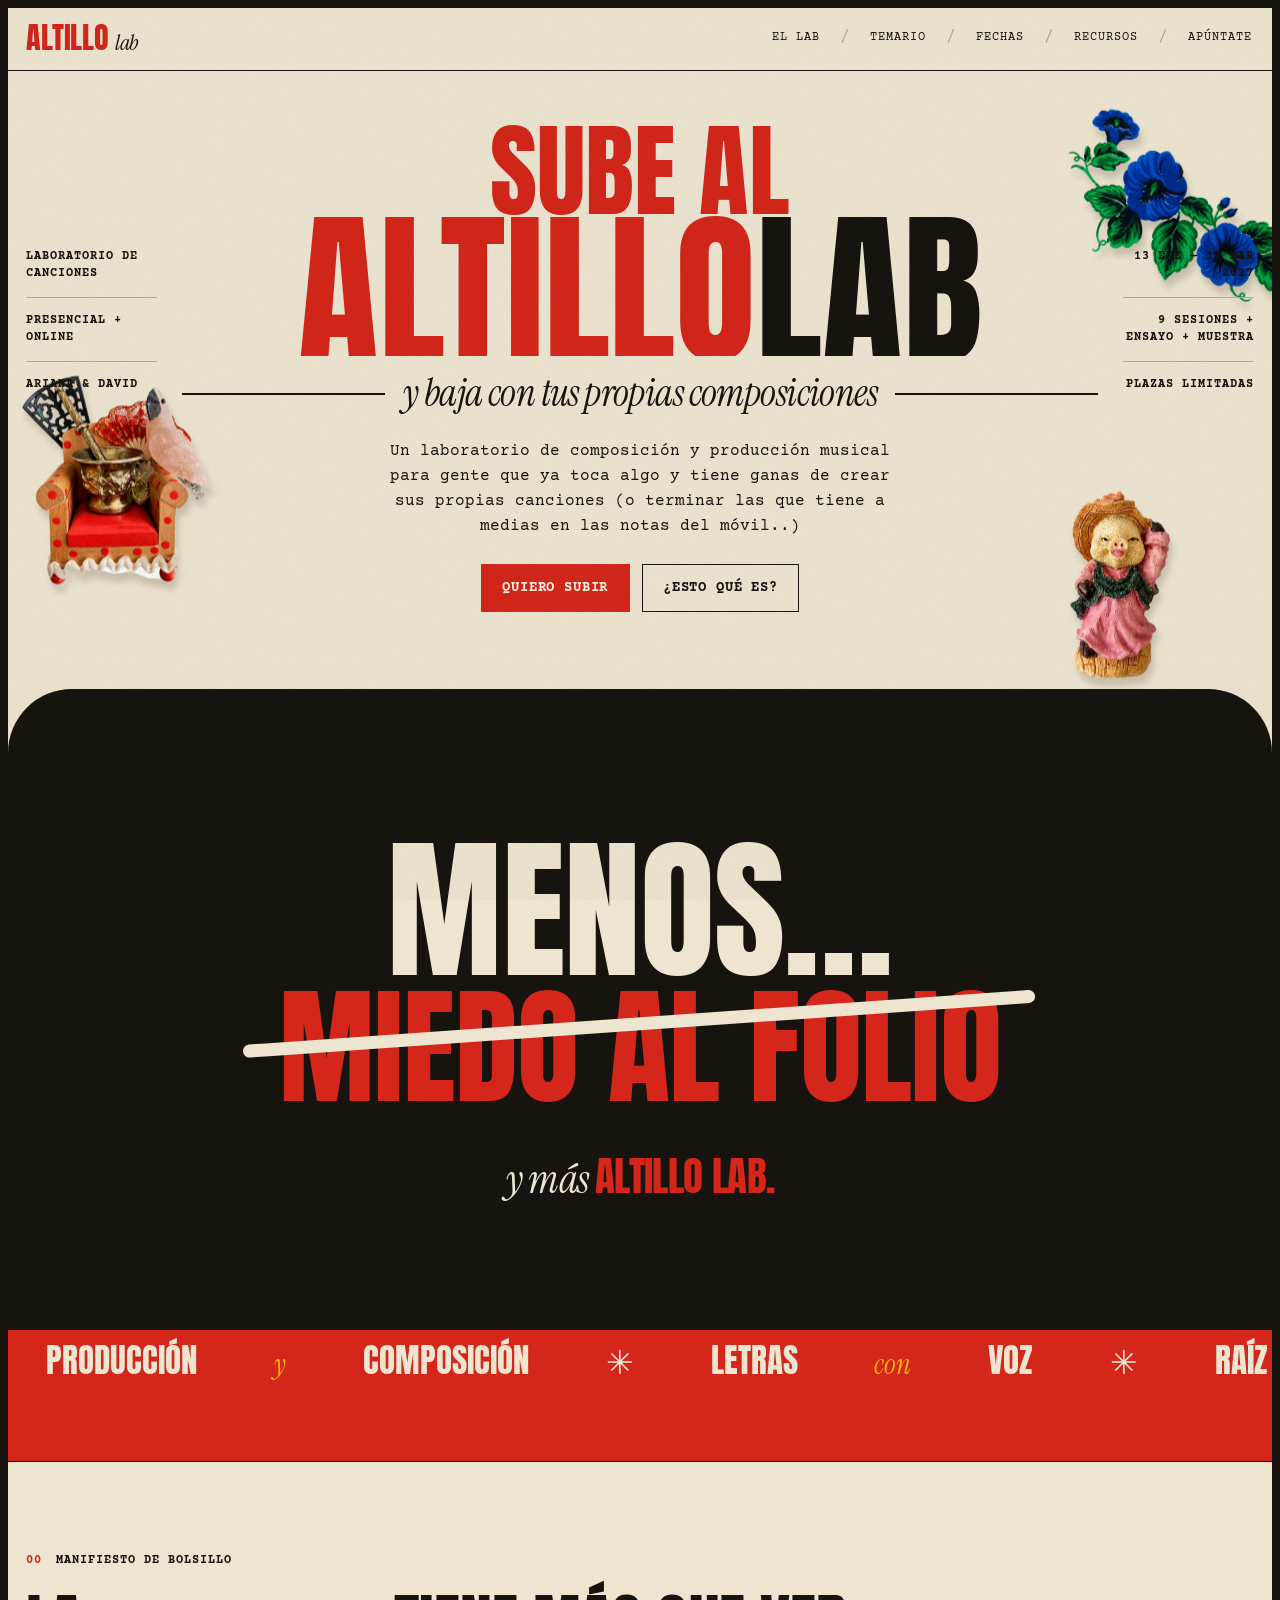
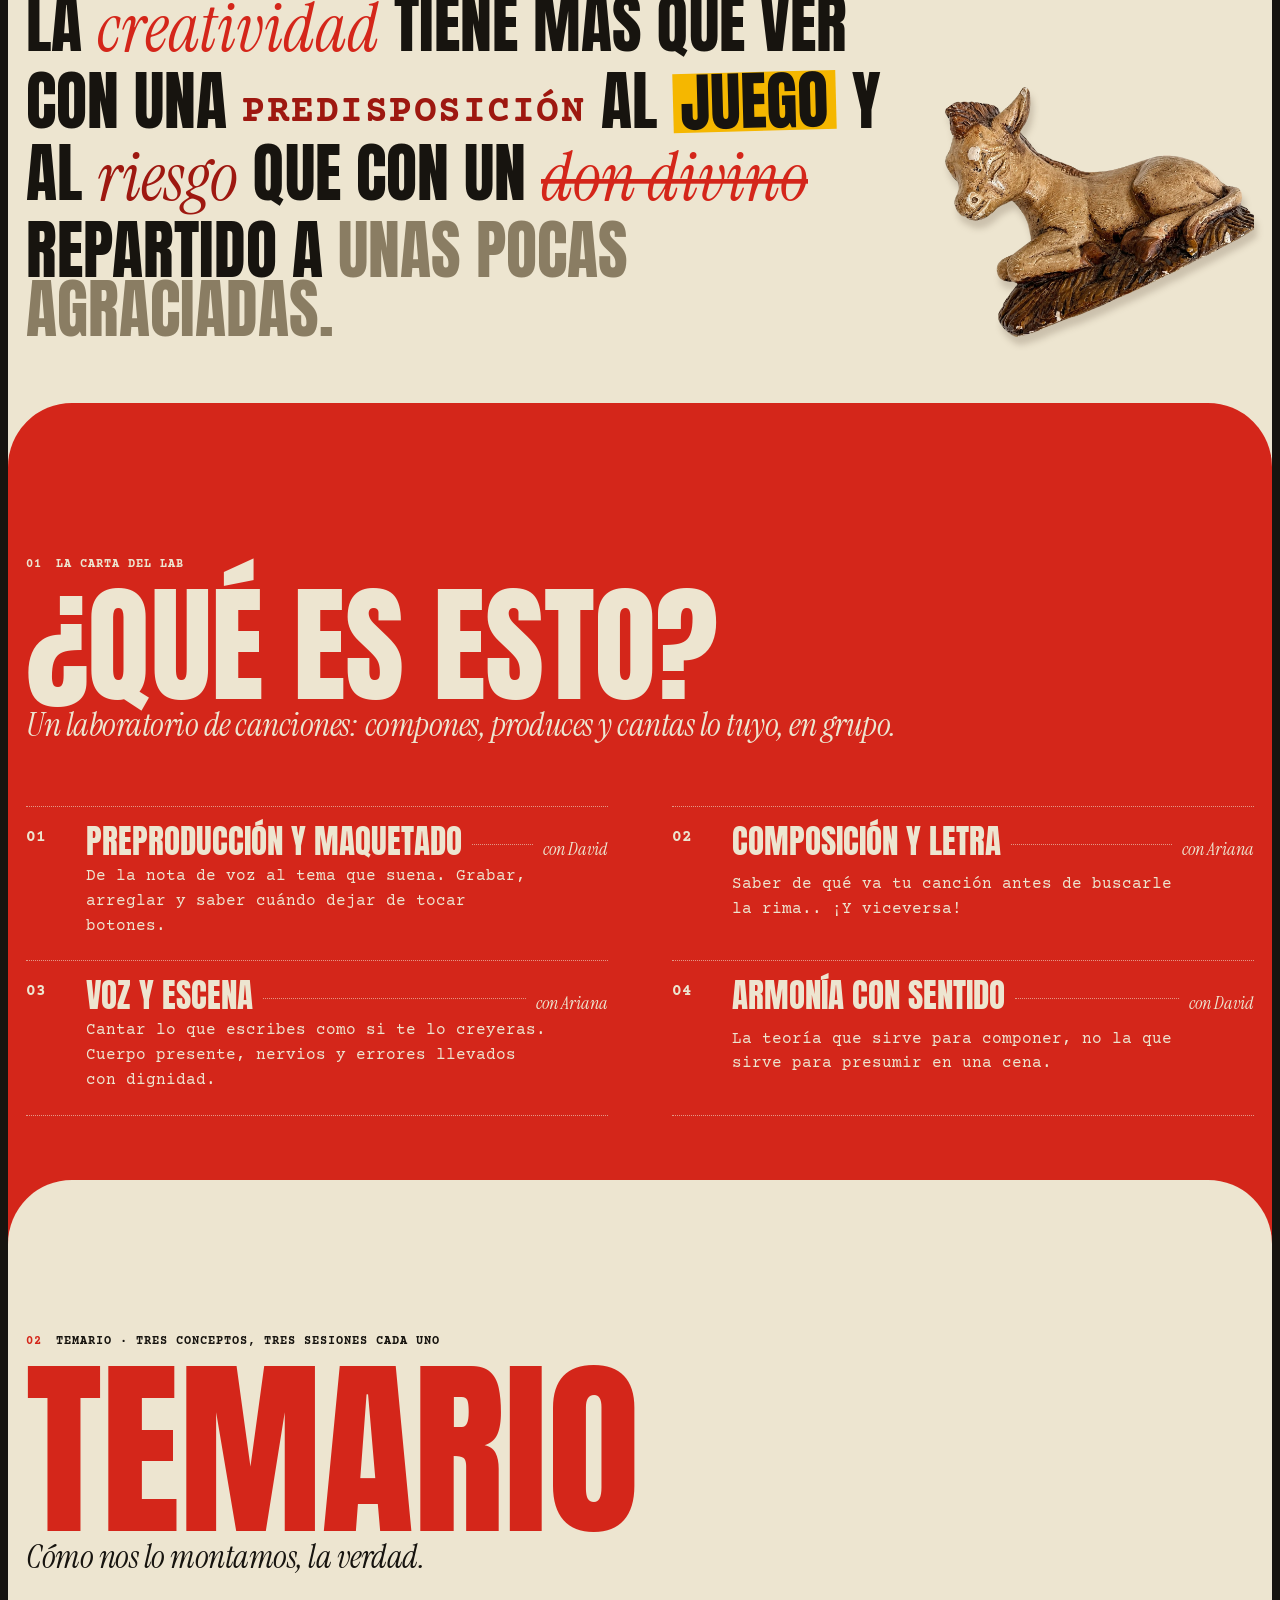
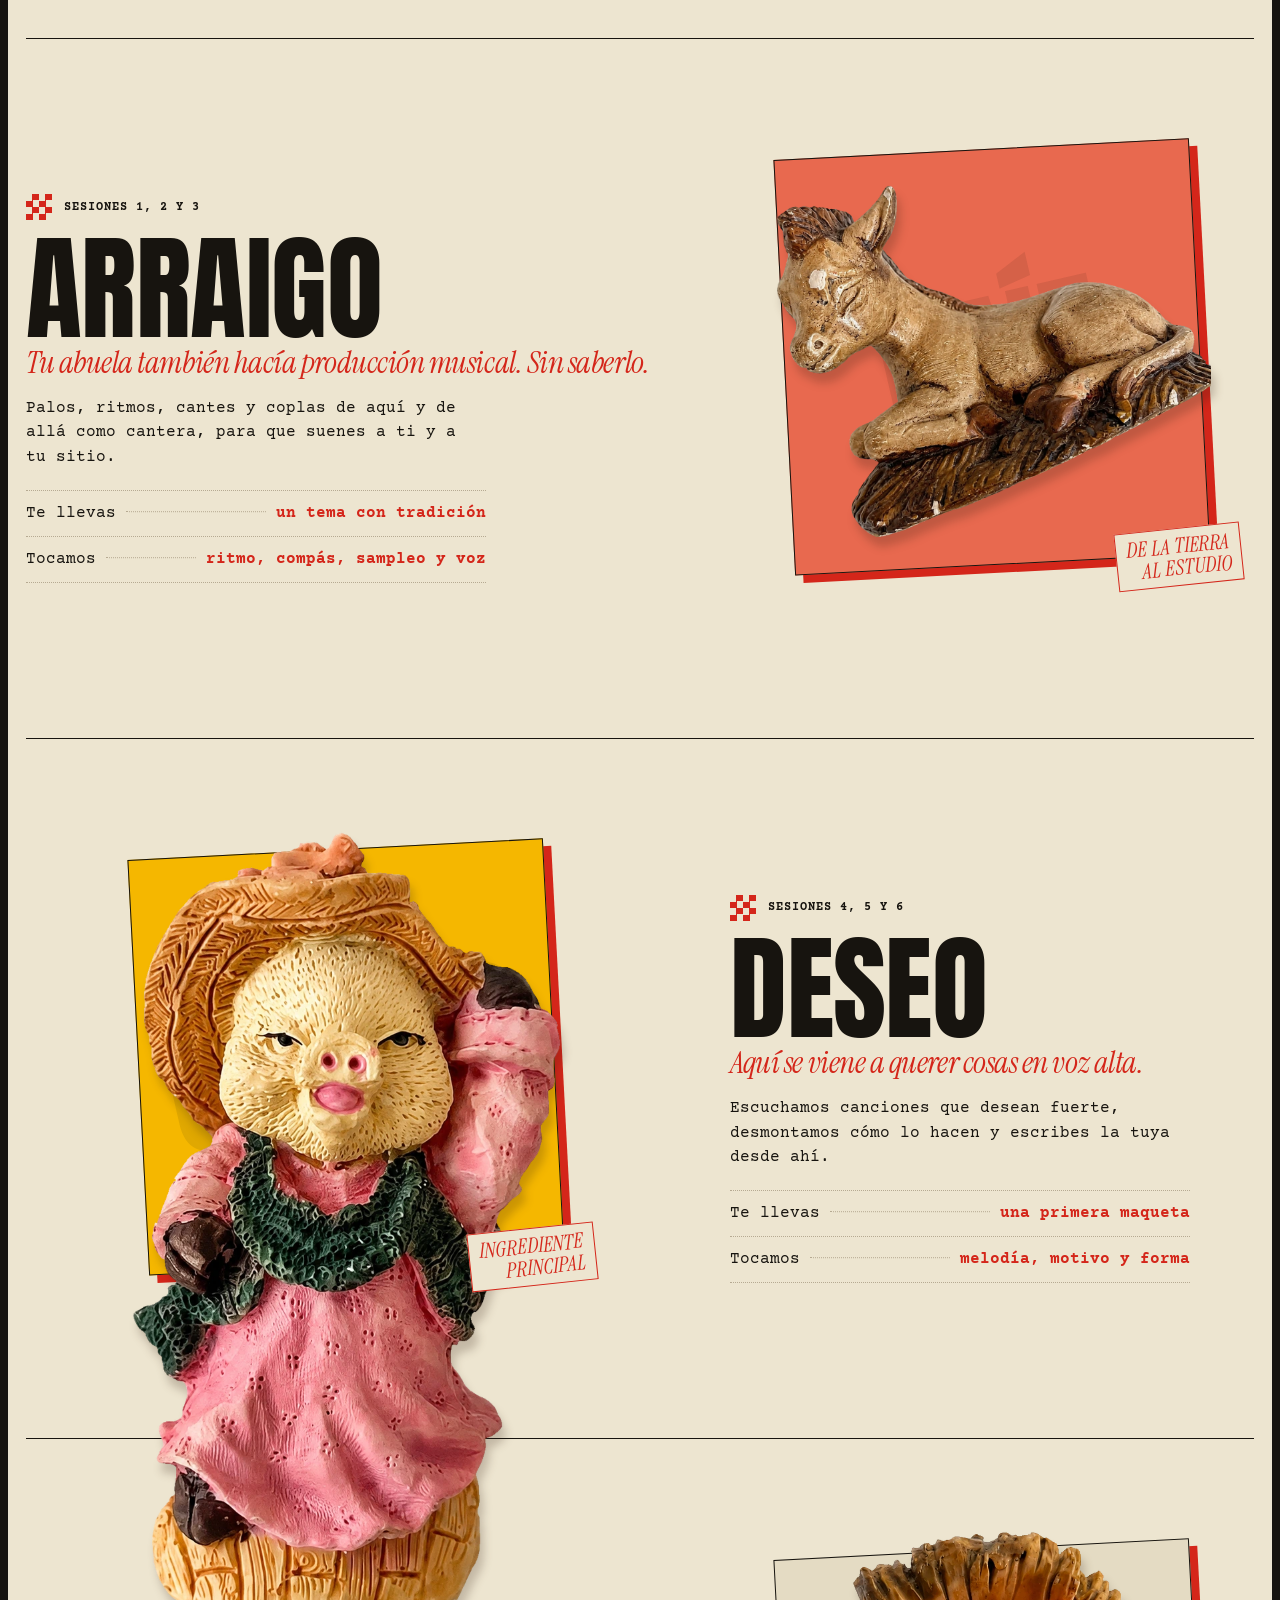
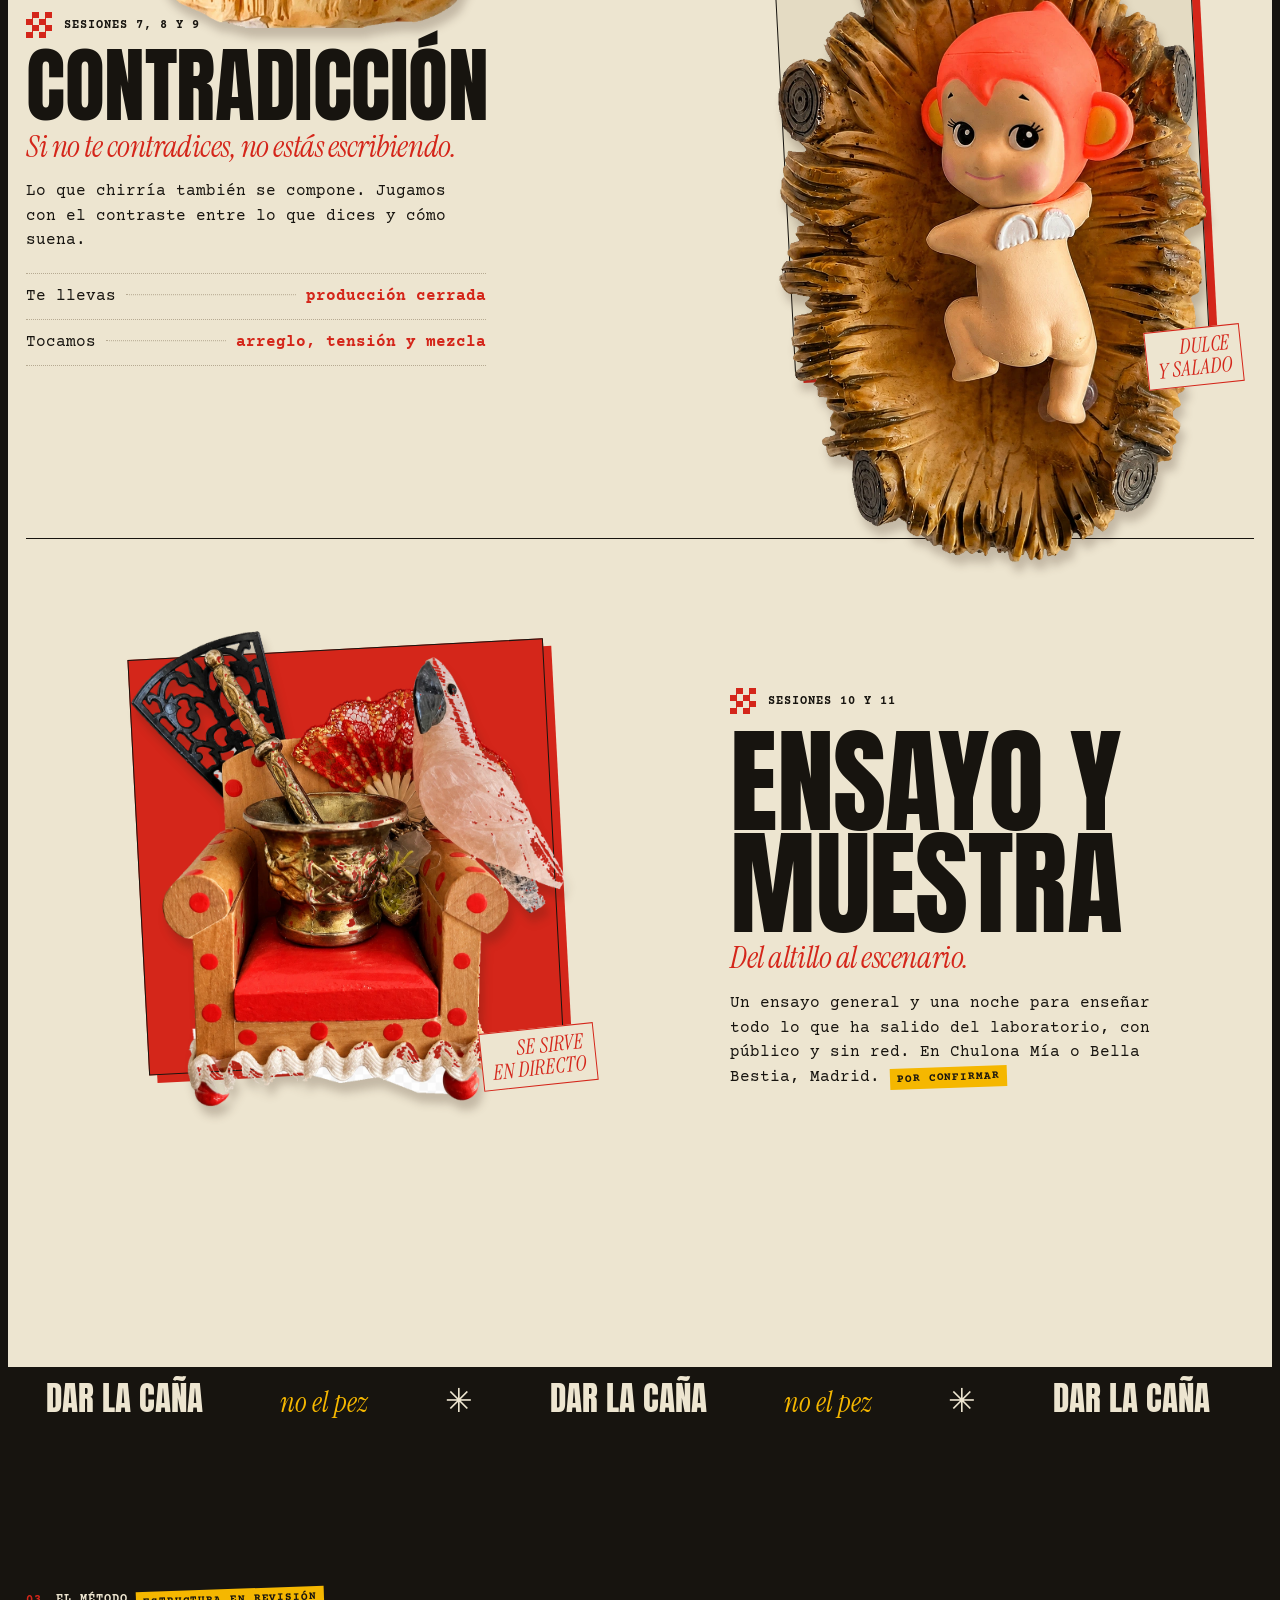
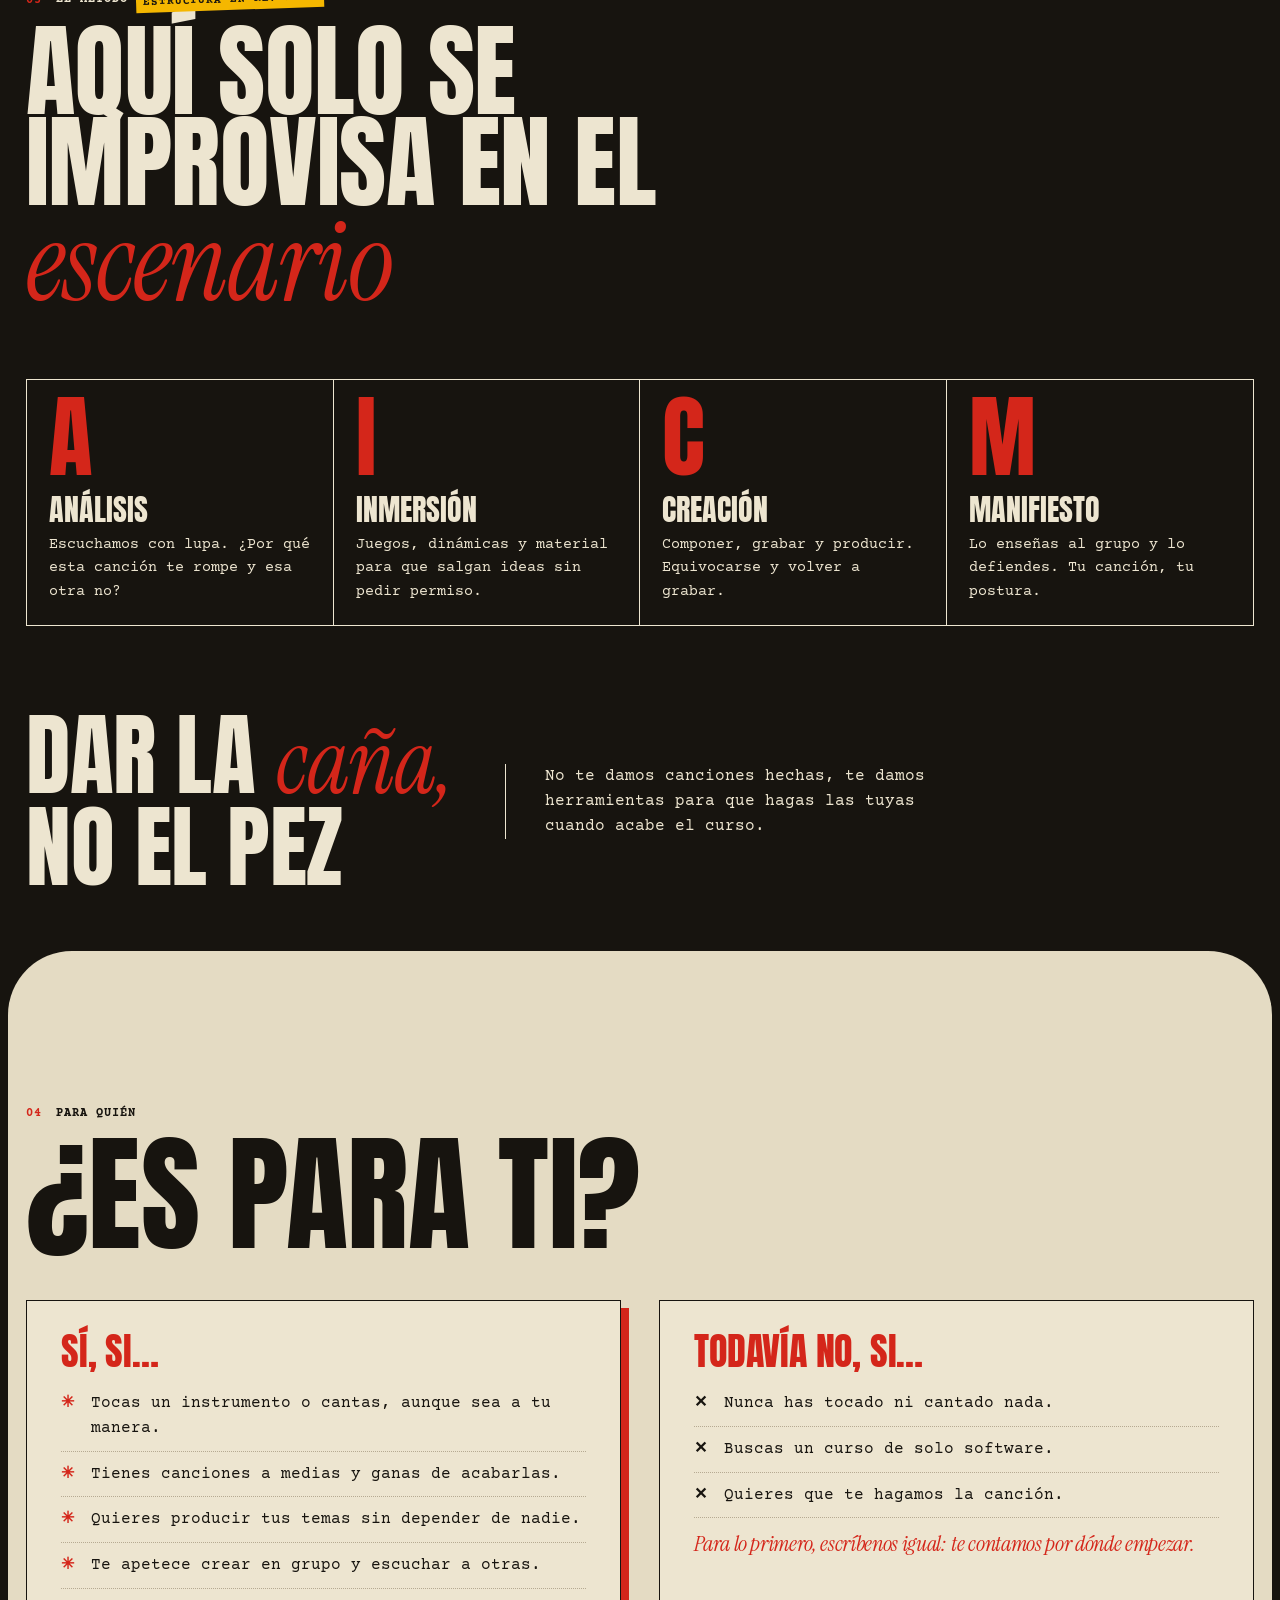
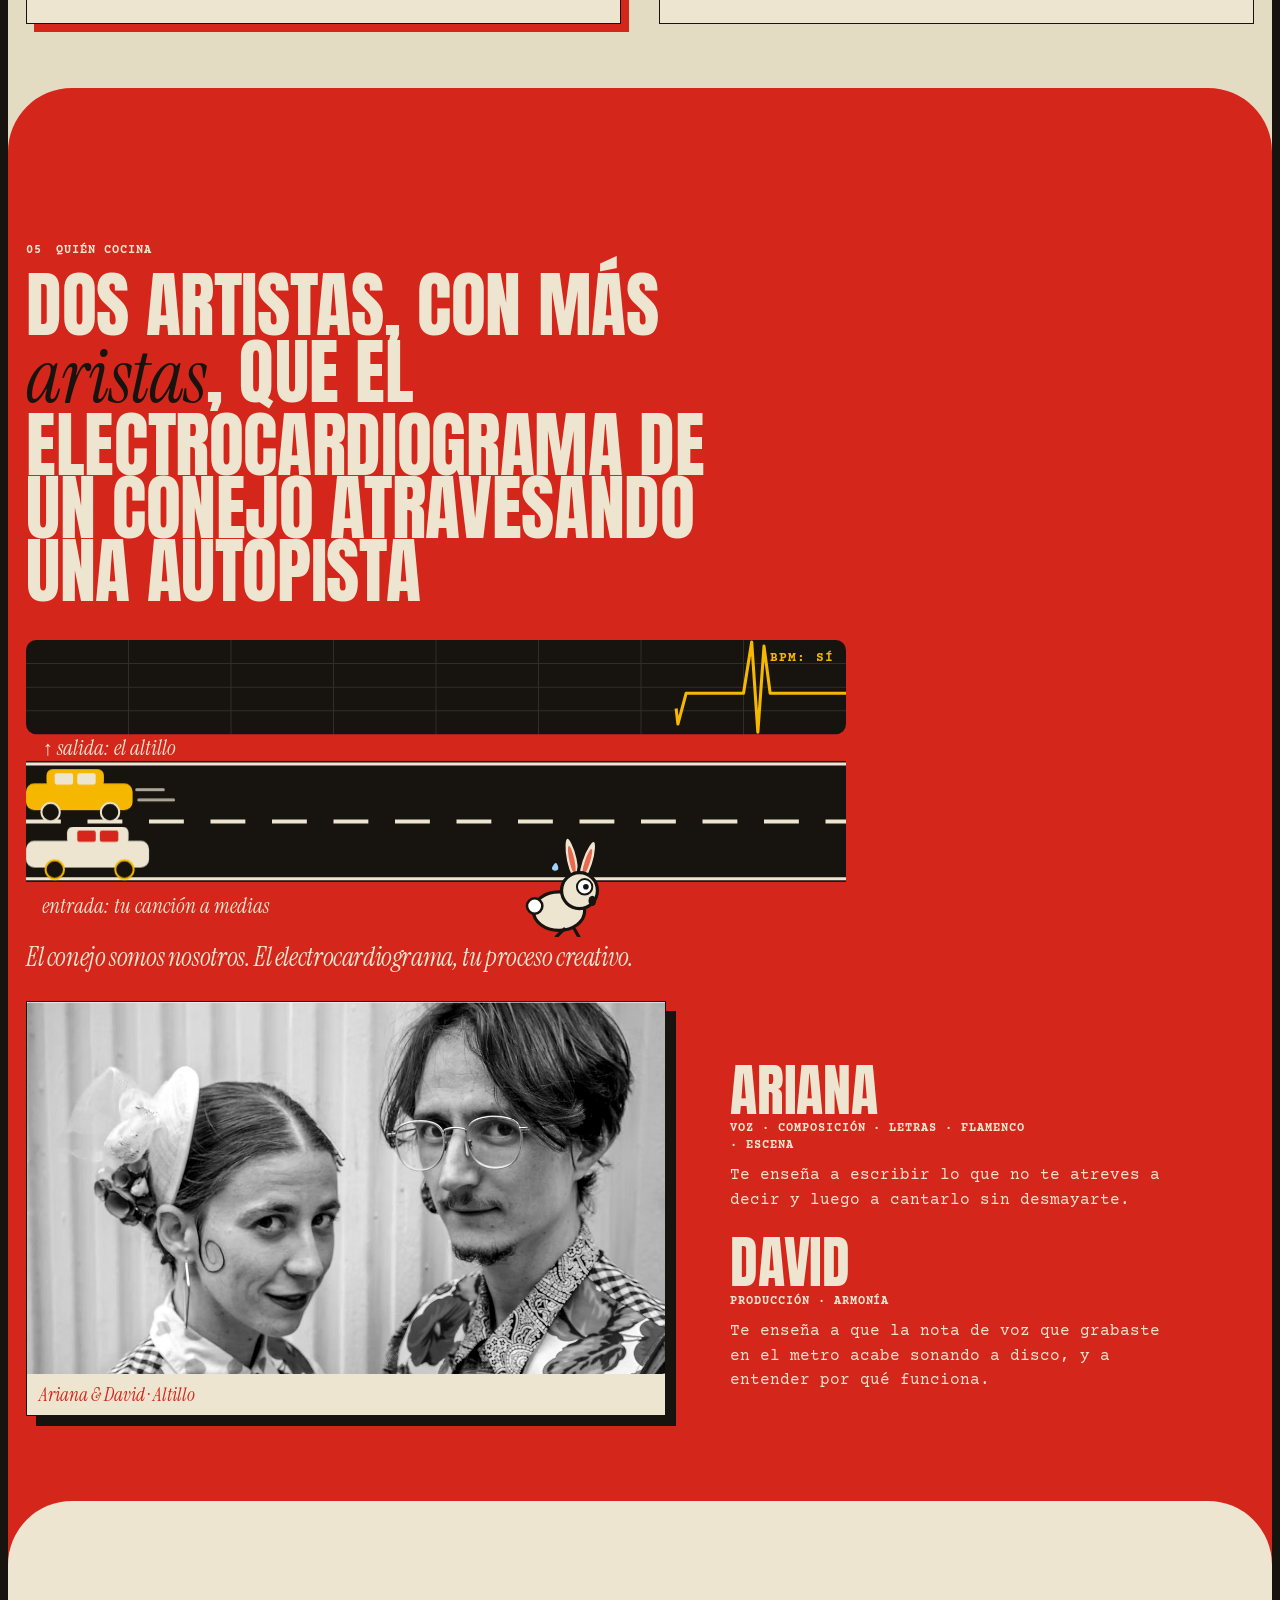
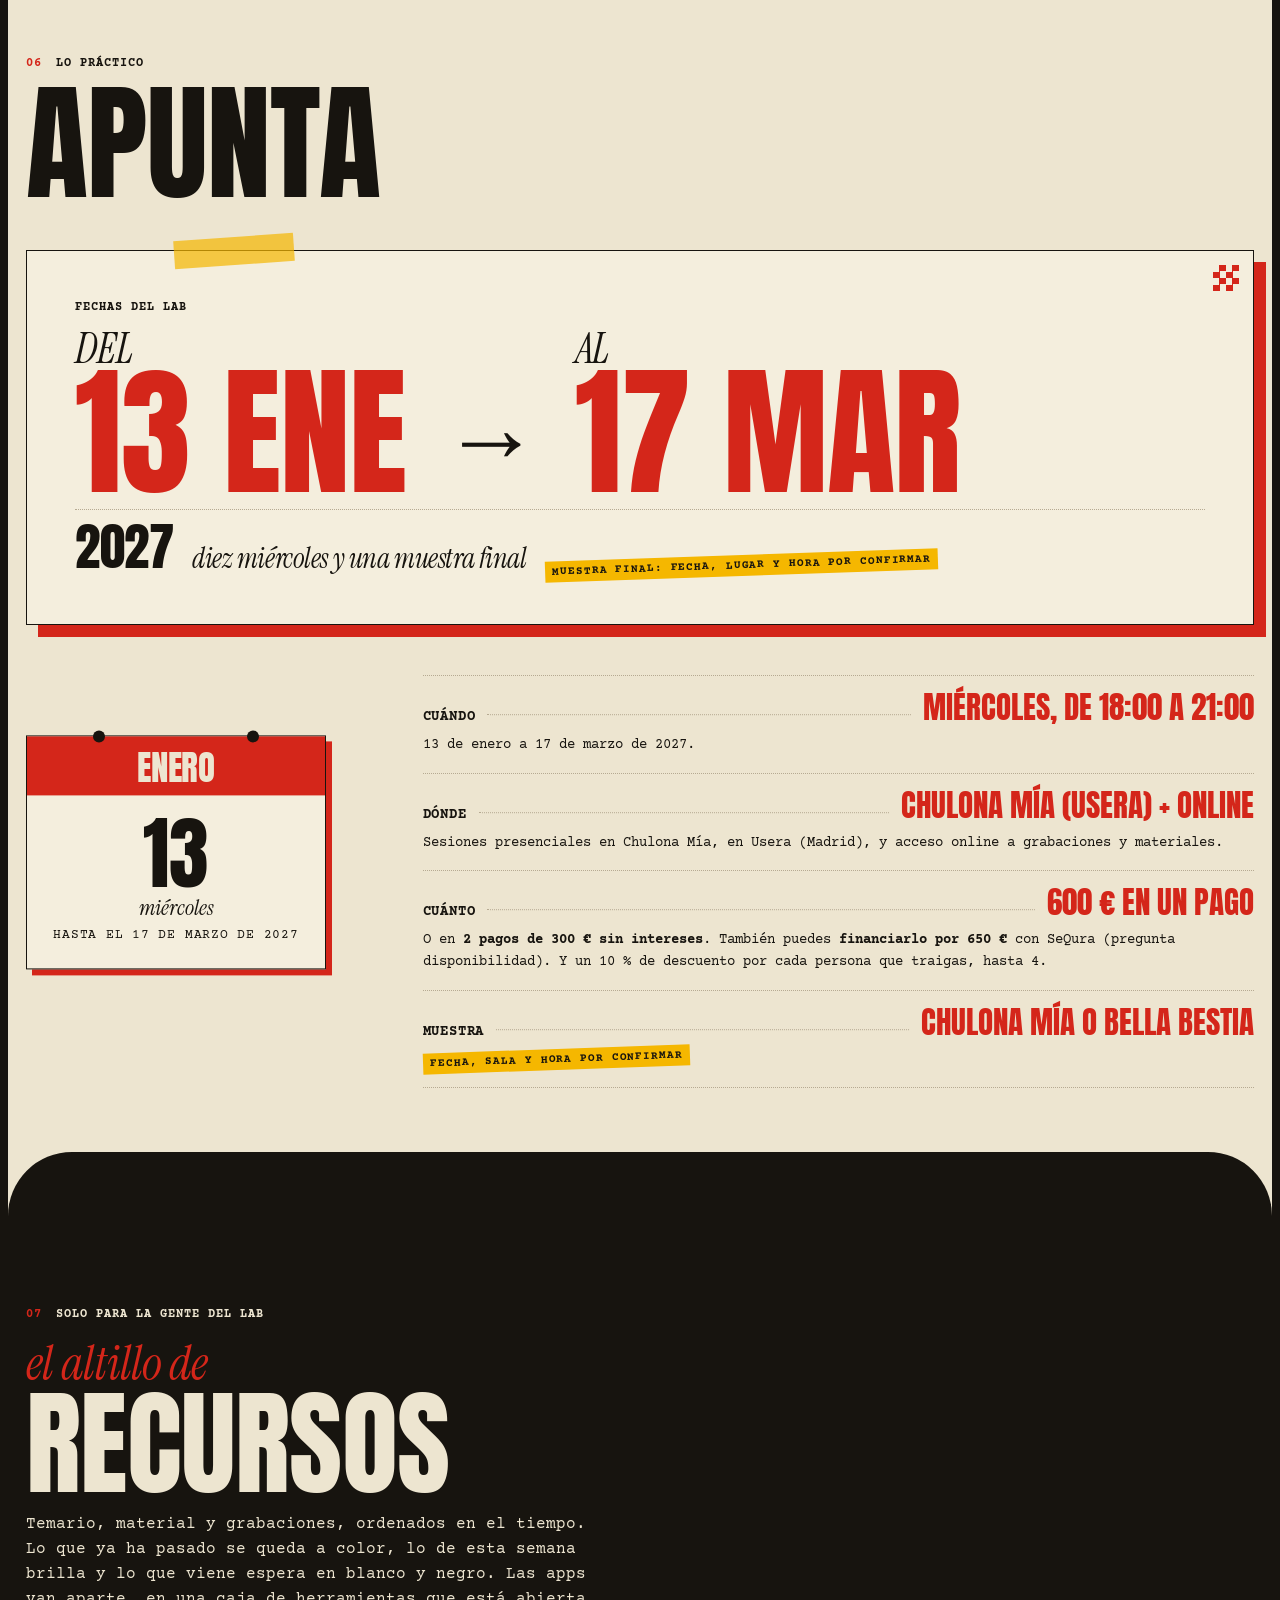
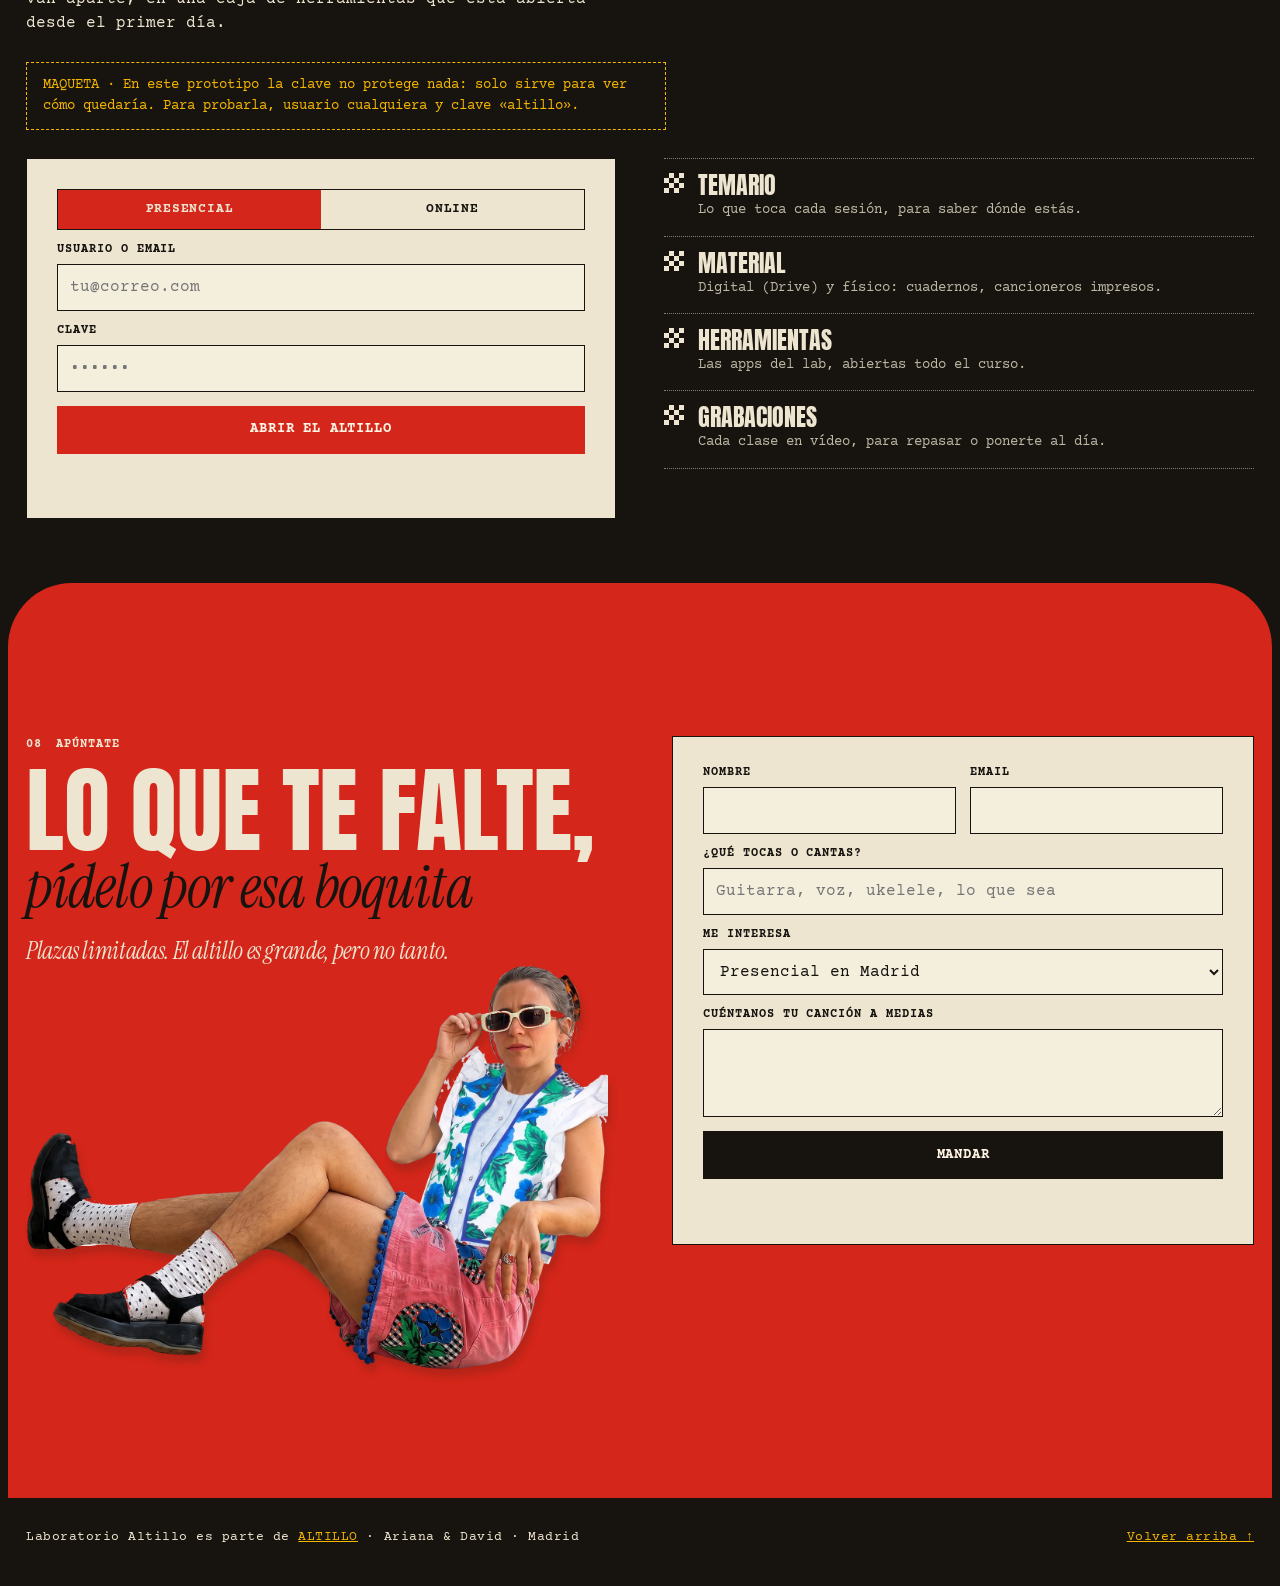
==== altillolab/index.html @ f15fc071 "AltilloLAB: sesiones en Chulona Mía miércoles de 18 a 21; solo la muestra queda por confirmar Co-Aut" ====
<!doctype html>
<html lang="es">
<head>
<meta charset="utf-8">
<meta name="viewport" content="width=device-width, initial-scale=1, viewport-fit=cover">
<title>Laboratorio Altillo</title>
<link rel="icon" href="data:image/svg+xml,%3Csvg xmlns='http://www.w3.org/2000/svg' viewBox='0 0 32 32'%3E%3Crect width='32' height='32' fill='%23ede5d0'/%3E%3Crect x='4' y='4' width='12' height='12' fill='%23d4261a'/%3E%3Crect x='16' y='16' width='12' height='12' fill='%23d4261a'/%3E%3C/svg%3E">
<meta name="claude:viewport-fit-sides" content="cover">
<meta name="description" content="Laboratorio Altillo: curso grupal de composición y producción musical en Madrid, con Ariana y David de Altillo.">
<!-- Vista previa en WhatsApp, Instagram, Telegram... -->
<meta property="og:type" content="website">
<meta property="og:site_name" content="Altillo">
<meta property="og:title" content="AltilloLAB · Laboratorio de creación musical">
<meta property="og:description" content="Sube al AltilloLAB y baja con tus propias composiciones. Miércoles 18–21 h en Chulona Mía, del 13 de enero al 17 de marzo. Con Ariana y David de Altillo.">
<meta property="og:url" content="https://altillomusica.com/altillolab/">
<meta property="og:image" content="https://altillomusica.com/altillolab/og-altillolab.jpg">
<meta property="og:image:width" content="1200">
<meta property="og:image:height" content="630">
<meta name="twitter:card" content="summary_large_image">
<link rel="preconnect" href="https://fonts.googleapis.com">
<link rel="preconnect" href="https://fonts.gstatic.com" crossorigin>
<link rel="stylesheet" href="https://fonts.googleapis.com/css2?family=Anton&family=Instrument+Serif:ital@0;1&family=Courier+Prime:ital,wght@0,400;0,700;1,400&display=swap">
<style>
/* Layout: la identidad de altillomusica.com (Anton + Instrument Serif cursiva + Courier, crema/tomate/tinta, damero, cintas)
   montada en paneles redondeados que se solapan al bajar; los trastos del altillo flotan con parallax. */
:root{
  --crema:#ede5d0; --crema-2:#e4dbc3; --papel:#f4eedd; --tomate:#d4261a; --tomate-osc:#9e1810;
  --tinta:#17140f; --linea:#b6aa92; --mostaza:#F5B700; --coral:#E8694F;
  --display:"Anton", Impact, "Arial Narrow", sans-serif;
  --serif:"Instrument Serif", Georgia, "Times New Roman", serif;
  --mono:"Courier Prime", "Courier New", Courier, monospace;
  --gl:max(18px, env(safe-area-inset-left, 0px));
  --gr:max(18px, env(safe-area-inset-right, 0px));
  --r:clamp(28px,5vw,64px);
  color-scheme:light;
}
*{box-sizing:border-box}
body{background:var(--tinta);color:var(--tinta);font:400 1rem/1.55 var(--mono);overflow-x:hidden;-webkit-font-smoothing:antialiased}
body::after{content:"";position:fixed;inset:0;pointer-events:none;z-index:999;opacity:.14;mix-blend-mode:multiply;
  background-image:url("data:image/svg+xml,%3Csvg xmlns='http://www.w3.org/2000/svg' width='220' height='220'%3E%3Cfilter id='n'%3E%3CfeTurbulence type='fractalNoise' baseFrequency='.9' numOctaves='3' stitchTiles='stitch'/%3E%3C/filter%3E%3Crect width='100%25' height='100%25' filter='url(%23n)'/%3E%3C/svg%3E")}
h1,h2,h3,p,ul{margin:0}
a{color:inherit}
img{display:block;max-width:100%;height:auto}
:focus-visible{outline:3px solid var(--tomate);outline-offset:4px}
.wrap{max-width:1360px;margin:0 auto;padding-left:var(--gl);padding-right:var(--gr)}
.display{font-family:var(--display);font-weight:400;text-transform:uppercase;line-height:.88;letter-spacing:-.005em}
.script{font-family:var(--serif);font-style:italic;font-weight:400;line-height:1.02;letter-spacing:-.015em}
.label{font:700 .78rem/1.35 var(--mono);letter-spacing:.08em;text-transform:uppercase}
.rojo{color:var(--tomate)}
.provisional{display:inline-block;font:700 .7rem/1 var(--mono);letter-spacing:.08em;text-transform:uppercase;background:var(--mostaza);color:var(--tinta);padding:5px 7px;transform:rotate(-2deg);vertical-align:middle;white-space:nowrap}
.damero{display:inline-block;width:26px;height:26px;flex:none;background:conic-gradient(var(--tomate) 25%,transparent 0 50%,var(--tomate) 0 75%,transparent 0) 0 0/13px 13px}
.damero.crema{background:conic-gradient(var(--crema) 25%,transparent 0 50%,var(--crema) 0 75%,transparent 0) 0 0/13px 13px}
.btn{display:inline-flex;align-items:center;justify-content:center;gap:.6em;min-height:48px;padding:.85em 1.5em;border:1.5px solid var(--tomate);background:var(--tomate);color:#fff4e4;font:700 .85rem/1 var(--mono);letter-spacing:.06em;text-transform:uppercase;text-decoration:none;cursor:pointer;transition:background .2s,color .2s,transform .2s}
.btn:hover{background:var(--tinta);border-color:var(--tinta);color:var(--crema);transform:rotate(-1deg)}
.btn.contorno{background:transparent;color:inherit;border-color:currentColor}
.btn.contorno:hover{background:var(--tinta);color:var(--crema);border-color:var(--tinta)}
.btn.crema{background:var(--crema);color:var(--tomate);border-color:var(--crema)}
.btn.sm{min-height:38px;padding:.6em 1em;font-size:.75rem}

/* nav, como en la web de Altillo */
.nav{position:sticky;top:env(safe-area-inset-top,0px);z-index:60;background:var(--crema);border-bottom:1.5px solid var(--tinta)}
body::before{content:"";position:fixed;inset:0 0 auto;height:env(safe-area-inset-top,0px);z-index:61;background:var(--crema)}
.nav .wrap{display:flex;align-items:center;justify-content:space-between;gap:16px;min-height:62px}
.nav-logo{font-size:1.9rem;color:var(--tomate);text-decoration:none;display:flex;align-items:baseline;gap:6px}
.nav-logo .script{font-size:1.35rem;color:var(--tinta);text-transform:none}
.nav ul{display:flex;flex-wrap:wrap;list-style:none;padding:0;gap:0 18px}
.nav li+li::before{content:"/";margin-right:18px;color:var(--linea)}
.nav ul a{font-size:.78rem;letter-spacing:.08em;text-transform:uppercase;text-decoration:none;display:inline-block;padding:10px 2px;border-bottom:2px solid transparent}
.nav ul a:hover{color:var(--tomate);border-bottom-color:var(--tomate)}

/* paneles redondeados que se solapan */
.panel{position:relative;border-radius:var(--r) var(--r) 0 0;margin-top:calc(var(--r) * -1);overflow:hidden;isolation:isolate}
.panel > .wrap{padding-block:calc(var(--r) + clamp(48px,7vw,104px)) clamp(80px,10vw,150px)}
.pc{background:var(--crema)} .pc2{background:var(--crema-2)} .pp{background:var(--papel)}
.pt{background:var(--tinta);color:var(--crema)} .pr{background:var(--tomate);color:var(--crema)}
.cab{display:flex;align-items:baseline;gap:14px;margin-bottom:1rem}
.cab .num{color:var(--tomate)}
.pr .cab .num{color:var(--crema)}
.pt .cab .num{color:var(--tomate)}

/* hero */
.hero{background:var(--crema);border-radius:0;margin-top:0;overflow:hidden}
.hero > .wrap{padding-block:clamp(26px,4vw,52px) calc(var(--r) + clamp(40px,6vw,80px))}
.hero .grid{display:grid;grid-template-columns:minmax(110px,1fr) minmax(0,7fr) minmax(110px,1fr);gap:clamp(12px,2vw,32px);align-items:end}
.lado{font:700 .78rem/1.4 var(--mono);letter-spacing:.08em;text-transform:uppercase;display:flex;flex-direction:column;gap:14px;padding-bottom:20px;position:relative;z-index:2}
.lado.der{text-align:right;align-items:flex-end}
.lado hr{width:100%;border:0;border-top:1px solid var(--linea);margin:0}
.hero h1{color:var(--tomate);text-align:center;position:relative;z-index:2}
.hero h1 .l1{display:block;font-size:clamp(2.6rem,8vw,7.6rem)}
.hero h1 .l2{display:block;font-size:clamp(3.4rem,13vw,13rem);line-height:.8;white-space:nowrap}
.hero h1 .lab{color:var(--tinta)}
.hero h1 .m{display:inline-block;overflow:hidden;vertical-align:bottom;padding-top:.04em}
.hero h1 .m > span{display:inline-block;animation:sube .9s cubic-bezier(.2,.8,.2,1) both}
.hero h1 .l2 .m > span{animation-delay:.18s}
@keyframes sube{from{transform:translateY(105%) rotate(4deg)}}
.lema{display:flex;align-items:center;gap:18px;margin-top:clamp(10px,1.4vw,22px);font-size:clamp(1.4rem,3vw,2.8rem);white-space:nowrap;position:relative;z-index:2}
.lema::before,.lema::after{content:"";flex:1;height:1.5px;background:var(--tinta);transform-origin:center;animation:raya 1s .5s ease-out both}
@keyframes raya{from{transform:scaleX(0)}}
.hero .bajada{max-width:52ch;margin:26px auto 0;text-align:center;position:relative;z-index:2}
.hero .acciones{display:flex;flex-wrap:wrap;justify-content:center;gap:12px;margin-top:26px;position:relative;z-index:2}
.trasto{position:absolute;z-index:1;pointer-events:none;will-change:transform}
.trasto img{filter:drop-shadow(3px 8px 3px rgba(50,29,13,.18));animation:flota 6s ease-in-out infinite}
.trasto.b img{animation-duration:7.5s;animation-delay:-2s}
.trasto.c img{animation-duration:5.2s;animation-delay:-1s}
@keyframes flota{0%,100%{transform:translateY(0) rotate(var(--g,0deg))}50%{transform:translateY(-14px) rotate(calc(var(--g,0deg) + 3deg))}}
.h-sillon{width:clamp(110px,15vw,230px);left:1%;top:44%;--g:-8deg}
.h-flores{width:clamp(130px,18vw,280px);right:-2%;top:6%;--g:12deg}
.h-cerdita{width:clamp(70px,8vw,130px);right:8%;bottom:calc(var(--r) + 10px);--g:6deg}

/* te sobra */
.sobra{text-align:center}
.sobra .t1{font-size:clamp(4rem,12vw,11rem)}
.sobra .palabra{display:block;font-size:clamp(3.4rem,10vw,9rem);color:var(--tomate);min-height:1.05em;margin-top:.1em}
.sobra .palabra span{display:inline-block;position:relative}
.sobra .palabra span.cambia{animation:gira .5s ease-out}
.sobra .palabra span::after{content:"";position:absolute;left:-5%;right:-5%;top:48%;height:.1em;background:var(--crema);border-radius:.05em;transform:rotate(-4deg);transform-origin:left center}
.sobra .palabra span.cambia::after{animation:tachar .45s cubic-bezier(.6,0,.3,1) .45s backwards}
@keyframes tachar{from{transform:rotate(-4deg) scaleX(0)}to{transform:rotate(-4deg) scaleX(1)}}
@keyframes gira{from{transform:rotateX(80deg) translateY(.25em)}}
.sobra .falta{margin-top:30px;font-size:clamp(1.6rem,3.2vw,2.8rem)}
.sobra .falta b{font-family:var(--display);font-weight:400;font-style:normal;text-transform:uppercase;color:var(--tomate)}

/* cinta */
.cinta{background:var(--tomate);color:var(--crema);border-block:1.5px solid var(--tinta);overflow:hidden;padding:14px 0 calc(14px + var(--r));font:400 clamp(1.4rem,2.6vw,2.2rem)/1 var(--display);text-transform:uppercase;position:relative;z-index:5}
.cinta.inv{background:var(--tinta)}
.cinta .pista{display:flex;width:max-content;animation:cinta 30s linear infinite}
.cinta.inv .pista{animation-name:cinta-inv}
.cinta span{padding:0 clamp(18px,3vw,40px);white-space:nowrap}
.cinta i{font:italic 400 .85em var(--serif);text-transform:none;color:var(--mostaza)}
@keyframes cinta{to{transform:translateX(-50%)}}
@keyframes cinta-inv{from{transform:translateX(-50%)}to{transform:translateX(0)}}

/* manifiesto */
.manif .l{font:400 clamp(1.9rem,5vw,4.4rem)/.92 var(--display);text-transform:uppercase;color:var(--tinta);opacity:.16;transition:opacity .5s, color .5s;max-width:30ch}
.manif .l.on{opacity:1}
.manif .l em{font:italic 400 1.05em var(--serif);text-transform:none;color:var(--tomate)}
.manif .l .mono{font:700 .6em/1 var(--mono);letter-spacing:.04em;color:var(--tomate-osc);vertical-align:.18em}
.manif .l mark{background:var(--mostaza);color:var(--tinta);padding:0 .12em;margin:0 .02em;transform:rotate(-1.5deg);display:inline-block}
.manif .l em.rojo2{color:var(--tomate-osc)}
.manif .l del{text-decoration:none;font:italic 400 1.05em var(--serif);text-transform:none;color:var(--tomate);background:linear-gradient(var(--tomate),var(--tomate)) 0 55%/100% .07em no-repeat}
.manif .l .tenue{color:#8a7d63}
.manif .lines{display:grid;gap:8px}
.manif .grid{display:grid;grid-template-columns:minmax(0,1fr) minmax(160px,.35fr);gap:30px;align-items:end}
.manif .nota{font-size:1.6rem;line-height:1.1;color:var(--tomate);transform:rotate(-3deg)}
.manif .trasto{position:relative}

/* la carta del lab */
.quees h2{font-size:clamp(3.6rem,10vw,9rem)}
.quees .sub{font-size:clamp(1.5rem,2.6vw,2.4rem);margin-top:.4rem;color:var(--crema)}
.carta{display:grid;grid-template-columns:repeat(2,minmax(0,1fr));gap:0 clamp(24px,5vw,80px);margin-top:clamp(32px,5vw,64px);list-style:none;padding:0}
.carta li{display:grid;grid-template-columns:3em 1fr;gap:4px 12px;padding:18px 0;border-bottom:1px dotted rgba(237,229,208,.6);min-width:0}
.carta li:nth-child(-n+2){border-top:1px dotted rgba(237,229,208,.6)}
.carta .n{font-weight:700;grid-row:span 3}
.carta .plato{display:flex;align-items:baseline;gap:10px;font:400 clamp(1.6rem,2.6vw,2.3rem)/1 var(--display);text-transform:uppercase}
.carta .plato .puntos{flex:1;border-bottom:1.5px dotted rgba(237,229,208,.6);transform:translateY(-.3em);min-width:20px}
.carta .plato small{font:italic 400 1.1rem var(--serif);text-transform:none;white-space:nowrap}
.carta p{max-width:46ch}

/* temario */
.temario h2{font-size:clamp(4.4rem,15vw,14rem);color:var(--tomate)}
.temario .lema-t{font-size:clamp(1.4rem,2.6vw,2.4rem);margin-top:.3rem}
.concepto{display:grid;grid-template-columns:minmax(0,1.1fr) minmax(0,.9fr);gap:clamp(24px,5vw,80px);align-items:center;padding-block:clamp(48px,7vw,96px);border-top:1.5px solid var(--tinta)}
.concepto:first-of-type{margin-top:clamp(36px,5vw,64px)}
.concepto.inv .txt{order:2}
.concepto .txt{min-width:0;overflow-wrap:anywhere}
.concepto .eti{display:flex;align-items:center;gap:12px}
.concepto h3{font-size:clamp(3.6rem,9vw,8rem);margin-top:.15em}
.concepto .gancho{font-size:clamp(1.5rem,2.4vw,2.2rem);color:var(--tomate);margin-top:.3em}
.concepto p.t{margin-top:16px;max-width:44ch}
.concepto ul{list-style:none;padding:0;margin-top:20px;max-width:46ch}
.concepto li{display:flex;gap:10px;align-items:baseline;padding:10px 0;border-bottom:1px dotted var(--linea)}
.concepto li:first-child{border-top:1px dotted var(--linea)}
.concepto li b{flex:none;color:var(--tomate)}
.concepto li .puntos{flex:1;border-bottom:1.5px dotted var(--linea);transform:translateY(-.3em)}
.escena{position:relative;aspect-ratio:1/1;max-width:520px;width:100%;justify-self:center}
.escena .fondo{position:absolute;inset:10%;border:1.5px solid var(--tinta);box-shadow:8px 8px 0 var(--tomate);transform:rotate(-3deg);display:grid;place-items:center;overflow:hidden}
.escena .fondo span{font:400 clamp(4.6rem,11vw,10rem)/.8 var(--display);text-transform:uppercase;color:rgba(23,20,15,.09);transform:rotate(-10deg)}
.escena .pieza{position:absolute;inset:6% 8% 4%;display:grid;place-items:center}
.escena .pieza img{max-height:100%;width:auto;filter:drop-shadow(4px 10px 4px rgba(50,29,13,.22));animation:flota 6.5s ease-in-out infinite}
.escena .sello{position:absolute;right:2%;bottom:6%;font:italic 400 1.3rem/1.05 var(--serif);color:var(--tomate);text-transform:uppercase;text-align:right;transform:rotate(-6deg);background:var(--crema);padding:6px 10px;border:1.5px solid var(--tomate)}
.f-deseo{background:var(--mostaza)} .f-arraigo{background:var(--coral)} .f-contra{background:var(--crema-2)} .f-muestra{background:var(--tomate)}
.f-muestra span{color:rgba(237,229,208,.18)!important}

/* método */
.metodo h2{font-size:clamp(3rem,8vw,7.4rem);max-width:13ch}
.metodo h2 .script{text-transform:none;color:var(--tomate);font-size:1.08em}
.fases{display:grid;grid-template-columns:repeat(4,minmax(0,1fr));gap:0;margin-top:clamp(32px,5vw,60px);border:1.5px solid var(--crema)}
.fase{padding:22px;border-right:1.5px solid var(--crema);min-width:0;transition:background .3s,color .3s}
.fase:last-child{border-right:0}
.fase:hover{background:var(--crema);color:var(--tinta)}
.fase .n{font:400 clamp(4rem,7vw,6rem)/.8 var(--display);color:var(--tomate)}
.fase h3{font:400 1.9rem/1 var(--display);text-transform:uppercase;margin-top:10px}
.fase p{margin-top:8px;font-size:.95rem}
.cana{display:grid;grid-template-columns:auto minmax(0,1fr);gap:clamp(20px,4vw,60px);align-items:center;margin-top:clamp(48px,7vw,90px)}
.cana blockquote{margin:0;font-size:clamp(3rem,7vw,6.6rem)}
.cana blockquote .script{text-transform:none;color:var(--tomate)}
.cana p{max-width:46ch;border-left:1.5px solid var(--crema);padding-left:clamp(18px,3vw,40px)}

/* para quién */
.quien h2{font-size:clamp(3.6rem,10vw,9rem)}
.duo{display:grid;grid-template-columns:1fr 1fr;gap:clamp(18px,3vw,40px);margin-top:clamp(28px,4vw,50px)}
.lista{border:1.5px solid var(--tinta);padding:clamp(20px,3vw,34px);background:var(--crema);min-width:0}
.lista.si{box-shadow:8px 8px 0 var(--tomate);transform:rotate(-1deg)}
.lista.no{transform:rotate(1deg)}
.lista h3{font-size:clamp(2rem,3vw,2.8rem);color:var(--tomate);margin-bottom:12px}
.lista ul{list-style:none;padding:0}
.lista li{padding:10px 0 10px 30px;position:relative;border-bottom:1px dotted var(--linea)}
.lista li::before{position:absolute;left:0;font-weight:700;color:var(--tomate)}
.lista.si li::before{content:"✳"}
.lista.no li::before{content:"✕";color:var(--tinta)}
.lista .nota{display:block;font-size:1.4rem;color:var(--tomate);margin-top:14px;line-height:1.1}

/* crew */
.crew h2{font-size:clamp(2.4rem,5.6vw,5.4rem);max-width:20ch}
.chiste{margin:clamp(20px,3vw,36px) 0 0;max-width:820px}
.chiste svg{display:block;width:100%;height:auto;overflow:hidden}
.chiste figcaption{font-size:clamp(1.2rem,2vw,1.6rem);margin-top:8px;color:var(--crema)}
.monitor rect{fill:var(--tinta)}
.monitor .rejilla{stroke:rgba(237,229,208,.12);stroke-width:1;fill:none}
.monitor .linea{fill:none;stroke:var(--mostaza);stroke-width:3;stroke-linejoin:round;stroke-dasharray:1600;stroke-dashoffset:1600;animation:latir 4s linear infinite}
.monitor .bpm{font:700 13px var(--mono);fill:var(--mostaza);letter-spacing:.08em}
@keyframes latir{0%{stroke-dashoffset:1600}80%,100%{stroke-dashoffset:0}}
.carretera rect{fill:var(--tinta)}
.carretera .borde{stroke:var(--crema);stroke-width:3}
.carretera .carril{stroke:var(--crema);stroke-width:4;stroke-dasharray:34 26;animation:carril 1s linear infinite}
@keyframes carril{to{stroke-dashoffset:-60}}
.coche{will-change:transform}
.c1{animation:izq 2.3s linear infinite}
.c2{animation:der 3.1s linear infinite .6s}
@keyframes izq{from{transform:translateX(860px)}to{transform:translateX(-200px)}}
@keyframes der{from{transform:translateX(-200px)}to{transform:translateX(900px)}}
.conejo{transform:translate(520px,272px) scale(1.25)}
.conejo .cuerpo{animation:saltos 4s cubic-bezier(.3,.7,.4,1) infinite}
@keyframes saltos{
  0%{transform:translateY(0)} 9%{transform:translateY(-36px) rotate(-8deg)} 16%{transform:translateY(-48px)}
  25%{transform:translateY(-84px) rotate(-8deg)} 32%{transform:translateY(-92px)}
  41%{transform:translateY(-128px) rotate(-8deg)} 48%{transform:translateY(-130px)}
  80%{transform:translateY(-130px);opacity:1} 86%{transform:translateY(-130px) translateX(60px);opacity:0}
  87%{transform:translateY(0);opacity:0} 100%{transform:translateY(0);opacity:1}}
.conejo .gota{animation:gota .5s ease-in infinite}
@keyframes gota{from{transform:translate(0,0);opacity:1}to{transform:translate(-8px,10px);opacity:0}}
.chiste .rotulo{font:italic 400 20px var(--serif);fill:var(--crema)}
.crew h2 .script{text-transform:none;color:var(--tinta);font-size:1.05em}
.crew .grid{display:grid;grid-template-columns:minmax(0,1.1fr) minmax(0,.9fr);gap:clamp(24px,5vw,70px);align-items:center;margin-top:clamp(28px,4vw,56px)}
.foto-duo{border:1.5px solid var(--tinta);box-shadow:10px 10px 0 var(--tinta);transform:rotate(-2deg);background:var(--crema)}
.foto-duo img{width:100%;filter:grayscale(1) contrast(1.1)}
.foto-duo:hover img{filter:none}
.foto-duo figcaption{font:italic 400 1.2rem var(--serif);color:var(--tomate);padding:8px 12px}
.personas{display:grid;gap:26px}
.persona h3{font-size:clamp(2.6rem,4.4vw,3.8rem)}
.persona .rol{font:700 .75rem/1.4 var(--mono);letter-spacing:.08em;text-transform:uppercase;margin-top:6px}
.persona p{margin-top:8px;max-width:44ch}
.persona .frase{font-size:1.4rem;line-height:1.1;margin-top:8px;color:var(--tinta)}

/* práctico */
.practico h2{font-size:clamp(3.6rem,10vw,9rem)}
.cajon{position:relative;margin-top:clamp(28px,4vw,50px);background:var(--papel);border:1.5px solid var(--tinta);box-shadow:12px 12px 0 var(--tomate);padding:clamp(22px,4vw,48px);transform:rotate(-1deg)}
.cajon::before{content:"";position:absolute;top:-14px;left:12%;width:120px;height:28px;background:rgba(245,183,0,.7);transform:rotate(-4deg)}
.cajon .esq{position:absolute;top:14px;right:14px}
.cajon .rango{display:flex;flex-wrap:wrap;align-items:flex-end;gap:.05em .25em;font-size:clamp(3.4rem,11vw,10.5rem);color:var(--tomate);line-height:.85;margin-top:12px}
.cajon .d small{display:block;font-size:.3em;color:var(--tinta);line-height:1;margin-bottom:.08em}
.cajon .flecha{color:var(--tinta);font-family:var(--serif);font-size:.7em;line-height:1.1}
.pie-c{display:flex;flex-wrap:wrap;align-items:baseline;gap:8px 18px;margin-top:16px;padding-top:14px;border-top:1px dotted var(--linea)}
.pie-c .anyo{font-size:clamp(2rem,4vw,3.4rem)}
.pie-c .script{font-size:clamp(1.3rem,2.2vw,1.9rem)}
.prac{display:grid;grid-template-columns:minmax(220px,.8fr) minmax(0,2fr);gap:clamp(24px,5vw,70px);align-items:center;margin-top:clamp(28px,4vw,50px)}
.calendario{position:relative;background:var(--papel);border:1.5px solid var(--tinta);box-shadow:6px 6px 0 var(--tomate);transform:rotate(-2deg);padding:0 0 22px;max-width:300px;width:100%}
.calendario .cabeza{background:var(--tomate);color:var(--crema);text-align:center;padding:14px 10px 10px;font-size:2.2rem;line-height:1}
.calendario .agujero{width:12px;height:12px;border-radius:50%;background:var(--tinta);position:absolute;top:-6px}
.calendario .agujero.a{left:22%}.calendario .agujero.b{right:22%}
.calendario .fecha{font:400 5rem/1 var(--display);text-align:center;padding:18px 0 4px}
.calendario .fecha small{display:block;font:italic 400 1.4rem var(--serif);text-transform:none}
.calendario .hasta{text-align:center;font-size:.8rem;letter-spacing:.06em;text-transform:uppercase}
.datos{list-style:none;padding:0}
.datos li{display:flex;flex-wrap:wrap;align-items:baseline;gap:6px 12px;padding:16px 0;border-bottom:1px dotted var(--linea)}
.datos li:first-child{border-top:1px dotted var(--linea)}
.datos dt,.datos .k{font-weight:700;letter-spacing:.06em;text-transform:uppercase;font-size:.85rem}
.datos .puntos{flex:1;border-bottom:1.5px dotted var(--linea);transform:translateY(-.3em);min-width:24px}
.datos .v{font:400 clamp(1.5rem,2.4vw,2.1rem)/1 var(--display);text-transform:uppercase;color:var(--tomate)}
.datos .nota-d{flex-basis:100%;font-size:.9rem}

/* recursos */
.recursos h2{font-size:clamp(3.4rem,9vw,8.4rem)}
.recursos h2 .script{display:block;text-transform:none;color:var(--tomate);font-size:.42em;margin-bottom:.1em}
.recursos .lead{max-width:56ch;margin-top:18px}
.aviso{border:1.5px dashed var(--mostaza);color:var(--mostaza);padding:12px 16px;font-size:.85rem;margin-top:26px;max-width:80ch}
.login{display:grid;grid-template-columns:minmax(0,1fr) minmax(0,1fr);gap:clamp(20px,4vw,48px);margin-top:28px;align-items:start}
.form{background:var(--crema);color:var(--tinta);border:1.5px solid var(--tinta);padding:clamp(18px,3vw,30px);display:grid;gap:14px;min-width:0}
.form label{font:700 .75rem/1 var(--mono);text-transform:uppercase;letter-spacing:.08em;display:grid;gap:8px}
.form input,.form select,.form textarea{font:400 1rem/1.3 var(--mono);padding:12px;border:1.5px solid var(--tinta);background:var(--papel);color:var(--tinta);width:100%;border-radius:0}
.form .row{display:grid;grid-template-columns:1fr 1fr;gap:14px}
.form .msg{font-size:.9rem;min-height:1.4em;color:var(--tomate)}
.modo{display:flex;border:1.5px solid var(--tinta)}
.modo button{flex:1;font:700 .8rem/1 var(--mono);letter-spacing:.06em;text-transform:uppercase;padding:13px;border:0;background:transparent;color:var(--tinta);cursor:pointer}
.modo button[aria-pressed="true"]{background:var(--tomate);color:var(--crema)}
.que-hay{list-style:none;padding:0}
.que-hay li{display:grid;grid-template-columns:auto 1fr;gap:2px 14px;padding:14px 0;border-bottom:1px dotted rgba(237,229,208,.5)}
.que-hay li:first-child{border-top:1px dotted rgba(237,229,208,.5)}
.que-hay .damero{grid-row:span 2;width:20px;height:20px;background-size:10px 10px}
.que-hay b{font:400 1.5rem/1 var(--display);text-transform:uppercase}
.que-hay span{font-size:.9rem;color:rgba(237,229,208,.78)}

/* cronograma */
.crono{margin-top:34px;background:var(--crema);color:var(--tinta);border:1.5px solid var(--crema);padding:clamp(16px,3vw,28px)}
.crono .head{display:flex;flex-wrap:wrap;justify-content:space-between;gap:14px 24px;align-items:end}
.crono .head h3{font-size:clamp(2.4rem,5vw,4.2rem)}
.crono .head h3 .script{display:block;text-transform:none;color:var(--tomate);font-size:.5em}
.leyenda{display:flex;flex-wrap:wrap;gap:8px 18px;font:700 .72rem/1 var(--mono);text-transform:uppercase;letter-spacing:.06em}
.leyenda span{display:inline-flex;align-items:center;gap:8px}
.leyenda i{width:16px;height:16px;display:inline-block;border:1.5px solid var(--tinta)}
.lg-ya{background:var(--coral)}
.lg-ahora{background:var(--mostaza);box-shadow:0 0 10px 2px var(--mostaza)}
.lg-luego{background:#c9c4b8;filter:blur(1px)}
.simula{display:grid;grid-template-columns:auto minmax(0,1fr) auto;gap:12px 16px;align-items:center;margin-top:18px;border:1.5px solid var(--tinta);background:var(--papel);padding:12px 14px}
.simula label{font:700 .72rem/1.3 var(--mono);text-transform:uppercase;letter-spacing:.06em}
.simula input[type=range]{width:100%;accent-color:var(--tomate)}
.simula output{font:400 1.5rem/1 var(--display);text-transform:uppercase;white-space:nowrap;color:var(--tomate)}
.simula .pie{grid-column:1/-1;display:flex;flex-wrap:wrap;gap:10px;align-items:center;font-size:.85rem}
.scroller{overflow-x:auto;margin-top:16px;border:1.5px solid var(--tinta);background:#fbf7ec}
.grid-c{display:grid;grid-template-columns:140px repeat(11,minmax(170px,1fr));position:relative;min-width:max-content}
.grid-c .lane{position:sticky;left:0;z-index:4;background:#fbf7ec;border-right:1.5px solid var(--tinta);border-bottom:1px dotted var(--linea);padding:12px;font:400 1.15rem/1 var(--display);text-transform:uppercase;display:flex;align-items:center;gap:8px}
.grid-c .lane i{width:12px;height:12px;flex:none;border:1.5px solid var(--tinta)}
.grid-c .corner{position:sticky;left:0;z-index:5;background:#fbf7ec;border-right:1.5px solid var(--tinta)}
.grid-c .corner.b{border-bottom:1.5px solid var(--tinta);font:700 .68rem/1 var(--mono);text-transform:uppercase;letter-spacing:.1em;padding:10px 12px;display:flex;align-items:end}
.grid-c .band{padding:9px 10px;font:400 1rem/1 var(--display);letter-spacing:.04em;text-transform:uppercase;border-bottom:1.5px solid var(--tinta)}
.b-deseo{background:var(--mostaza)} .b-arraigo{background:var(--coral)} .b-contra{background:var(--tomate);color:var(--crema)} .b-cierre{background:var(--tinta);color:var(--crema)}
.grid-c .ses{padding:10px;border-bottom:1.5px solid var(--tinta);border-left:1px dotted var(--linea)}
.grid-c .ses b{font:400 1.35rem/1 var(--display);text-transform:uppercase;display:block}
.grid-c .ses span{font:italic 400 1rem/1.2 var(--serif)}
.grid-c a.ses{text-decoration:none;color:inherit;display:block;transition:background .2s}
.grid-c a.ses:hover{background:var(--tinta);color:var(--crema)}
.grid-c .ses em{display:block;font:700 .62rem/1 var(--mono);letter-spacing:.06em;text-transform:uppercase;font-style:normal;color:var(--tomate);margin-top:6px}
.grid-c a.ses:hover em{color:var(--mostaza)}
.cell{padding:8px;border-left:1px dotted var(--linea);border-bottom:1px dotted var(--linea);min-width:0;position:relative;z-index:2}
.rec{display:block;text-decoration:none;color:var(--tinta);background:var(--papel);border:1.5px solid var(--tinta);padding:9px 10px;font-size:.85rem;line-height:1.25;transition:filter .6s, opacity .6s, box-shadow .4s, transform .2s, background .4s}
.rec .k{display:inline-block;font:700 .62rem/1 var(--mono);text-transform:uppercase;letter-spacing:.06em;padding:3px 5px;margin-bottom:6px;border:1px solid var(--tinta)}
.rec small{display:block;font:italic 400 .95rem/1.1 var(--serif);margin-top:5px;color:var(--tomate)}
.rec.ya{box-shadow:4px 4px 0 var(--tinta)}
.rec.ya:hover{transform:translate(-2px,-2px) rotate(-1deg);box-shadow:6px 6px 0 var(--tomate)}
.rec.ahora{background:#fff5cf;box-shadow:0 0 0 3px var(--mostaza),0 0 22px 6px rgba(245,183,0,.75);animation:latido 1.8s ease-in-out infinite}
@keyframes latido{50%{box-shadow:0 0 0 3px var(--mostaza),0 0 34px 10px rgba(245,183,0,.95)}}
.rec.luego{filter:grayscale(1) blur(1.5px);opacity:.42;pointer-events:none}
.rec .estado{display:none;font:700 .62rem/1 var(--mono);text-transform:uppercase;letter-spacing:.06em;color:var(--tomate);margin-top:6px}
.rec.ahora .estado,.rec.luego .estado{display:block}
.hoyline{position:absolute;top:0;bottom:0;width:2px;background:var(--tomate);z-index:1;pointer-events:none}
.hoyline::before{content:"HOY";position:absolute;top:0;left:4px;font:700 .62rem/1 var(--mono);color:var(--crema);background:var(--tomate);padding:4px 5px}

/* contacto */
.contacto .grid{display:grid;grid-template-columns:minmax(0,1fr) minmax(0,1fr);gap:clamp(24px,5vw,70px);align-items:start}
.contacto h2{font-size:clamp(3rem,7.4vw,7rem)}
.contacto h2 .script{display:block;text-transform:none;font-size:.62em;color:var(--tinta);margin-top:.1em}
.contacto .nota{font-size:1.5rem;margin-top:20px;display:block;line-height:1.1}
.contacto .trasto{position:relative;width:min(220px,50%);margin-top:30px}
footer{background:var(--tinta);color:var(--crema);position:relative}
footer .wrap{padding-block:30px;display:flex;flex-wrap:wrap;justify-content:space-between;gap:16px;font-size:.8rem;letter-spacing:.04em}
footer a{color:var(--mostaza)}

/* entradas al aparecer: parten de un estado visible y se asientan */
.js .rv{transform:translateY(18px) rotate(var(--rg,-2deg)) scale(.96);transform-origin:left center;transition:transform .9s cubic-bezier(.2,.8,.2,1)}
.js .rv.in{transform:none}

@media (max-width:900px){
  .hero .grid{grid-template-columns:1fr}
  .lado{display:none}
  .concepto,.concepto.inv .txt{grid-template-columns:1fr;order:0}
  .concepto{grid-template-columns:1fr}
  .carta,.duo,.crew .grid,.prac,.login,.contacto .grid,.cana,.manif .grid{grid-template-columns:1fr}
  .fases{grid-template-columns:1fr 1fr}
  .fase:nth-child(2){border-right:0}
  .fase:nth-child(-n+2){border-bottom:1.5px solid var(--crema)}
  .carta li:nth-child(2){border-top:0}
  .nav ul li:not(:last-child){display:none}
}
@media (max-width:540px){
  .fases{grid-template-columns:1fr}
  .fase{border-right:0;border-bottom:1.5px solid var(--crema)}
  .fase:last-child{border-bottom:0}
  .form .row,.simula{grid-template-columns:1fr}
  .lema{white-space:normal;text-align:center}
  .grid-c{grid-template-columns:104px repeat(11,minmax(150px,1fr))}
  .grid-c .lane{font-size:.95rem;padding:10px 8px}
  .h-flores{opacity:.55}
}
@media (prefers-reduced-motion:reduce){
  .trasto img,.escena .pieza img{animation-duration:10s}
}
/* caja de herramientas: cajón fijo, siempre abierto y a color, fuera del cronograma */
.caja{position:relative;margin-top:30px;background:var(--tinta);color:var(--crema);border:1.5px solid var(--tinta);padding:clamp(26px,3.6vw,40px) clamp(16px,3vw,28px) clamp(18px,3vw,28px);box-shadow:8px 8px 0 var(--tomate)}
.caja::before{content:"";position:absolute;top:-1.5px;left:50%;width:min(160px,36%);height:16px;transform:translateX(-50%);background:var(--crema);border:1.5px solid var(--tinta);border-top:0;border-radius:0 0 12px 12px}
.caja .cab-c{display:flex;flex-wrap:wrap;justify-content:space-between;align-items:end;gap:12px 24px}
.caja h3{font-size:clamp(2.2rem,5vw,4rem)}
.caja h3 .script{display:block;text-transform:none;color:var(--mostaza);font-size:.5em}
.caja .cab-c p{max-width:40ch;font-size:.88rem}
.caja .cab-c a{color:var(--mostaza)}
.herrs{display:grid;grid-template-columns:repeat(auto-fill,minmax(min(100%,210px),1fr));gap:16px;margin-top:22px}
.herr{position:relative;display:flex;flex-direction:column;gap:8px;min-width:0;background:var(--papel);color:var(--tinta);border:1.5px solid var(--crema);padding:16px 14px 14px;text-decoration:none;transform:rotate(-.8deg);transition:transform .2s,box-shadow .2s}
.herr:nth-child(even){transform:rotate(.8deg)}
a.herr:hover{transform:translate(-3px,-3px) rotate(-1.5deg);box-shadow:6px 6px 0 var(--mostaza)}
.herr .n{font:400 2.2rem/1 var(--display);color:var(--tomate)}
.herr b{font:400 1.45rem/1 var(--display);text-transform:uppercase;overflow-wrap:anywhere}
.herr .para{font:italic 400 1.05rem/1.1 var(--serif);color:var(--tomate)}
.herr span.d{font-size:.84rem;line-height:1.35}
.herr .ir{margin-top:auto;font:700 .72rem/1 var(--mono);letter-spacing:.06em;text-transform:uppercase;color:var(--tomate)}
.herr .est{position:absolute;top:12px;right:10px}
.herr.obras{background:repeating-linear-gradient(-45deg,var(--papel) 0 12px,var(--crema-2) 12px 24px)}
</style>
</head>
<body>

<nav class="nav" aria-label="Principal">
  <div class="wrap">
    <a class="nav-logo display" href="#inicio">Altillo <span class="script">lab</span></a>
    <ul>
      <li><a href="#carta">El lab</a></li>
      <li><a href="#temario">Temario</a></li>
      <li><a href="#practico">Fechas</a></li>
      <li><a href="#recursos">Recursos</a></li>
      <li><a href="#contacto">Apúntate</a></li>
    </ul>
  </div>
</nav>

<main id="inicio">
  <!-- 0 · portada -->
  <section class="panel hero" data-sec>
    <span class="trasto a h-flores" data-par="-90" aria-hidden="true"><img src="../assets/img/collage-flores.webp" alt="" width="560" height="476"></span>
    <span class="trasto b h-sillon" data-par="70" aria-hidden="true"><img src="../assets/img/figura-sillon.webp" alt="" width="520" height="570"></span>
    <span class="trasto c h-cerdita" data-par="-50" aria-hidden="true"><img src="../assets/img/figura-cerdita.webp" alt="" width="229" height="420"></span>
    <div class="wrap">
      <div class="grid">
        <div class="lado"><span>Laboratorio de canciones</span><hr><span>Presencial + online</span><hr><span>Ariana &amp; David</span></div>
        <div>
          <h1 class="display"><span class="l1"><span class="m"><span>Sube al</span></span></span><span class="l2"><span class="m"><span>Altillo<span class="lab">Lab</span></span></span></span></h1>
          <p class="lema script">y baja con tus propias composiciones</p>
        </div>
        <div class="lado der"><span>13 ene — 17 mar 2027</span><hr><span>9 sesiones + ensayo + muestra</span><hr><span>Plazas limitadas</span></div>
      </div>
      <p class="bajada">Un laboratorio de composición y producción musical para gente que ya toca algo y tiene ganas de crear sus propias canciones (o terminar las que tiene a medias en las notas del móvil..)</p>
      <div class="acciones">
        <a class="btn" href="#contacto">Quiero subir</a>
        <a class="btn contorno" href="#carta">¿Esto qué es?</a>
      </div>
    </div>
  </section>

  <!-- te sobra -->
  <section class="panel pt sobra" data-sec>
    <div class="wrap">
      <h2 class="display t1 rv">Menos…</h2>
      <span class="display palabra" aria-live="polite"><span id="sobra">teoría</span></span>
      <p class="script falta">y más <b>Altillo Lab.</b></p>
    </div>
  </section>

  <div class="cinta" aria-hidden="true"><div class="pista">
    <span>Producción</span><span><i>y</i></span><span>Composición</span><span>✳</span><span>Letras</span><span><i>con</i></span><span>Voz</span><span>✳</span><span>Raíz</span><span><i>y</i></span><span>Directo</span><span>✳</span>
    <span>Producción</span><span><i>y</i></span><span>Composición</span><span>✳</span><span>Letras</span><span><i>con</i></span><span>Voz</span><span>✳</span><span>Raíz</span><span><i>y</i></span><span>Directo</span><span>✳</span>
  </div></div>

  <!-- manifiesto -->
  <section class="panel pc manif" data-sec id="manif">
    <div class="wrap">
      <div class="cab label"><span class="num">00</span><span>Manifiesto de bolsillo</span></div>
      <div class="grid">
        <div class="lines">
          <p class="l">La <em>creatividad</em> tiene más que ver con una <span class="mono">predisposición</span> al <mark>juego</mark> y al <em class="rojo2">riesgo</em> que con un <del>don divino</del> repartido a <span class="tenue">unas pocas agraciadas.</span></p>
        </div>
        <div>
          <span class="trasto" data-par="60" aria-hidden="true"><img src="../assets/img/figura-burro.webp" alt="" width="560" height="458" style="--g:-4deg"></span>
        </div>
      </div>
    </div>
  </section>

  <!-- 01 la carta -->
  <section class="panel pr quees" id="carta" data-sec>
    <div class="wrap">
      <div class="cab label"><span class="num">01</span><span>La carta del lab</span></div>
      <h2 class="display rv">¿Qué es esto?</h2>
      <p class="script sub">Un laboratorio de canciones: compones, produces y cantas lo tuyo, en grupo.</p>
      <ul class="carta">
        <li class="rv" style="--rg:1deg"><span class="n">01</span><span class="plato">Preproducción y maquetado<span class="puntos"></span><small>con David</small></span><p>De la nota de voz al tema que suena. Grabar, arreglar y saber cuándo dejar de tocar botones.</p></li>
        <li class="rv" style="--rg:-1deg"><span class="n">02</span><span class="plato">Composición y letra<span class="puntos"></span><small>con Ariana</small></span><p>Saber de qué va tu canción antes de buscarle la rima.. ¡Y viceversa!</p></li>
        <li class="rv" style="--rg:1deg"><span class="n">03</span><span class="plato">Voz y escena<span class="puntos"></span><small>con Ariana</small></span><p>Cantar lo que escribes como si te lo creyeras. Cuerpo presente, nervios y errores llevados con dignidad.</p></li>
        <li class="rv" style="--rg:-1deg"><span class="n">04</span><span class="plato">Armonía con sentido<span class="puntos"></span><small>con David</small></span><p>La teoría que sirve para componer, no la que sirve para presumir en una cena.</p></li>
      </ul>
    </div>
  </section>

  <!-- 02 temario -->
  <section class="panel pc temario" id="temario" data-sec>
    <div class="wrap">
      <div class="cab label"><span class="num">02</span><span>Temario · tres conceptos, tres sesiones cada uno</span></div>
      <h2 class="display rv">Temario</h2>
      <p class="script lema-t">Cómo nos lo montamos, la verdad.</p>

      <article class="concepto">
        <div class="txt">
          <div class="eti label"><span class="damero"></span>Sesiones 1, 2 y 3</div>
          <h3 class="display">Arraigo</h3>
          <p class="script gancho">Tu abuela también hacía producción musical. Sin saberlo.</p>
          <p class="t">Palos, ritmos, cantes y coplas de aquí y de allá como cantera, para que suenes a ti y a tu sitio.</p>
          <ul><li>Te llevas<span class="puntos"></span><b>un tema con tradición</b></li><li>Tocamos<span class="puntos"></span><b>ritmo, compás, sampleo y voz</b></li></ul>
        </div>
        <div class="escena rv" data-par="-50" style="--rg:2deg"><div class="fondo f-arraigo"><span>Raíz</span></div><div class="pieza"><img src="../assets/img/figura-burro.webp" alt="" width="560" height="458"></div><span class="sello">De la tierra<br>al estudio</span></div>
      </article>

      <article class="concepto inv">
        <div class="txt">
          <div class="eti label"><span class="damero"></span>Sesiones 4, 5 y 6</div>
          <h3 class="display">Deseo</h3>
          <p class="script gancho">Aquí se viene a querer cosas en voz alta.</p>
          <p class="t">Escuchamos canciones que desean fuerte, desmontamos cómo lo hacen y escribes la tuya desde ahí.</p>
          <ul><li>Te llevas<span class="puntos"></span><b>una primera maqueta</b></li><li>Tocamos<span class="puntos"></span><b>melodía, motivo y forma</b></li></ul>
        </div>
        <div class="escena rv" data-par="-50"><div class="fondo f-deseo"><span>Quiero</span></div><div class="pieza"><img src="../assets/img/figura-cerdita.webp" alt="" width="229" height="420"></div><span class="sello">Ingrediente<br>principal</span></div>
      </article>

      <article class="concepto">
        <div class="txt">
          <div class="eti label"><span class="damero"></span>Sesiones 7, 8 y 9</div>
          <h3 class="display" style="font-size:clamp(2.8rem,6.4vw,6rem)">Contradicción</h3>
          <p class="script gancho">Si no te contradices, no estás escribiendo.</p>
          <p class="t">Lo que chirría también se compone. Jugamos con el contraste entre lo que dices y cómo suena.</p>
          <ul><li>Te llevas<span class="puntos"></span><b>producción cerrada</b></li><li>Tocamos<span class="puntos"></span><b>arreglo, tensión y mezcla</b></li></ul>
        </div>
        <div class="escena rv" data-par="-50"><div class="fondo f-contra"><span>Pero</span></div><div class="pieza"><img src="../assets/img/figura-mono.webp" alt="" width="315" height="460"></div><span class="sello">Dulce<br>y salado</span></div>
      </article>

      <article class="concepto inv">
        <div class="txt">
          <div class="eti label"><span class="damero"></span>Sesiones 10 y 11</div>
          <h3 class="display">Ensayo y muestra</h3>
          <p class="script gancho">Del altillo al escenario.</p>
          <p class="t">Un ensayo general y una noche para enseñar todo lo que ha salido del laboratorio, con público y sin red. En Chulona Mía o Bella Bestia, Madrid. <span class="provisional">Por confirmar</span></p>
        </div>
        <div class="escena rv" data-par="-50" style="--rg:2deg"><div class="fondo f-muestra"><span>¡Ya!</span></div><div class="pieza"><img src="../assets/img/figura-sillon.webp" alt="" width="520" height="570"></div><span class="sello">Se sirve<br>en directo</span></div>
      </article>
    </div>
  </section>

  <div class="cinta inv" aria-hidden="true"><div class="pista">
    <span>Dar la caña</span><span><i>no el pez</i></span><span>✳</span><span>Dar la caña</span><span><i>no el pez</i></span><span>✳</span><span>Dar la caña</span><span><i>no el pez</i></span><span>✳</span>
    <span>Dar la caña</span><span><i>no el pez</i></span><span>✳</span><span>Dar la caña</span><span><i>no el pez</i></span><span>✳</span><span>Dar la caña</span><span><i>no el pez</i></span><span>✳</span>
  </div></div>

  <!-- 03 método -->
  <section class="panel pt metodo" data-sec>
    <div class="wrap">
      <div class="cab label"><span class="num">03</span><span>El método <span class="provisional">Estructura en revisión</span></span></div>
      <h2 class="display rv">Aquí solo se improvisa en el <span class="script">escenario</span></h2>
      <div class="fases">
        <div class="fase"><span class="n">A</span><h3>Análisis</h3><p>Escuchamos con lupa. ¿Por qué esta canción te rompe y esa otra no?</p></div>
        <div class="fase"><span class="n">I</span><h3>Inmersión</h3><p>Juegos, dinámicas y material para que salgan ideas sin pedir permiso.</p></div>
        <div class="fase"><span class="n">C</span><h3>Creación</h3><p>Componer, grabar y producir. Equivocarse y volver a grabar.</p></div>
        <div class="fase"><span class="n">M</span><h3>Manifiesto</h3><p>Lo enseñas al grupo y lo defiendes. Tu canción, tu postura.</p></div>
      </div>
      <div class="cana">
        <blockquote class="display rv">Dar la <span class="script">caña,</span><br>no el pez</blockquote>
        <p>No te damos canciones hechas, te damos herramientas para que hagas las tuyas cuando acabe el curso.</p>
      </div>
    </div>
  </section>

  <!-- 04 para quién -->
  <section class="panel pc2 quien" data-sec>
    <div class="wrap">
      <div class="cab label"><span class="num">04</span><span>Para quién</span></div>
      <h2 class="display rv">¿Es para ti?</h2>
      <div class="duo">
        <div class="lista si rv">
          <h3 class="display">Sí, si…</h3>
          <ul>
            <li>Tocas un instrumento o cantas, aunque sea a tu manera.</li>
            <li>Tienes canciones a medias y ganas de acabarlas.</li>
            <li>Quieres producir tus temas sin depender de nadie.</li>
            <li>Te apetece crear en grupo y escuchar a otras.</li>
          </ul>
        </div>
        <div class="lista no rv" style="--rg:1.5deg">
          <h3 class="display">Todavía no, si…</h3>
          <ul>
            <li>Nunca has tocado ni cantado nada.</li>
            <li>Buscas un curso de solo software.</li>
            <li>Quieres que te hagamos la canción.</li>
          </ul>
          <span class="script nota">Para lo primero, escríbenos igual: te contamos por dónde empezar.</span>
        </div>
      </div>
    </div>
  </section>

  <!-- 05 crew -->
  <section class="panel pr crew" data-sec>
    <div class="wrap">
      <div class="cab label"><span class="num">05</span><span>Quién cocina</span></div>
      <h2 class="display rv">Dos artistas, con más <span class="script">aristas</span>, que el electrocardiograma de un conejo atravesando una autopista</h2>
      <figure class="chiste">
        <svg viewBox="0 0 800 290" role="img" aria-label="Un conejo cruza una autopista a saltos entre coches mientras un monitor dibuja su electrocardiograma lleno de picos">
          <g class="monitor">
            <rect x="0" y="0" width="800" height="92" rx="10"/>
            <path class="rejilla" d="M0 23H800M0 46H800M0 69H800M100 0V92M200 0V92M300 0V92M400 0V92M500 0V92M600 0V92M700 0V92"/>
            <polyline class="linea" points="0,52 60,52 70,48 78,14 88,84 96,52 150,52 160,40 166,52 214,52 222,6 230,88 238,20 246,70 254,52 310,52 318,46 324,58 330,52 382,52 390,10 398,86 404,30 410,74 416,52 470,52 478,4 484,90 490,8 496,88 502,52 560,52 568,44 574,52 620,52 628,12 636,82 644,52 700,52 708,2 714,90 720,6 726,52 800,52"/>
            <text x="788" y="20" text-anchor="end" class="bpm">BPM: SÍ</text>
          </g>
          <g class="carretera">
            <rect x="0" y="118" width="800" height="118"/>
            <path class="borde" d="M0 121H800M0 233H800"/>
            <path class="carril" d="M0 177H800"/>
          </g>
          <g class="coche c1"><rect x="0" y="140" width="104" height="26" rx="8" fill="#F5B700"/><rect x="20" y="126" width="56" height="18" rx="6" fill="#F5B700"/><rect x="28" y="130" width="18" height="11" rx="2" fill="#ede5d0"/><rect x="50" y="130" width="18" height="11" rx="2" fill="#ede5d0"/><circle cx="24" cy="168" r="9" fill="#17140f" stroke="#ede5d0" stroke-width="2"/><circle cx="82" cy="168" r="9" fill="#17140f" stroke="#ede5d0" stroke-width="2"/><path d="M108 146h26M110 156h34" stroke="#ede5d0" stroke-width="3" stroke-linecap="round" opacity=".7"/></g>
          <g class="coche c2"><rect x="0" y="196" width="120" height="26" rx="8" fill="#ede5d0"/><rect x="40" y="182" width="60" height="18" rx="6" fill="#ede5d0"/><rect x="50" y="186" width="18" height="11" rx="2" fill="#d4261a"/><rect x="72" y="186" width="18" height="11" rx="2" fill="#d4261a"/><circle cx="28" cy="224" r="9" fill="#17140f" stroke="#F5B700" stroke-width="2"/><circle cx="96" cy="224" r="9" fill="#17140f" stroke="#F5B700" stroke-width="2"/><path d="M-4 202h-26M-4 212h-34" stroke="#ede5d0" stroke-width="3" stroke-linecap="round" opacity=".7"/></g>
          <g class="conejo">
            <g class="cuerpo">
              <ellipse cx="0" cy="-6" rx="20" ry="15" fill="#ede5d0" stroke="#17140f" stroke-width="2.5"/>
              <circle cx="-19" cy="-10" r="6" fill="#fff" stroke="#17140f" stroke-width="2"/>
              <ellipse cx="10" cy="-46" rx="5" ry="18" transform="rotate(-12 10 -46)" fill="#ede5d0" stroke="#17140f" stroke-width="2.5"/>
              <ellipse cx="22" cy="-44" rx="5" ry="18" transform="rotate(18 22 -44)" fill="#ede5d0" stroke="#17140f" stroke-width="2.5"/>
              <ellipse cx="10" cy="-46" rx="2" ry="11" transform="rotate(-12 10 -46)" fill="#E8694F"/>
              <ellipse cx="22" cy="-44" rx="2" ry="11" transform="rotate(18 22 -44)" fill="#E8694F"/>
              <circle cx="16" cy="-22" r="14" fill="#ede5d0" stroke="#17140f" stroke-width="2.5"/>
              <circle cx="20" cy="-25" r="6" fill="#fff" stroke="#17140f" stroke-width="1.5"/>
              <circle cx="21" cy="-25" r="2.2" fill="#17140f"/>
              <ellipse cx="26" cy="-14" rx="3" ry="4" fill="#17140f"/>
              <path d="M4 8l-6 6M12 8l4 7" stroke="#17140f" stroke-width="2.5" stroke-linecap="round"/>
              <path class="gota" d="M-6 -40q4 -8 6 0a3 3 0 0 1 -6 0z" fill="#9fd3ff" stroke="#17140f" stroke-width="1"/>
            </g>
          </g>
          <text x="16" y="112" class="rotulo">↑ salida: el altillo</text>
          <text x="16" y="266" class="rotulo">entrada: tu canción a medias</text>
        </svg>
        <figcaption class="script">El conejo somos nosotros. El electrocardiograma, tu proceso creativo.</figcaption>
      </figure>
      <div class="grid">
        <figure class="foto-duo rv" data-par="-40" style="margin:0"><img src="../assets/img/altillo-duo.jpg" alt="Ariana y David, de Altillo" width="900" height="524"><figcaption>Ariana &amp; David · Altillo</figcaption></figure>
        <div class="personas">
          <div class="persona">
            <h3 class="display">Ariana</h3>
            <p class="rol">Voz · composición · letras · flamenco · escena</p>
            <p>Te enseña a escribir lo que no te atreves a decir y luego a cantarlo sin desmayarte.</p>
          </div>
          <div class="persona">
            <h3 class="display">David</h3>
            <p class="rol">Producción · armonía</p>
            <p>Te enseña a que la nota de voz que grabaste en el metro acabe sonando a disco, y a entender por qué funciona.</p>
          </div>
        </div>
      </div>
    </div>
  </section>

  <!-- 06 práctico -->
  <section class="panel pc practico" id="practico" data-sec>
    <div class="wrap">
      <div class="cab label"><span class="num">06</span><span>Lo práctico</span></div>
      <h2 class="display rv">Apunta</h2>
      <div class="cajon rv">
        <span class="damero esq" aria-hidden="true"></span>
        <p class="label">Fechas del lab</p>
        <p class="rango display"><span class="d"><small class="script">del</small>13 ene</span><span class="flecha" aria-hidden="true">→</span><span class="d"><small class="script">al</small>17 mar</span></p>
        <p class="pie-c"><span class="display anyo">2027</span><span class="script">diez miércoles y una muestra final</span><span class="provisional">Muestra final: fecha, lugar y hora por confirmar</span></p>
      </div>
      <div class="prac">
        <div class="calendario rv" data-par="-30"><span class="agujero a"></span><span class="agujero b"></span><div class="cabeza display">Enero</div><div class="fecha">13<small>miércoles</small></div><p class="hasta">hasta el 17 de marzo de 2027</p></div>
        <ul class="datos">
          <li><span class="k">Cuándo</span><span class="puntos"></span><span class="v">Miércoles, de 18:00 a 21:00</span><span class="nota-d">13 de enero a 17 de marzo de 2027.</span></li>
          <li><span class="k">Dónde</span><span class="puntos"></span><span class="v">Chulona Mía (Usera) + online</span><span class="nota-d">Sesiones presenciales en Chulona Mía, en Usera (Madrid), y acceso online a grabaciones y materiales.</span></li>
          <li><span class="k">Cuánto</span><span class="puntos"></span><span class="v">600 € en un pago</span><span class="nota-d">O en <b>2 pagos de 300 € sin intereses</b>. También puedes <b>financiarlo por 650 €</b> con SeQura (pregunta disponibilidad). Y un 10 % de descuento por cada persona que traigas, hasta 4.</span></li>
          <li><span class="k">Muestra</span><span class="puntos"></span><span class="v">Chulona Mía o Bella Bestia</span><span class="nota-d"><span class="provisional">Fecha, sala y hora por confirmar</span></span></li>
        </ul>
      </div>
    </div>
  </section>

  <!-- 07 recursos -->
  <section class="panel pt recursos" id="recursos" data-sec>
    <div class="wrap">
      <div class="cab label"><span class="num">07</span><span>Solo para la gente del lab</span></div>
      <h2 class="display rv"><span class="script">el altillo de</span>Recursos</h2>
      <p class="lead">Temario, material y grabaciones, ordenados en el tiempo. Lo que ya ha pasado se queda a color, lo de esta semana brilla y lo que viene espera en blanco y negro. Las apps van aparte, en una caja de herramientas que está abierta desde el primer día.</p>
      <p class="aviso">MAQUETA · En este prototipo la clave no protege nada: solo sirve para ver cómo quedaría. Para probarla, usuario cualquiera y clave «altillo».</p>
      <div class="login" id="login-box">
        <form class="form" id="f-login" novalidate>
          <div class="modo" role="group" aria-label="Modalidad">
            <button type="button" id="m-pres" aria-pressed="true">Presencial</button>
            <button type="button" id="m-online" aria-pressed="false">Online</button>
          </div>
          <label for="l-user">Usuario o email<input id="l-user" autocomplete="username" placeholder="tu@correo.com"></label>
          <label for="l-pass">Clave<input id="l-pass" type="password" autocomplete="current-password" placeholder="••••••"></label>
          <button class="btn" type="submit">Abrir el altillo</button>
          <p class="msg" id="l-msg" role="status"></p>
        </form>
        <ul class="que-hay">
          <li><span class="damero crema"></span><b>Temario</b><span>Lo que toca cada sesión, para saber dónde estás.</span></li>
          <li><span class="damero crema"></span><b>Material</b><span>Digital (Drive) y físico: cuadernos, cancioneros impresos.</span></li>
          <li><span class="damero crema"></span><b>Herramientas</b><span>Las apps del lab, abiertas todo el curso.</span></li>
          <li><span class="damero crema"></span><b>Grabaciones</b><span>Cada clase en vídeo, para repasar o ponerte al día.</span></li>
        </ul>
      </div>

      <div class="crono" id="crono" hidden>
        <div class="head">
          <h3 class="display"><span class="script" id="c-hola">Hola. Esto es tu altillo presencial</span>Cronograma del lab</h3>
          <div class="leyenda" aria-label="Leyenda">
            <span><i class="lg-ya"></i>Ya disponible</span>
            <span><i class="lg-ahora"></i>Esta semana</span>
            <span><i class="lg-luego"></i>Próximamente</span>
          </div>
        </div>
        <div class="simula">
          <label for="sim">Ver el altillo como si fuera el</label>
          <input type="range" id="sim" min="0" max="70" step="1" value="29">
          <output id="sim-out" for="sim">4 feb 2027</output>
          <div class="pie">
            <span>En la web real manda la fecha de hoy; aquí puedes moverla para ver cómo cambia.</span>
            <button class="btn contorno sm" type="button" id="sim-hoy">Usar la fecha de hoy</button>
            <button class="btn contorno sm" type="button" id="c-out">Cerrar el altillo</button>
          </div>
        </div>
        <div class="scroller" tabindex="0" aria-label="Cronograma, desplázalo en horizontal">
          <div class="grid-c" id="grid-c"></div>
        </div>
        <div class="caja" id="herramientas">
          <div class="cab-c">
            <h3 class="display"><span class="script">abierta todo el curso</span>Caja de herramientas</h3>
            <p>Estas no van por sesiones: úsalas desde el primer miércoles hasta mucho después de la muestra. <a href="apps/index.html">Ver la caja entera ↗</a></p>
          </div>
          <div class="herrs" id="herrs"></div>
        </div>
      </div>
    </div>
  </section>

  <!-- 08 contacto -->
  <section class="panel pr contacto" id="contacto" data-sec>
    <div class="wrap grid">
      <div>
        <div class="cab label"><span class="num">08</span><span>Apúntate</span></div>
        <h2 class="display rv">Lo que te falte,<span class="script">pídelo por esa boquita</span></h2>
        <span class="script nota">Plazas limitadas. El altillo es grande, pero no tanto.</span>
        <span class="trasto" data-par="40" aria-hidden="true"><img src="../assets/img/collage-ariana.webp" alt="" width="700" height="487" style="--g:-5deg"></span>
      </div>
      <form class="form" id="f-contacto" novalidate>
        <div class="row">
          <label for="c-nombre">Nombre<input id="c-nombre" autocomplete="name"></label>
          <label for="c-mail">Email<input id="c-mail" type="email" autocomplete="email"></label>
        </div>
        <label for="c-toco">¿Qué tocas o cantas?<input id="c-toco" placeholder="Guitarra, voz, ukelele, lo que sea"></label>
        <label for="c-modo">Me interesa
          <select id="c-modo"><option>Presencial en Madrid</option><option>Online</option><option>Solo quiero info</option></select>
        </label>
        <label for="c-cancion">Cuéntanos tu canción a medias<textarea id="c-cancion" rows="3"></textarea></label>
        <button class="btn" type="submit" style="background:var(--tinta);border-color:var(--tinta)">Mandar</button>
        <p class="msg" id="c-msg" role="status"></p>
      </form>
    </div>
  </section>
</main>

<footer>
  <div class="wrap">
    <span>Laboratorio Altillo es parte de <a href="https://altillomusica.com/">ALTILLO</a> · Ariana &amp; David · Madrid</span>
    <a href="#inicio">Volver arriba ↑</a>
  </div>
</footer>

<script src="datos-sesiones.js"></script>
<script>
(function(){
  var reduce = window.matchMedia && matchMedia('(prefers-reduced-motion: reduce)').matches;
  var hasIO = 'IntersectionObserver' in window;
  if(hasIO) document.documentElement.classList.add('js');

  /* Te sobra ___ : cambia sola, con giro */
  var words = ['teoría','presets','tutoriales','miedo al folio','vergüenza','canciones a medias'];
  var chip = document.getElementById('sobra'), wi = 0;
  setInterval(function(){
    wi = (wi+1) % words.length; chip.textContent = words[wi];
    chip.classList.remove('cambia'); void chip.offsetWidth; chip.classList.add('cambia');
  }, 1700);

  /* Entradas: .rv se asienta al entrar en pantalla */
  if(hasIO){
    var io = new IntersectionObserver(function(es){
      es.forEach(function(e){ if(e.isIntersecting){ e.target.classList.add('in'); io.unobserve(e.target); } });
    }, {threshold:.12});
    document.querySelectorAll('.rv').forEach(function(el){ io.observe(el); });
  }

  /* Progreso de cada panel (0 = entrando por abajo, 1 = saliendo por arriba).
     Se calcula con IntersectionObserver para que funcione también dentro de un iframe
     que no hace scroll propio; si la ventana sí hace scroll, se afina con getBoundingClientRect. */
  var secs = Array.prototype.slice.call(document.querySelectorAll('[data-sec]'));
  var prog = new Map();
  function aplica(sec){
    var p = prog.get(sec); if(p == null) return;
    if(!reduce){
      sec.querySelectorAll('[data-par]').forEach(function(el){
        var k = parseFloat(el.getAttribute('data-par')) || 0;
        el.style.translate = '0 ' + ((p - .5) * k * 2).toFixed(1) + 'px';
      });
    }
    if(sec.id === 'manif'){
      var ls = sec.querySelectorAll('.l');
      ls.forEach(function(l, i){ l.classList.toggle('on', p > .18 + i*.1); });
    }
  }
  if(hasIO){
    var th = []; for(var i=0;i<=50;i++) th.push(i/50);
    var io2 = new IntersectionObserver(function(es){
      es.forEach(function(e){
        if(!e.isIntersecting){ return; }
        var b = e.boundingClientRect, r = e.intersectionRect, p;
        if(e.rootBounds){
          var vh = e.rootBounds.height; p = (vh - b.top) / (vh + b.height);
        } else {
          p = (((r.top + r.bottom)/2) - b.top) / b.height;
        }
        prog.set(e.target, Math.max(0, Math.min(1, p))); aplica(e.target);
      });
    }, {threshold:th});
    secs.forEach(function(s){ io2.observe(s); });
  } else {
    document.querySelectorAll('.manif .l').forEach(function(l){ l.classList.add('on'); });
  }
  var tick = false;
  window.addEventListener('scroll', function(){
    if(tick) return; tick = true;
    requestAnimationFrame(function(){
      tick = false; var vh = window.innerHeight;
      secs.forEach(function(s){
        var b = s.getBoundingClientRect(); if(b.bottom < 0 || b.top > vh) return;
        prog.set(s, Math.max(0, Math.min(1, (vh - b.top) / (vh + b.height)))); aplica(s);
      });
    });
  }, {passive:true});

  /* ---------- cronograma de recursos (datos en datos-sesiones.js) ---------- */
  var LAB = window.ALTILLO_LAB || {sesiones:[], bloques:{}};
  function aFecha(iso){ var p = iso.split('-'); return new Date(+p[0], +p[1]-1, +p[2]); }
  var SES = LAB.sesiones.map(function(s){ return {n:s.n, fecha:aFecha(s.fecha), tbc:!!s.fechaPorConfirmar, d:s}; });
  var LANES = [
    {k:'tem', t:'Temario', col:'#d4261a', sec:'resumen', pick:function(d){ return d.titulo; }},
    {k:'dig', t:'Material digital', col:'#17140f', sec:'pdf', pick:function(d){ return (d.pdfs[0]||d.textos[0]||{}).t; }},
    {k:'fis', t:'Material físico', col:'#E8694F', sec:'fisico', pick:function(d){ return (d.fisico[0]||{}).t; }},
    {k:'vid', t:'Grabación', col:'#ede5d0', sec:'video', pick:function(d){ return (d.videos[0]||{}).t; }}
  ];
  var KIND = {tem:'Temario', dig:'PDF y Drive', fis:'Para llevar', vid:'Vídeo'};
  var MES = ['ene','feb','mar','abr','may','jun','jul','ago','sep','oct','nov','dic'];
  function fmt(d){ return d.getDate()+' '+MES[d.getMonth()]; }
  function esc(t){ return String(t).replace(/[&<>"]/g, function(c){ return {'&':'&amp;','<':'&lt;','>':'&gt;','"':'&quot;'}[c]; }); }

  var grid = document.getElementById('grid-c');
  (function construye(){
    var h = '<div class="corner"></div>', cuenta = {};
    SES.forEach(function(s){ cuenta[s.d.bloque] = (cuenta[s.d.bloque]||0) + 1; });
    var cls = {deseo:'b-deseo', arraigo:'b-arraigo', contra:'b-contra', cierre:'b-cierre'};
    Object.keys(cuenta).forEach(function(k){
      h += '<div class="band '+(cls[k]||'')+'" style="grid-column:span '+cuenta[k]+'">'+esc((LAB.bloques[k]||{}).nombre||k)+'</div>';
    });
    h += '<div class="corner b">Sesión</div>';
    SES.forEach(function(s){ h += '<a class="ses" href="sesion.html#s'+s.n+'"><b>'+(s.n===10?'Ensayo':s.n===11?'Muestra':'Sesión '+s.n)+'</b><span>'+(s.tbc?'fecha por confirmar':'miércoles '+fmt(s.fecha))+'</span><em>Abrir el cajón →</em></a>'; });
    LANES.forEach(function(L){
      h += '<div class="lane"><i style="background:'+L.col+'"></i>'+L.t+'</div>';
      SES.forEach(function(s){
        var txt = L.pick(s.d);
        h += '<div class="cell">';
        if(txt){
          var claro = (L.k==='vid'||L.k==='fis');
          h += '<a class="rec" href="sesion.html#s'+s.n+'-'+L.sec+'" data-n="'+s.n+'"><span class="k" style="background:'+L.col+';color:'+(claro?'#17140f':'#ede5d0')+'">'+KIND[L.k]+'</span><br>'+esc(txt)+'<small>ejemplo</small><span class="estado"></span></a>';
        }
        h += '</div>';
      });
    });
    h += '<div class="hoyline" id="hoyline" aria-hidden="true"></div>';
    grid.innerHTML = h;
    document.getElementById('herrs').innerHTML = (LAB.herramientas||[]).map(function(x, i){
      var tag = x.url ? 'a' : 'div', attr = x.url ? ' href="'+esc(x.url)+'"' : ' aria-disabled="true"';
      return '<'+tag+' class="herr'+(x.estado?' obras':'')+'"'+attr+'>'+(x.estado?'<span class="provisional est">'+esc(x.estado)+'</span>':'')+'<span class="n">'+String(i+1).padStart(2,'0')+'</span><b>'+esc(x.t)+'</b>'+(x.para?'<span class="para">'+esc(x.para)+'</span>':'')+'<span class="d">'+esc(x.desc)+'</span>'+(x.url?'<span class="ir">Abrir →</span>':'')+'</'+tag+'>';
    }).join('');
  })();

  var sim = document.getElementById('sim'), out = document.getElementById('sim-out');
  var BASE = new Date(2027,0,6), usarHoy = false;
  function fechaSim(){ var d = new Date(BASE); d.setDate(d.getDate() + parseInt(sim.value,10)); return d; }
  function pinta(){
    var hoy = usarHoy ? new Date() : fechaSim();
    try{ localStorage.setItem('altillolab-fecha', usarHoy ? '' : hoy.toISOString()); }catch(e){}
    out.textContent = (usarHoy ? 'hoy · ' : '') + fmt(hoy) + ' ' + hoy.getFullYear();
    grid.querySelectorAll('.rec').forEach(function(a){
      var s = SES[parseInt(a.dataset.n,10)-1], ini = s.fecha, fin = new Date(ini); fin.setDate(fin.getDate()+7);
      var st = hoy < ini ? 'luego' : hoy < fin ? 'ahora' : 'ya';
      a.classList.remove('ya','ahora','luego'); a.classList.add(st);
      a.querySelector('.estado').textContent = st==='ahora' ? 'Esta semana' : st==='luego' ? (s.tbc ? 'Fecha por confirmar' : 'Se abre el '+fmt(ini)) : '';
      a.setAttribute('aria-disabled', st==='luego'); a.tabIndex = st==='luego' ? -1 : 0;
    });
    var cols = grid.querySelectorAll('.ses'), line = document.getElementById('hoyline'), idx = -1;
    for(var i=0;i<SES.length;i++){ if(hoy >= SES[i].fecha) idx = i; }
    if(idx < 0){ line.hidden = true; return; }
    var dias = (hoy - SES[idx].fecha)/864e5;
    if(idx === SES.length-1 && dias > 7){ line.hidden = true; return; }
    var gap = idx < SES.length-1 ? (SES[idx+1].fecha - SES[idx].fecha)/864e5 : 7;
    var c = cols[idx]; line.hidden = false; line.style.left = (c.offsetLeft + c.offsetWidth*Math.min(1, dias/gap))+'px';
  }
  sim.addEventListener('input', function(){ usarHoy = false; pinta(); });
  document.getElementById('sim-hoy').onclick = function(){ usarHoy = true; pinta(); };
  window.addEventListener('resize', function(){ if(!document.getElementById('crono').hidden) pinta(); });

  /* login de maqueta */
  var modo = 'presencial', bP = document.getElementById('m-pres'), bO = document.getElementById('m-online');
  function setModo(m){ modo = m; bP.setAttribute('aria-pressed', m==='presencial'); bO.setAttribute('aria-pressed', m==='online'); }
  bP.onclick = function(){ setModo('presencial'); }; bO.onclick = function(){ setModo('online'); };
  var crono = document.getElementById('crono'), fl = document.getElementById('f-login'), lm = document.getElementById('l-msg');
  fl.addEventListener('submit', function(ev){
    ev.preventDefault();
    if(document.getElementById('l-pass').value.trim().toLowerCase() !== 'altillo'){ lm.textContent = 'Esa clave no abre el altillo. En la maqueta es «altillo».'; return; }
    lm.textContent = '';
    document.getElementById('c-hola').textContent = modo==='online' ? 'Hola. Esto es tu altillo online' : 'Hola. Esto es tu altillo presencial';
    document.getElementById('login-box').hidden = true;
    try{ localStorage.setItem('altillolab-dentro', modo); }catch(e){}
    crono.hidden = false; pinta();
    if(crono.animate){
      crono.animate([{clipPath:'inset(0 0 100% 0)'},{clipPath:'inset(0 0 0 0)'}], {duration:900, easing:'cubic-bezier(.7,0,.2,1)'});
      grid.querySelectorAll('.rec').forEach(function(a, i){
        a.animate([{transform:'translateY(18px) scale(.92)'},{transform:'none'}], {duration:450, delay:400 + i*18, easing:'cubic-bezier(.2,1.4,.4,1)', fill:'backwards'});
      });
    }
    crono.scrollIntoView({behavior: reduce?'auto':'smooth', block:'start'});
  });
  document.getElementById('c-out').onclick = function(){ try{ localStorage.removeItem('altillolab-dentro'); }catch(e){} crono.hidden = true; document.getElementById('login-box').hidden = false; fl.reset(); };

  try{
    var dentro = localStorage.getItem('altillolab-dentro');
    if(dentro){ setModo(dentro); document.getElementById('c-hola').textContent = dentro==='online' ? 'Hola. Esto es tu altillo online' : 'Hola. Esto es tu altillo presencial'; document.getElementById('login-box').hidden = true; crono.hidden = false;
      var f = localStorage.getItem('altillolab-fecha'); if(f){ var d = new Date(f); sim.value = Math.max(0, Math.min(70, Math.round((d - BASE)/864e5))); } else { usarHoy = true; }
      pinta(); }
  }catch(e){}

  document.getElementById('f-contacto').addEventListener('submit', function(ev){
    ev.preventDefault(); document.getElementById('c-msg').textContent = 'Prototipo: este formulario todavía no envía nada.';
  });
})();
</script>
</body>
</html>
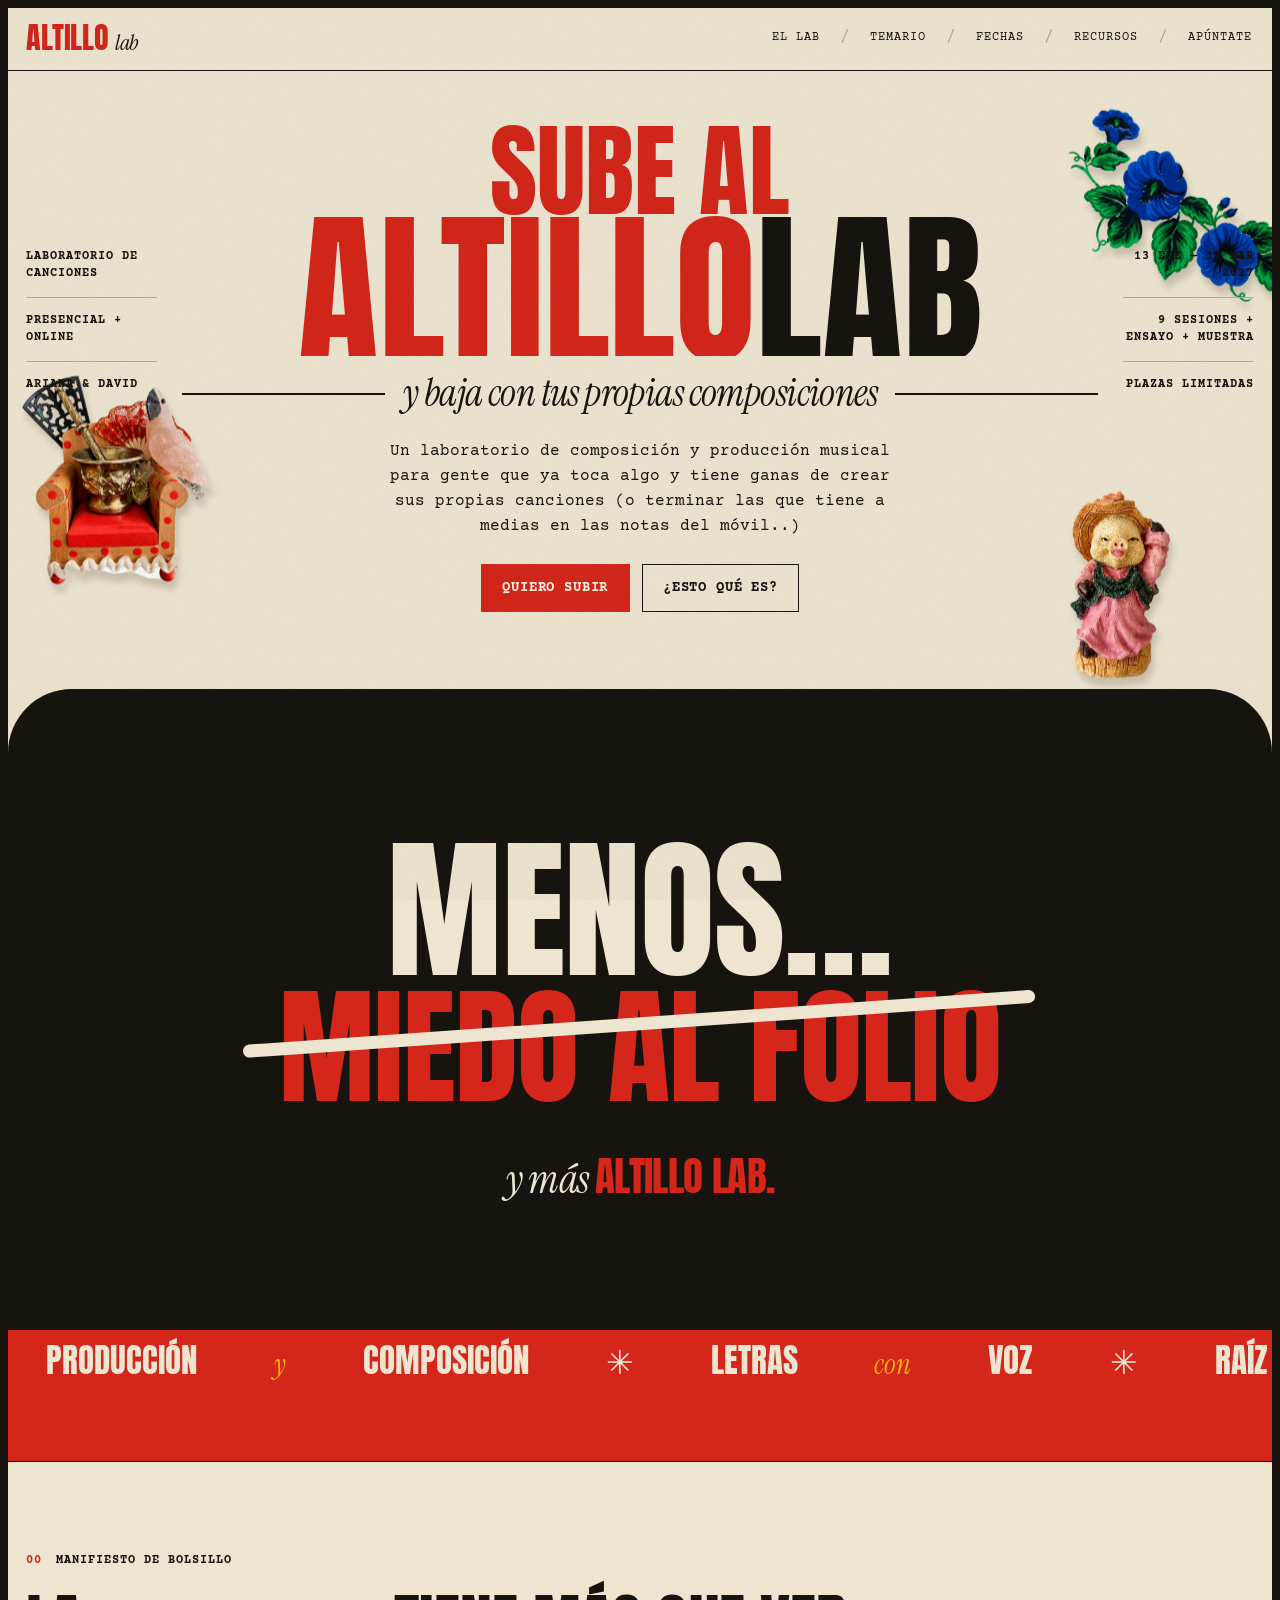
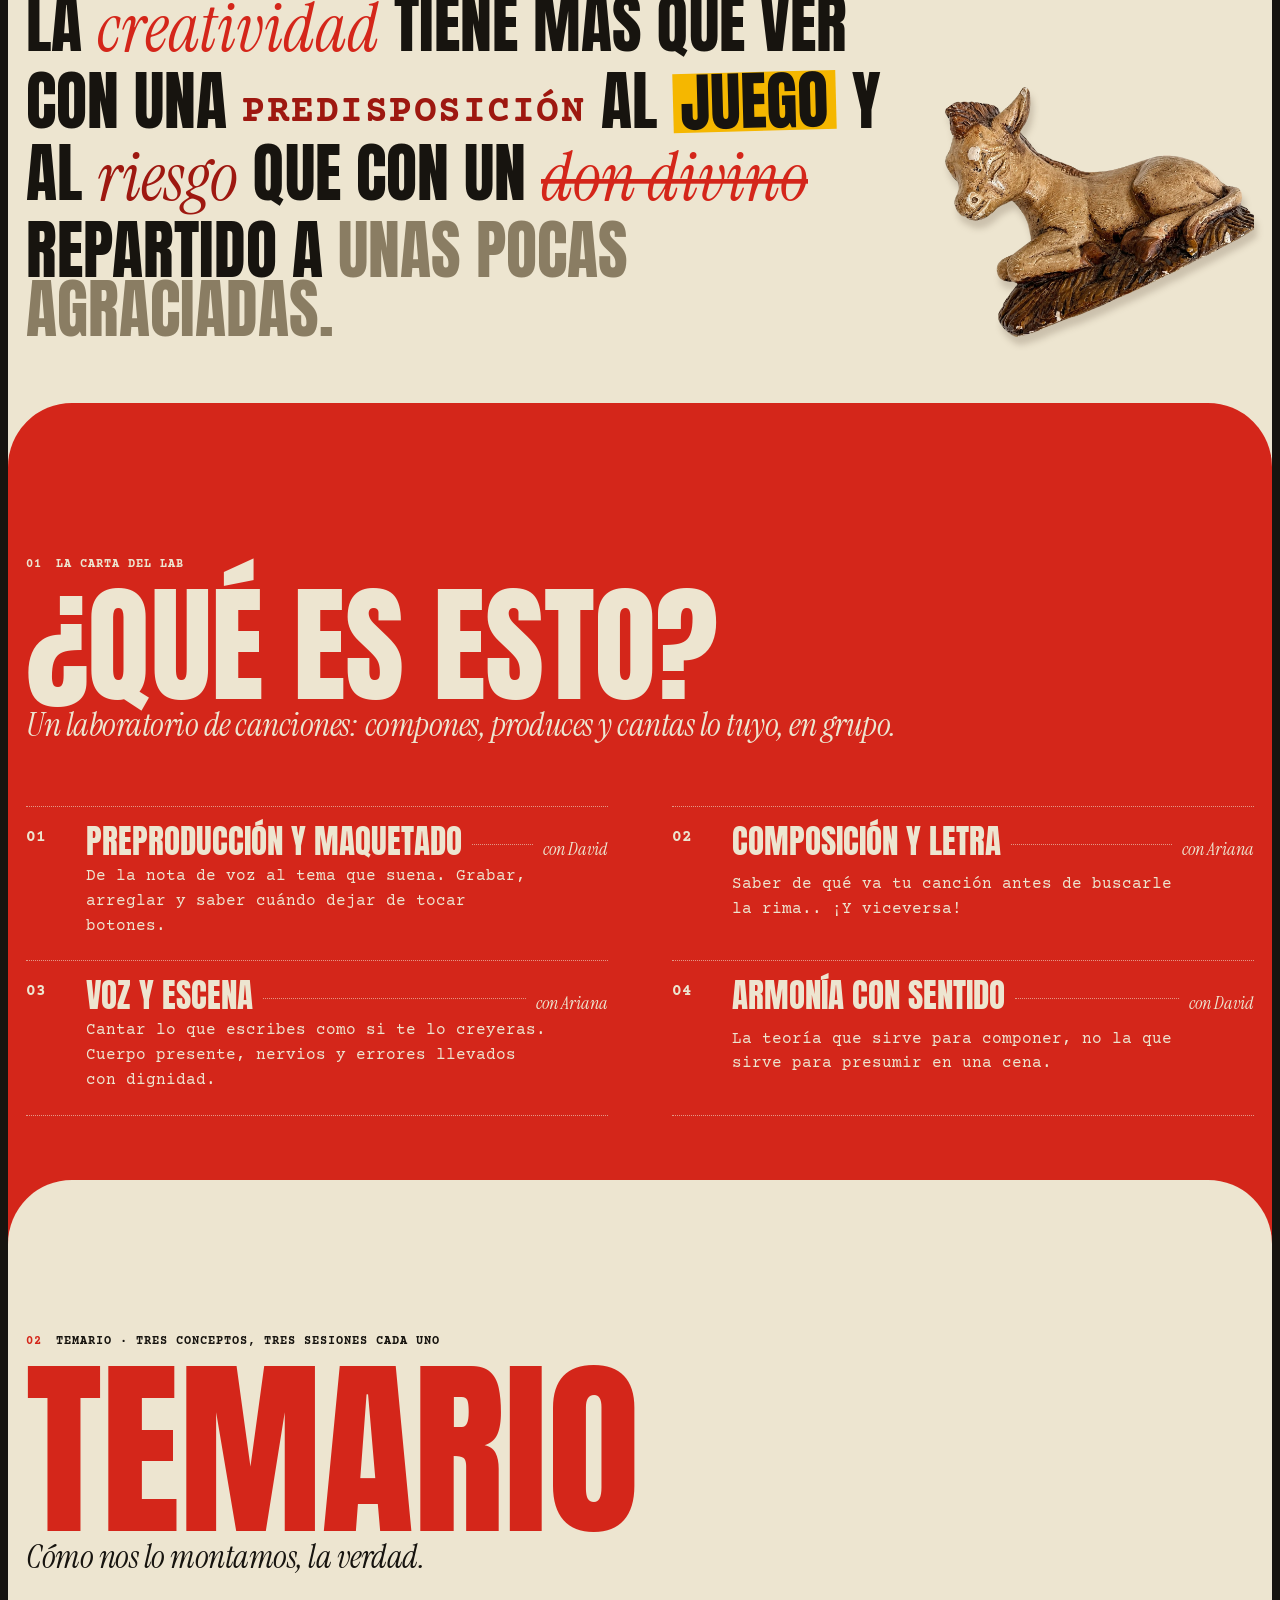
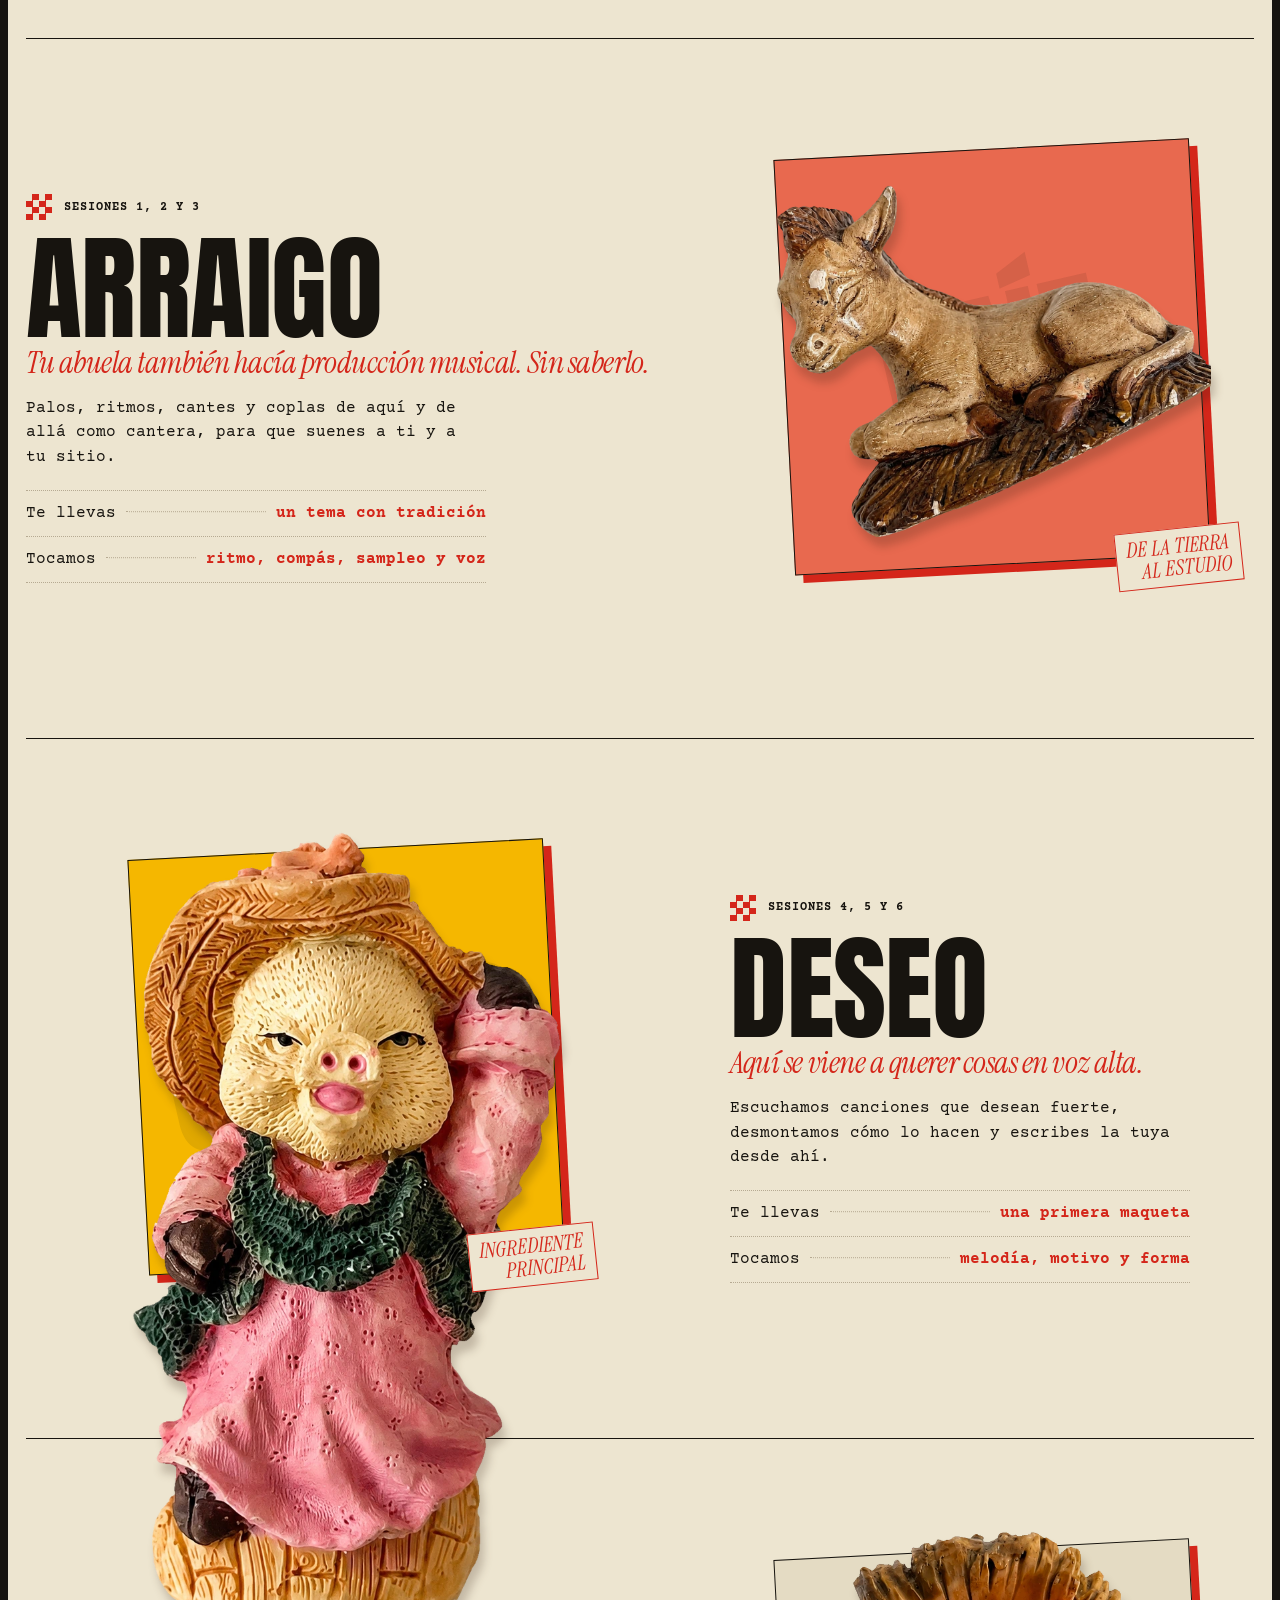
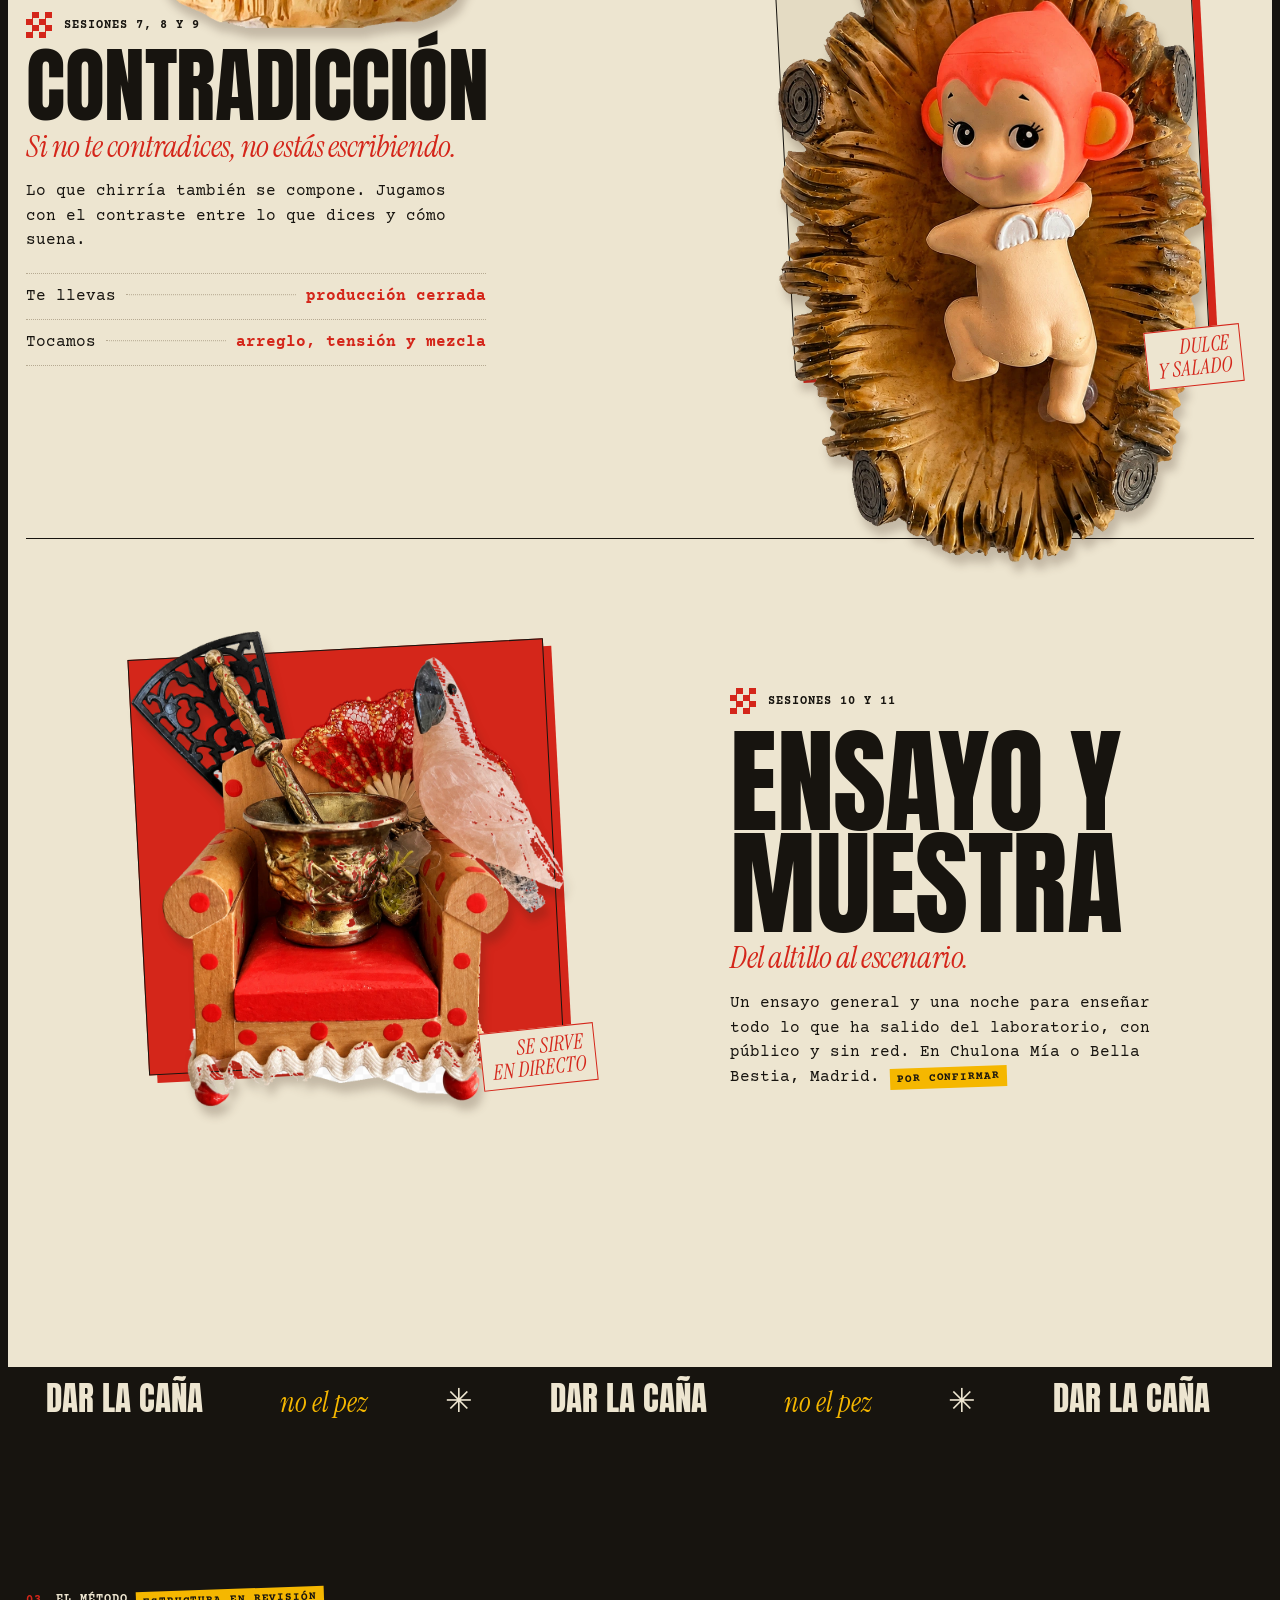
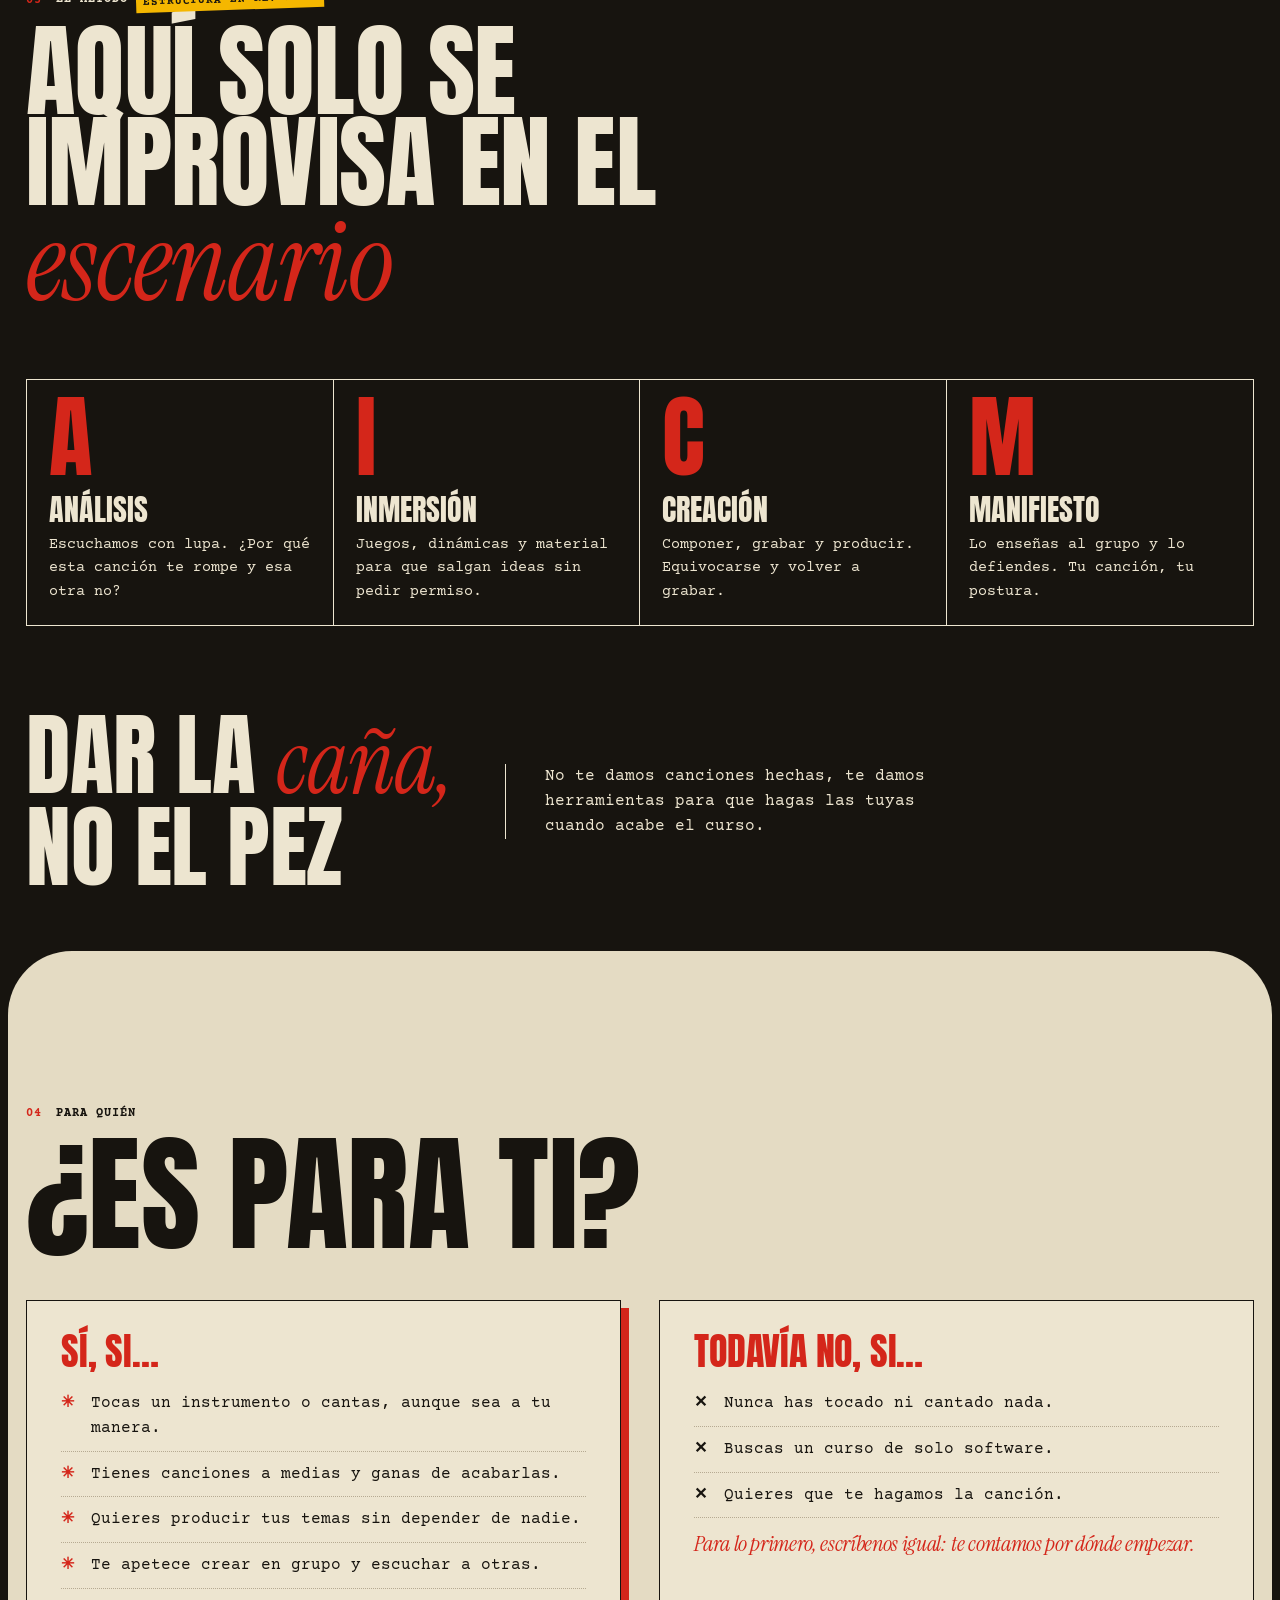
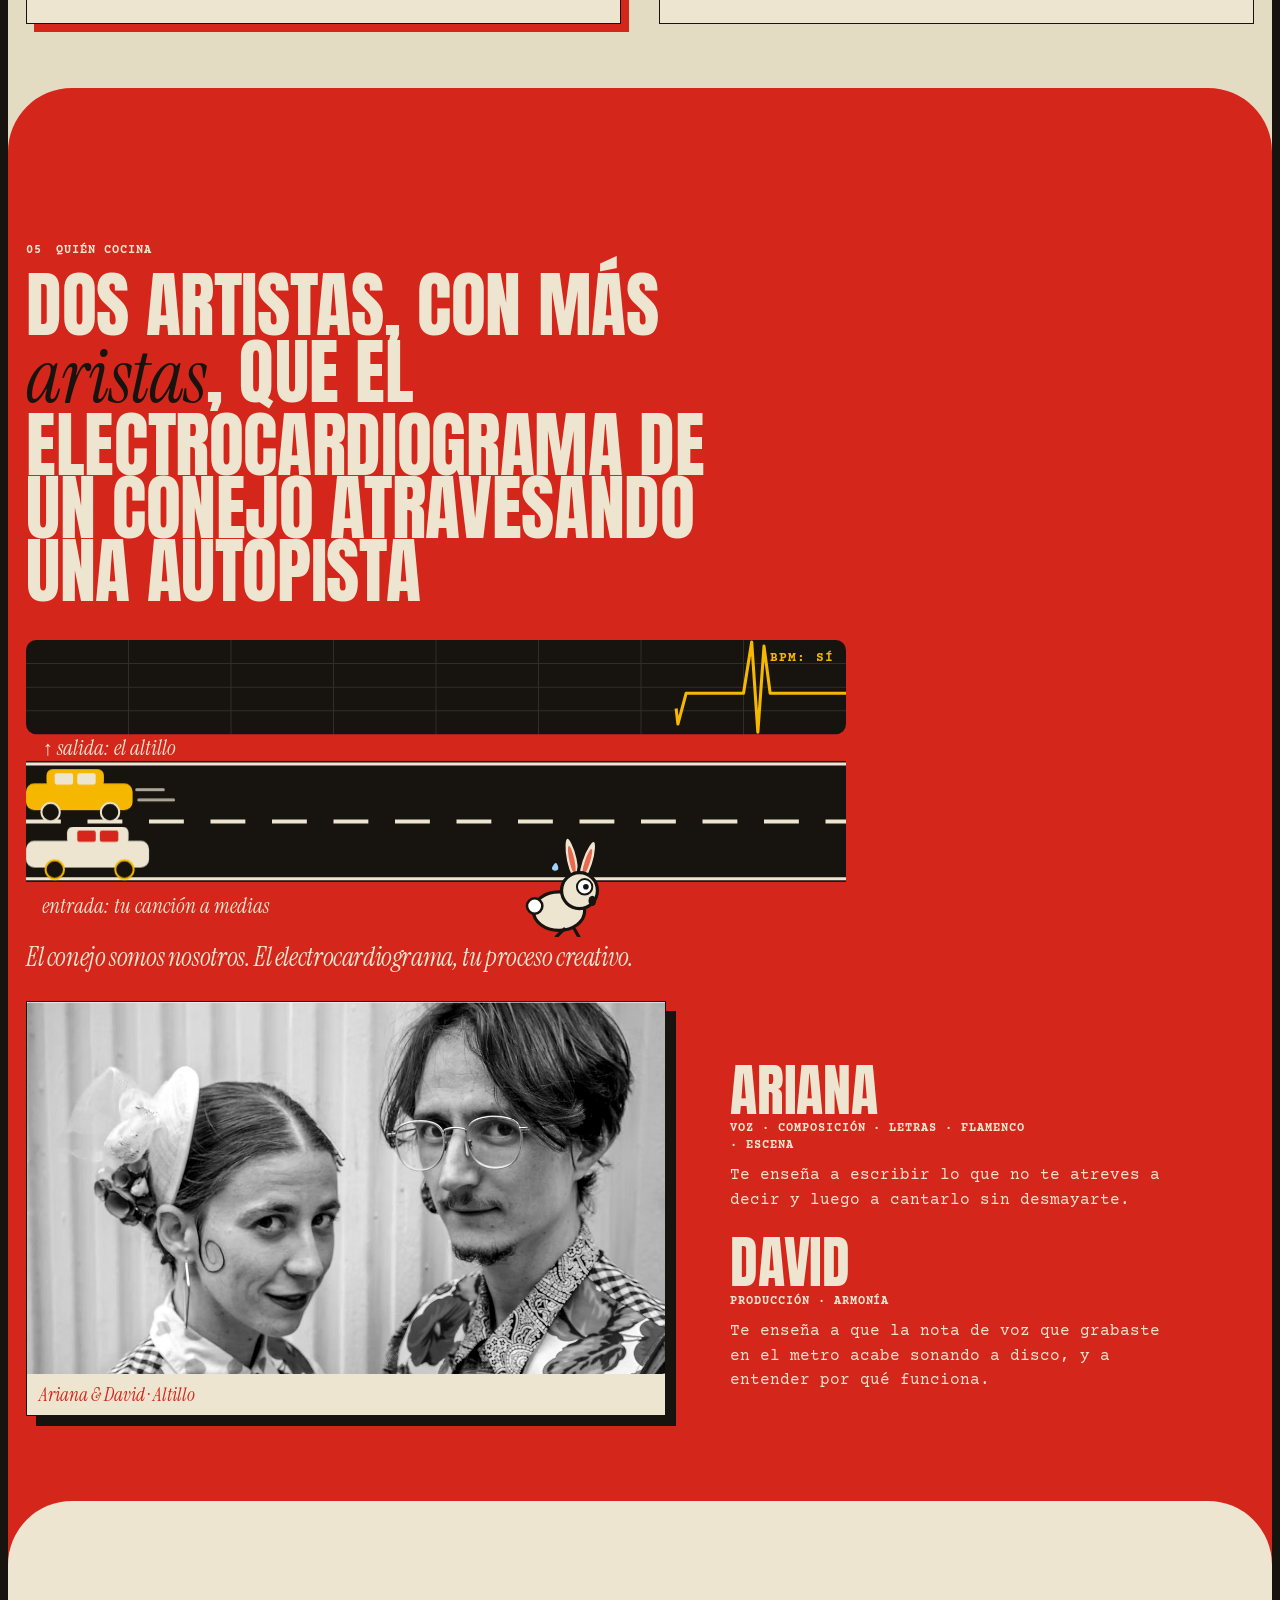
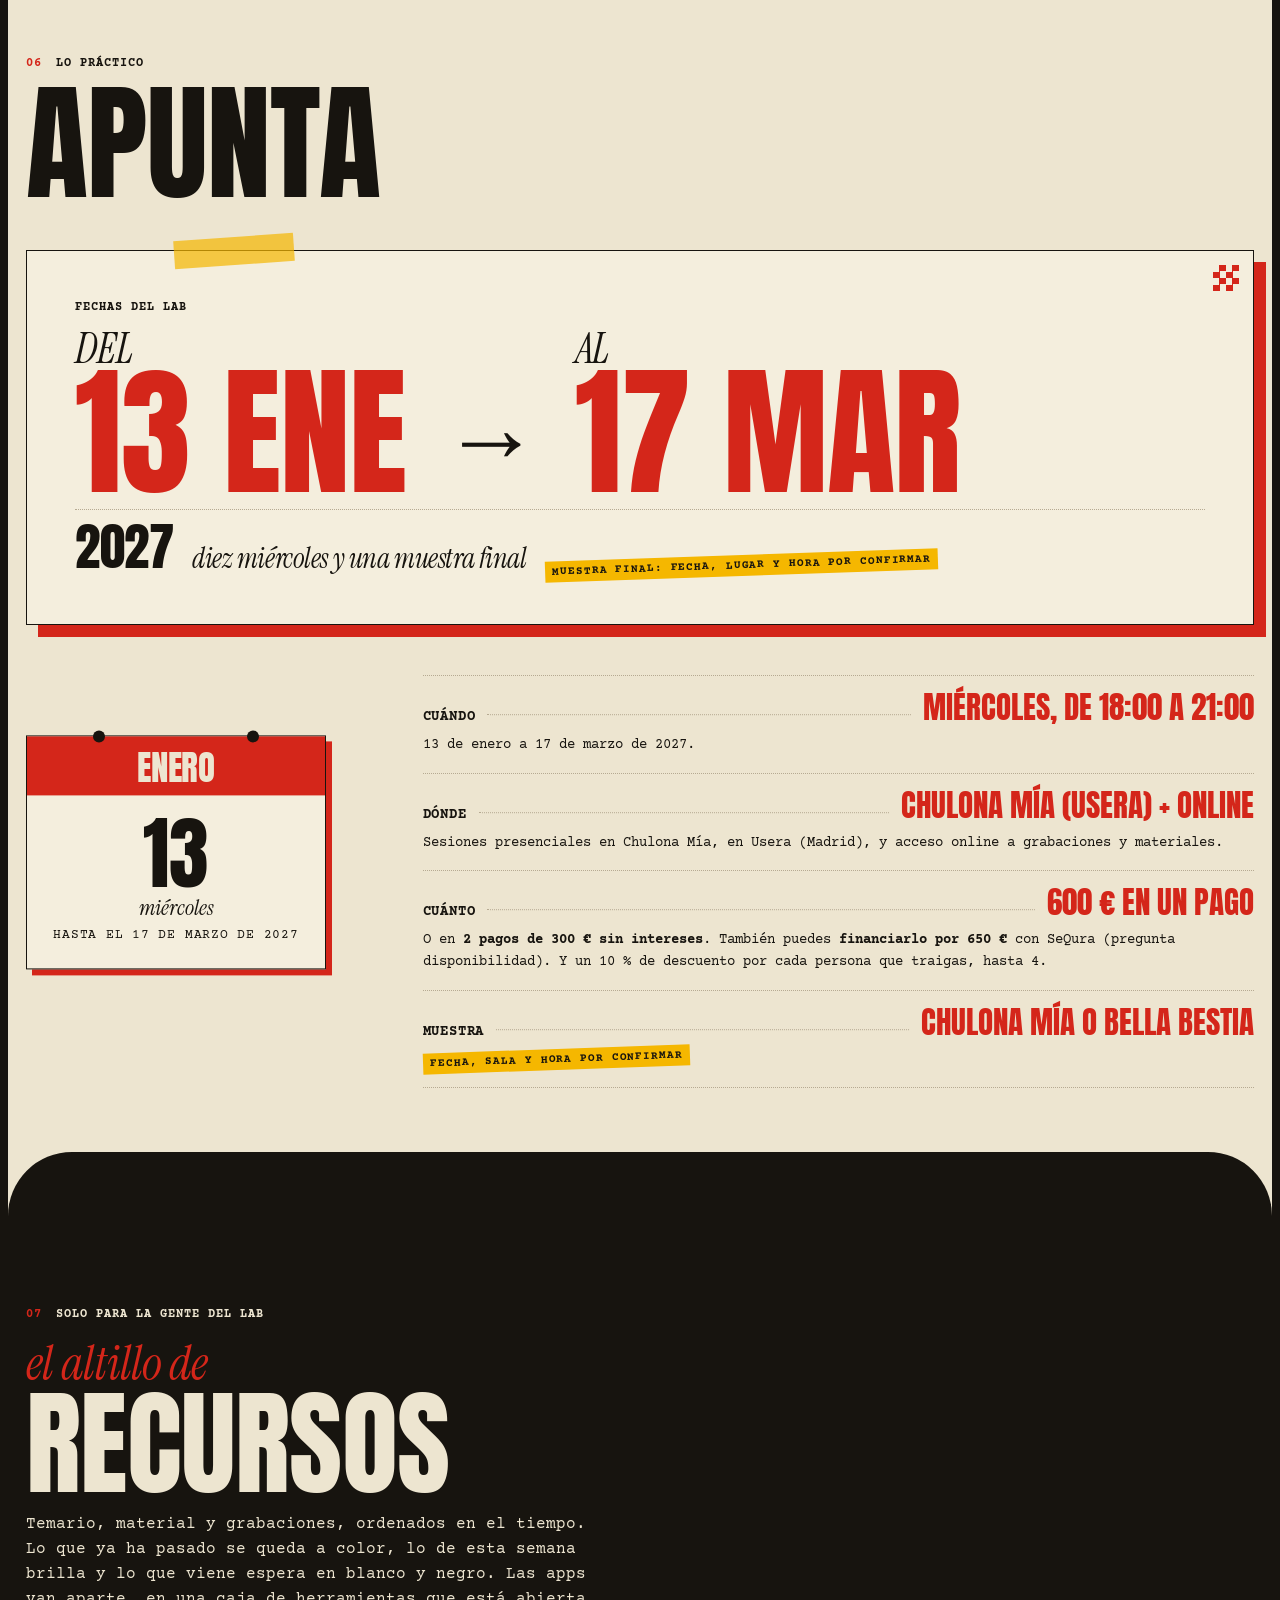
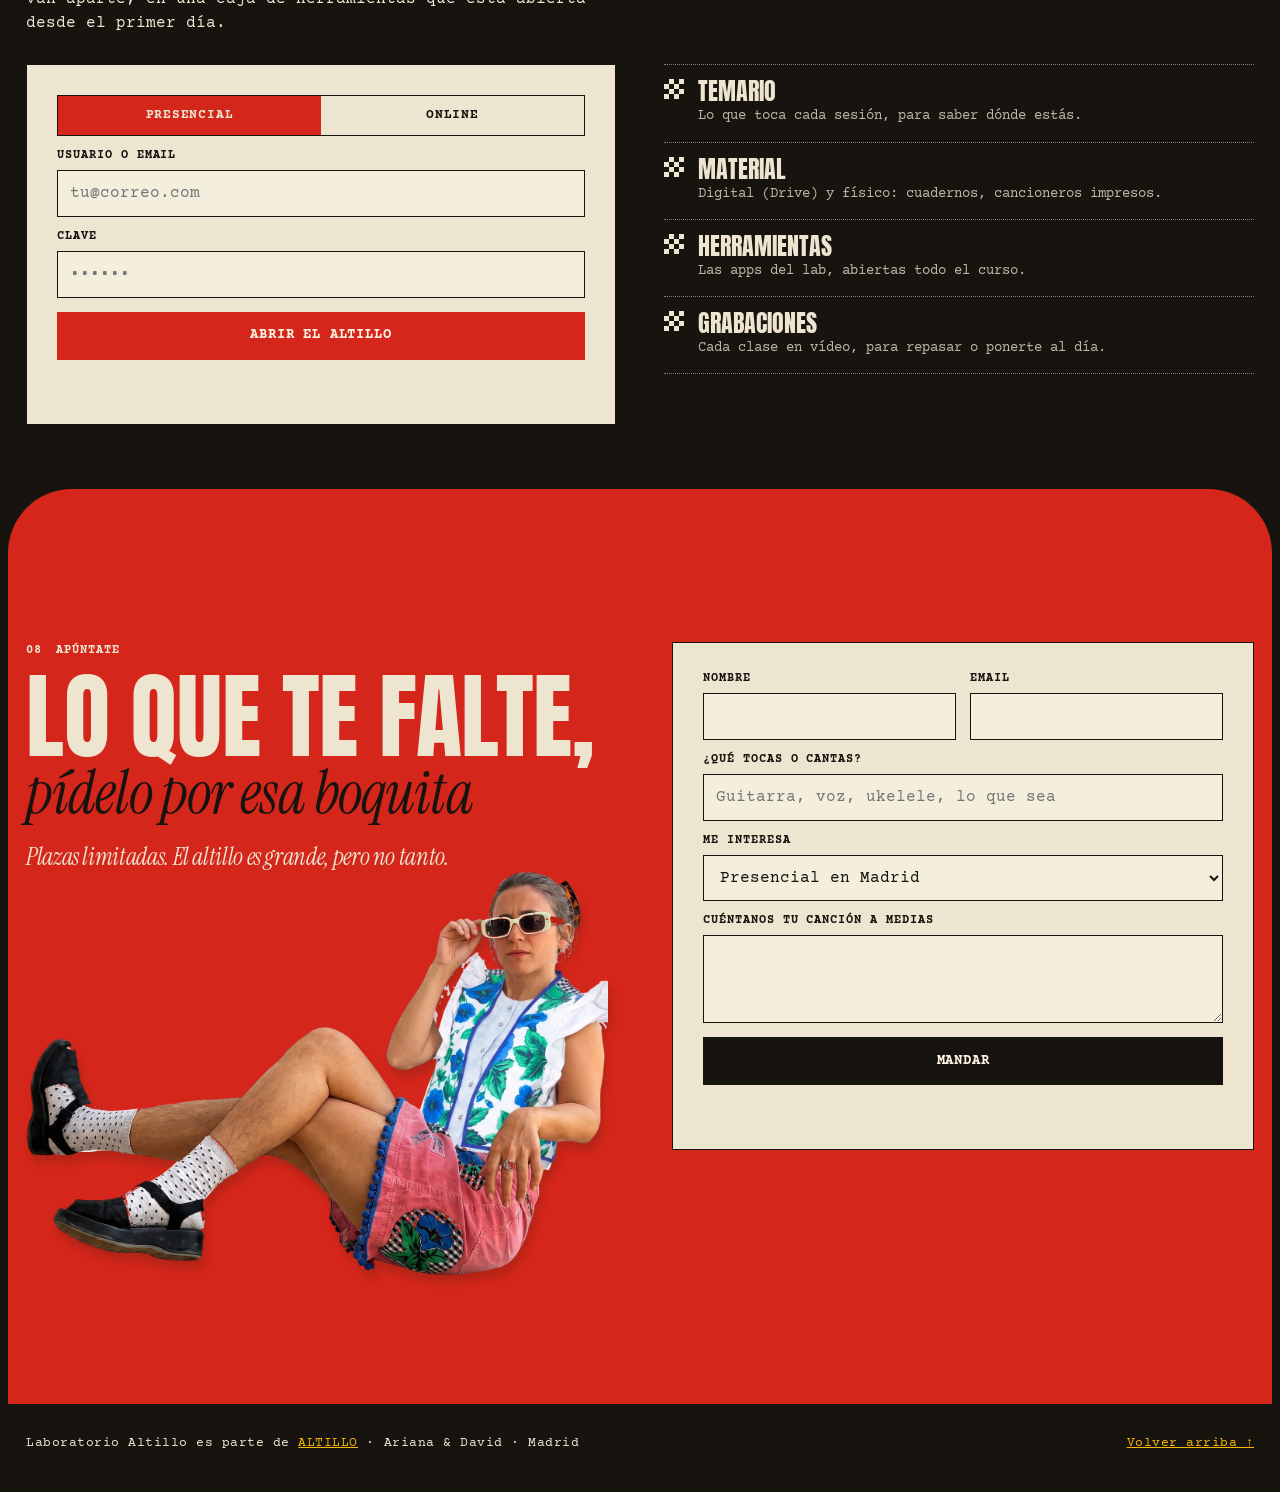
==== commit 12a9deec: "AltilloLAB: quita el aviso de maqueta y la pista de la clave de la zona de recursos Co-Authored-By: " ====
--- a/altillolab/index.html
+++ b/altillolab/index.html
@@ -678,7 +678,6 @@
       <div class="cab label"><span class="num">07</span><span>Solo para la gente del lab</span></div>
       <h2 class="display rv"><span class="script">el altillo de</span>Recursos</h2>
       <p class="lead">Temario, material y grabaciones, ordenados en el tiempo. Lo que ya ha pasado se queda a color, lo de esta semana brilla y lo que viene espera en blanco y negro. Las apps van aparte, en una caja de herramientas que está abierta desde el primer día.</p>
-      <p class="aviso">MAQUETA · En este prototipo la clave no protege nada: solo sirve para ver cómo quedaría. Para probarla, usuario cualquiera y clave «altillo».</p>
       <div class="login" id="login-box">
         <form class="form" id="f-login" novalidate>
           <div class="modo" role="group" aria-label="Modalidad">
@@ -913,7 +912,7 @@
   var crono = document.getElementById('crono'), fl = document.getElementById('f-login'), lm = document.getElementById('l-msg');
   fl.addEventListener('submit', function(ev){
     ev.preventDefault();
-    if(document.getElementById('l-pass').value.trim().toLowerCase() !== 'altillo'){ lm.textContent = 'Esa clave no abre el altillo. En la maqueta es «altillo».'; return; }
+    if(document.getElementById('l-pass').value.trim().toLowerCase() !== 'altillo'){ lm.textContent = 'Esa clave no abre el altillo.'; return; }
     lm.textContent = '';
     document.getElementById('c-hola').textContent = modo==='online' ? 'Hola. Esto es tu altillo online' : 'Hola. Esto es tu altillo presencial';
     document.getElementById('login-box').hidden = true;
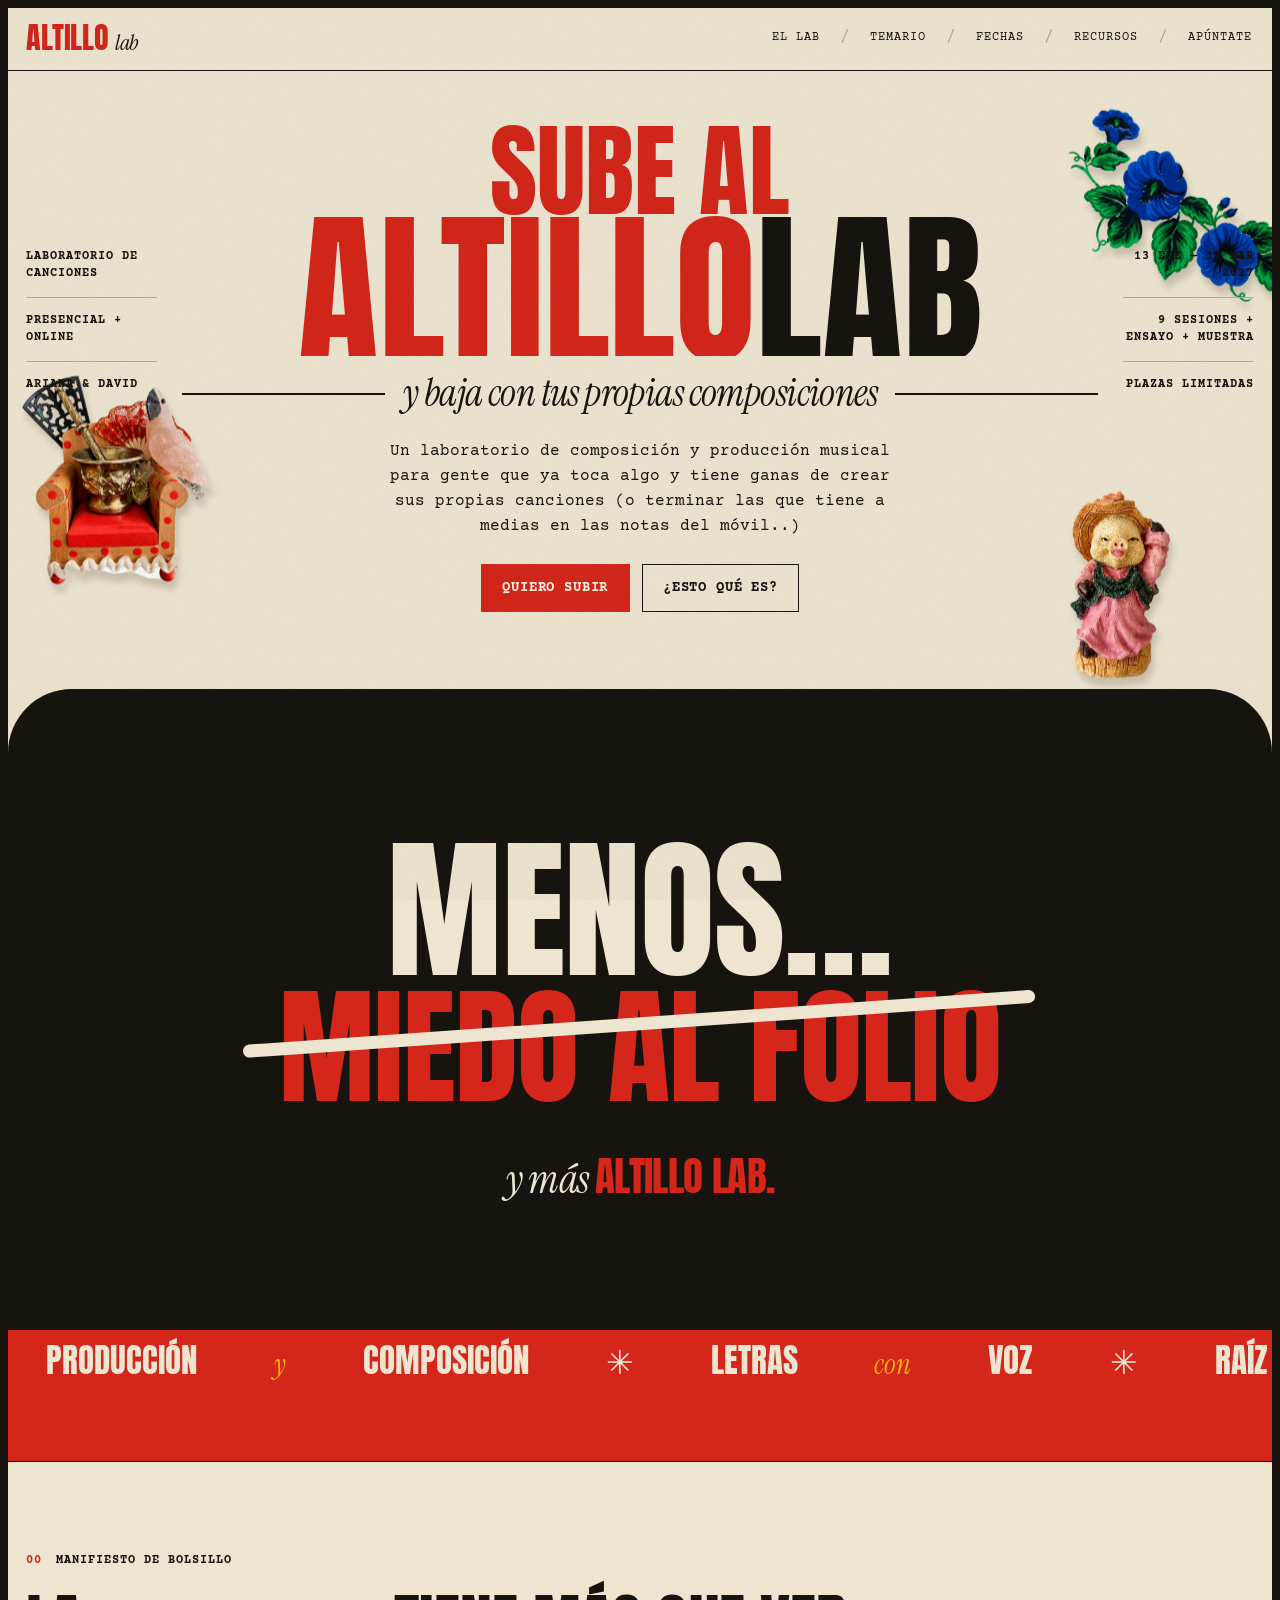
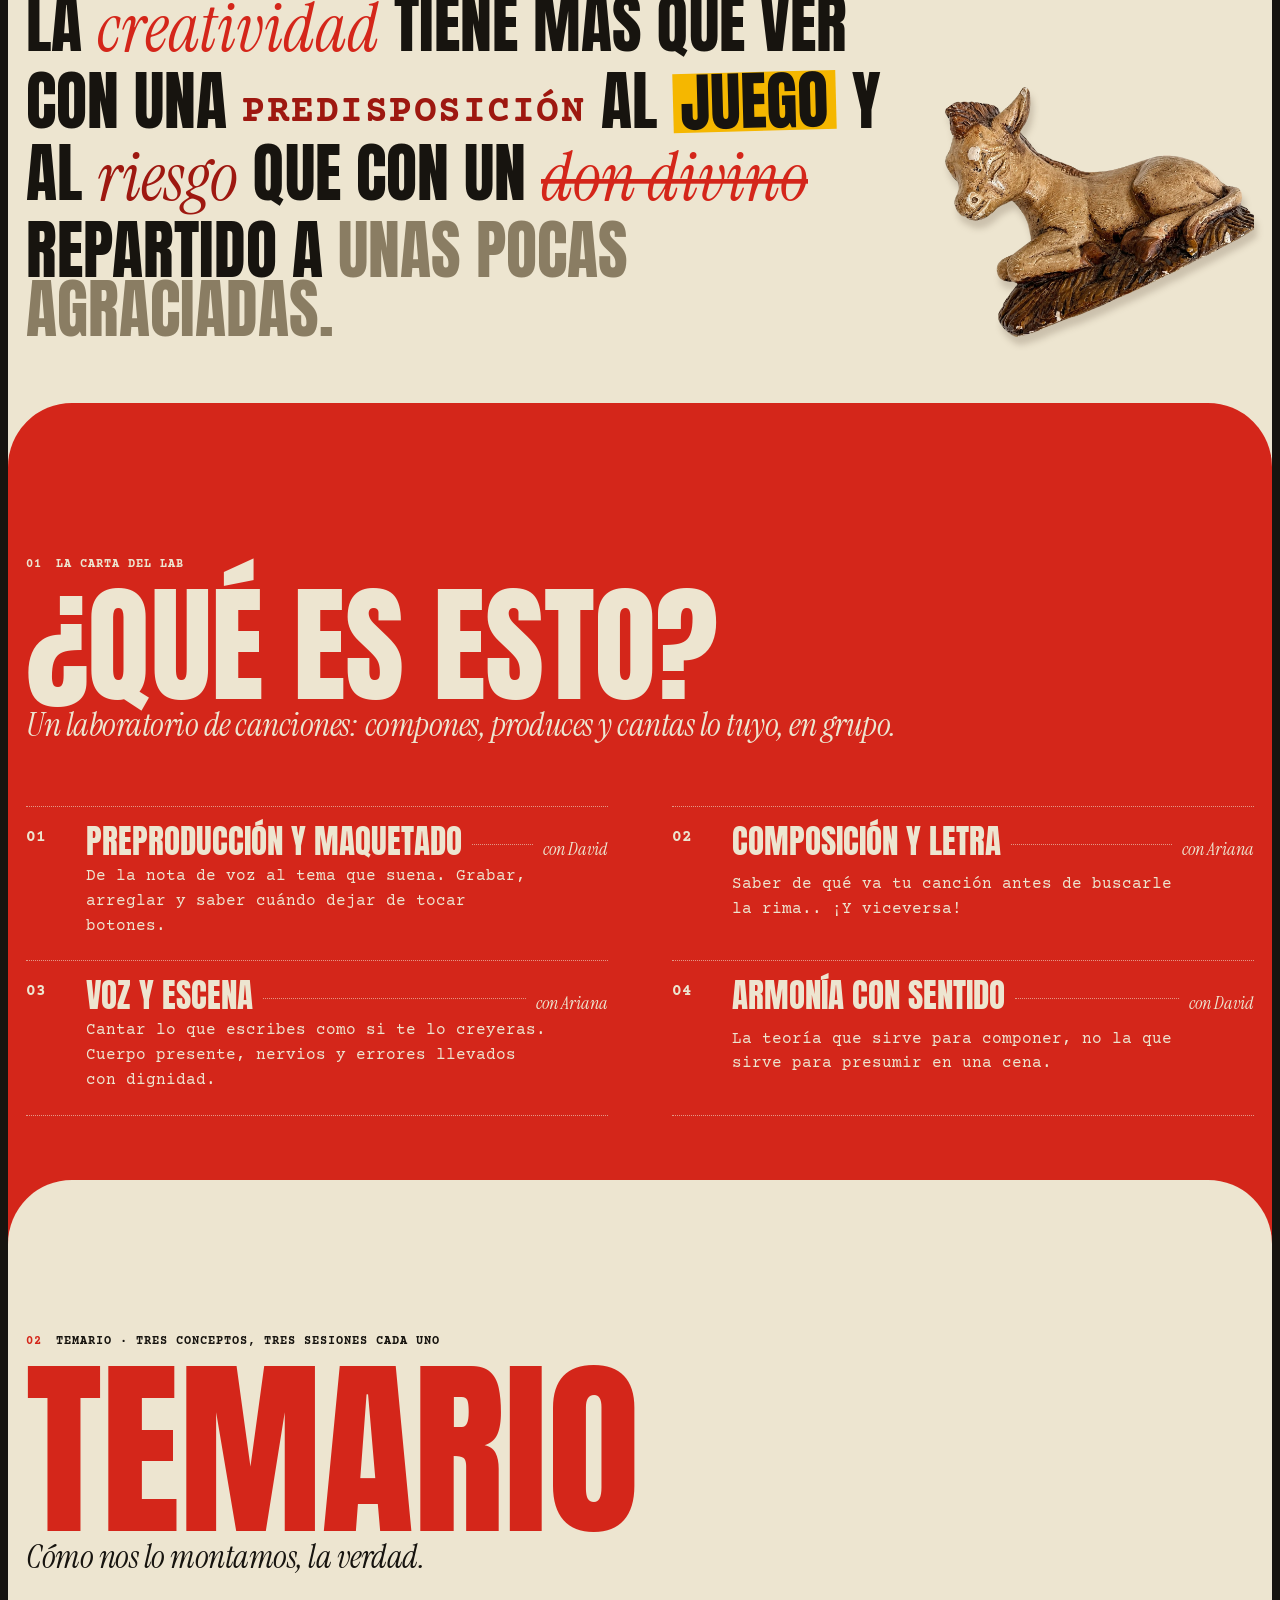
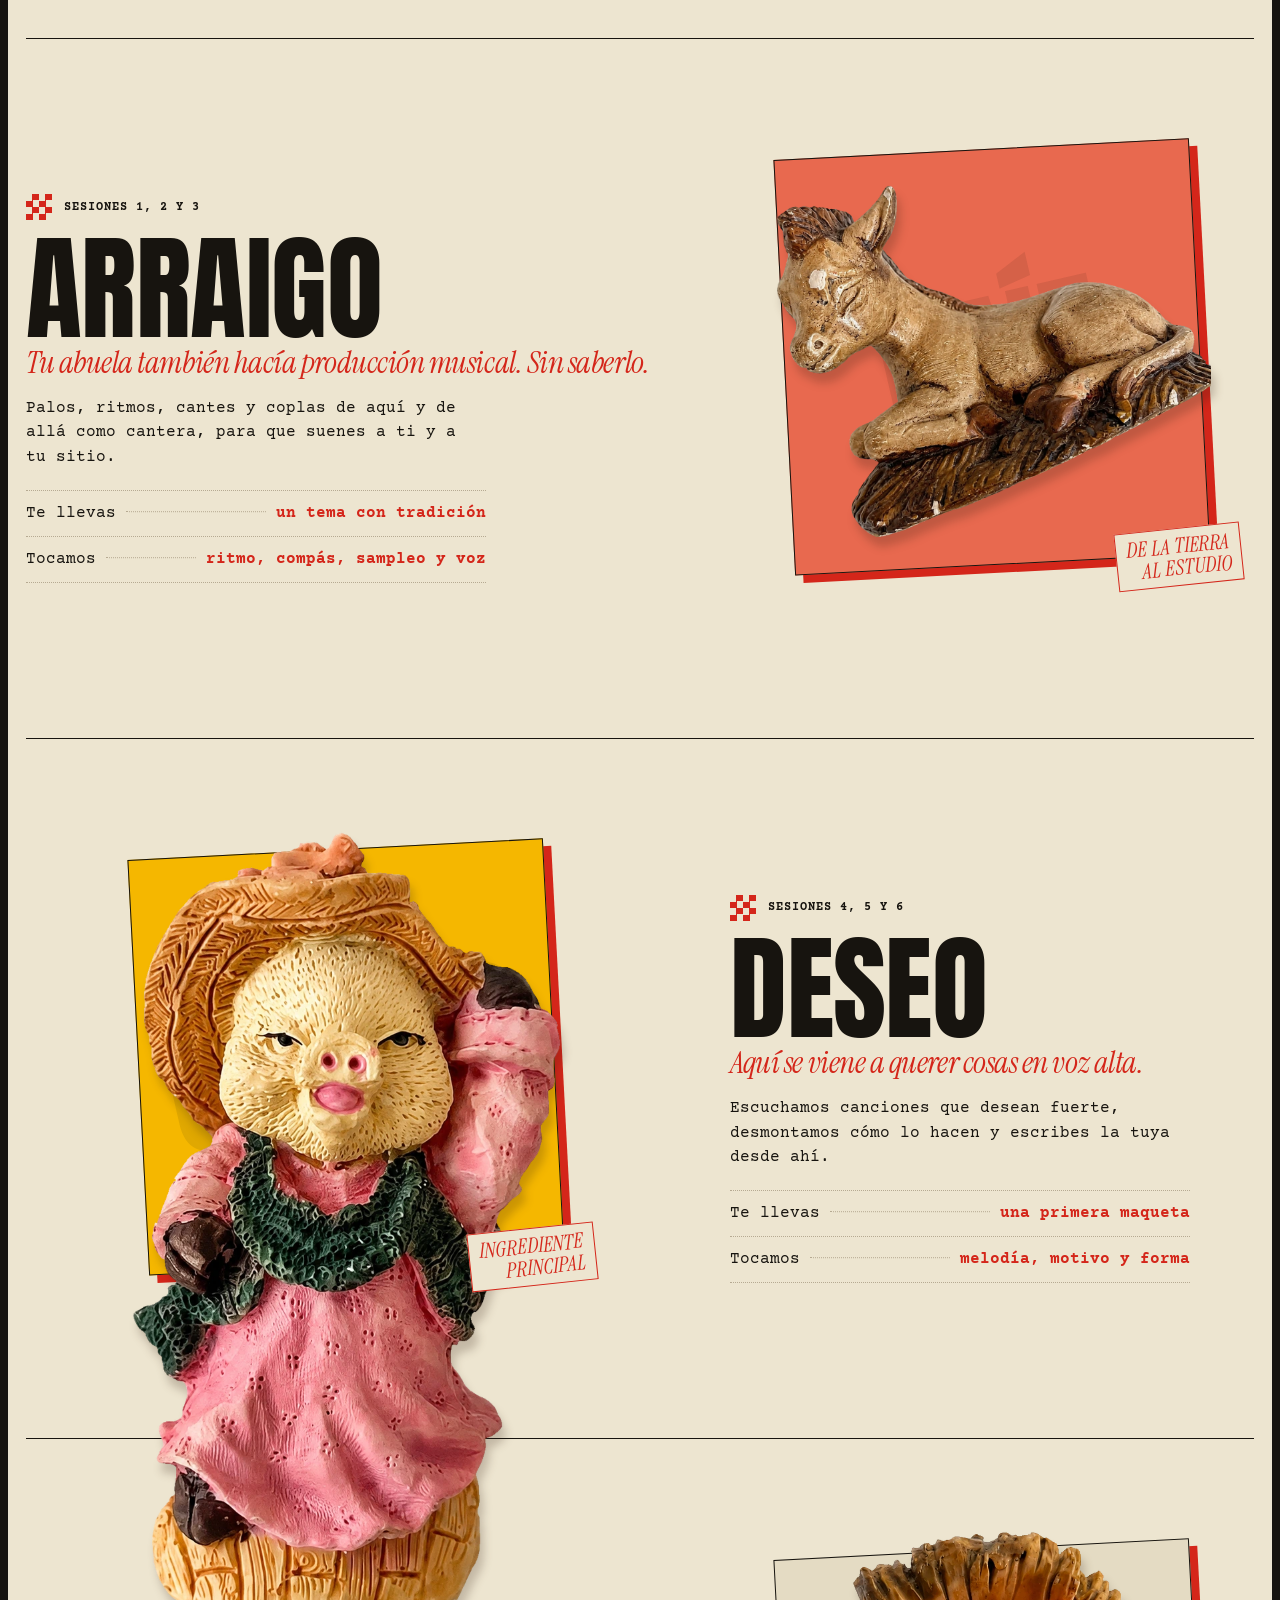
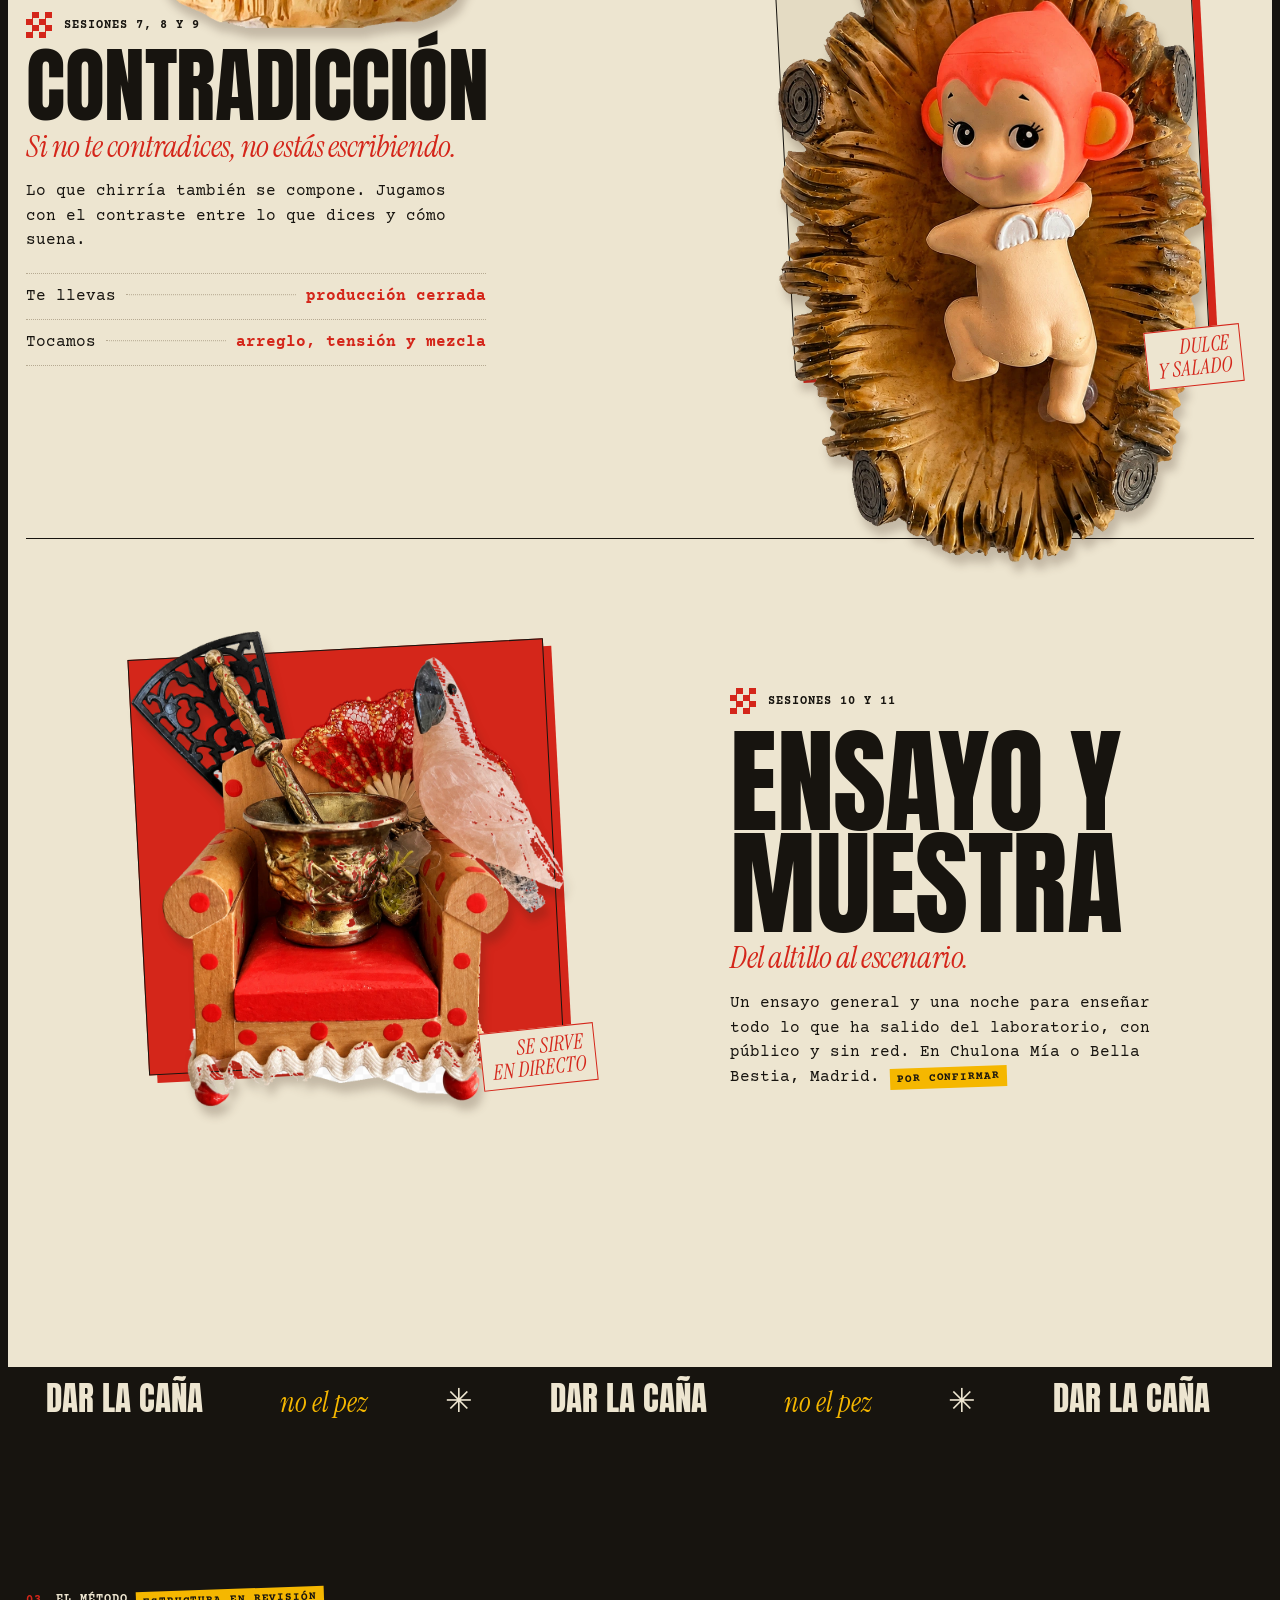
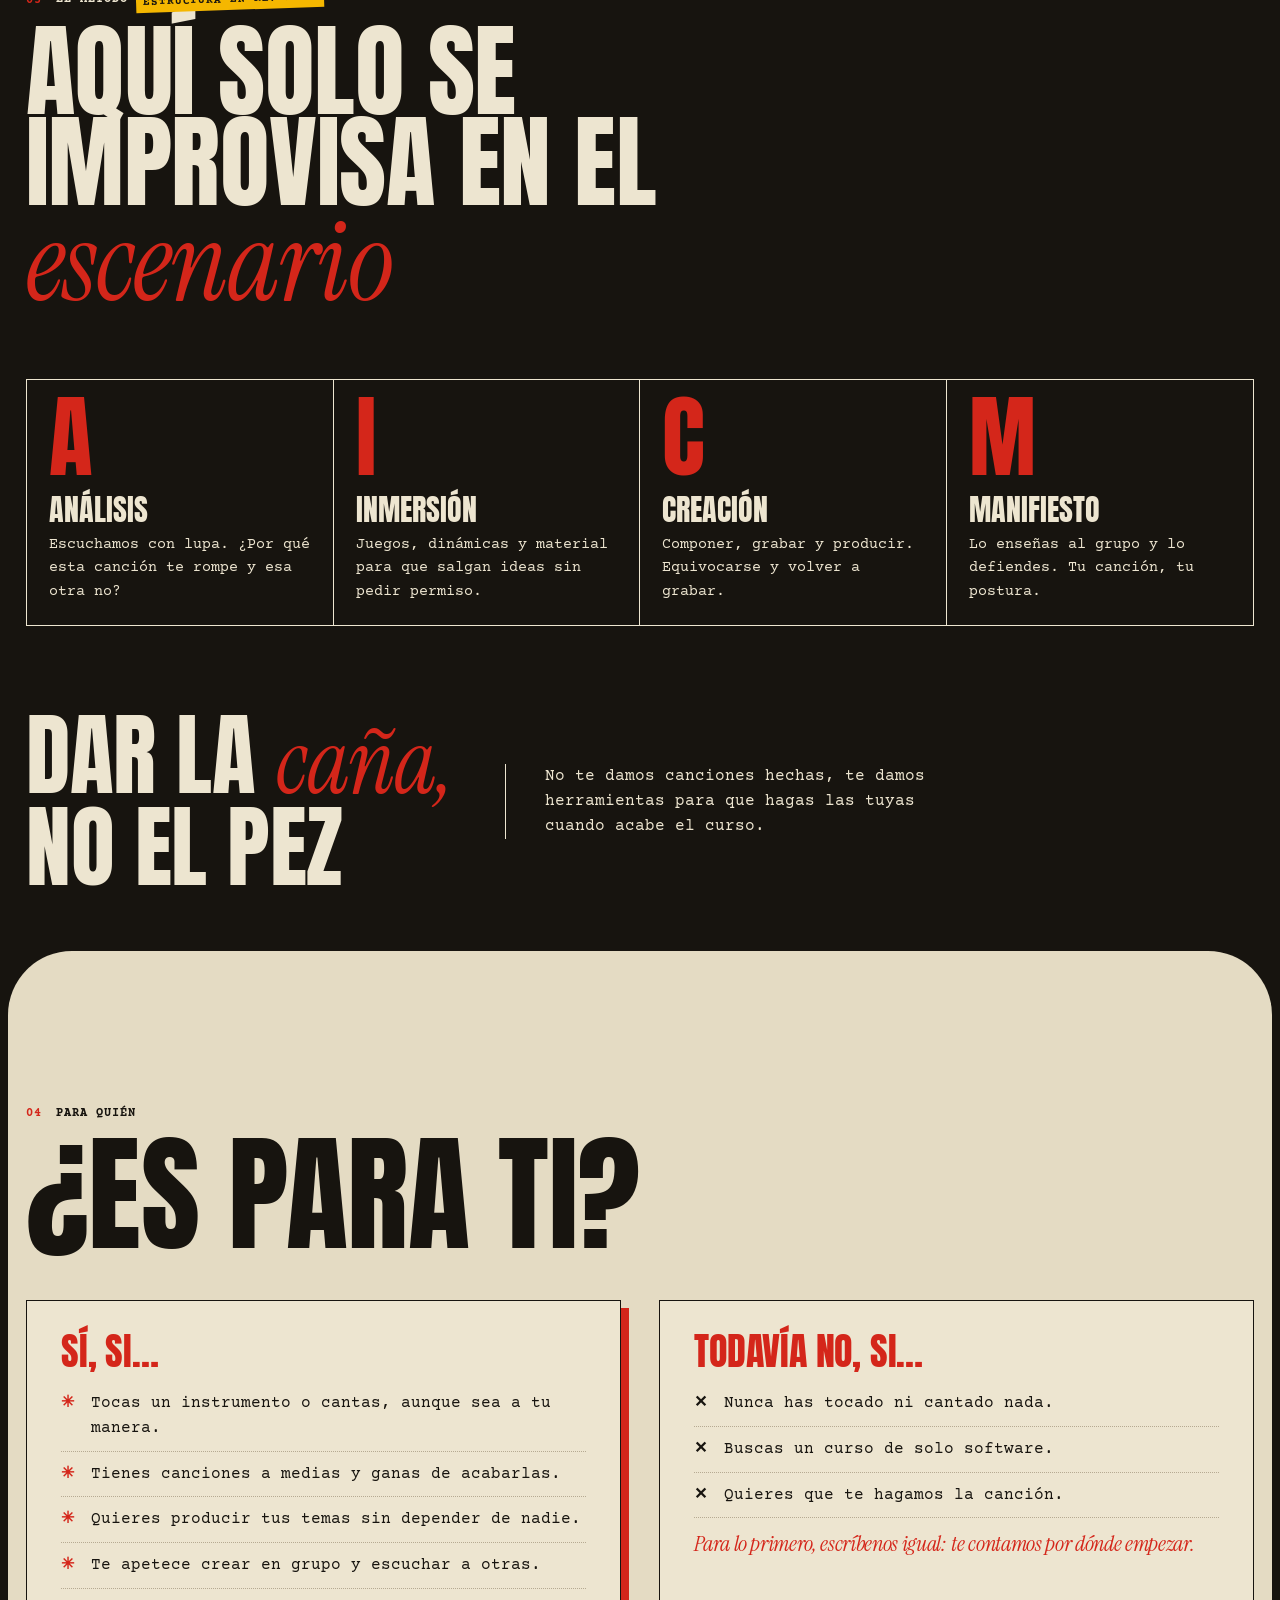
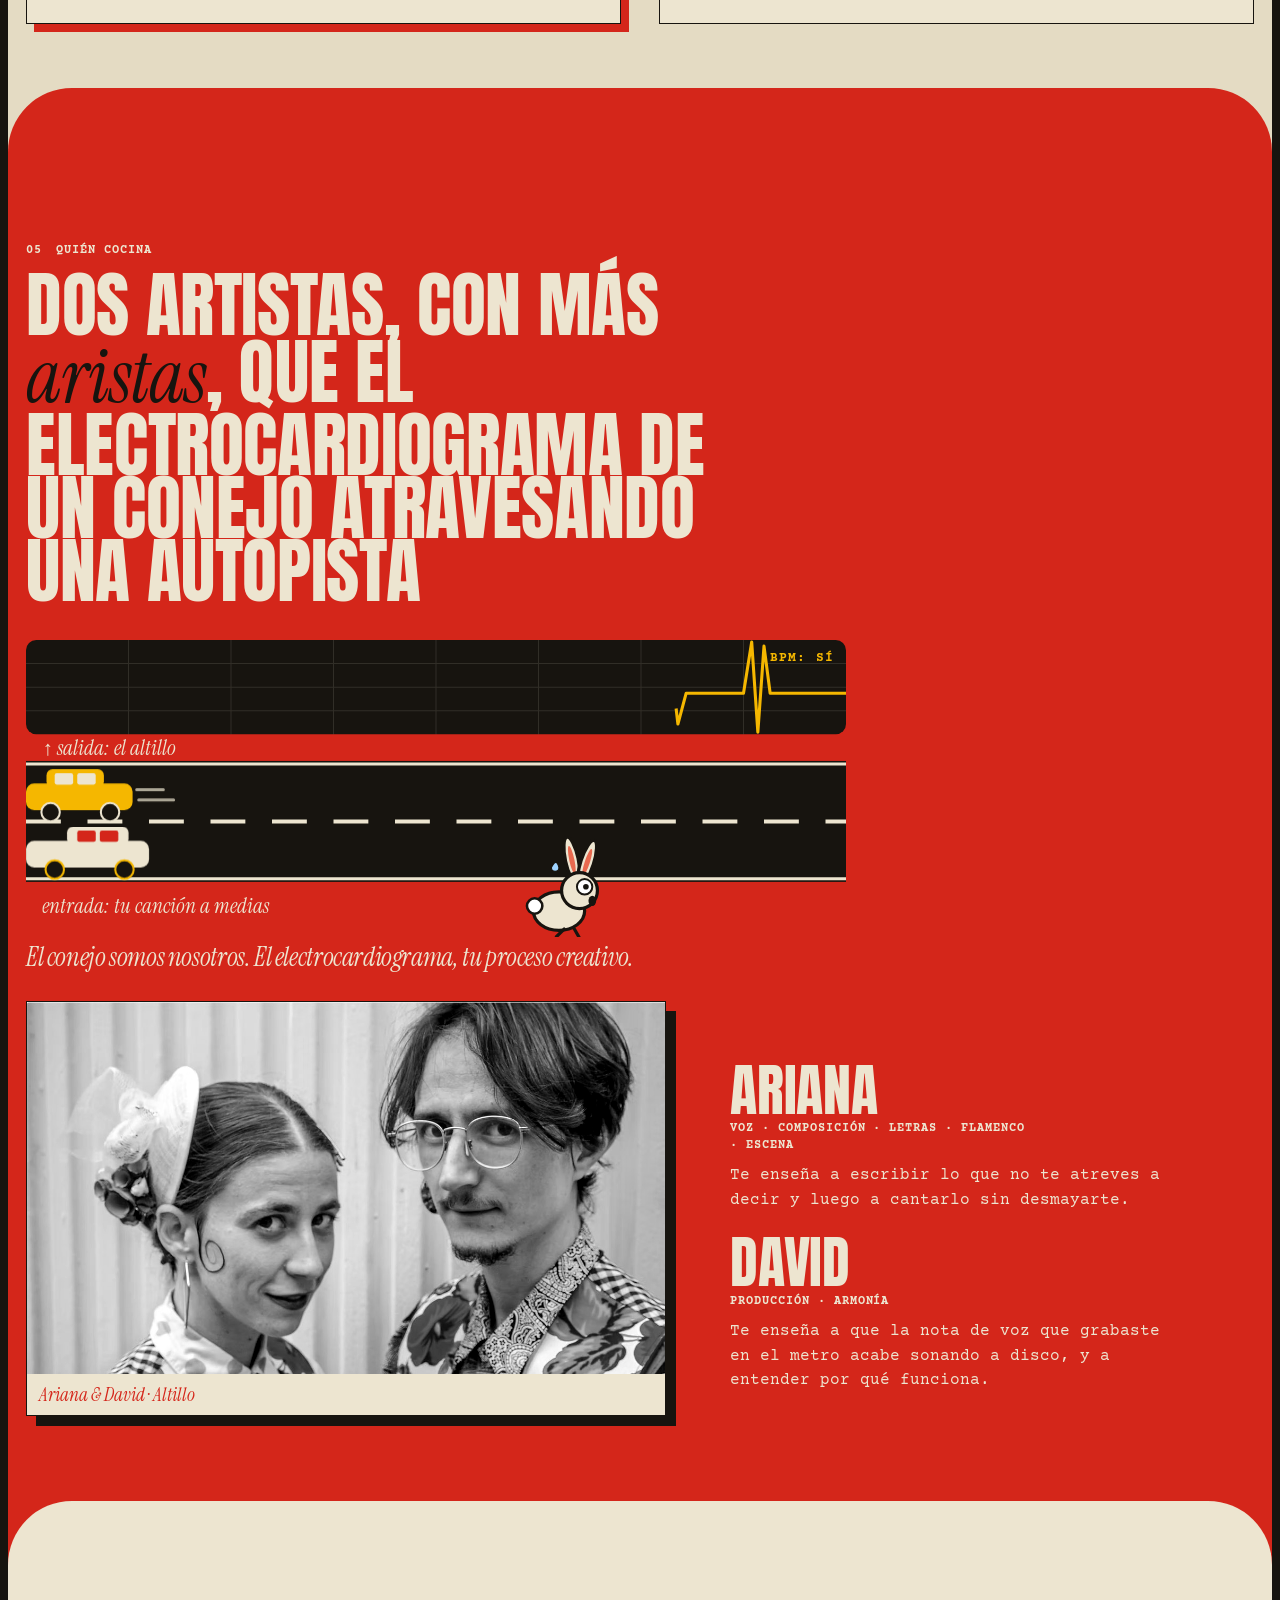
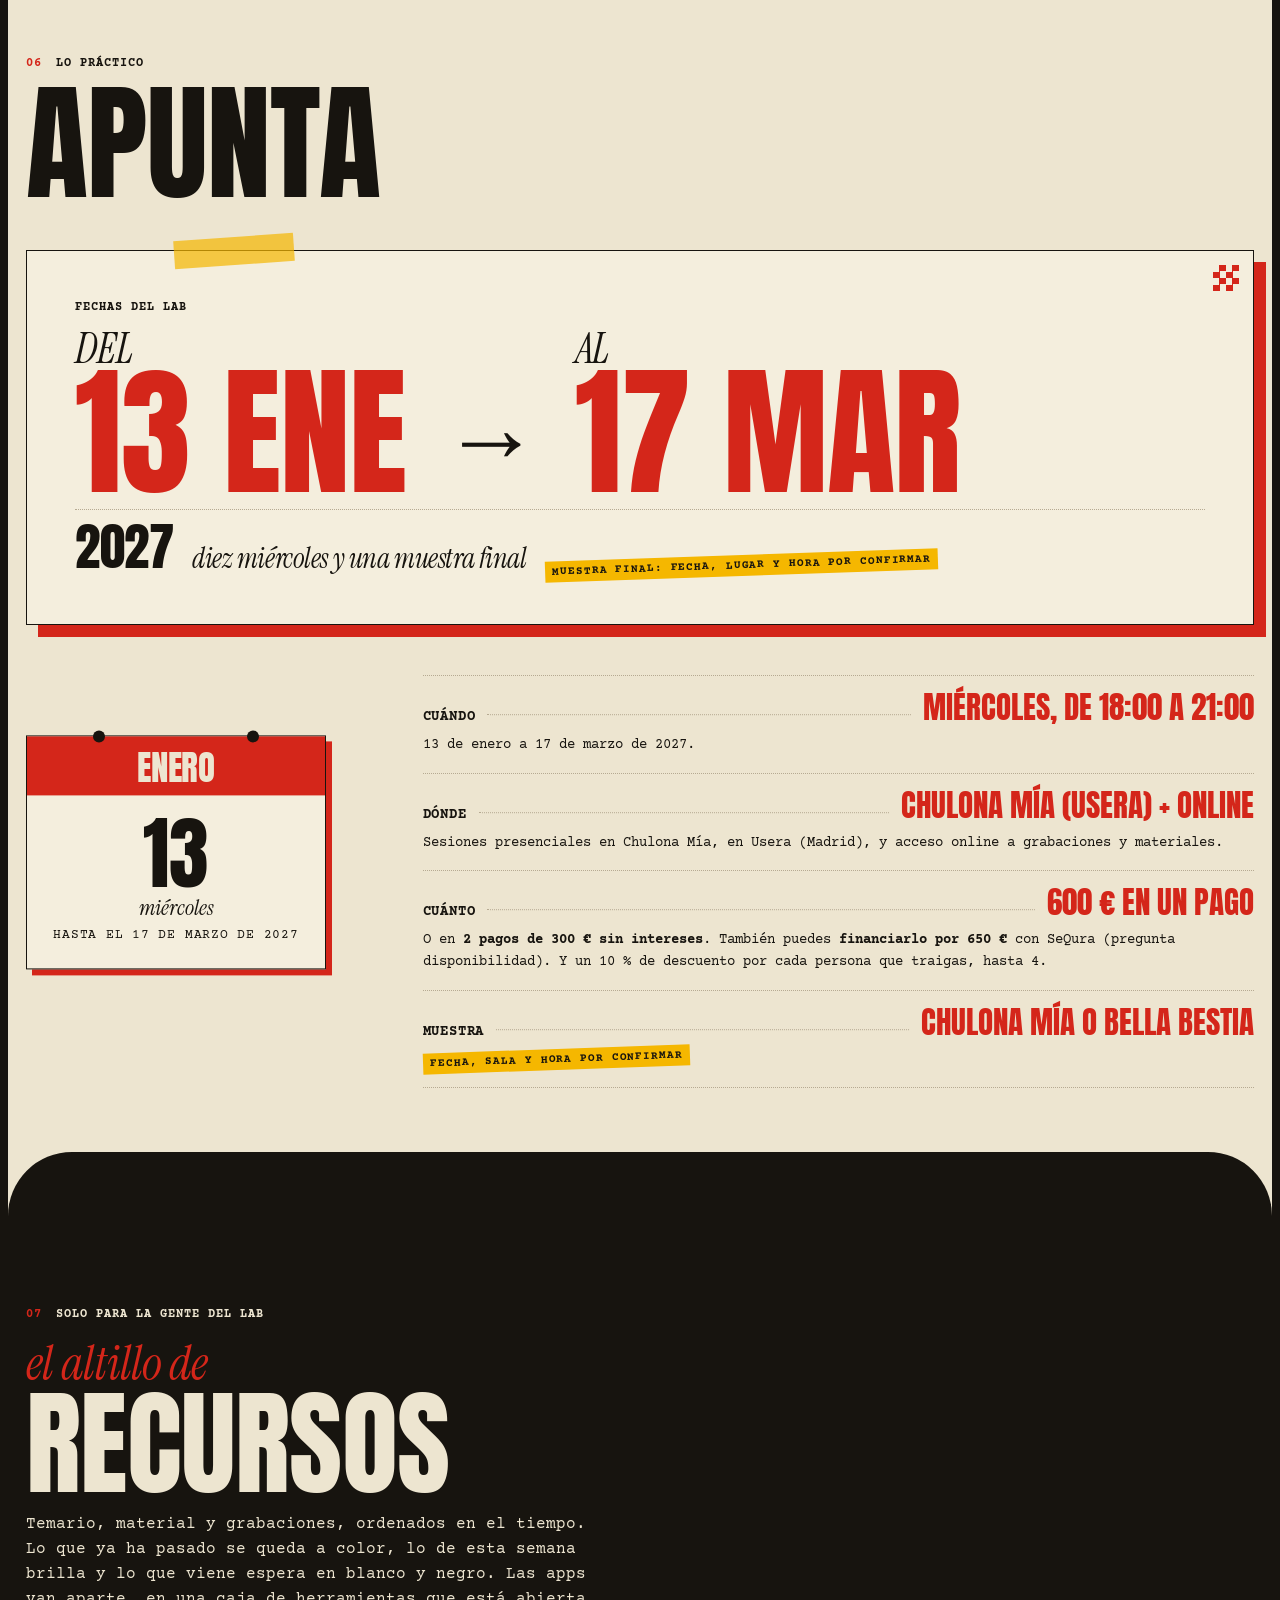
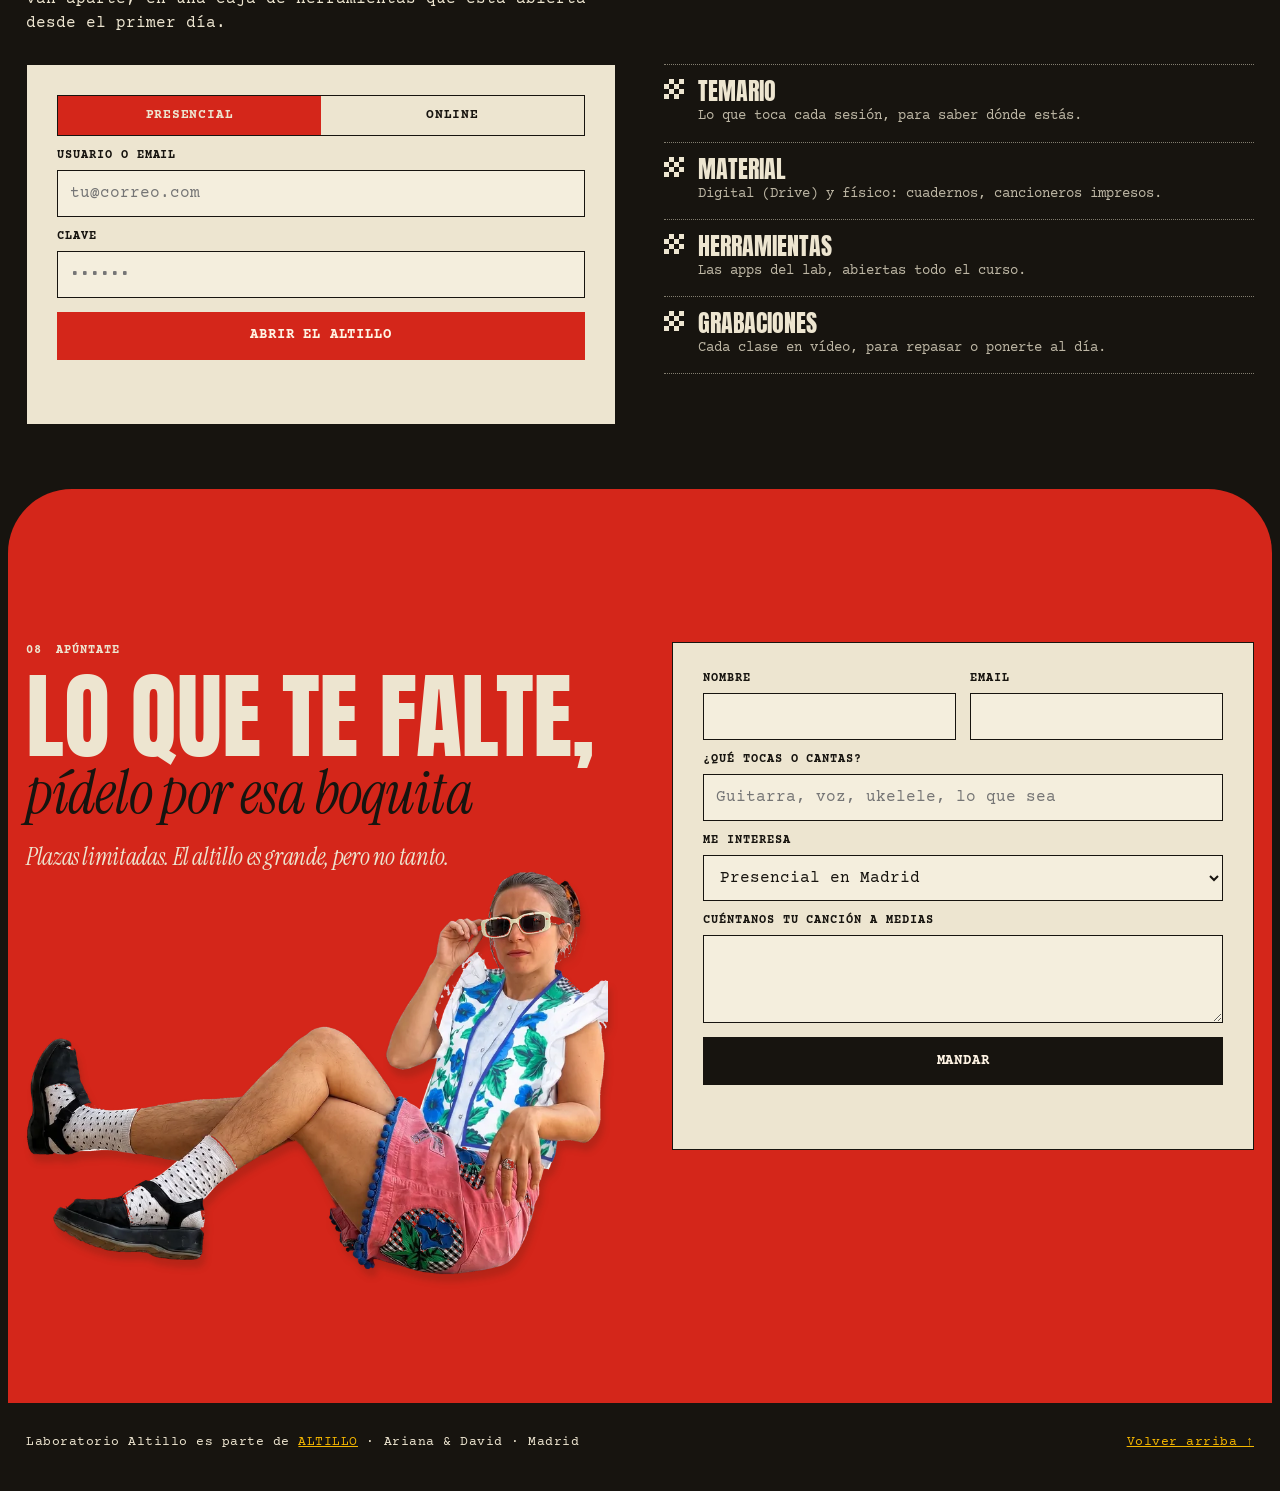
==== commit c61607d8: "AltilloLAB: foto de Ariana con la pierna retocada en el pie de la landing Co-Authored-By: Claude Son" ====
--- a/altillolab/index.html
+++ b/altillolab/index.html
@@ -737,7 +737,7 @@
         <div class="cab label"><span class="num">08</span><span>Apúntate</span></div>
         <h2 class="display rv">Lo que te falte,<span class="script">pídelo por esa boquita</span></h2>
         <span class="script nota">Plazas limitadas. El altillo es grande, pero no tanto.</span>
-        <span class="trasto" data-par="40" aria-hidden="true"><img src="../assets/img/collage-ariana.webp" alt="" width="700" height="487" style="--g:-5deg"></span>
+        <span class="trasto" data-par="40" aria-hidden="true"><img src="../assets/img/collage-ariana-v3.webp" alt="" width="700" height="487" style="--g:-5deg"></span>
       </div>
       <form class="form" id="f-contacto" novalidate>
         <div class="row">
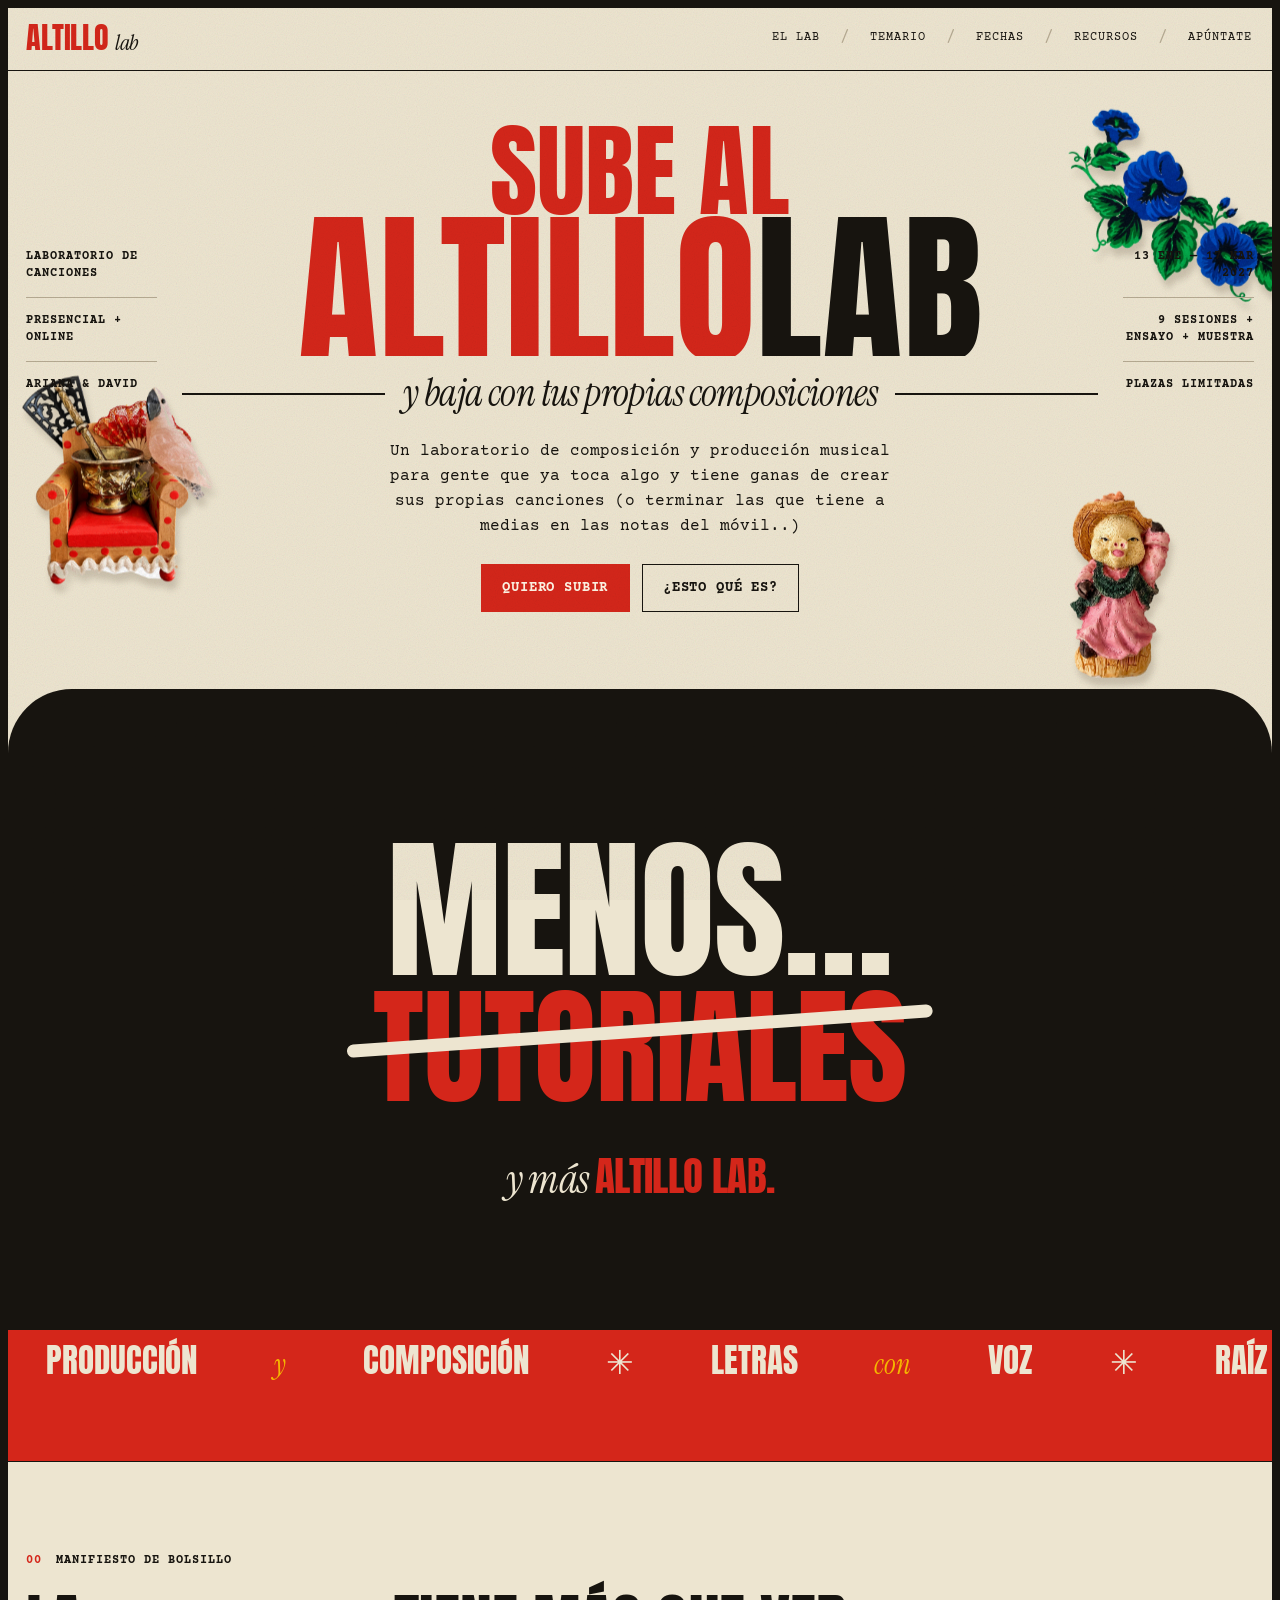
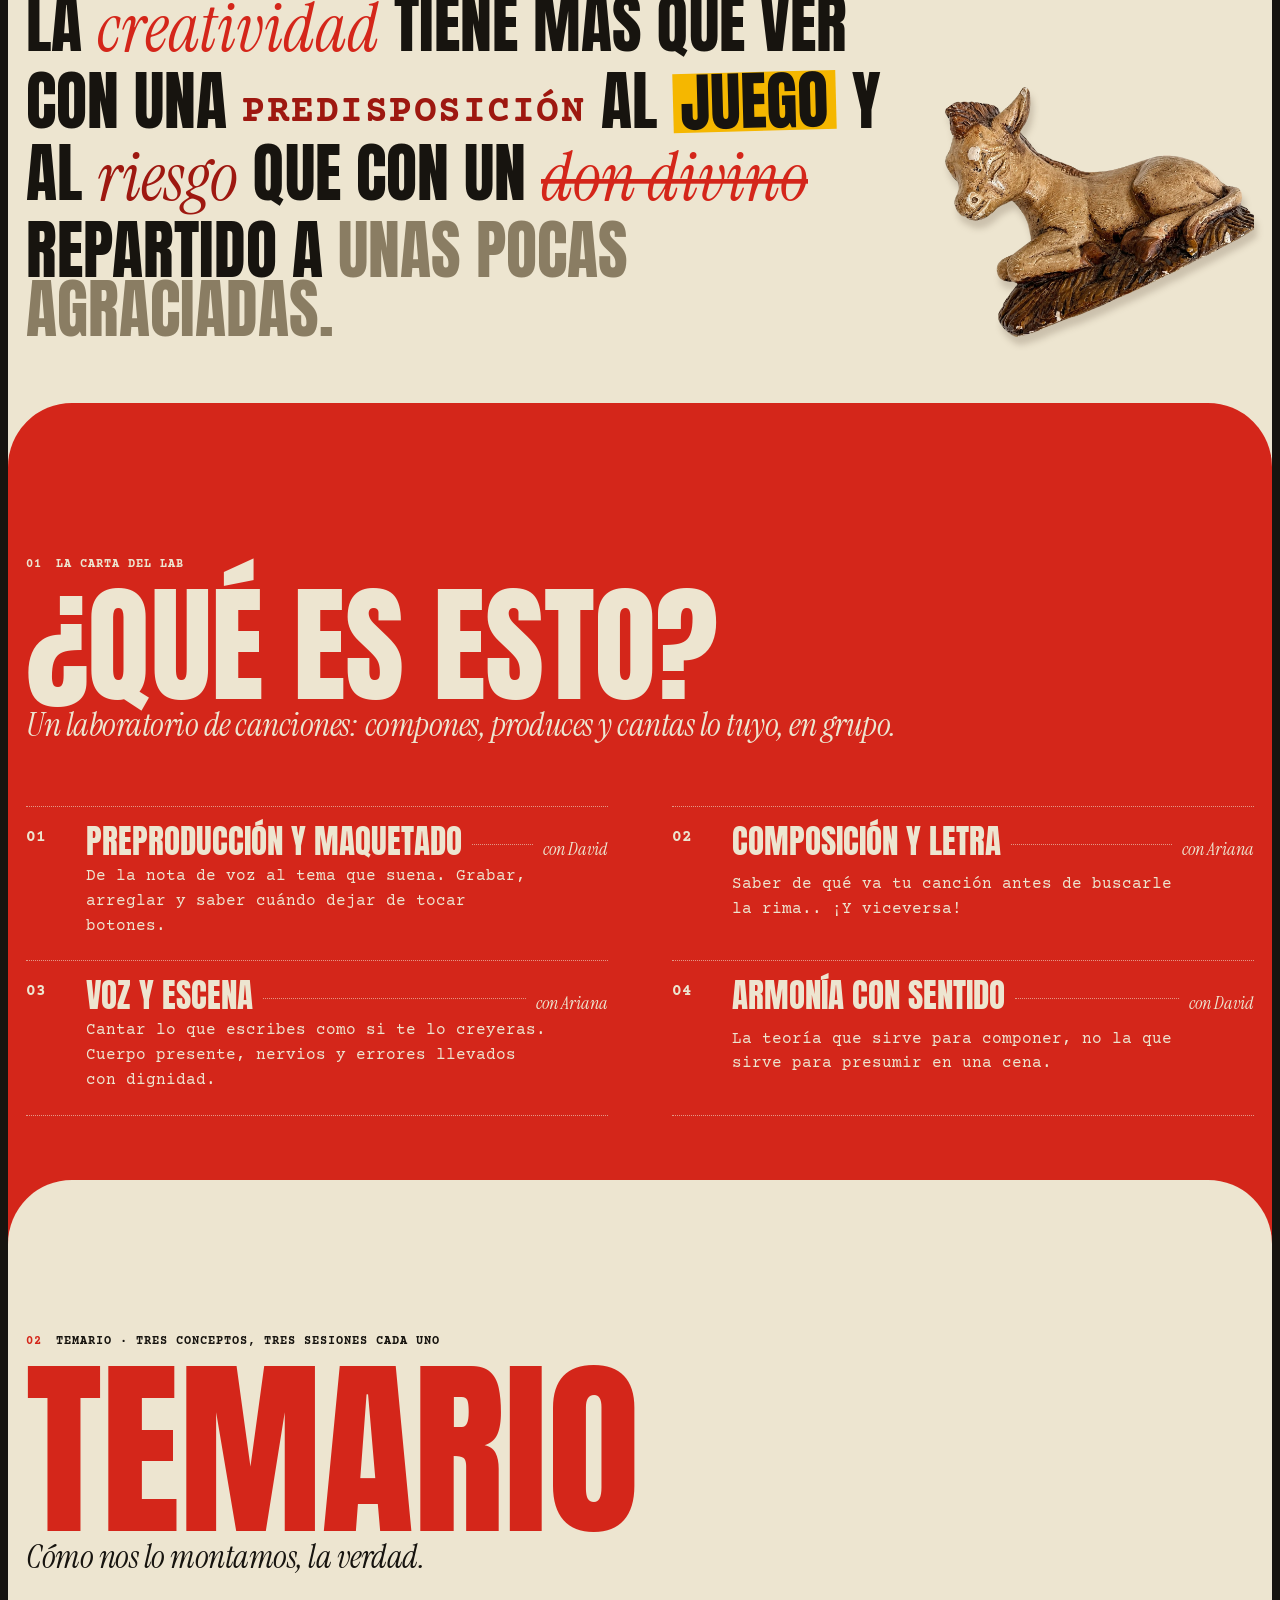
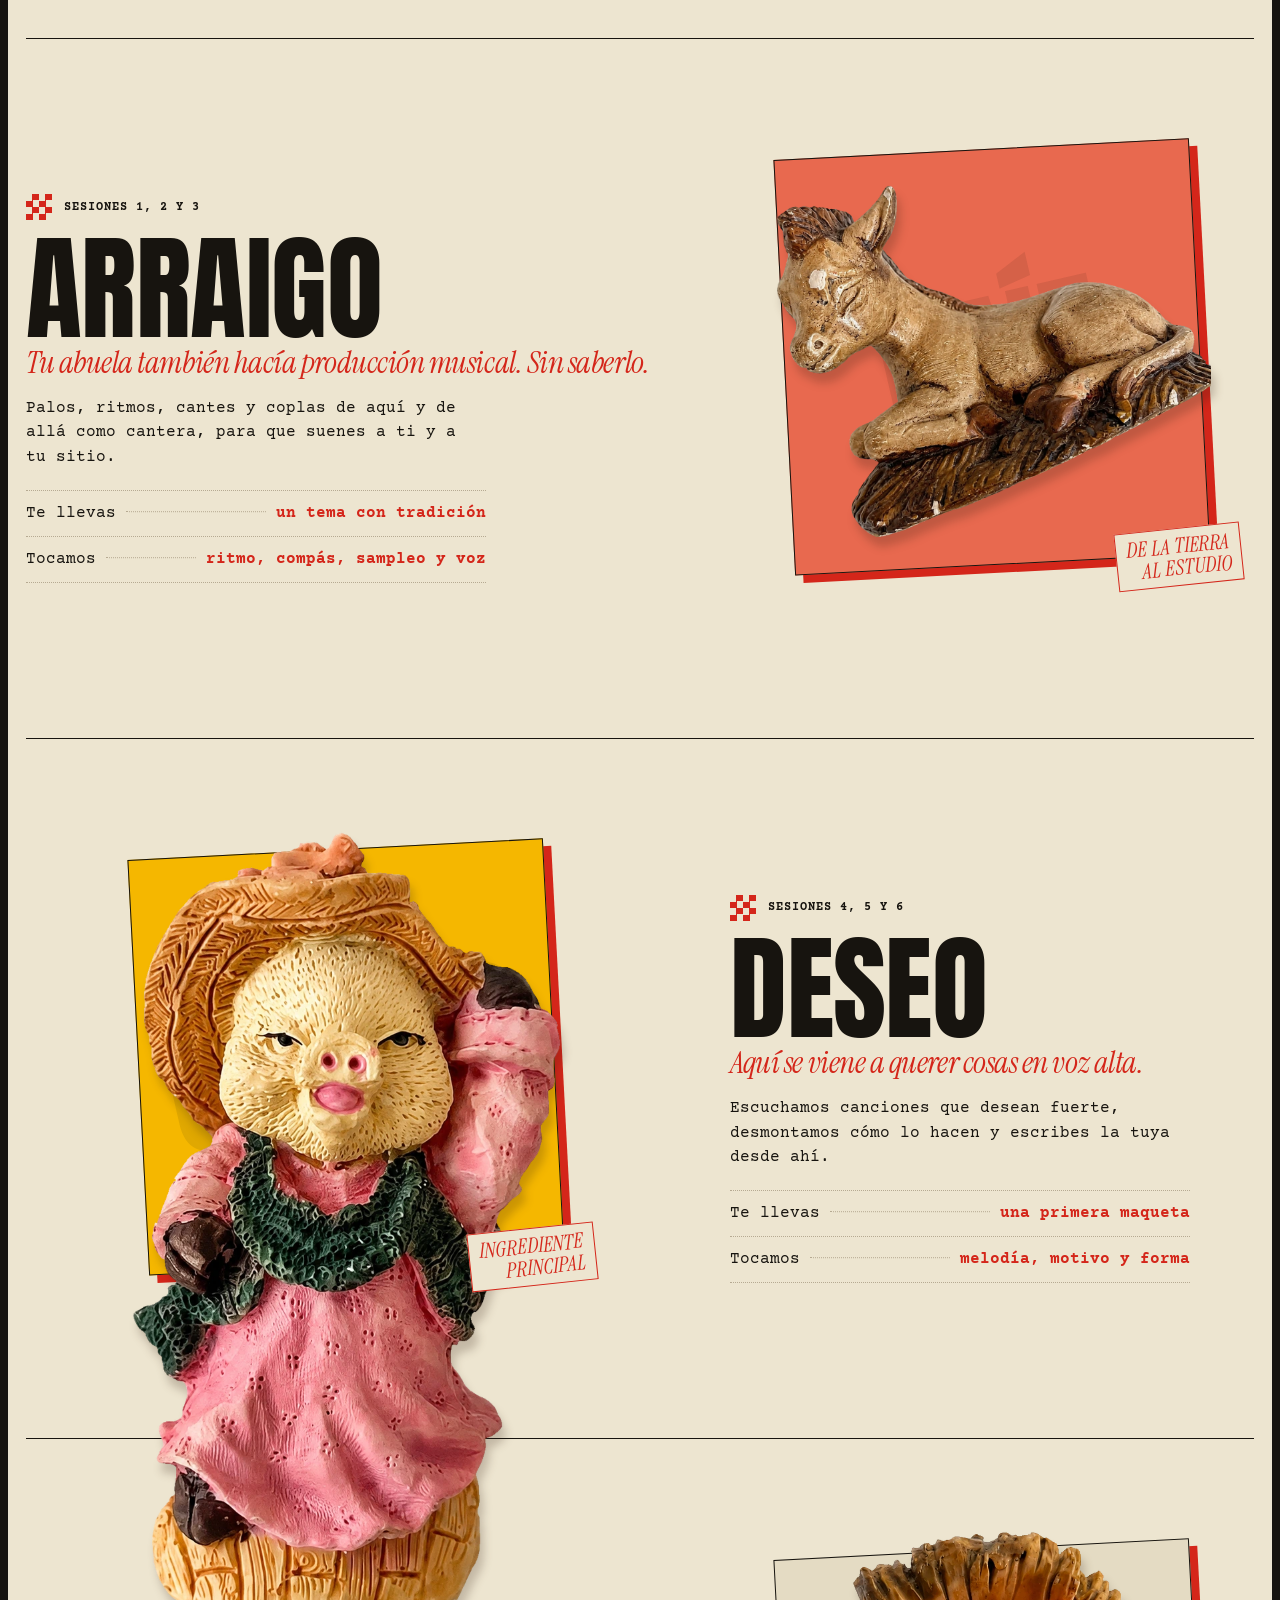
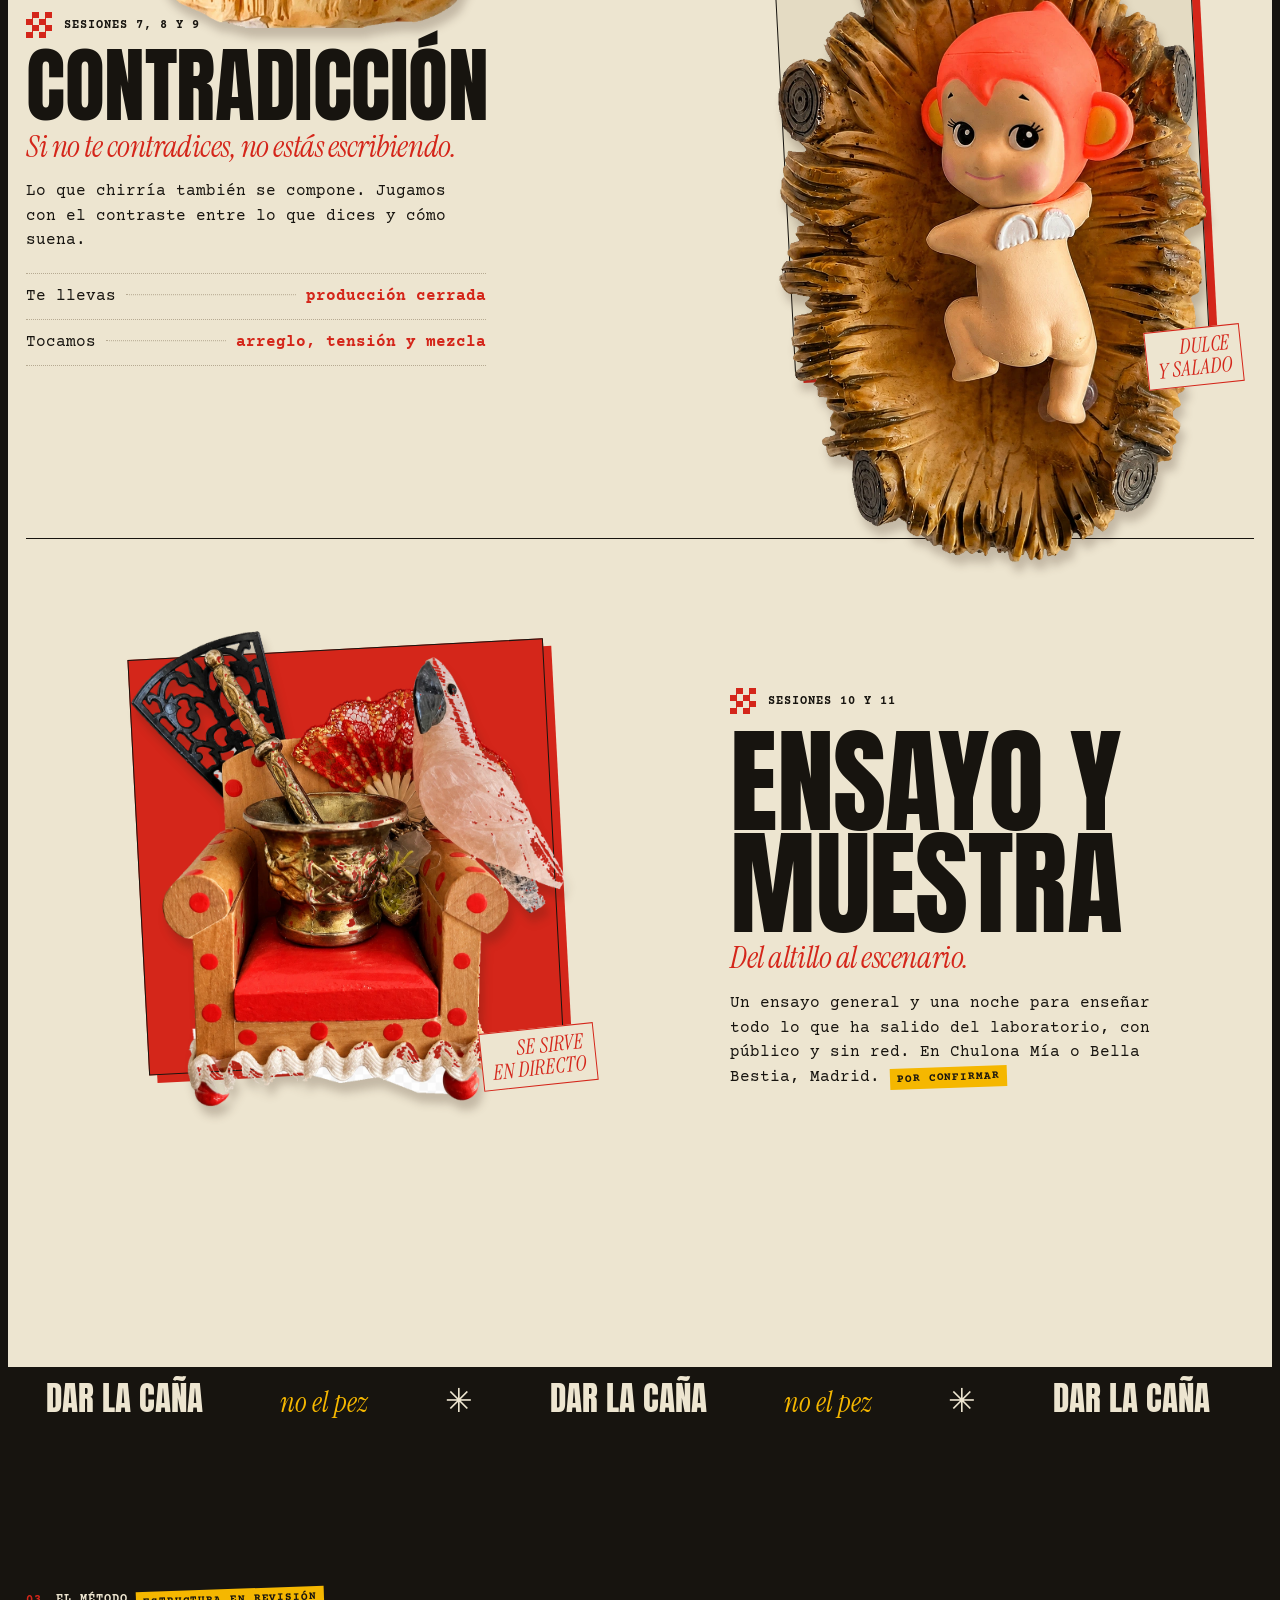
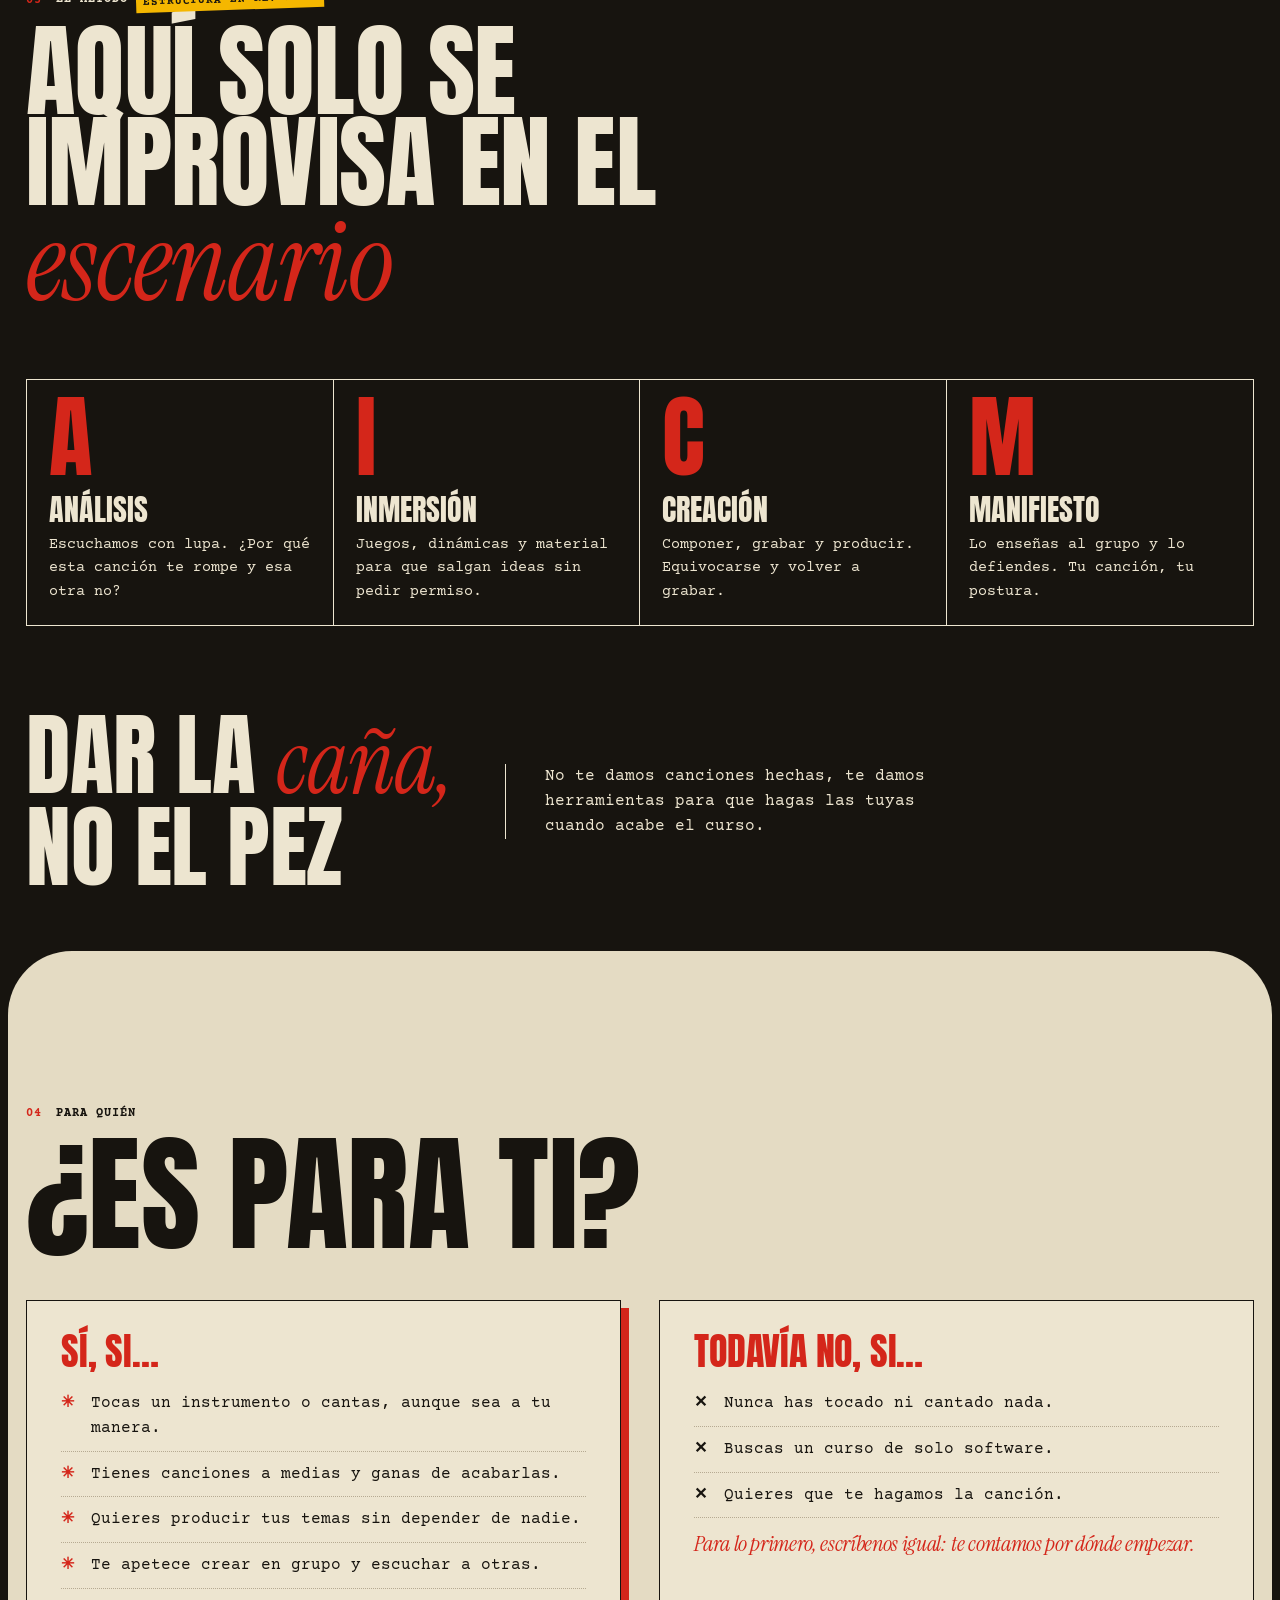
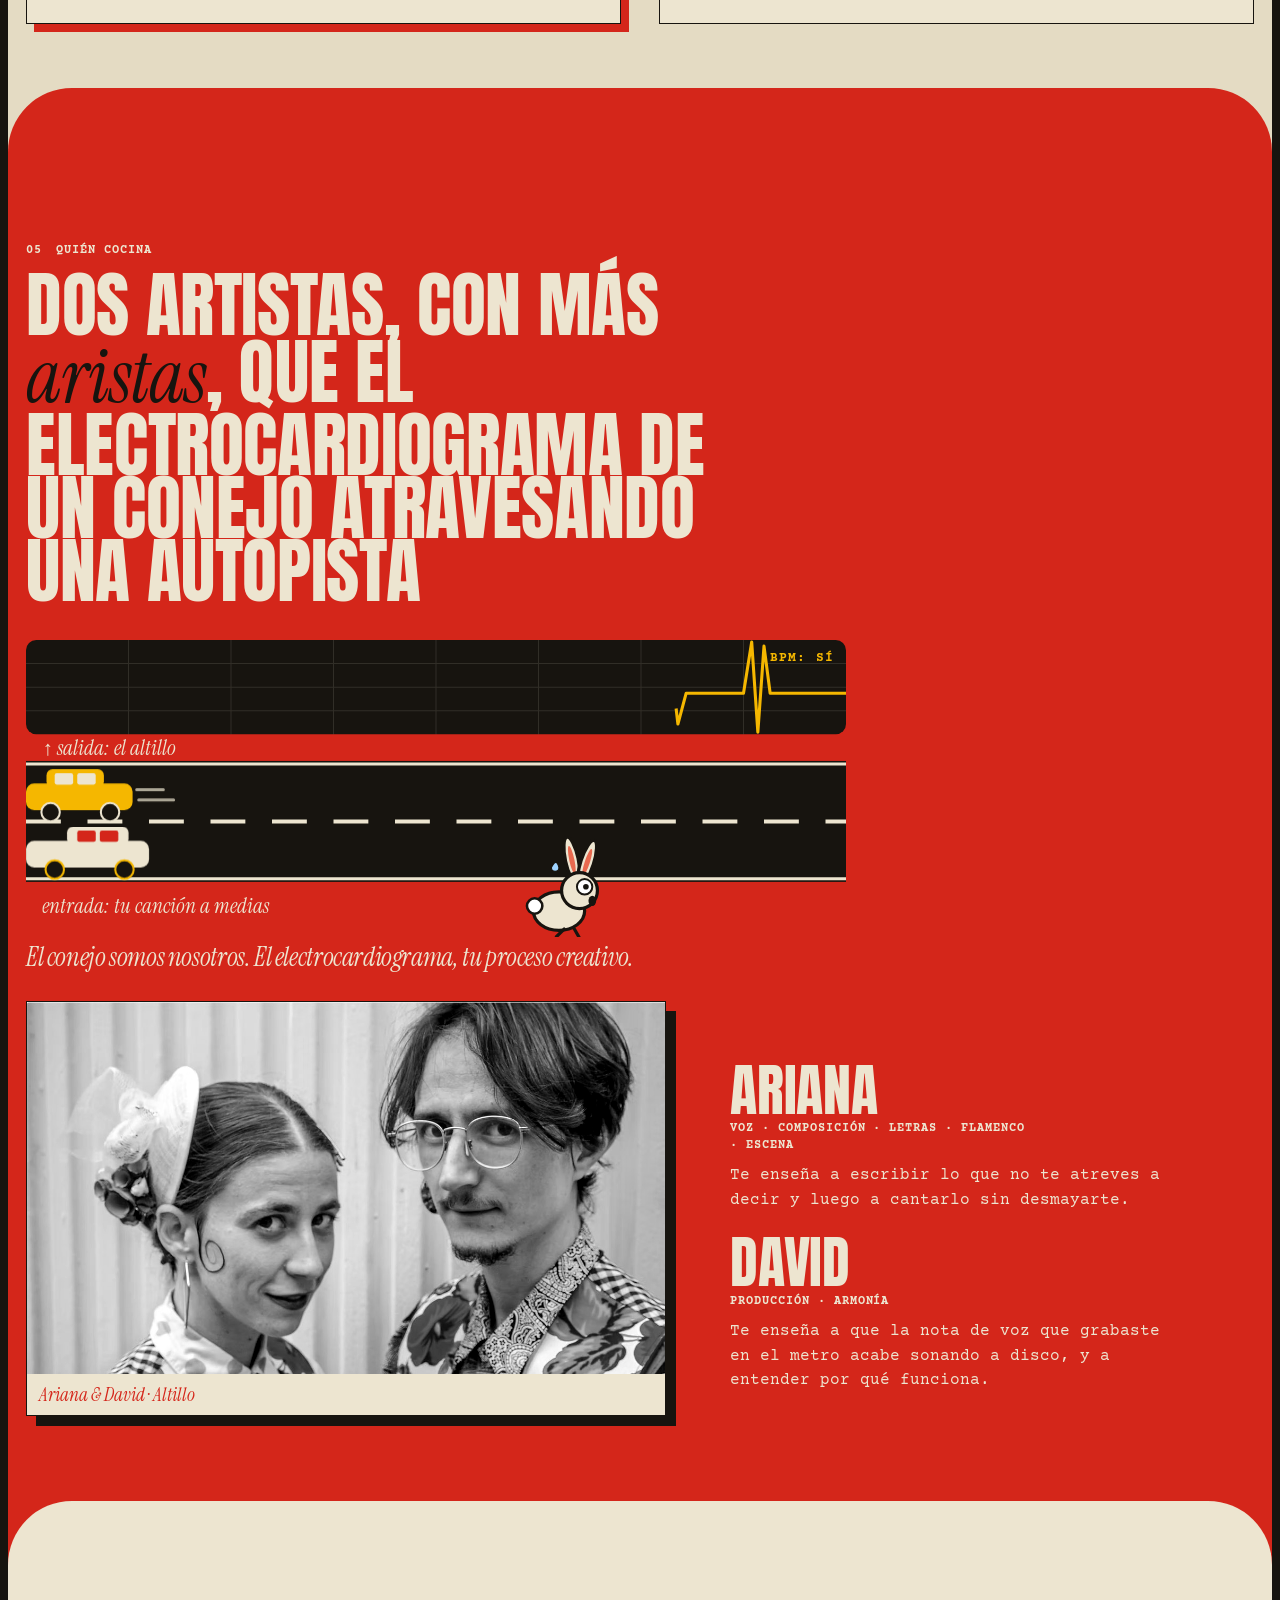
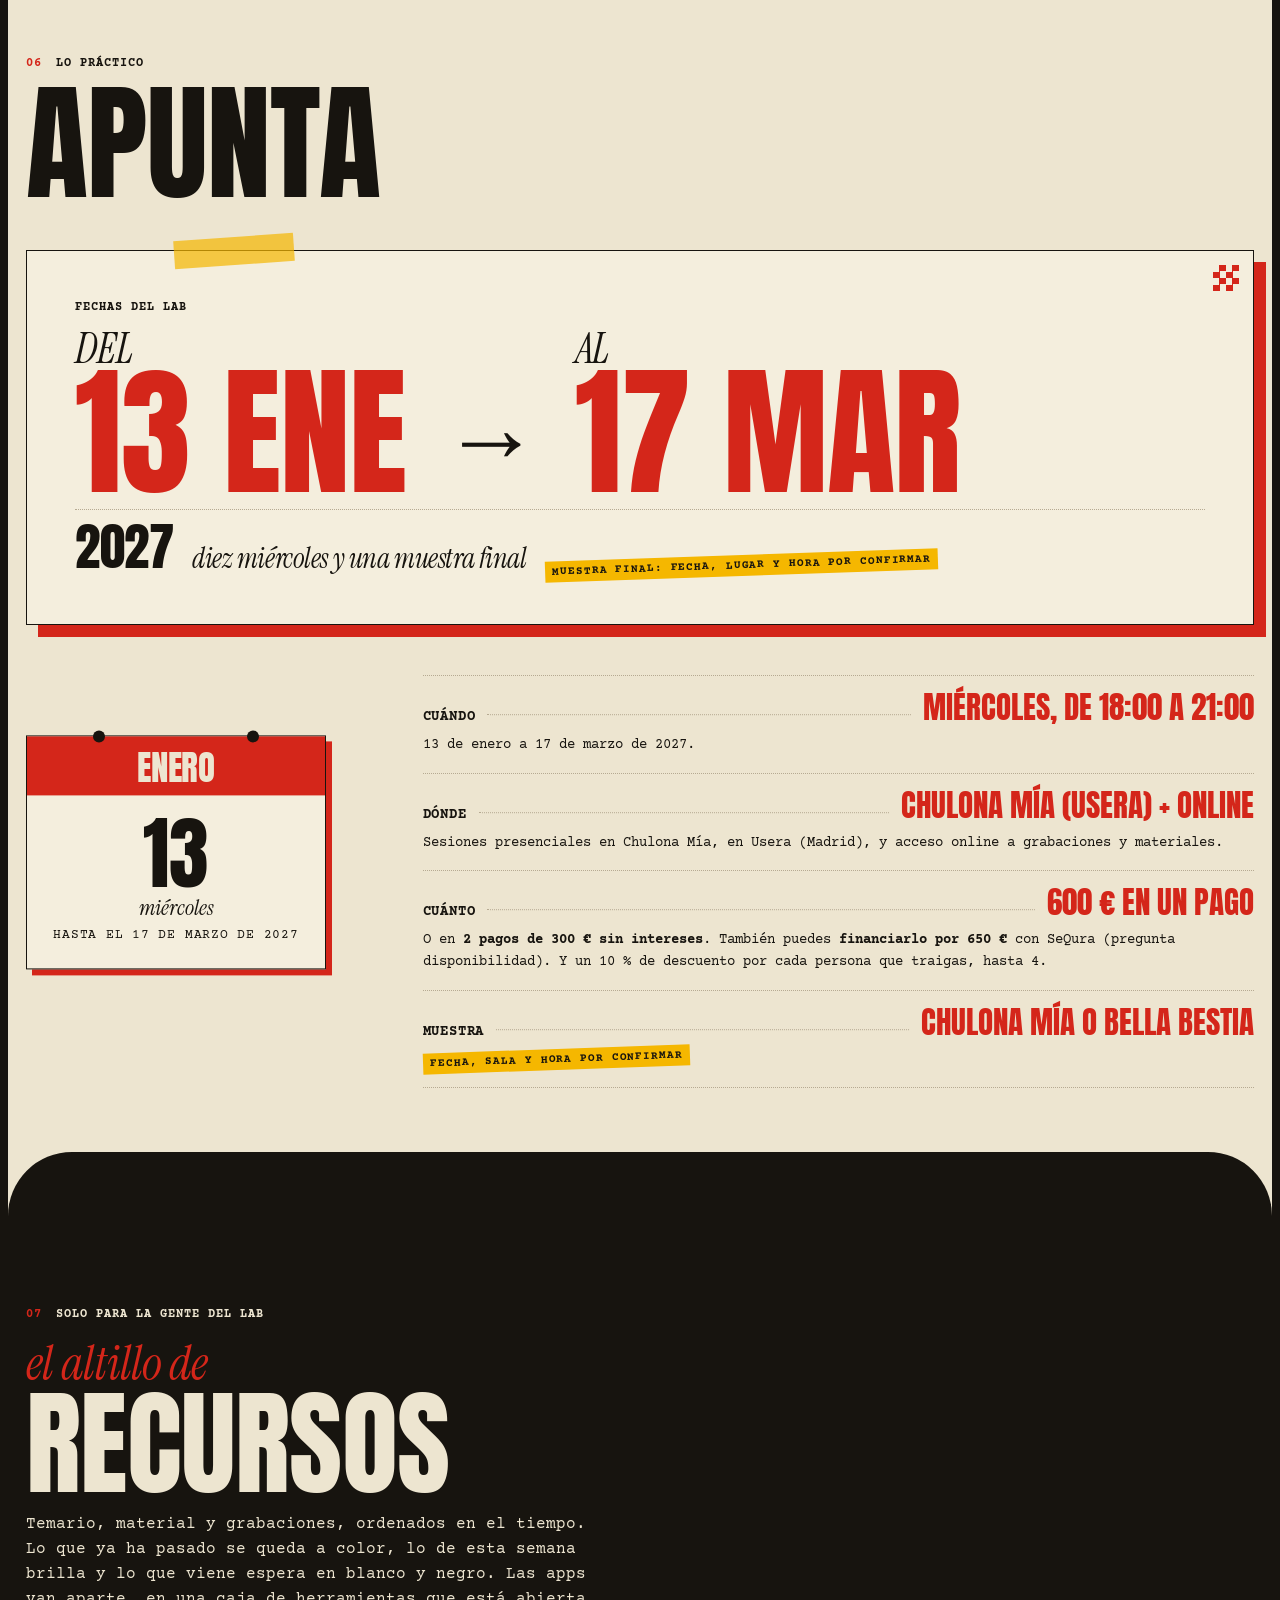
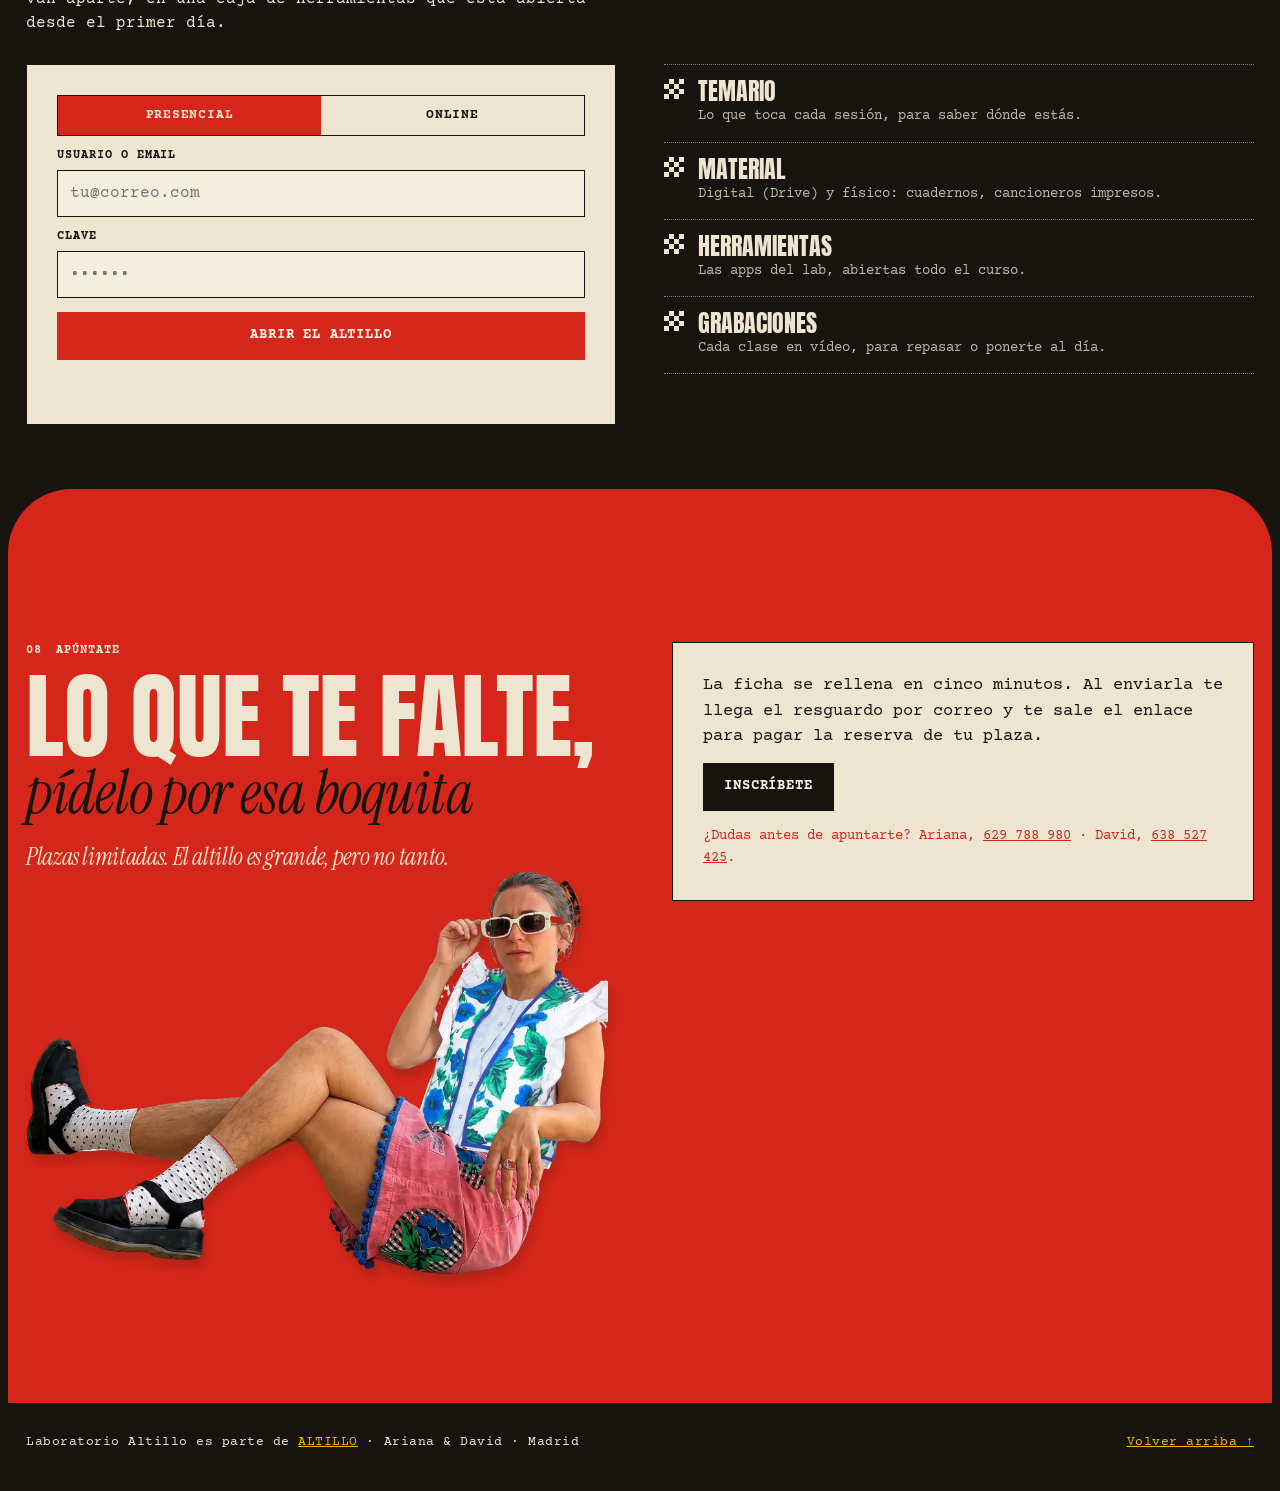
==== commit 5d37ffae: "AltilloLAB: el apartado Apúntate lleva a la inscripción real Quita el formulario de prototipo ("toda" ====
--- a/altillolab/index.html
+++ b/altillolab/index.html
@@ -739,19 +739,11 @@
         <span class="script nota">Plazas limitadas. El altillo es grande, pero no tanto.</span>
         <span class="trasto" data-par="40" aria-hidden="true"><img src="../assets/img/collage-ariana-v3.webp" alt="" width="700" height="487" style="--g:-5deg"></span>
       </div>
-      <form class="form" id="f-contacto" novalidate>
-        <div class="row">
-          <label for="c-nombre">Nombre<input id="c-nombre" autocomplete="name"></label>
-          <label for="c-mail">Email<input id="c-mail" type="email" autocomplete="email"></label>
-        </div>
-        <label for="c-toco">¿Qué tocas o cantas?<input id="c-toco" placeholder="Guitarra, voz, ukelele, lo que sea"></label>
-        <label for="c-modo">Me interesa
-          <select id="c-modo"><option>Presencial en Madrid</option><option>Online</option><option>Solo quiero info</option></select>
-        </label>
-        <label for="c-cancion">Cuéntanos tu canción a medias<textarea id="c-cancion" rows="3"></textarea></label>
-        <button class="btn" type="submit" style="background:var(--tinta);border-color:var(--tinta)">Mandar</button>
-        <p class="msg" id="c-msg" role="status"></p>
-      </form>
+      <div class="form" id="inscribete">
+        <p style="font-size:1.05rem;line-height:1.5">La ficha se rellena en cinco minutos. Al enviarla te llega el resguardo por correo y te sale el enlace para pagar la reserva de tu plaza.</p>
+        <a class="btn" href="inscripcion/" style="background:var(--tinta);border-color:var(--tinta);justify-self:start">Inscríbete</a>
+        <p class="msg">¿Dudas antes de apuntarte? Ariana, <a href="tel:+34629788980">629 788 980</a> · David, <a href="tel:+34638527425">638 527 425</a>.</p>
+      </div>
     </div>
   </section>
 </main>
@@ -935,9 +927,6 @@
       pinta(); }
   }catch(e){}
 
-  document.getElementById('f-contacto').addEventListener('submit', function(ev){
-    ev.preventDefault(); document.getElementById('c-msg').textContent = 'Prototipo: este formulario todavía no envía nada.';
-  });
 })();
 </script>
 </body>
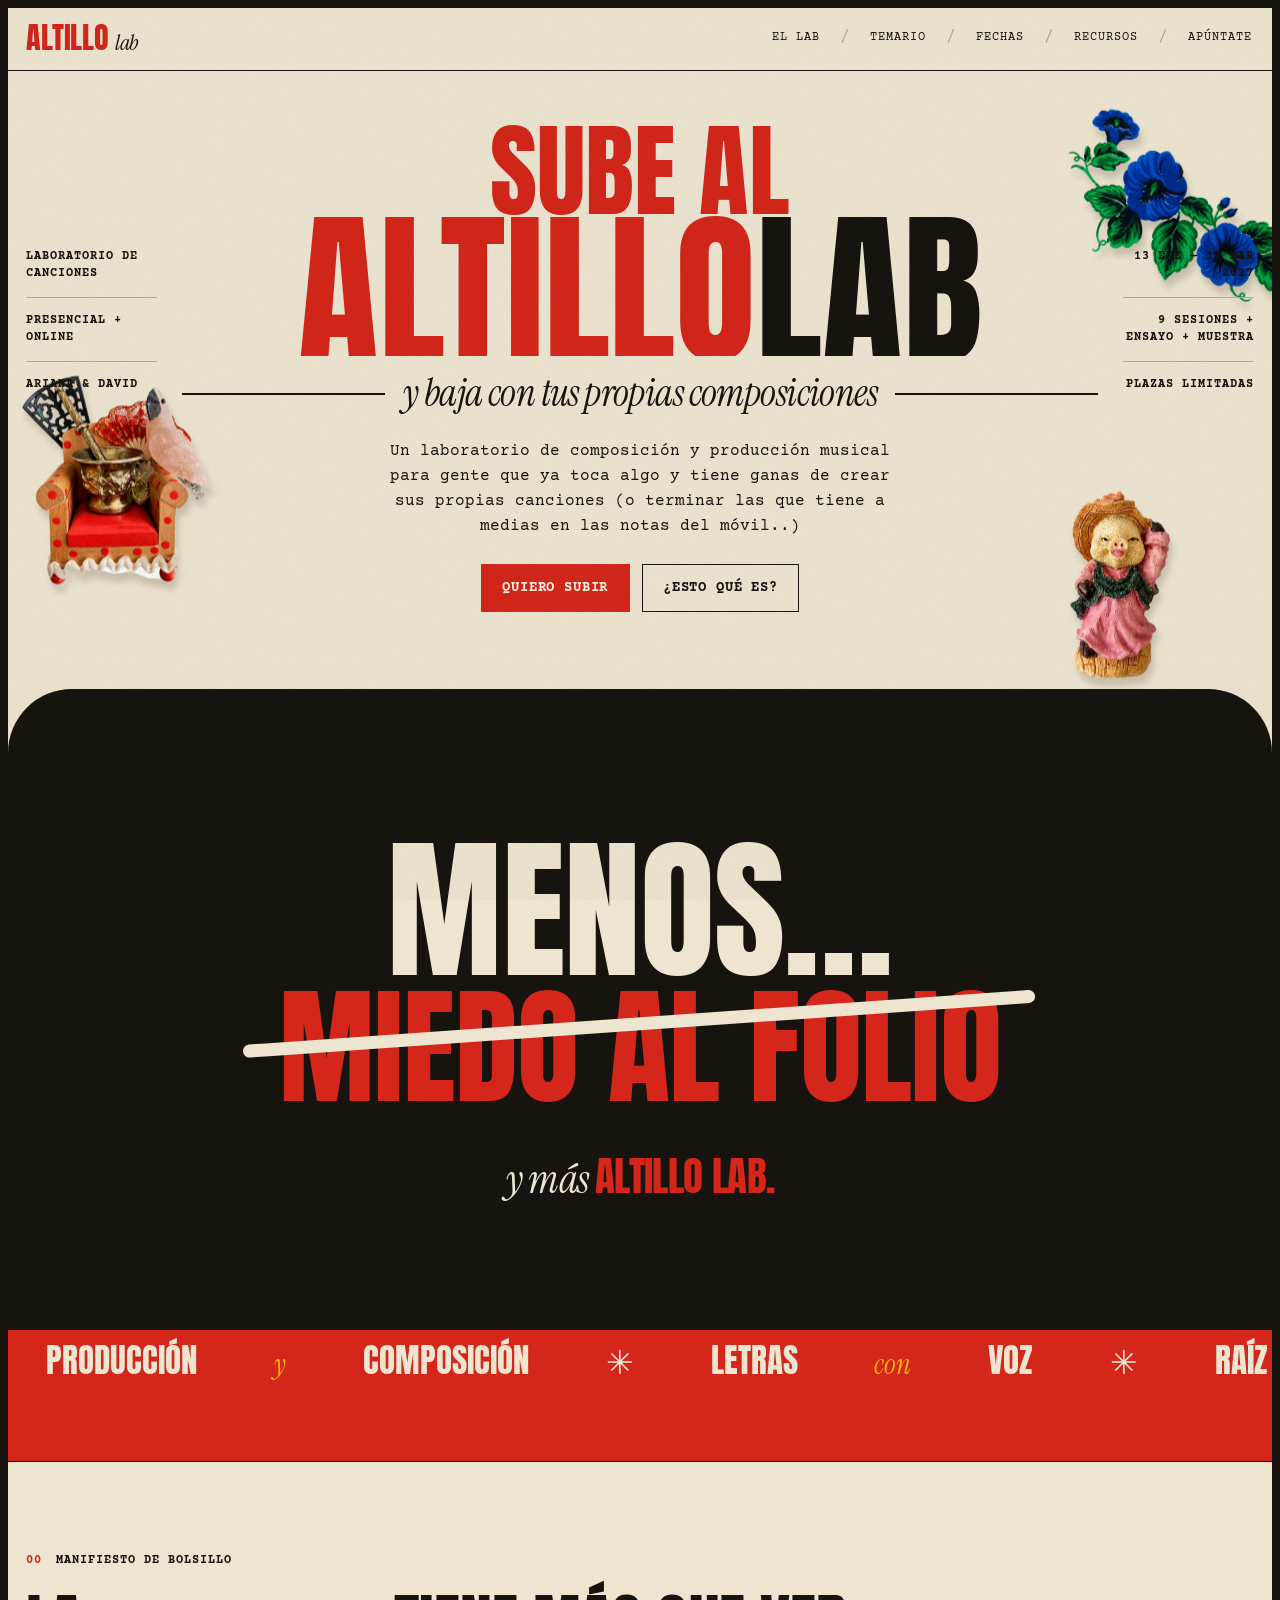
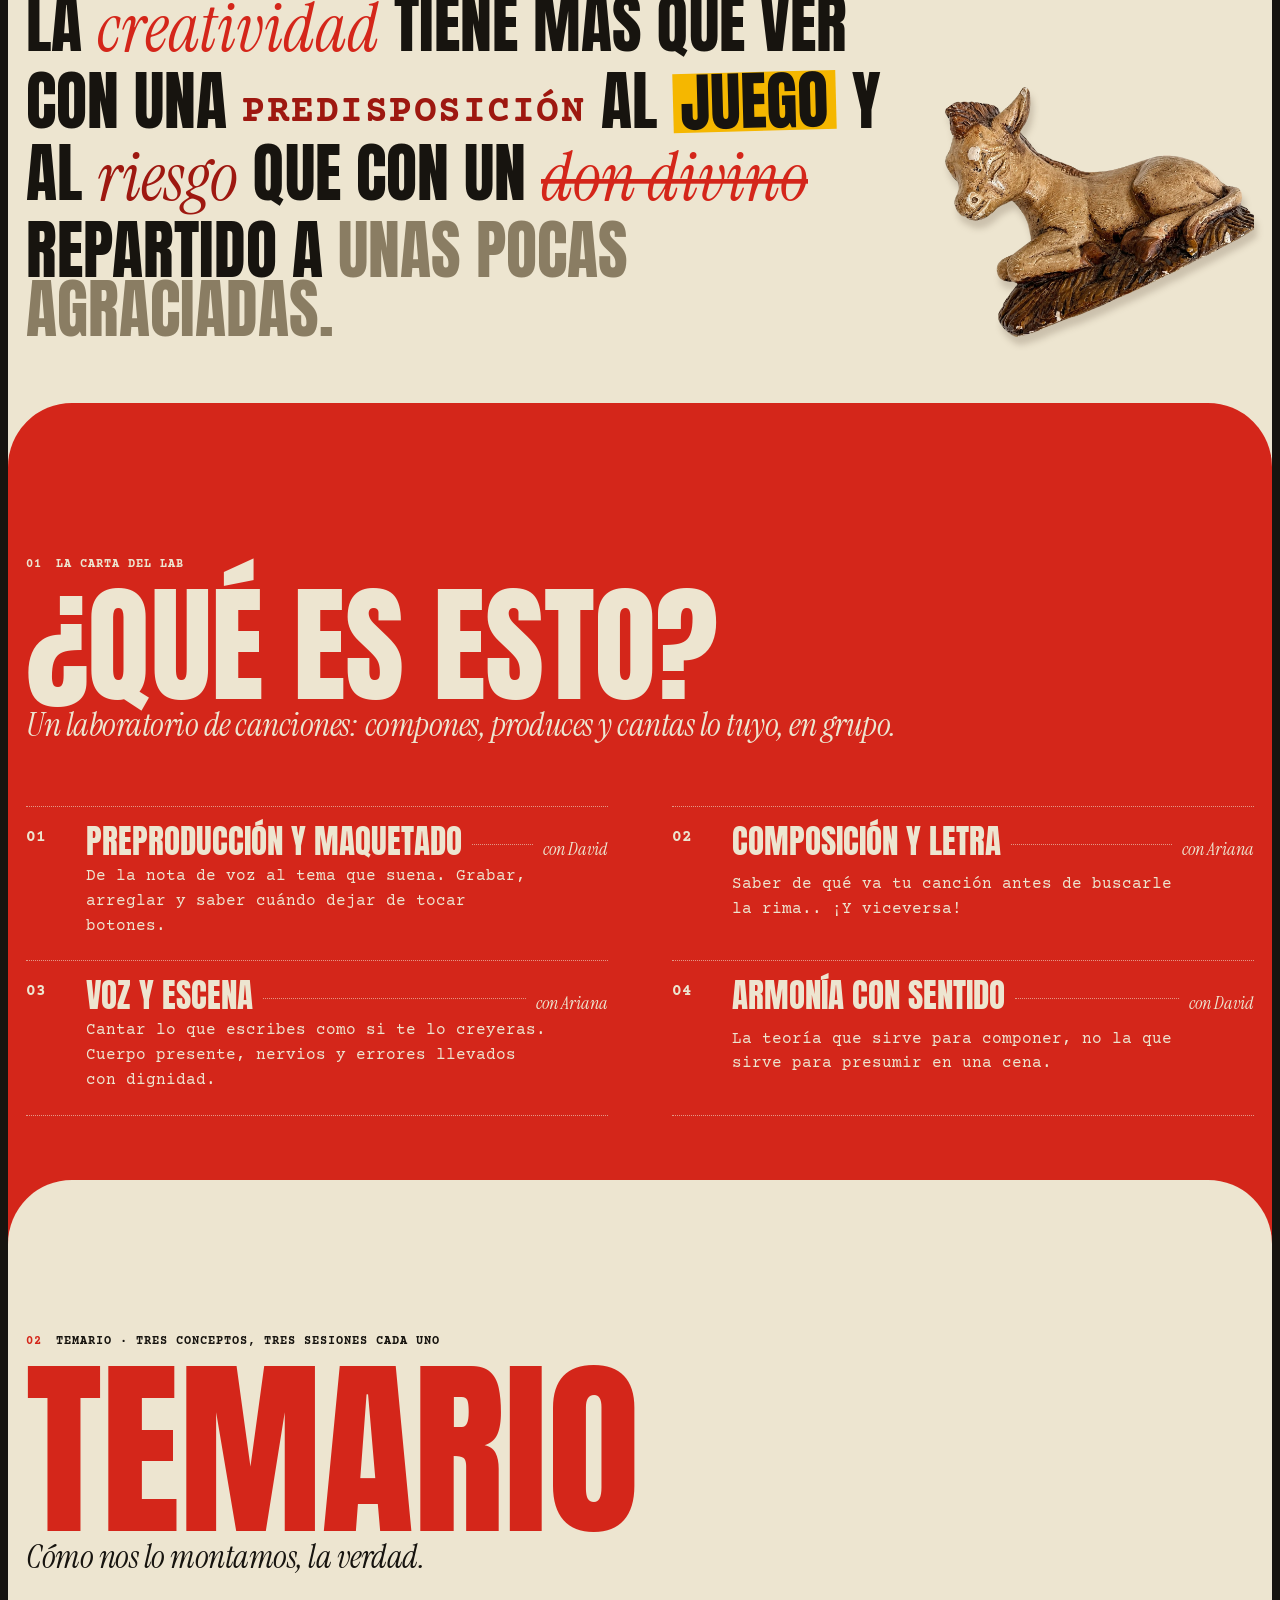
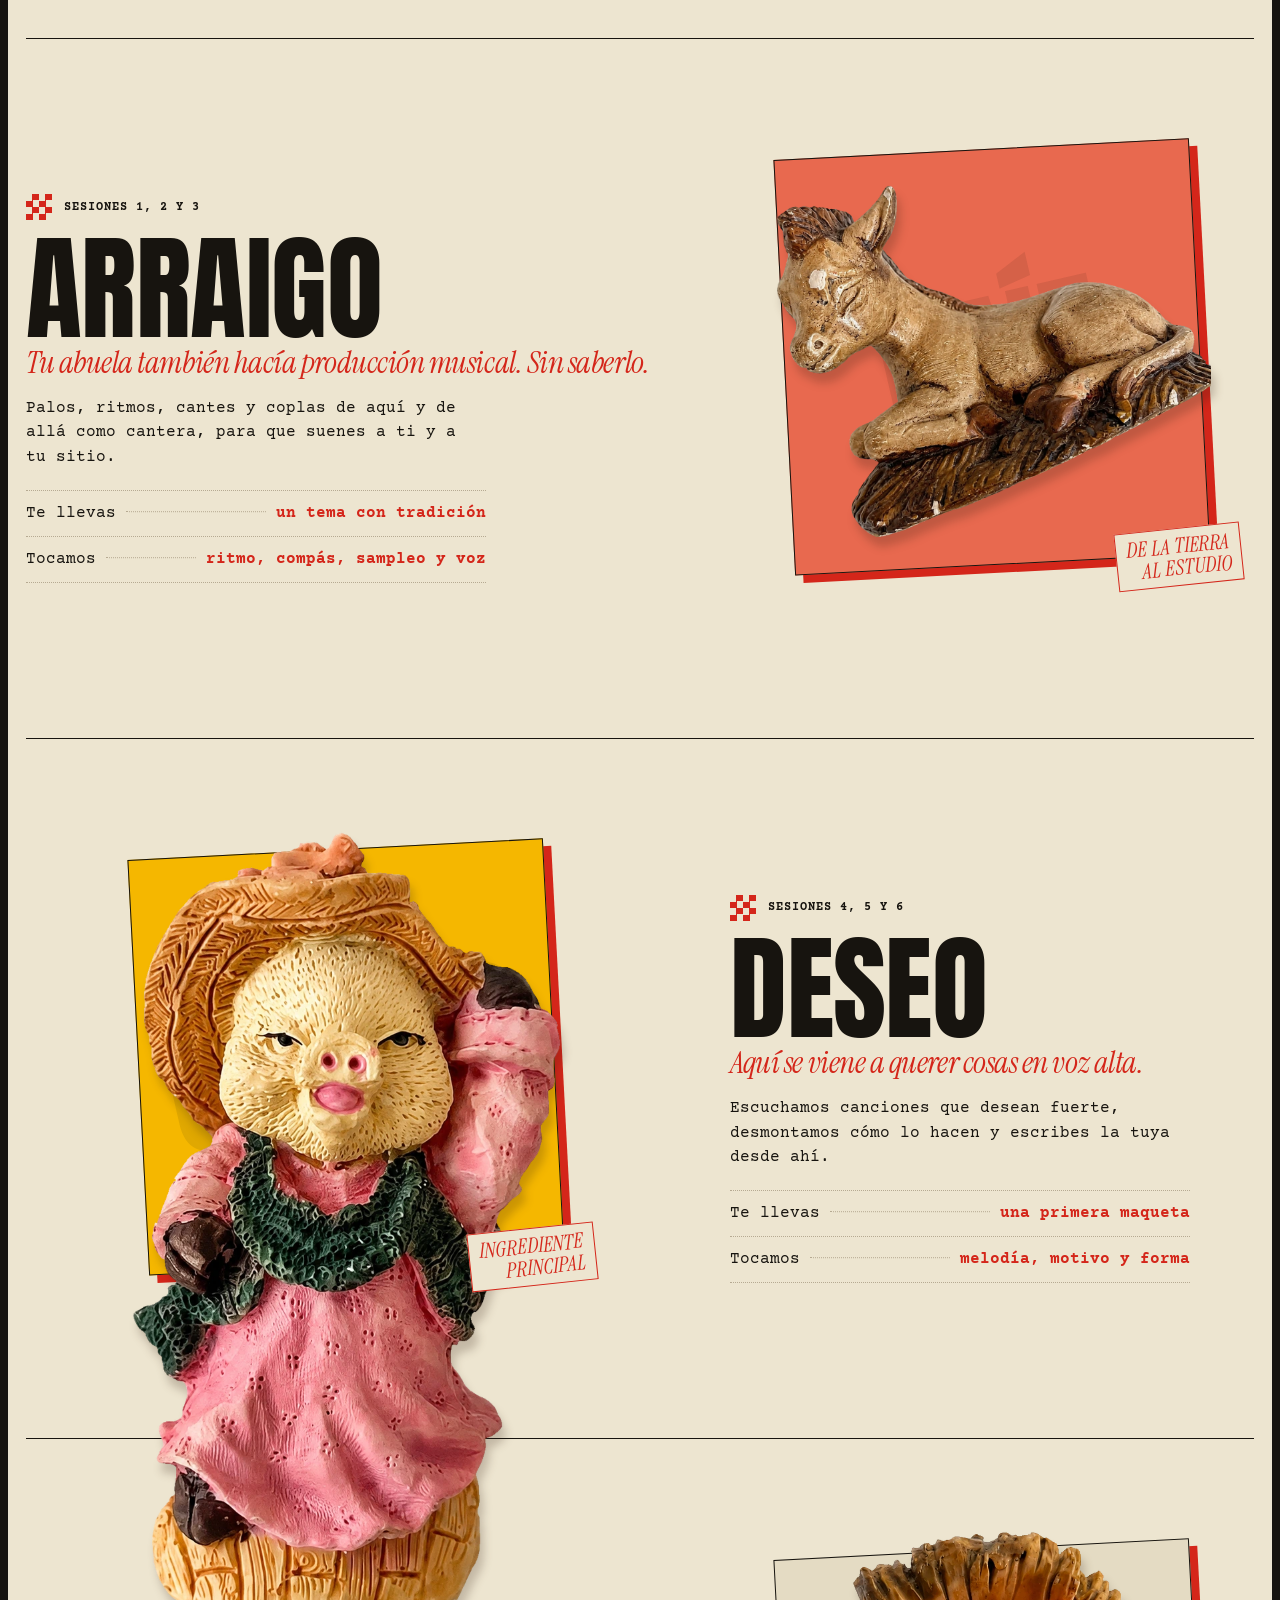
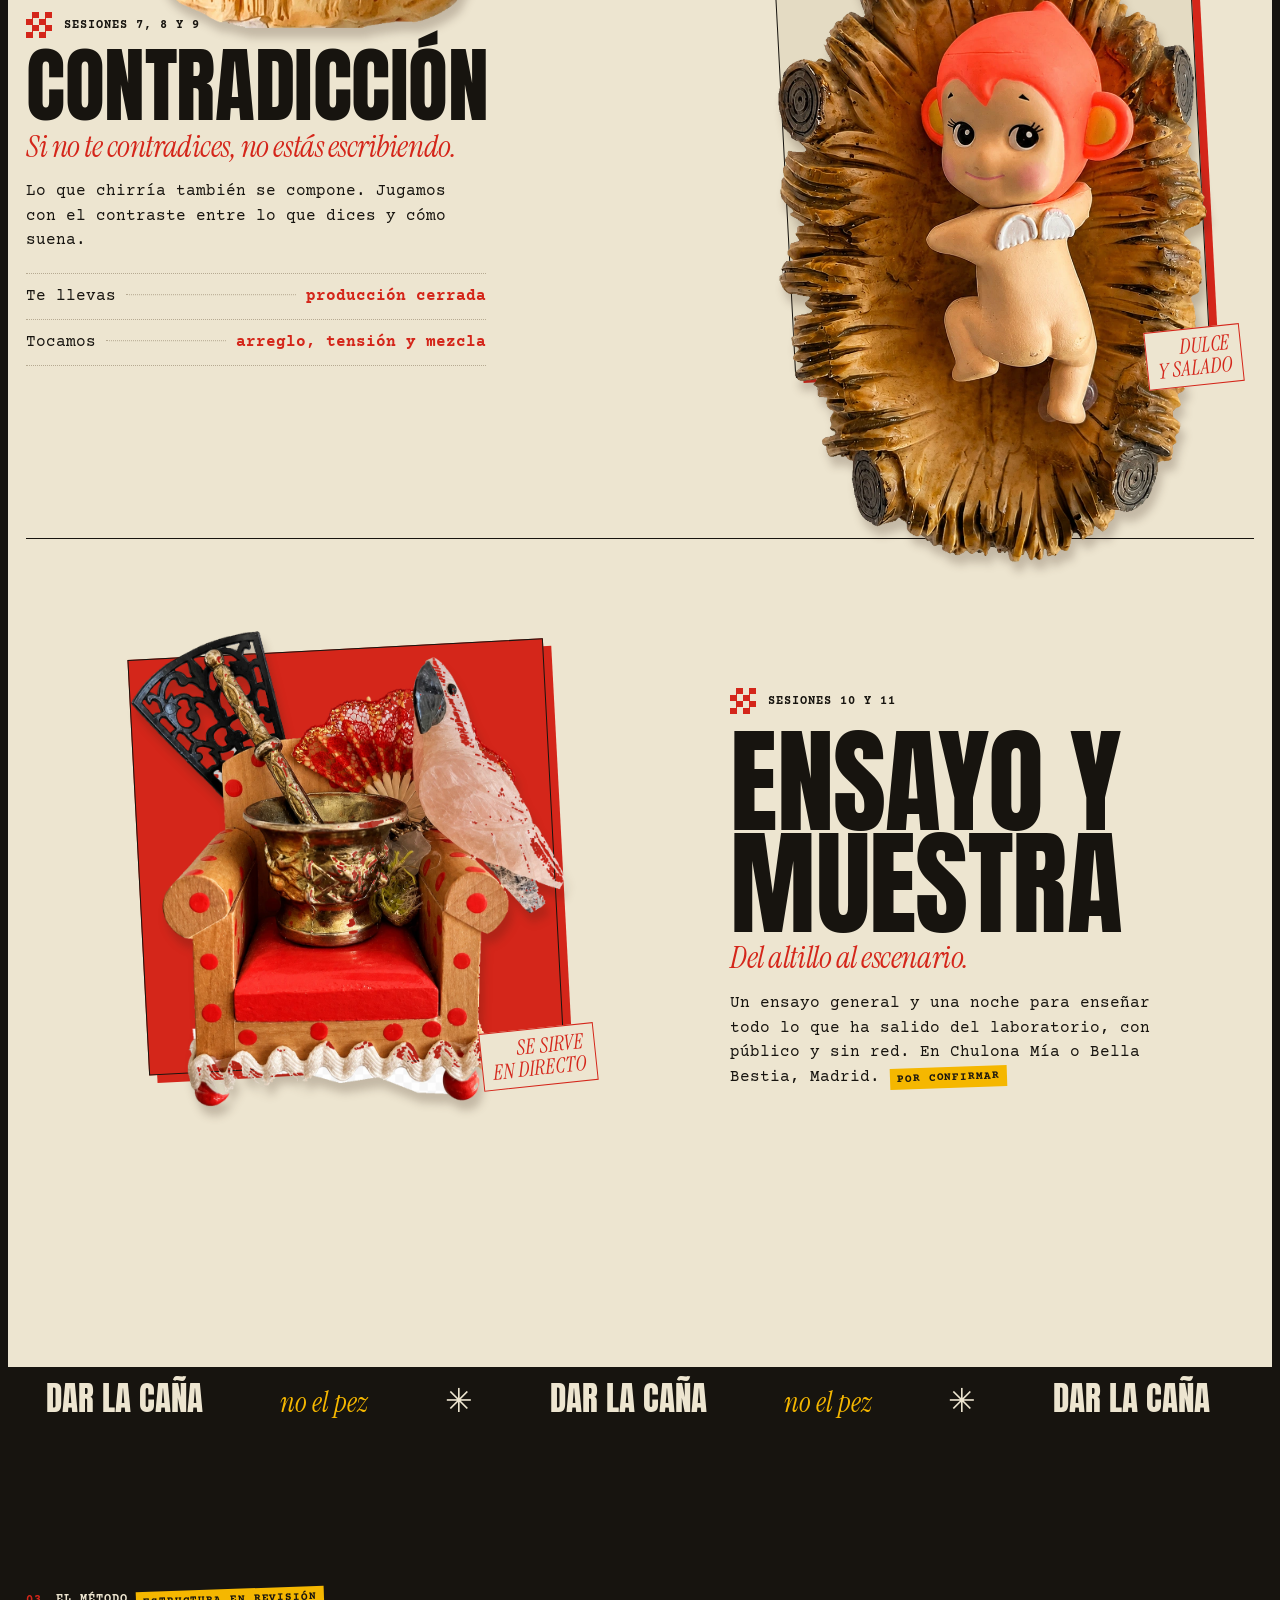
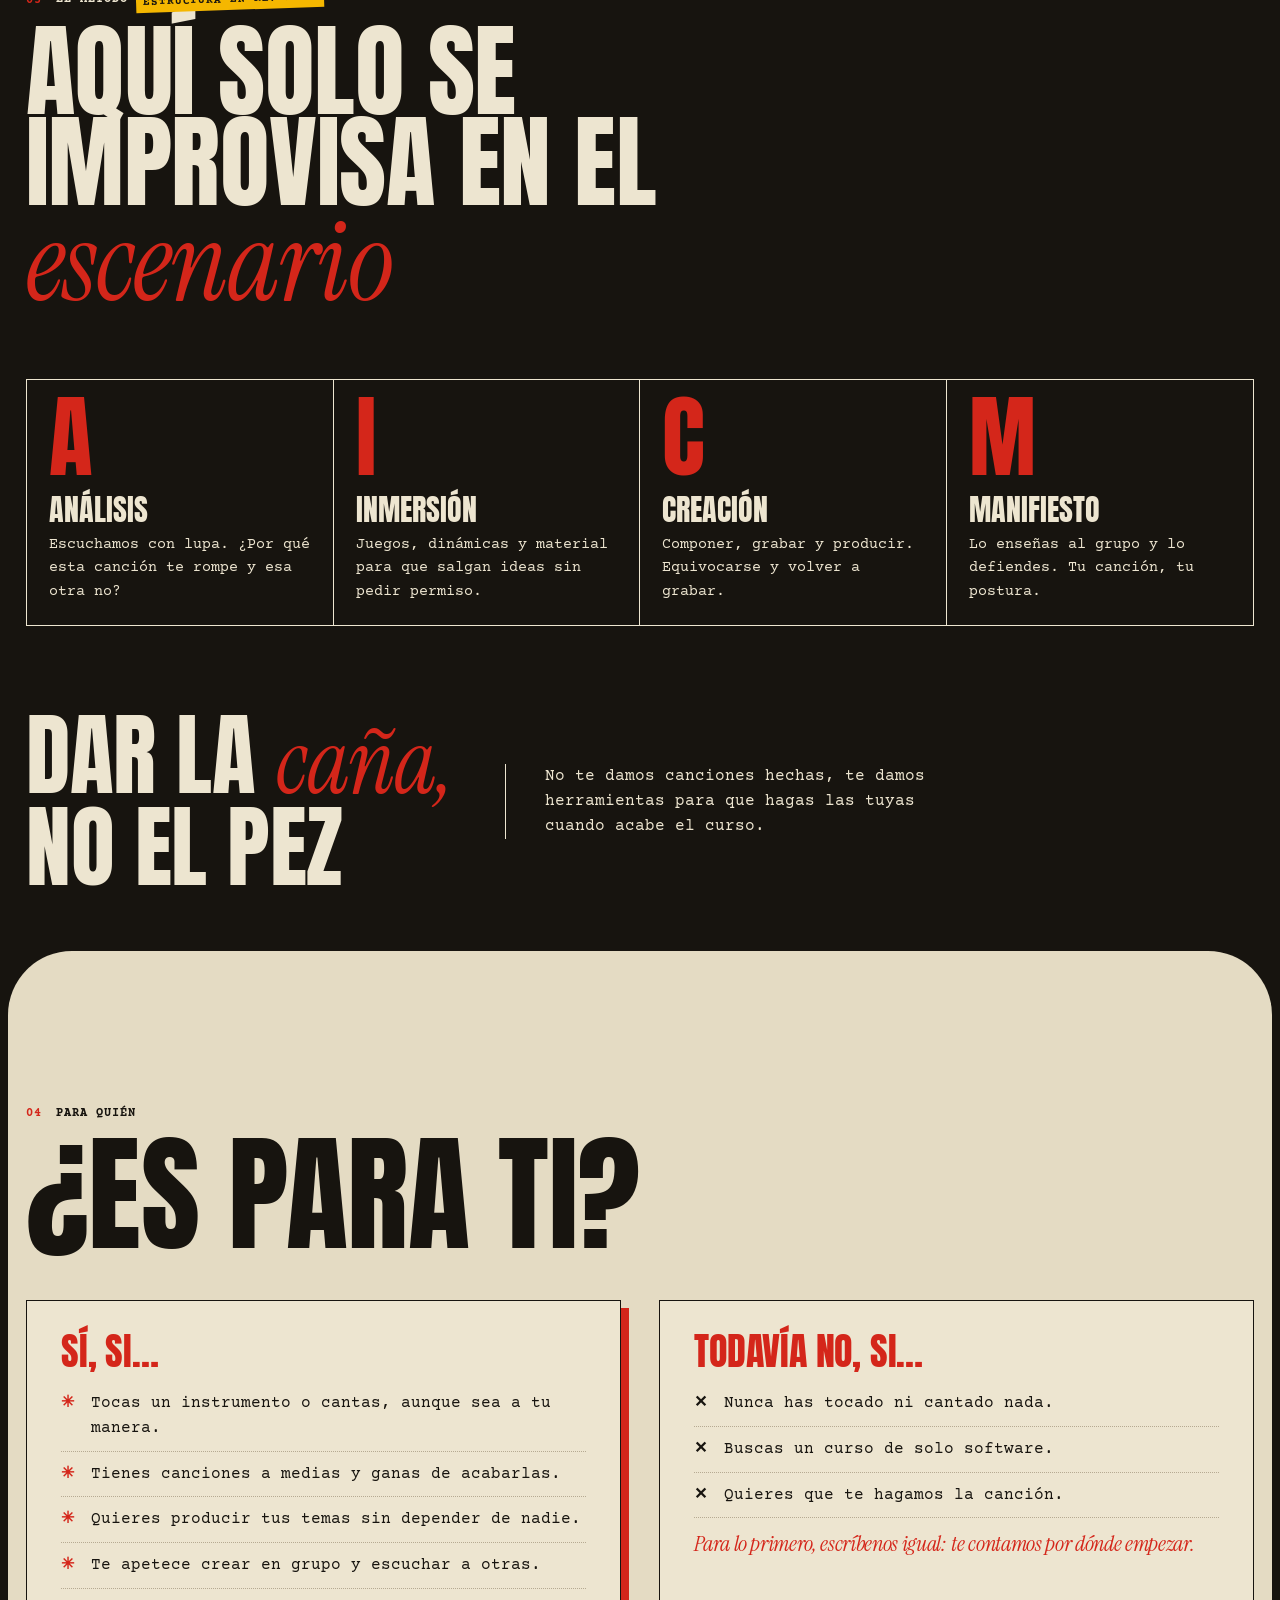
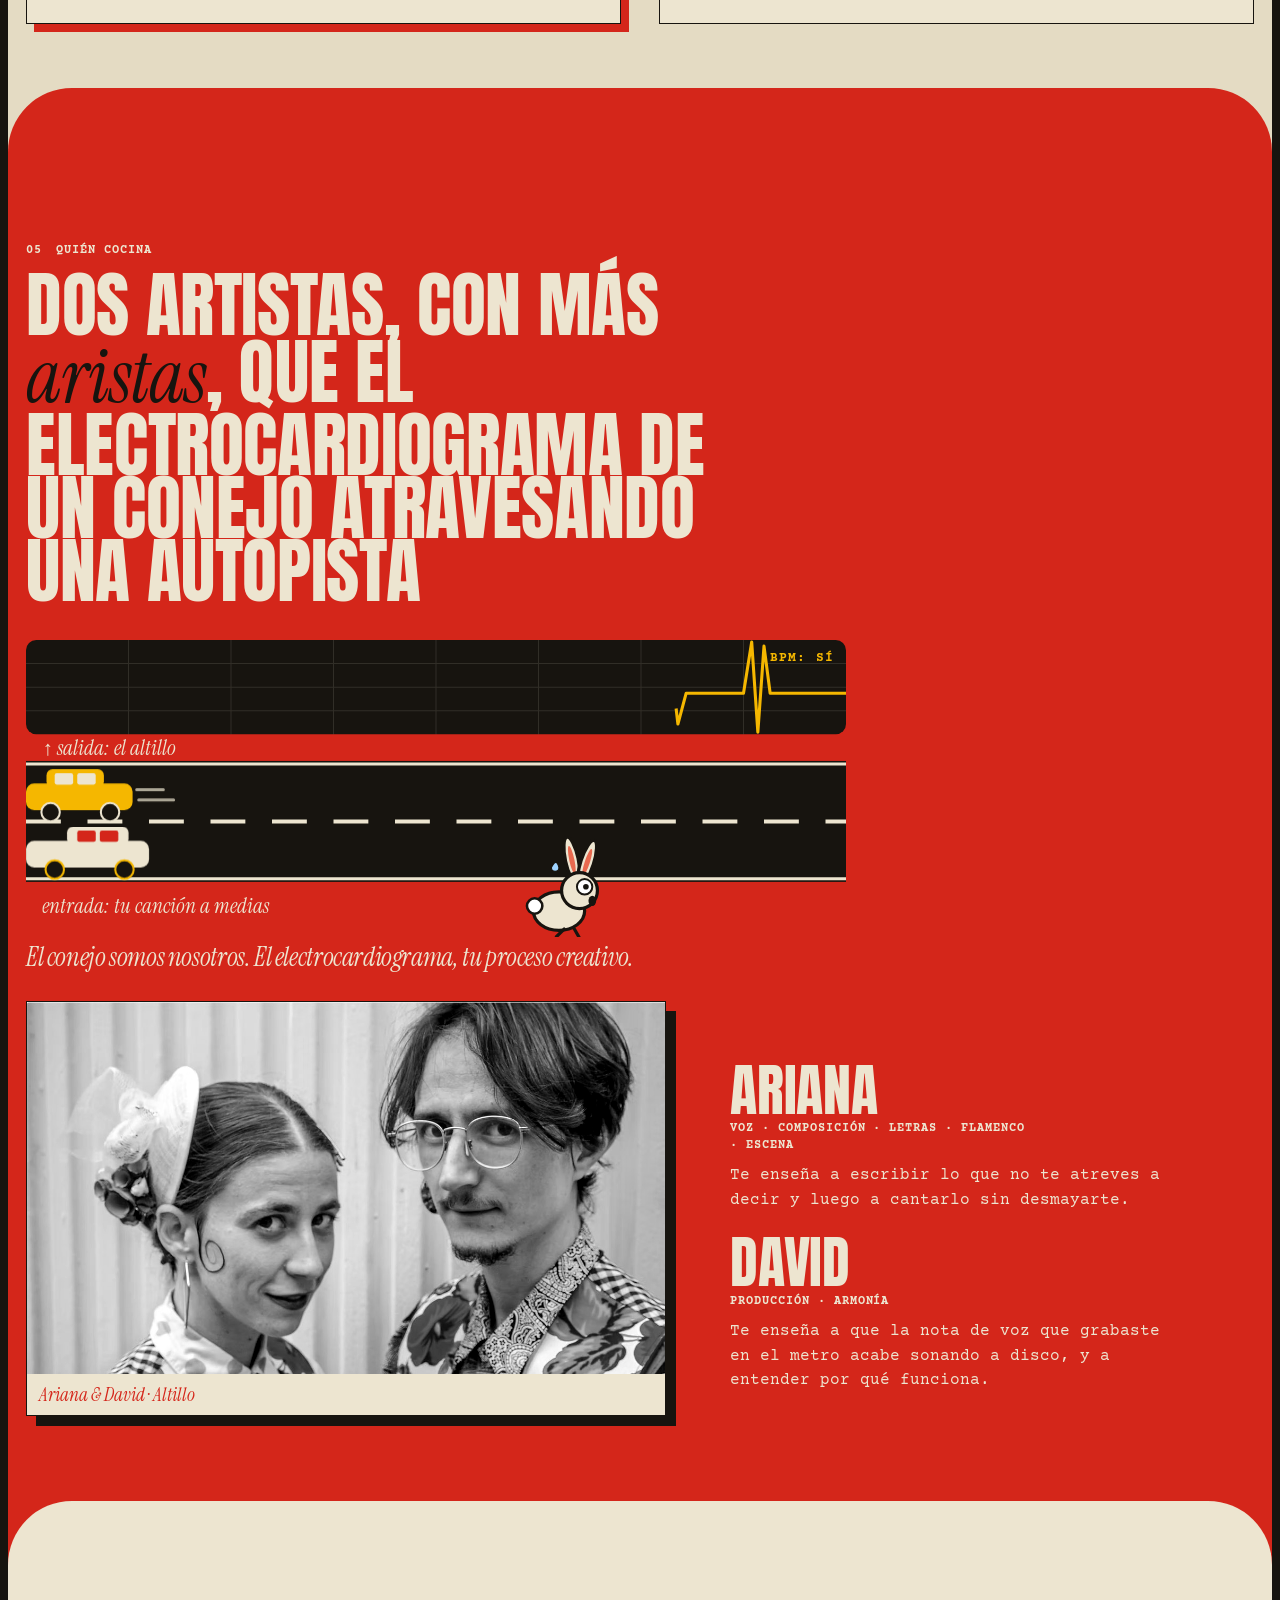
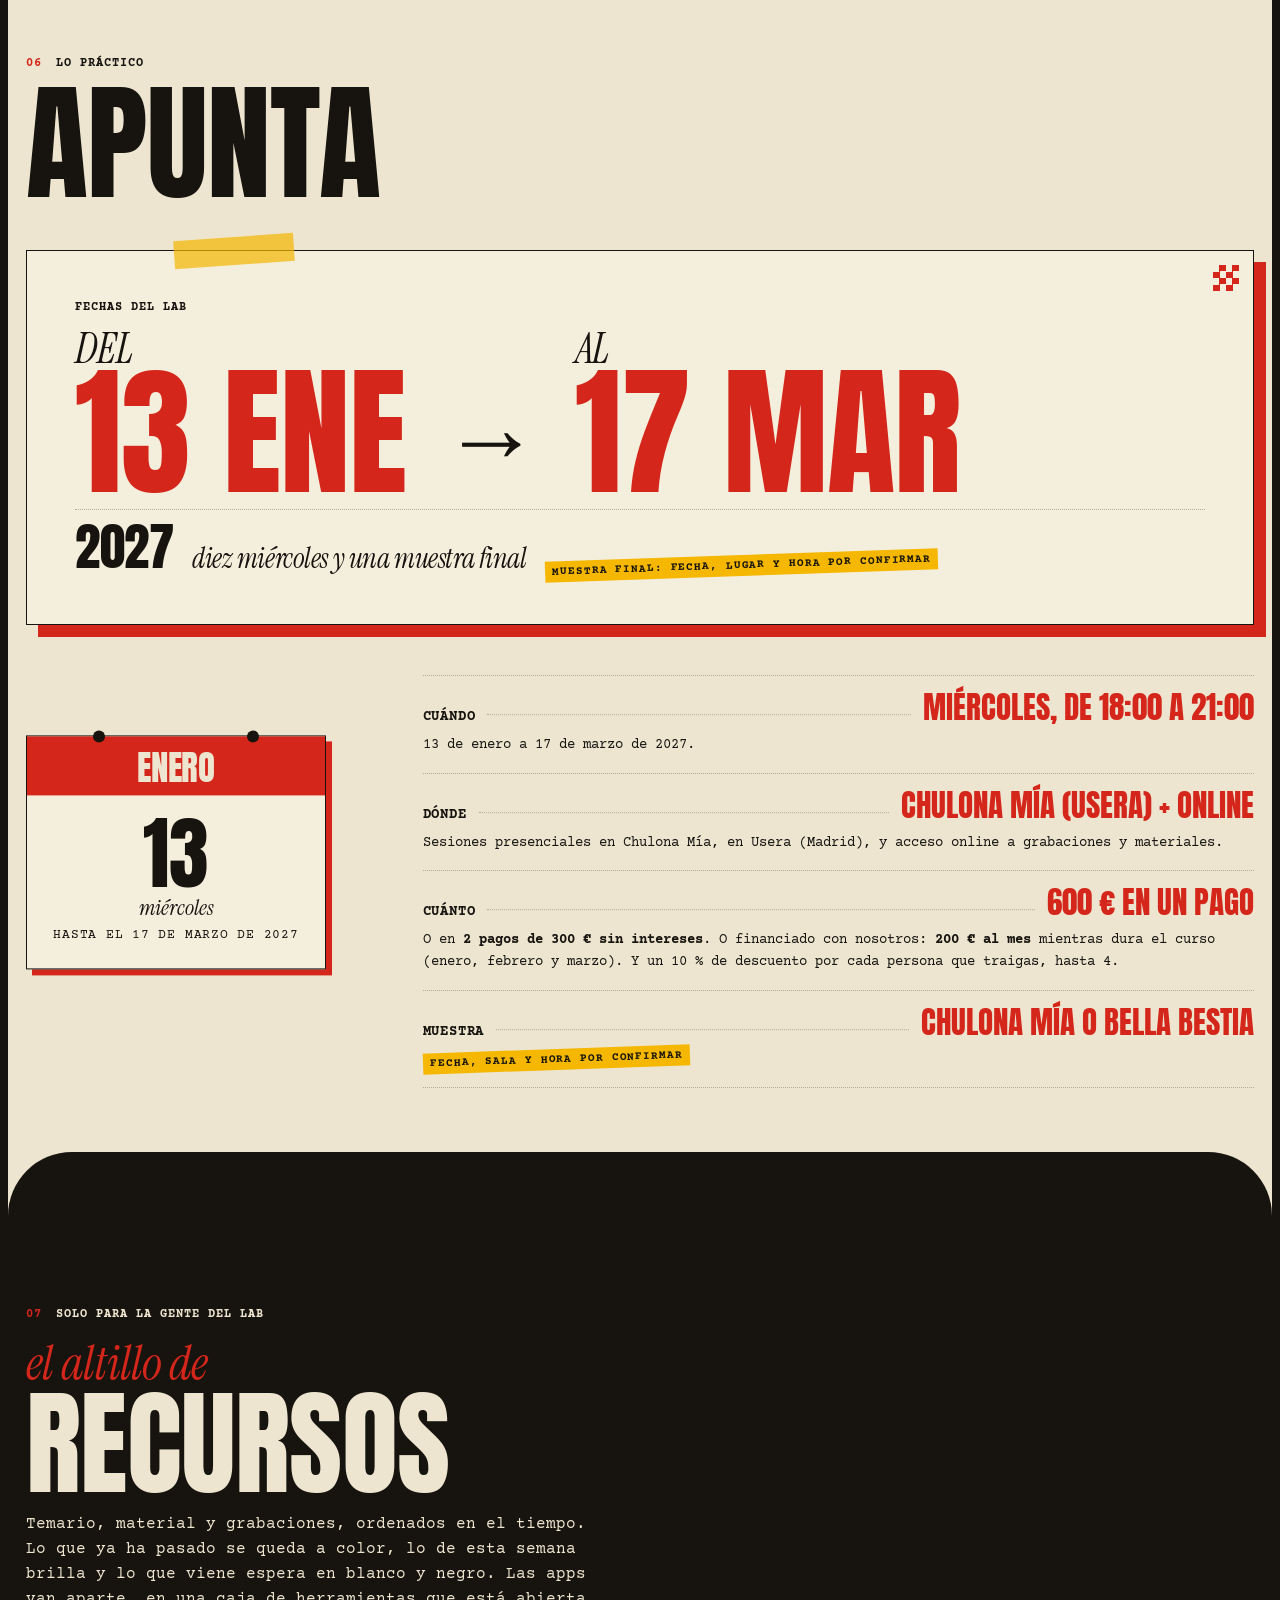
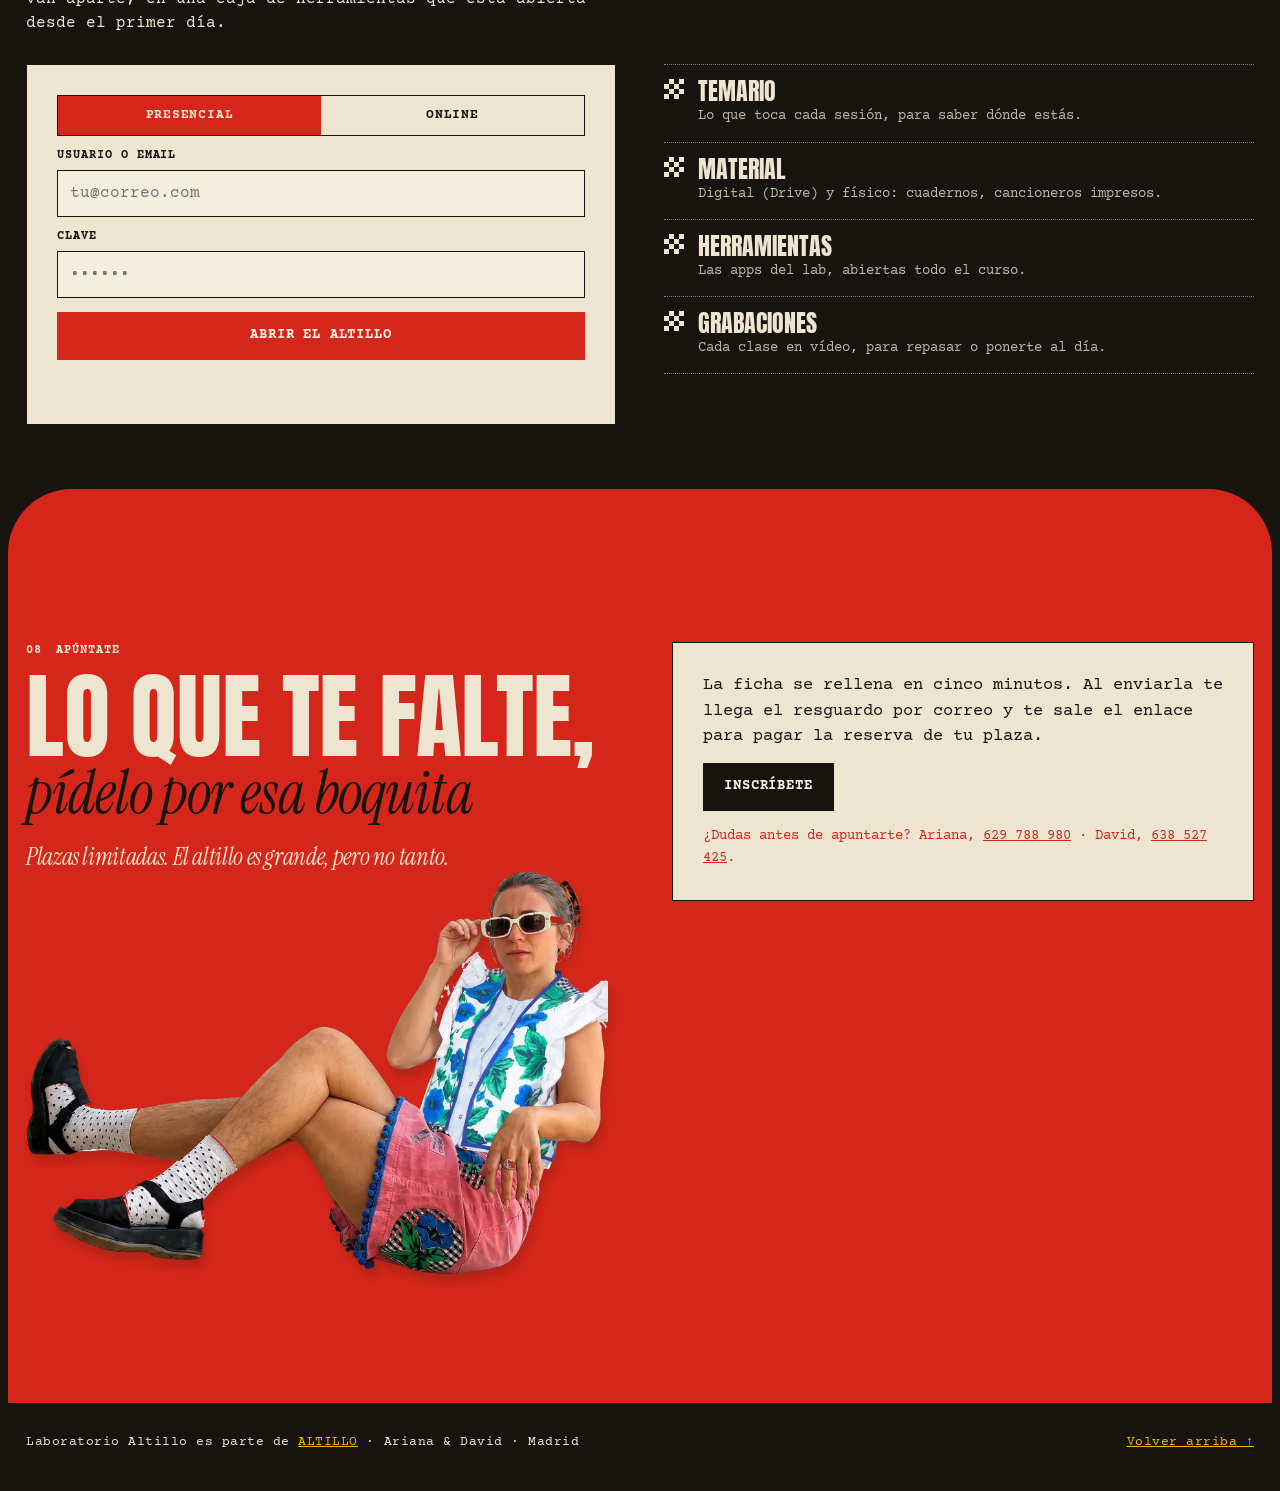
==== commit 111671d0: "AltilloLAB: quita SeQura y pone financiación propia de 200 €/mes Co-Authored-By: Claude Opus 5.5 <no" ====
--- a/altillolab/index.html
+++ b/altillolab/index.html
@@ -665,7 +665,7 @@
         <ul class="datos">
           <li><span class="k">Cuándo</span><span class="puntos"></span><span class="v">Miércoles, de 18:00 a 21:00</span><span class="nota-d">13 de enero a 17 de marzo de 2027.</span></li>
           <li><span class="k">Dónde</span><span class="puntos"></span><span class="v">Chulona Mía (Usera) + online</span><span class="nota-d">Sesiones presenciales en Chulona Mía, en Usera (Madrid), y acceso online a grabaciones y materiales.</span></li>
-          <li><span class="k">Cuánto</span><span class="puntos"></span><span class="v">600 € en un pago</span><span class="nota-d">O en <b>2 pagos de 300 € sin intereses</b>. También puedes <b>financiarlo por 650 €</b> con SeQura (pregunta disponibilidad). Y un 10 % de descuento por cada persona que traigas, hasta 4.</span></li>
+          <li><span class="k">Cuánto</span><span class="puntos"></span><span class="v">600 € en un pago</span><span class="nota-d">O en <b>2 pagos de 300 € sin intereses</b>. O financiado con nosotros: <b>200 € al mes</b> mientras dura el curso (enero, febrero y marzo). Y un 10 % de descuento por cada persona que traigas, hasta 4.</span></li>
           <li><span class="k">Muestra</span><span class="puntos"></span><span class="v">Chulona Mía o Bella Bestia</span><span class="nota-d"><span class="provisional">Fecha, sala y hora por confirmar</span></span></li>
         </ul>
       </div>
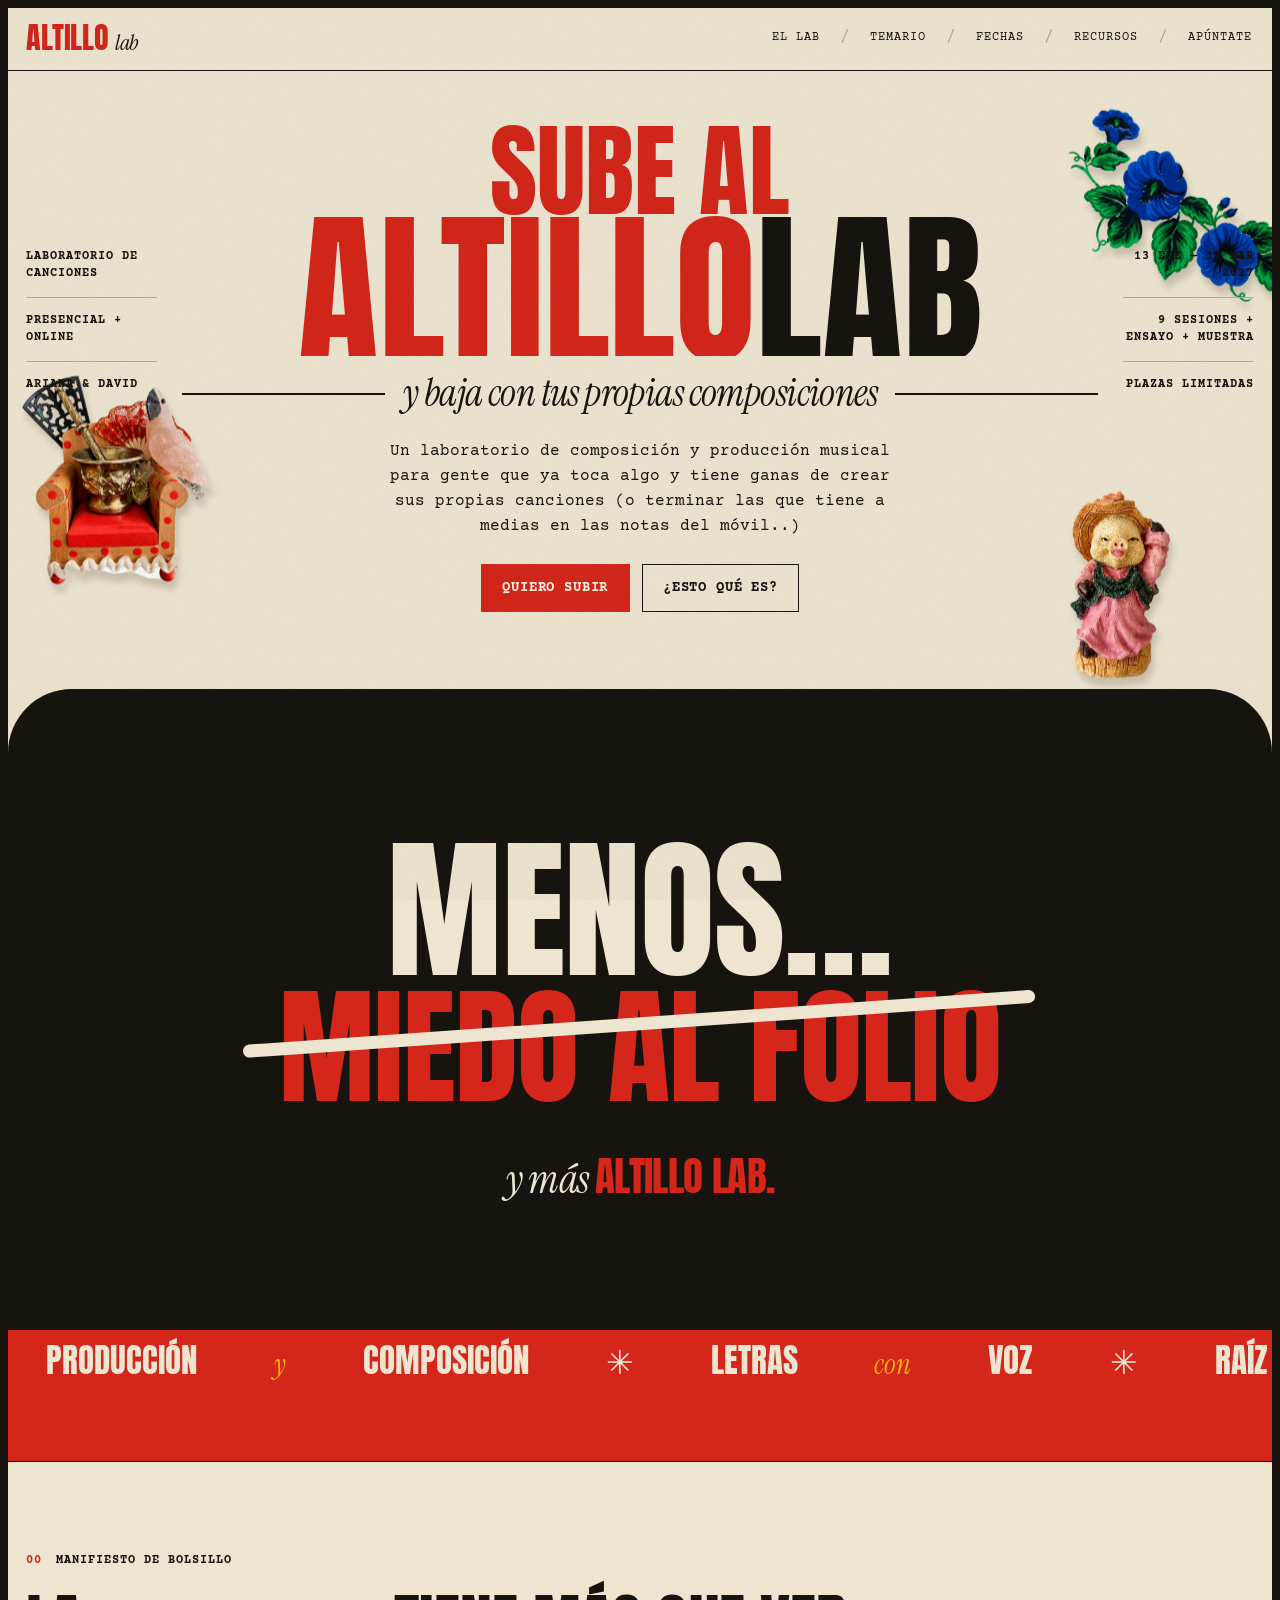
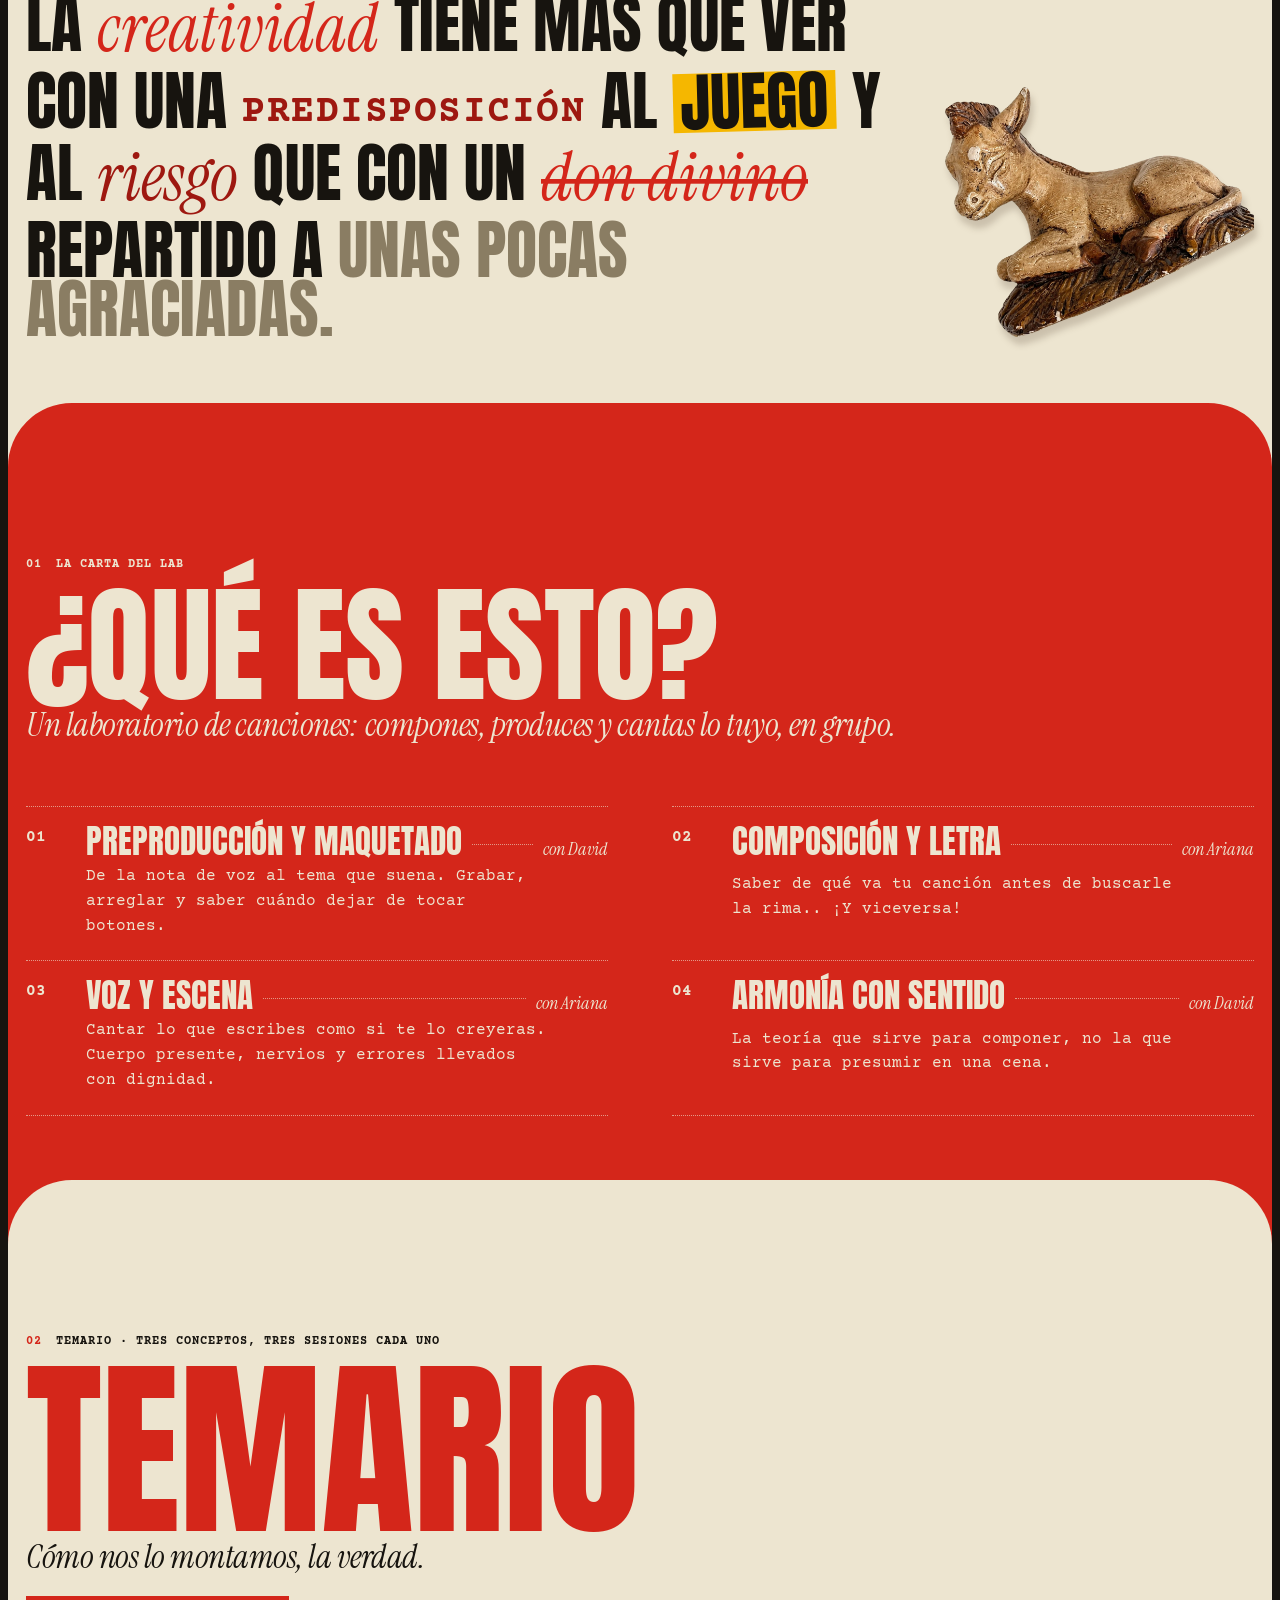
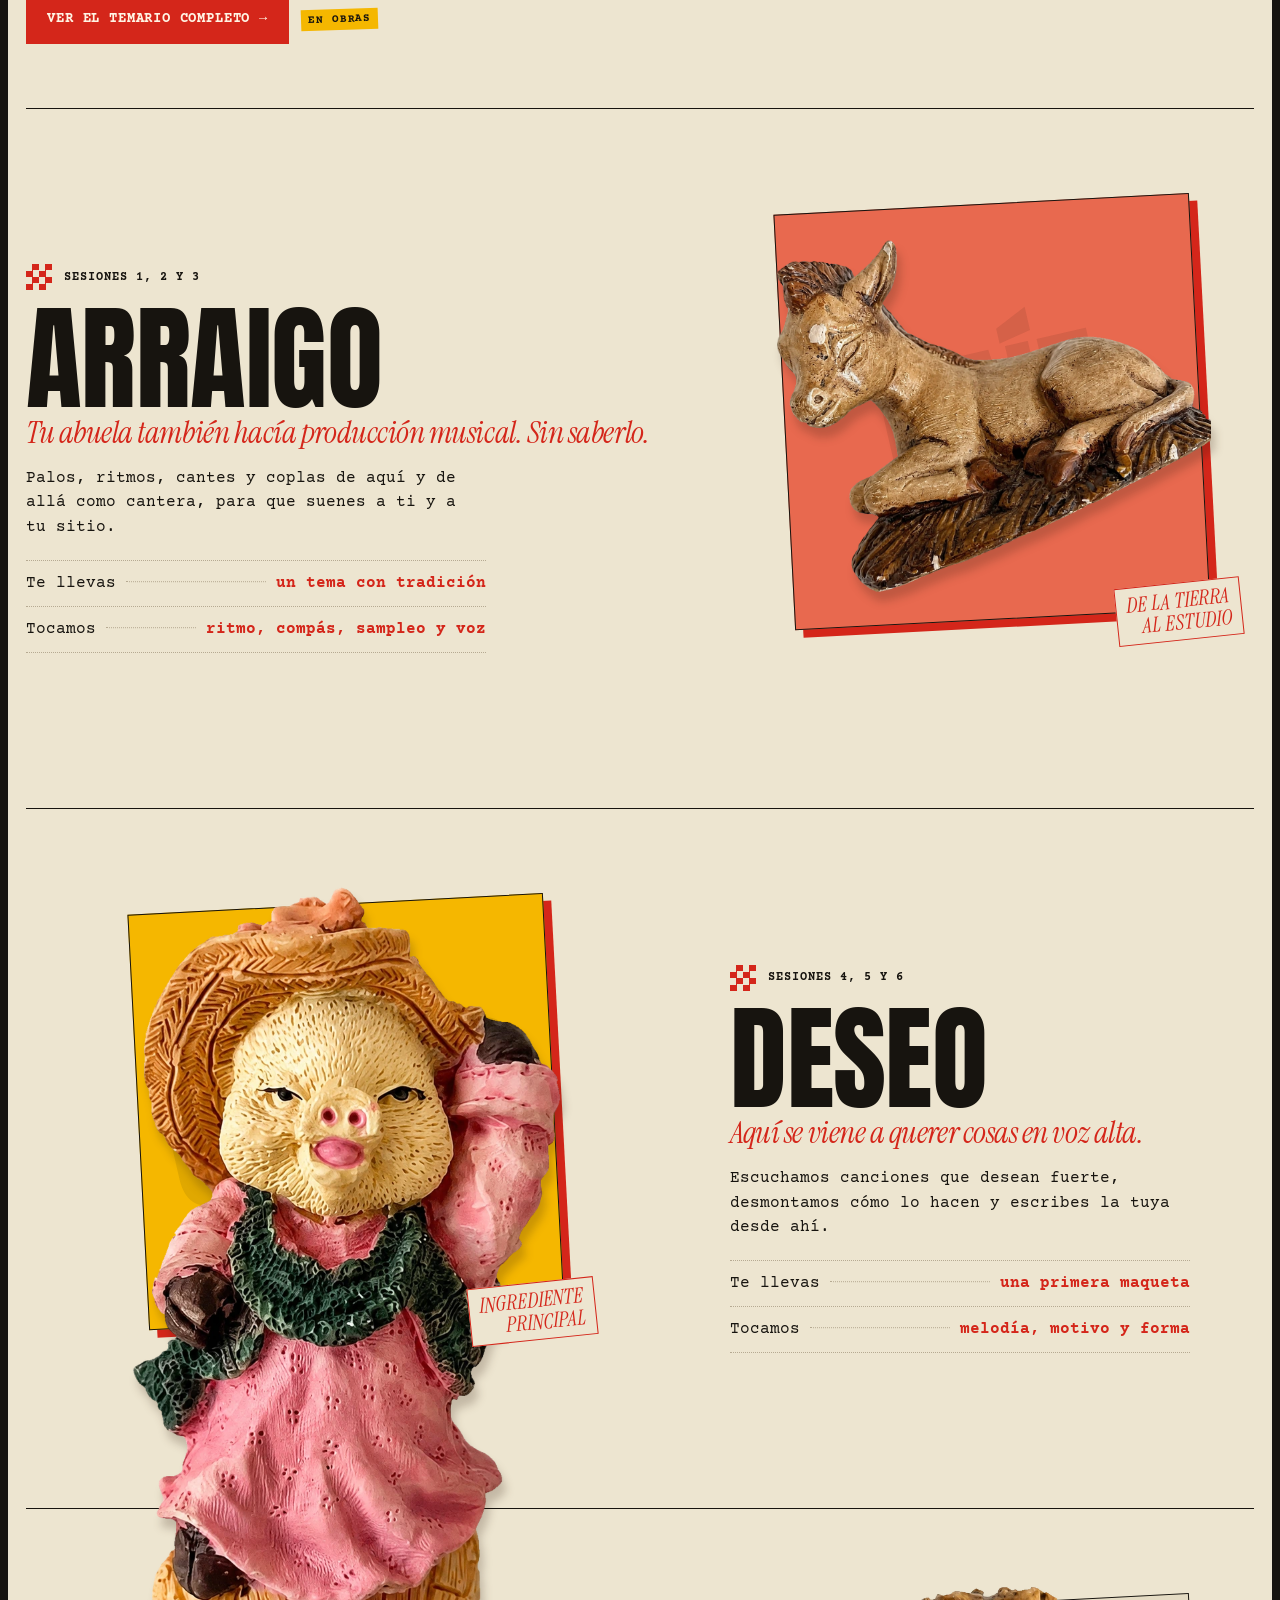
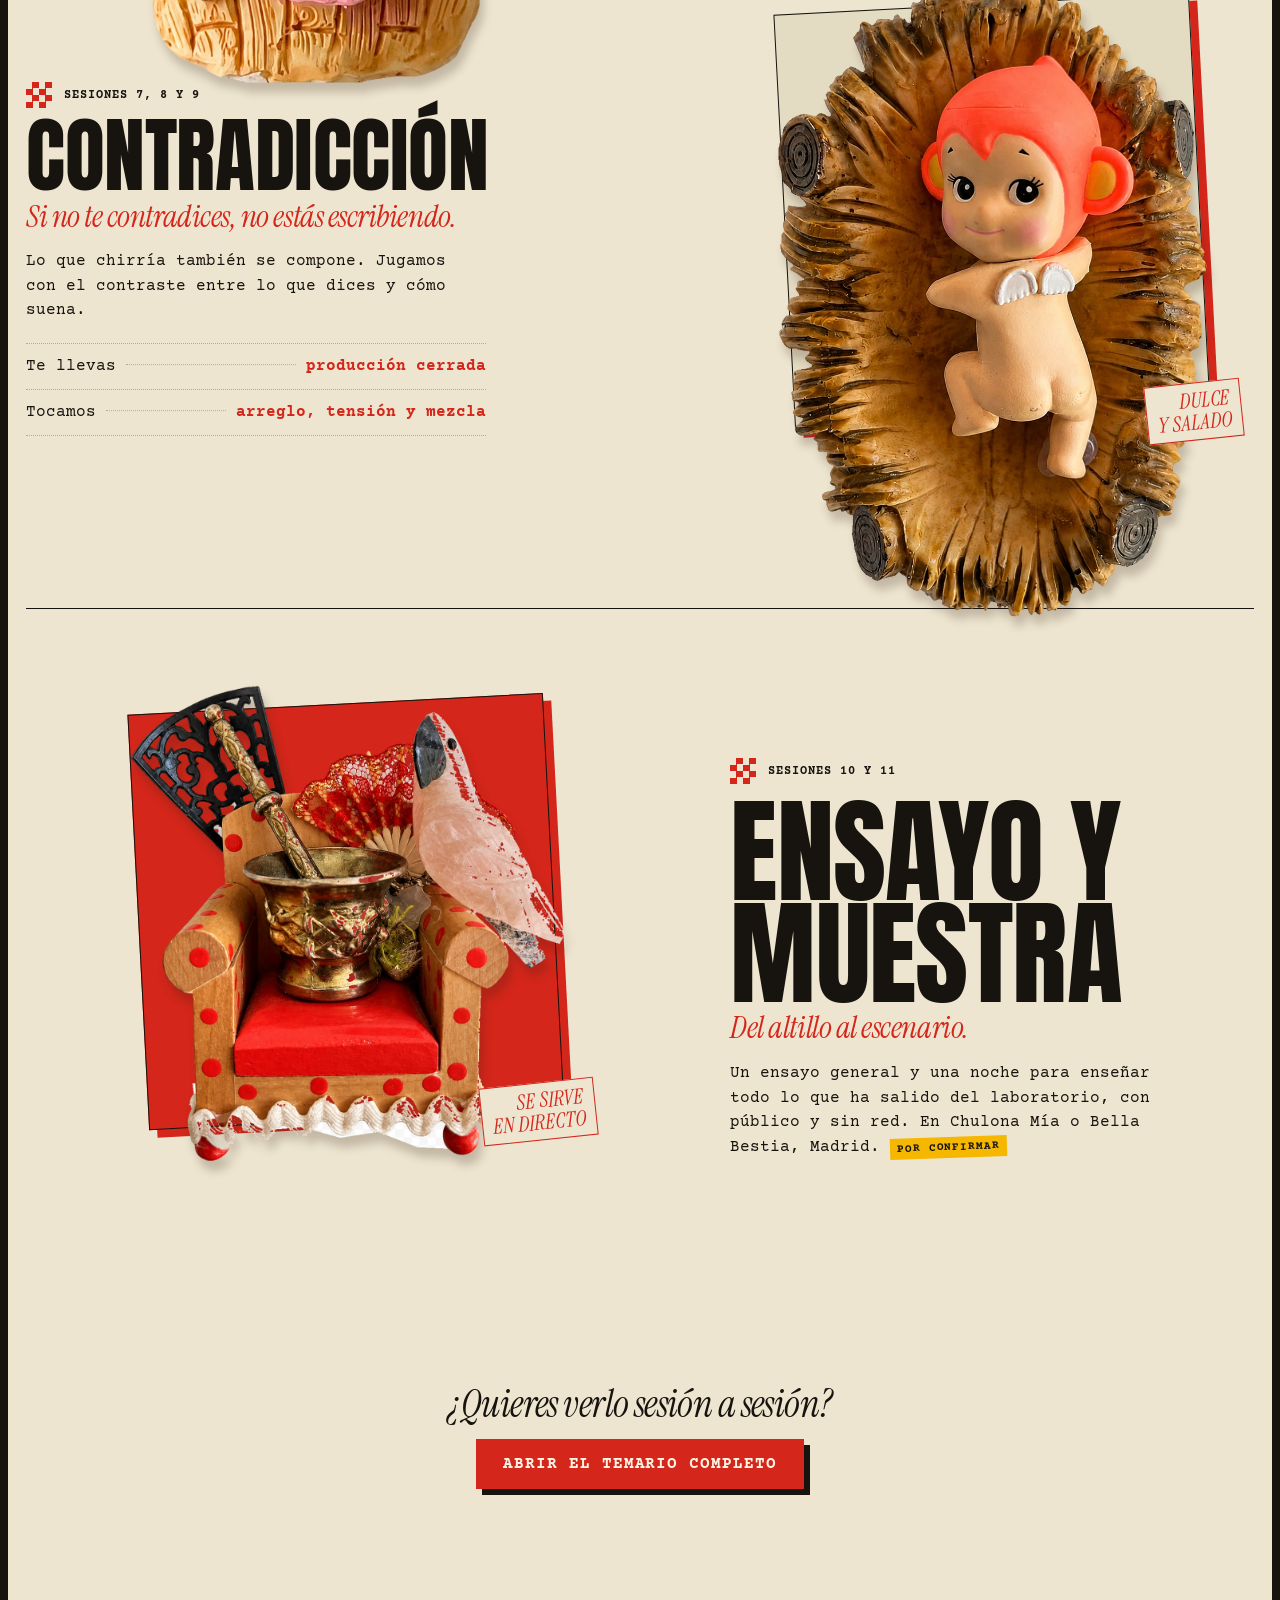
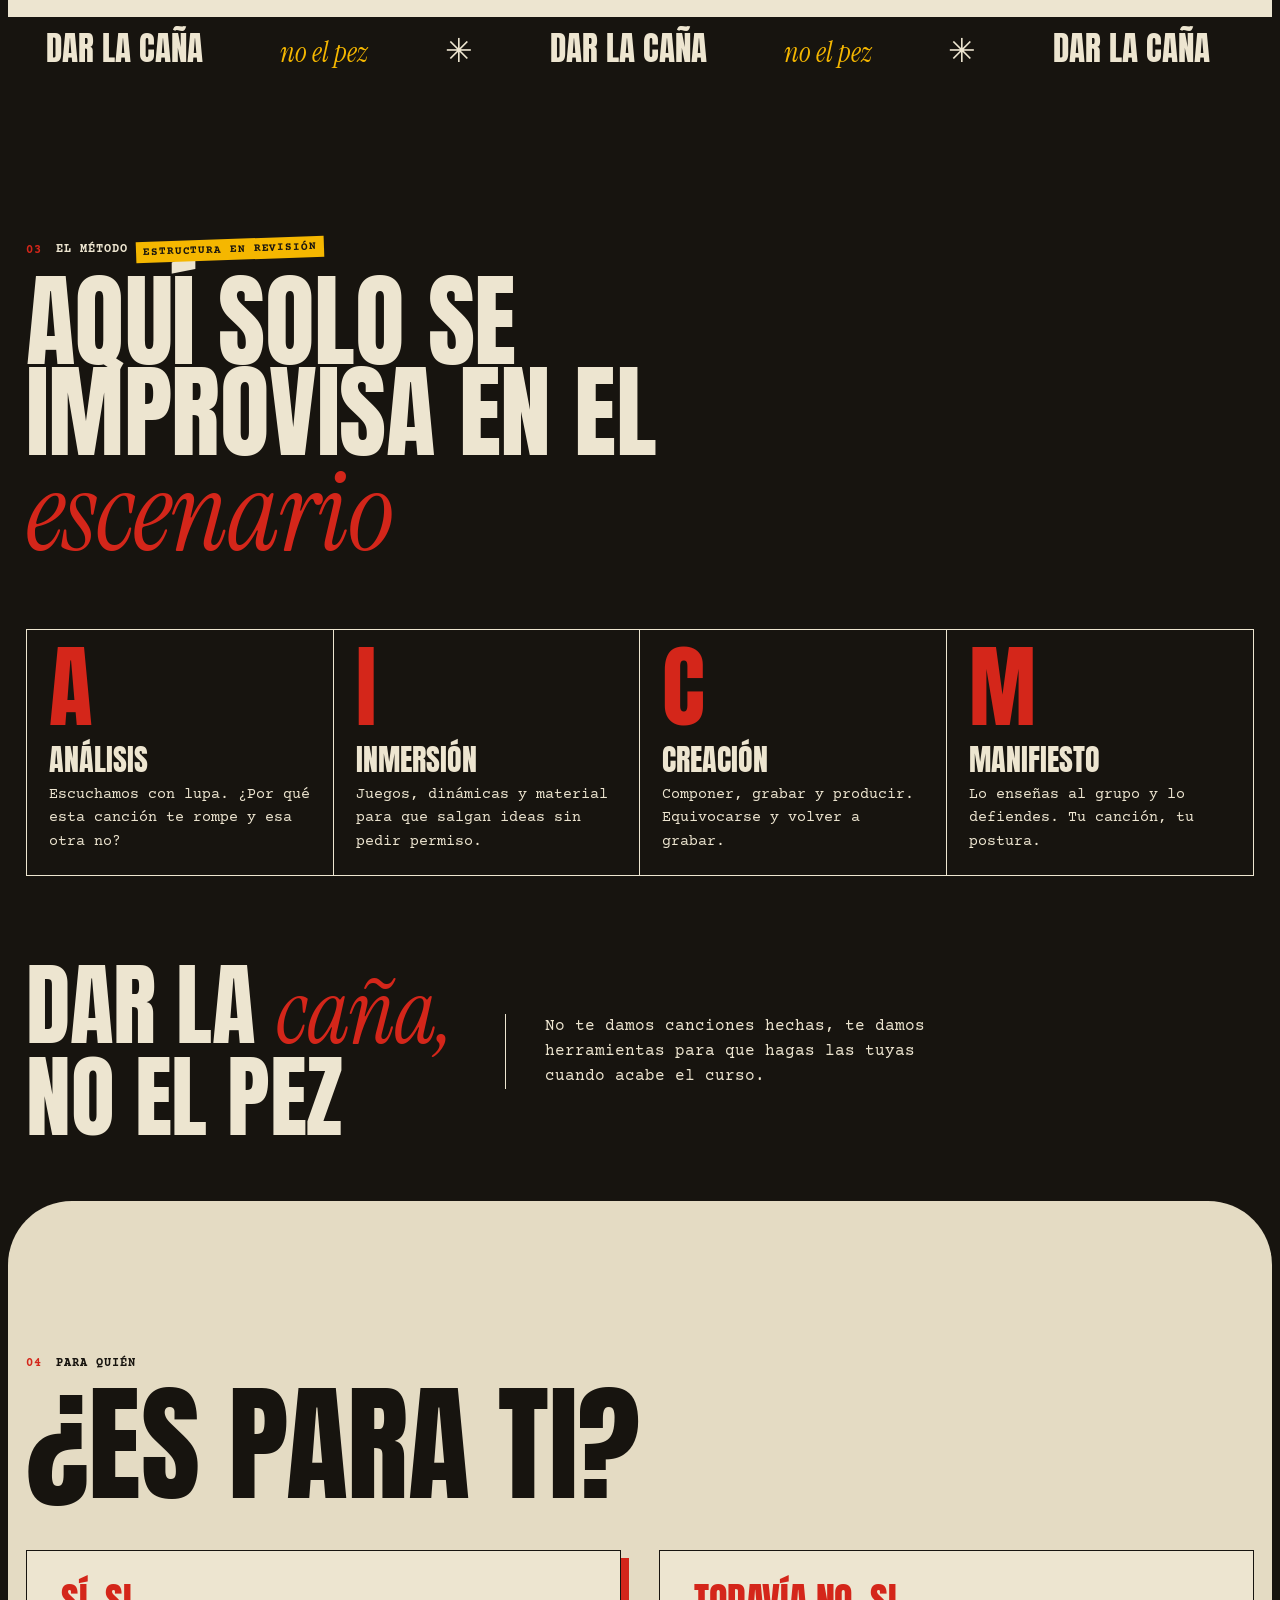
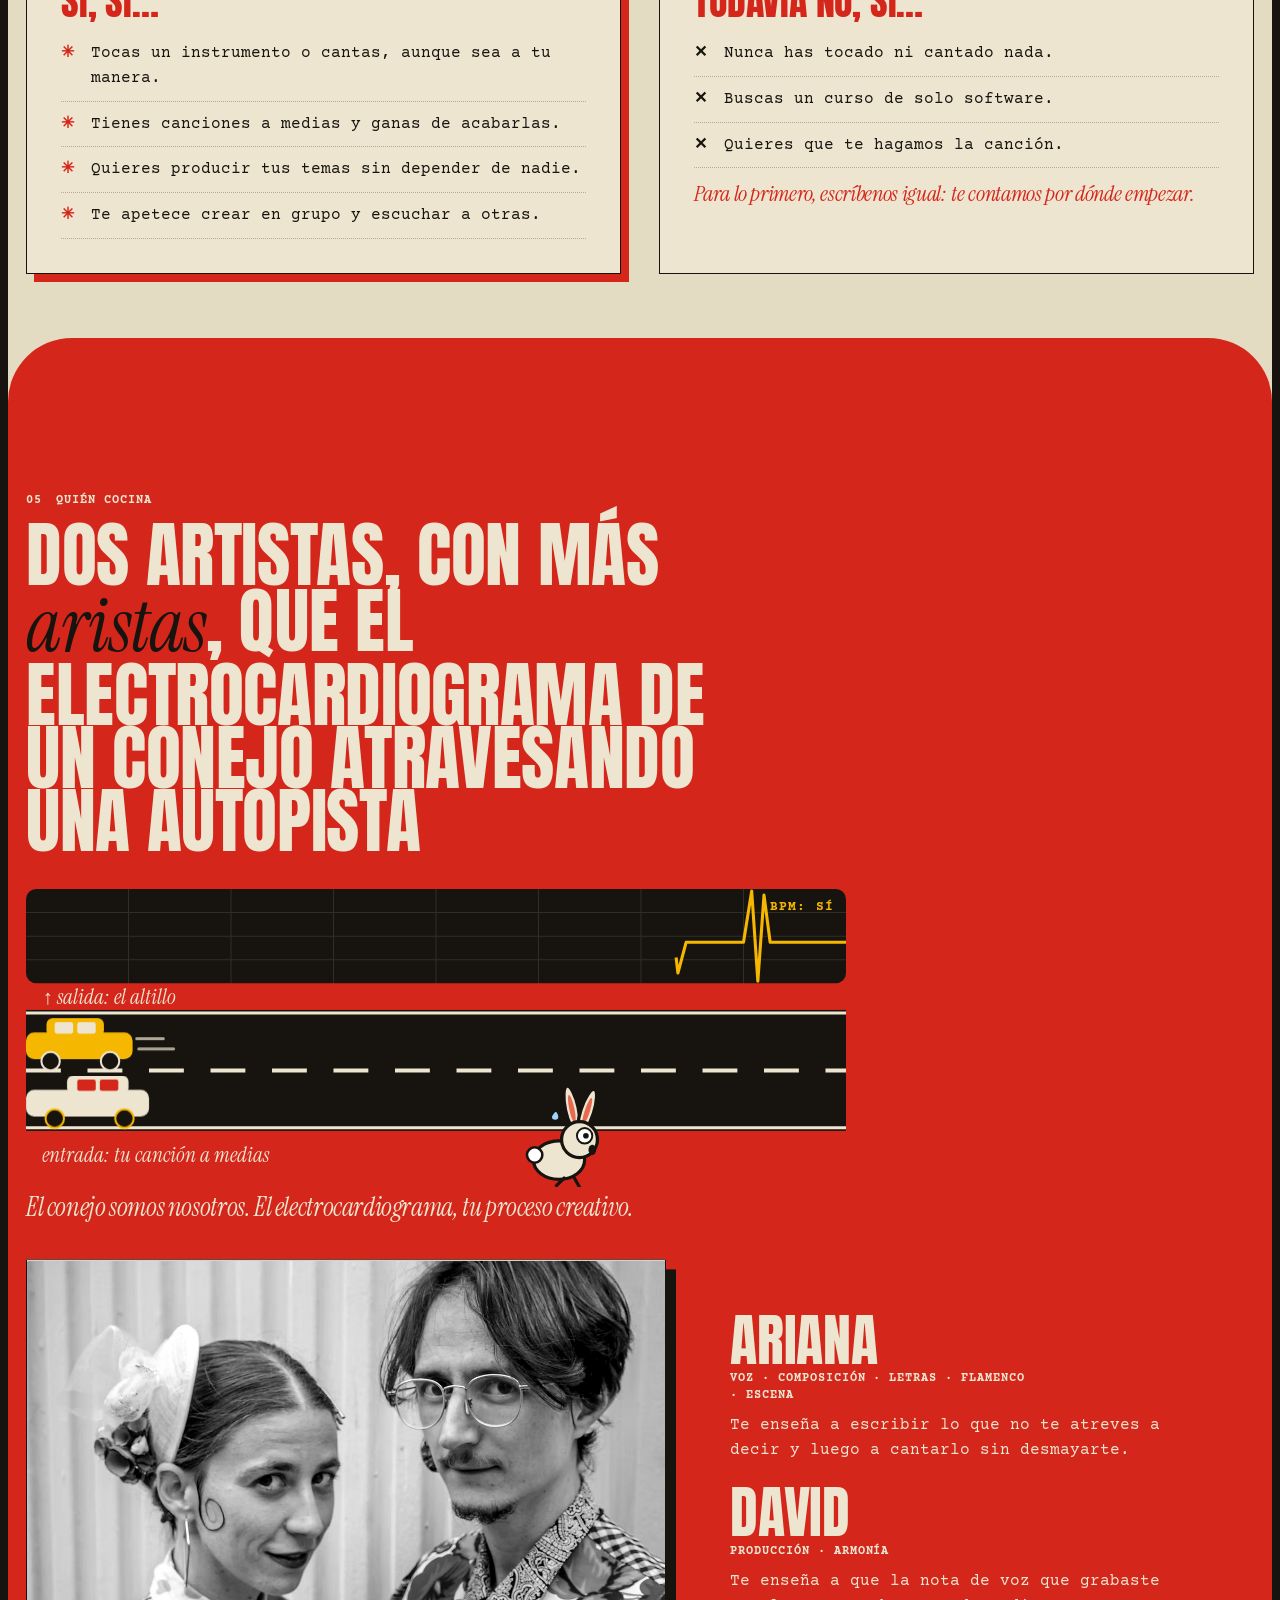
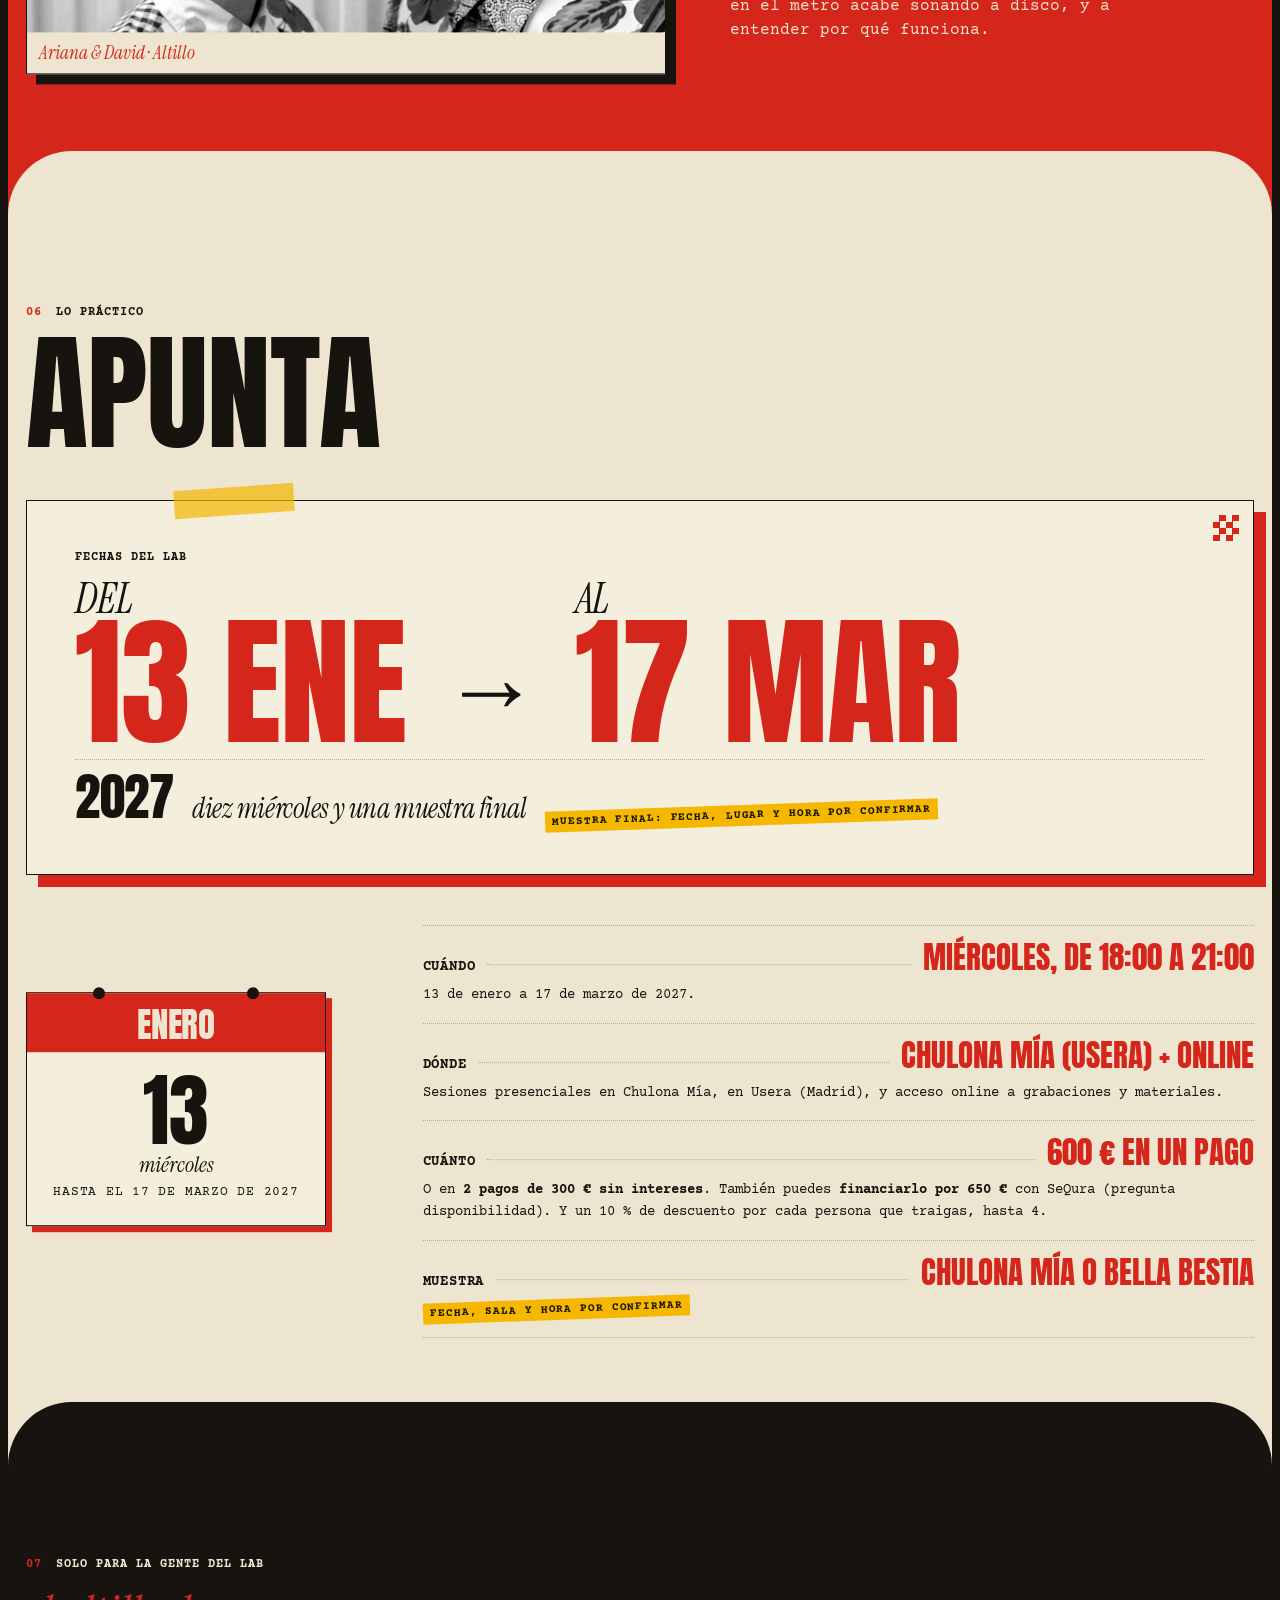
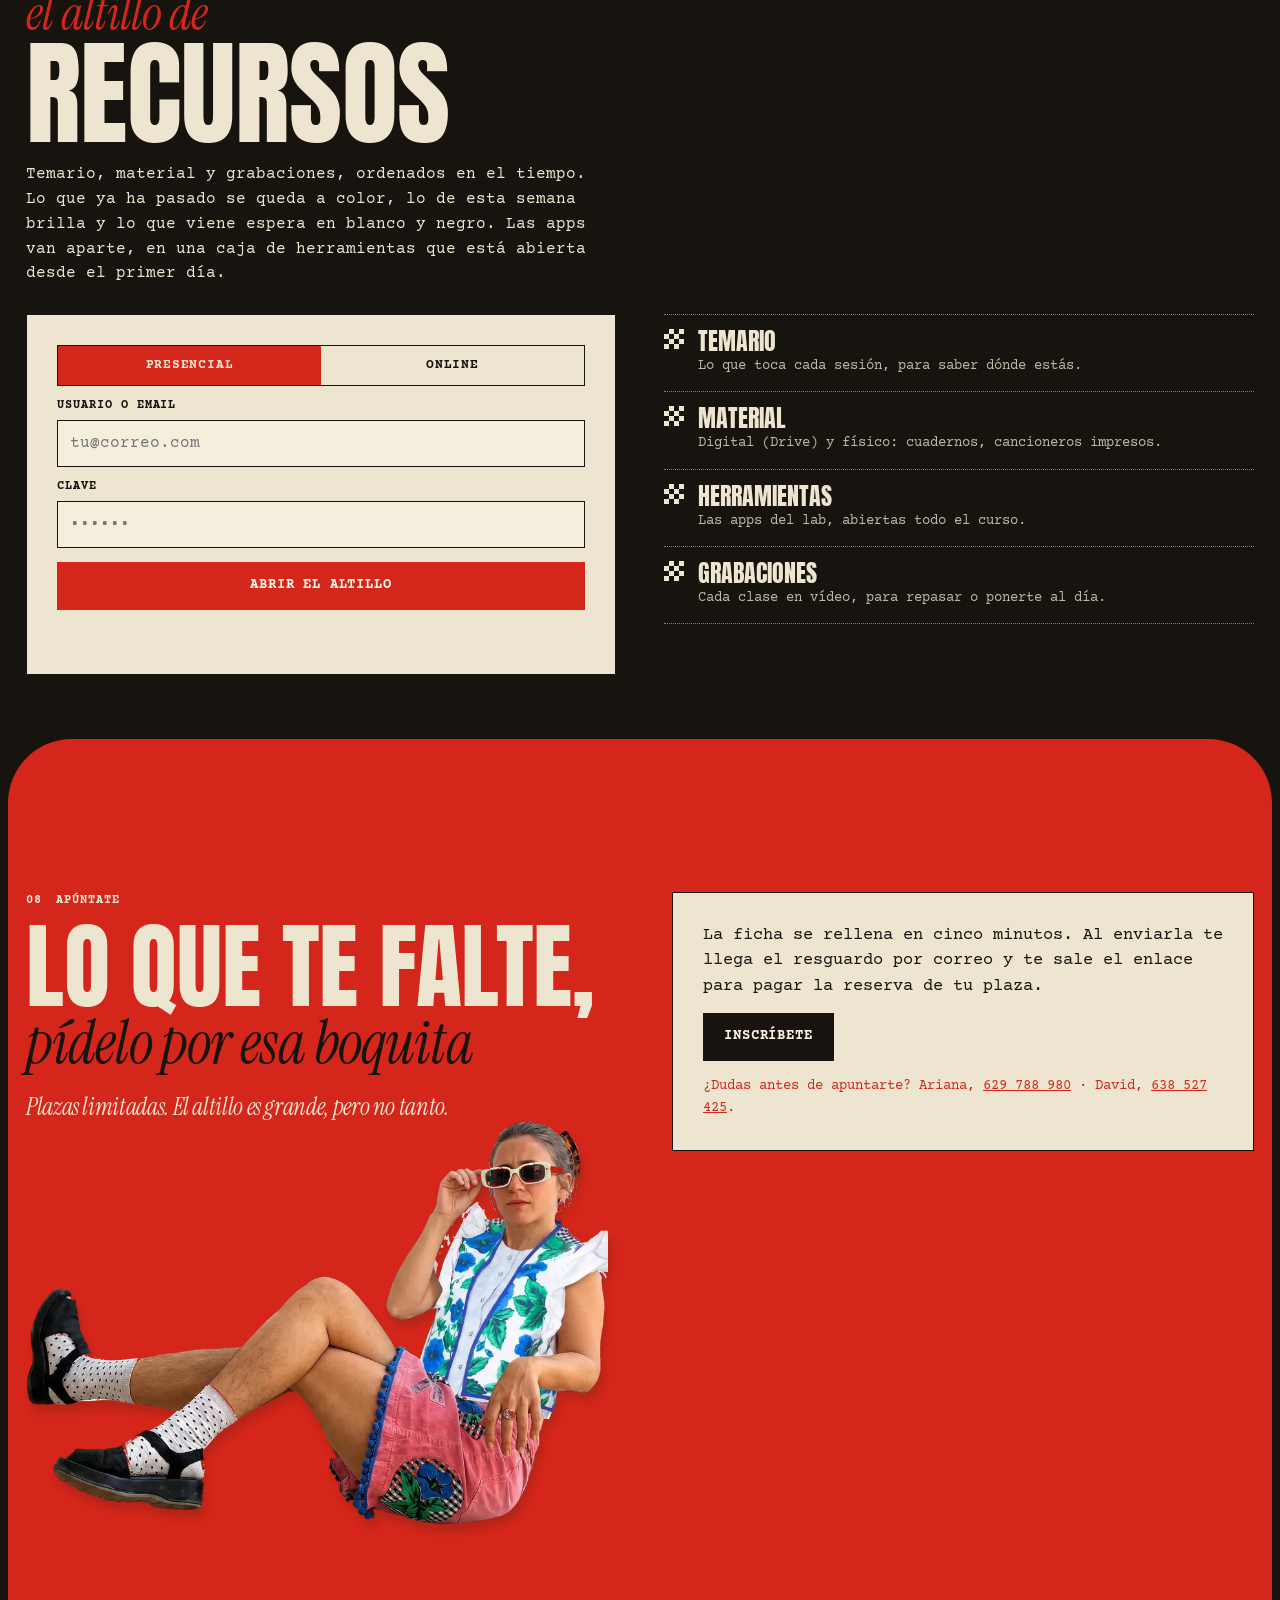
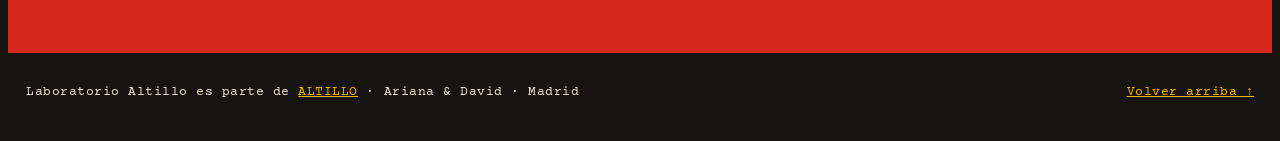
==== commit 2a214909: "AltilloLAB: botón y página de temario completo por sesiones temario.html lee datos-sesiones.js (nuev" ====
--- a/altillolab/index.html
+++ b/altillolab/index.html
@@ -159,6 +159,10 @@
 /* temario */
 .temario h2{font-size:clamp(4.4rem,15vw,14rem);color:var(--tomate)}
 .temario .lema-t{font-size:clamp(1.4rem,2.6vw,2.4rem);margin-top:.3rem}
+.temario .ver-temario{display:flex;flex-wrap:wrap;align-items:center;gap:12px;margin-top:22px}
+.temario-fin{display:flex;flex-direction:column;align-items:center;gap:14px;text-align:center;margin-top:clamp(40px,6vw,80px)}
+.temario-fin .script{font-size:clamp(1.6rem,3vw,2.6rem)}
+.temario-fin .btn{font-size:1rem;padding:1em 1.6em;box-shadow:6px 6px 0 var(--tinta)}
 .concepto{display:grid;grid-template-columns:minmax(0,1.1fr) minmax(0,.9fr);gap:clamp(24px,5vw,80px);align-items:center;padding-block:clamp(48px,7vw,96px);border-top:1.5px solid var(--tinta)}
 .concepto:first-of-type{margin-top:clamp(36px,5vw,64px)}
 .concepto.inv .txt{order:2}
@@ -493,6 +497,7 @@
       <div class="cab label"><span class="num">02</span><span>Temario · tres conceptos, tres sesiones cada uno</span></div>
       <h2 class="display rv">Temario</h2>
       <p class="script lema-t">Cómo nos lo montamos, la verdad.</p>
+      <p class="ver-temario"><a class="btn" href="temario.html">Ver el temario completo →</a> <span class="provisional">En obras</span></p>
 
       <article class="concepto">
         <div class="txt">
@@ -536,6 +541,11 @@
         </div>
         <div class="escena rv" data-par="-50" style="--rg:2deg"><div class="fondo f-muestra"><span>¡Ya!</span></div><div class="pieza"><img src="../assets/img/figura-sillon.webp" alt="" width="520" height="570"></div><span class="sello">Se sirve<br>en directo</span></div>
       </article>
+
+      <div class="temario-fin rv">
+        <p class="script">¿Quieres verlo sesión a sesión?</p>
+        <a class="btn" href="temario.html">Abrir el temario completo</a>
+      </div>
     </div>
   </section>
 
@@ -665,7 +675,7 @@
         <ul class="datos">
           <li><span class="k">Cuándo</span><span class="puntos"></span><span class="v">Miércoles, de 18:00 a 21:00</span><span class="nota-d">13 de enero a 17 de marzo de 2027.</span></li>
           <li><span class="k">Dónde</span><span class="puntos"></span><span class="v">Chulona Mía (Usera) + online</span><span class="nota-d">Sesiones presenciales en Chulona Mía, en Usera (Madrid), y acceso online a grabaciones y materiales.</span></li>
-          <li><span class="k">Cuánto</span><span class="puntos"></span><span class="v">600 € en un pago</span><span class="nota-d">O en <b>2 pagos de 300 € sin intereses</b>. O financiado con nosotros: <b>200 € al mes</b> mientras dura el curso (enero, febrero y marzo). Y un 10 % de descuento por cada persona que traigas, hasta 4.</span></li>
+          <li><span class="k">Cuánto</span><span class="puntos"></span><span class="v">600 € en un pago</span><span class="nota-d">O en <b>2 pagos de 300 € sin intereses</b>. También puedes <b>financiarlo por 650 €</b> con SeQura (pregunta disponibilidad). Y un 10 % de descuento por cada persona que traigas, hasta 4.</span></li>
           <li><span class="k">Muestra</span><span class="puntos"></span><span class="v">Chulona Mía o Bella Bestia</span><span class="nota-d"><span class="provisional">Fecha, sala y hora por confirmar</span></span></li>
         </ul>
       </div>
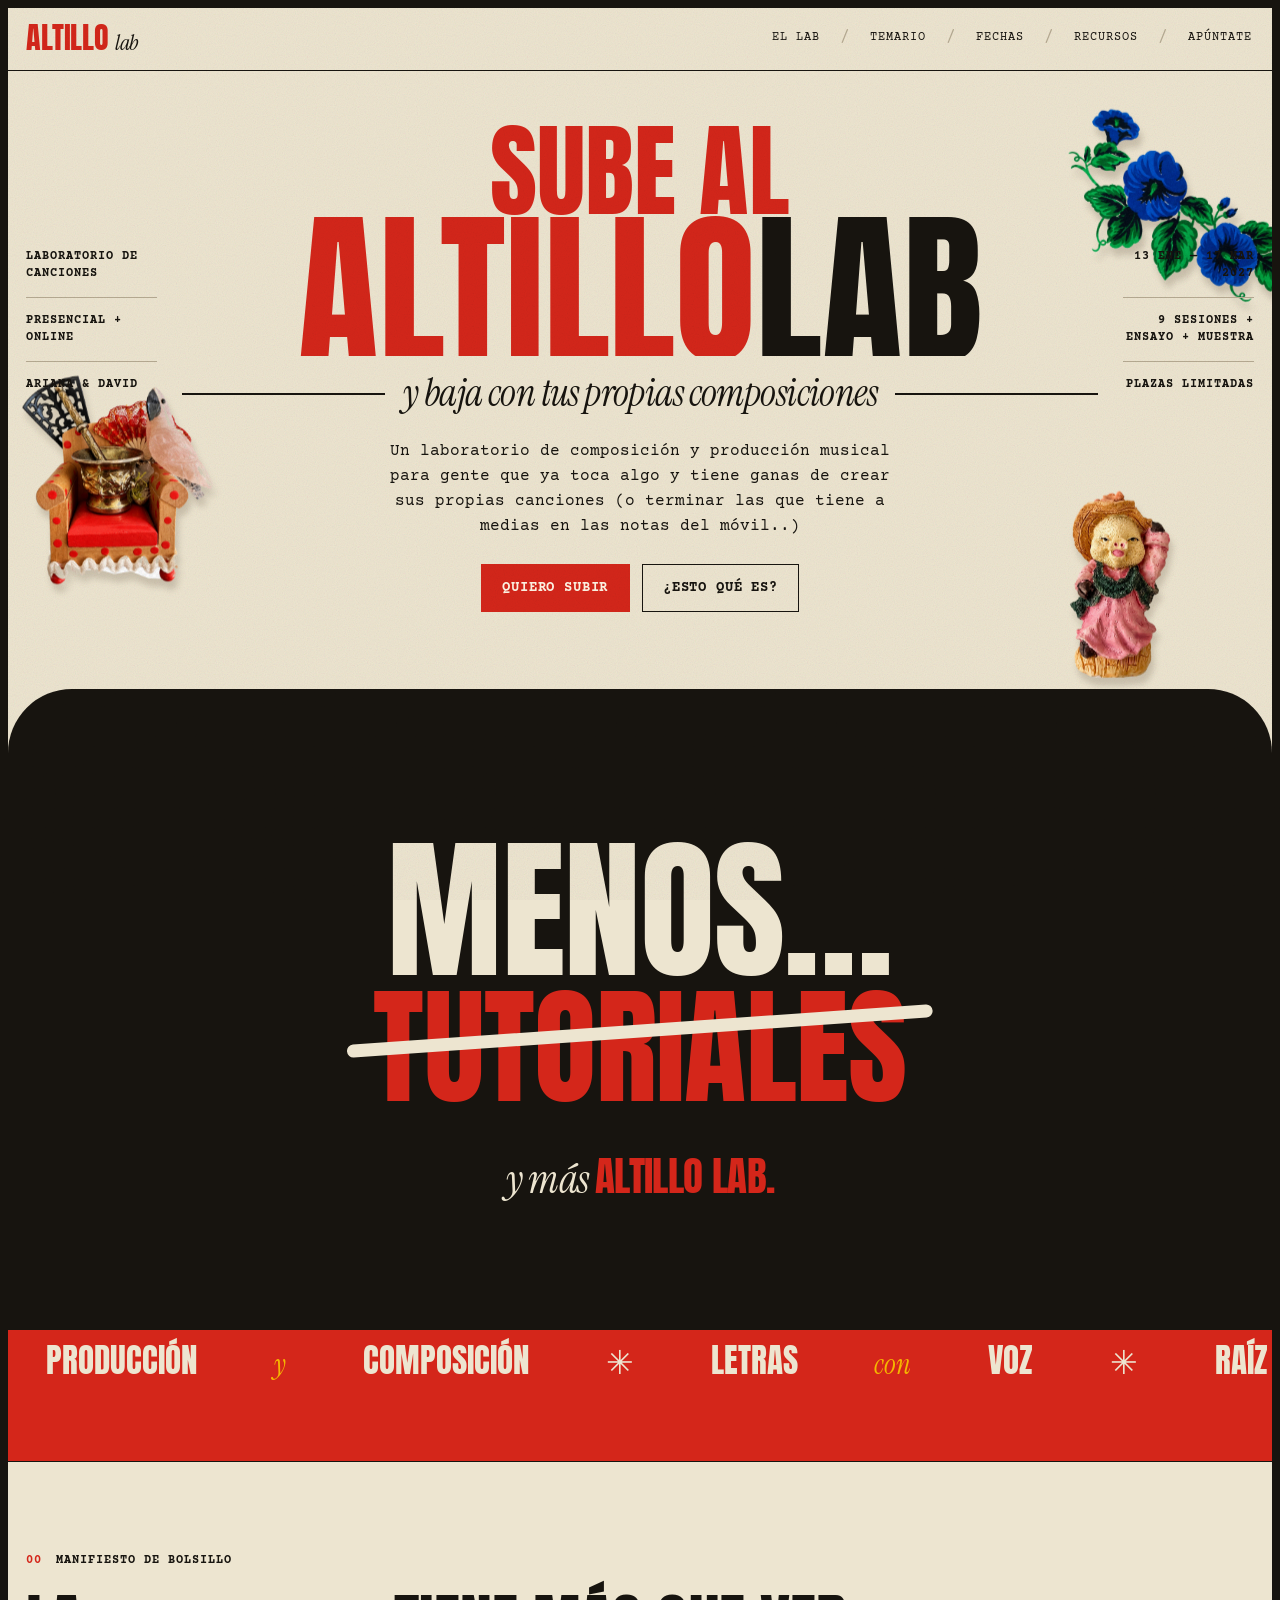
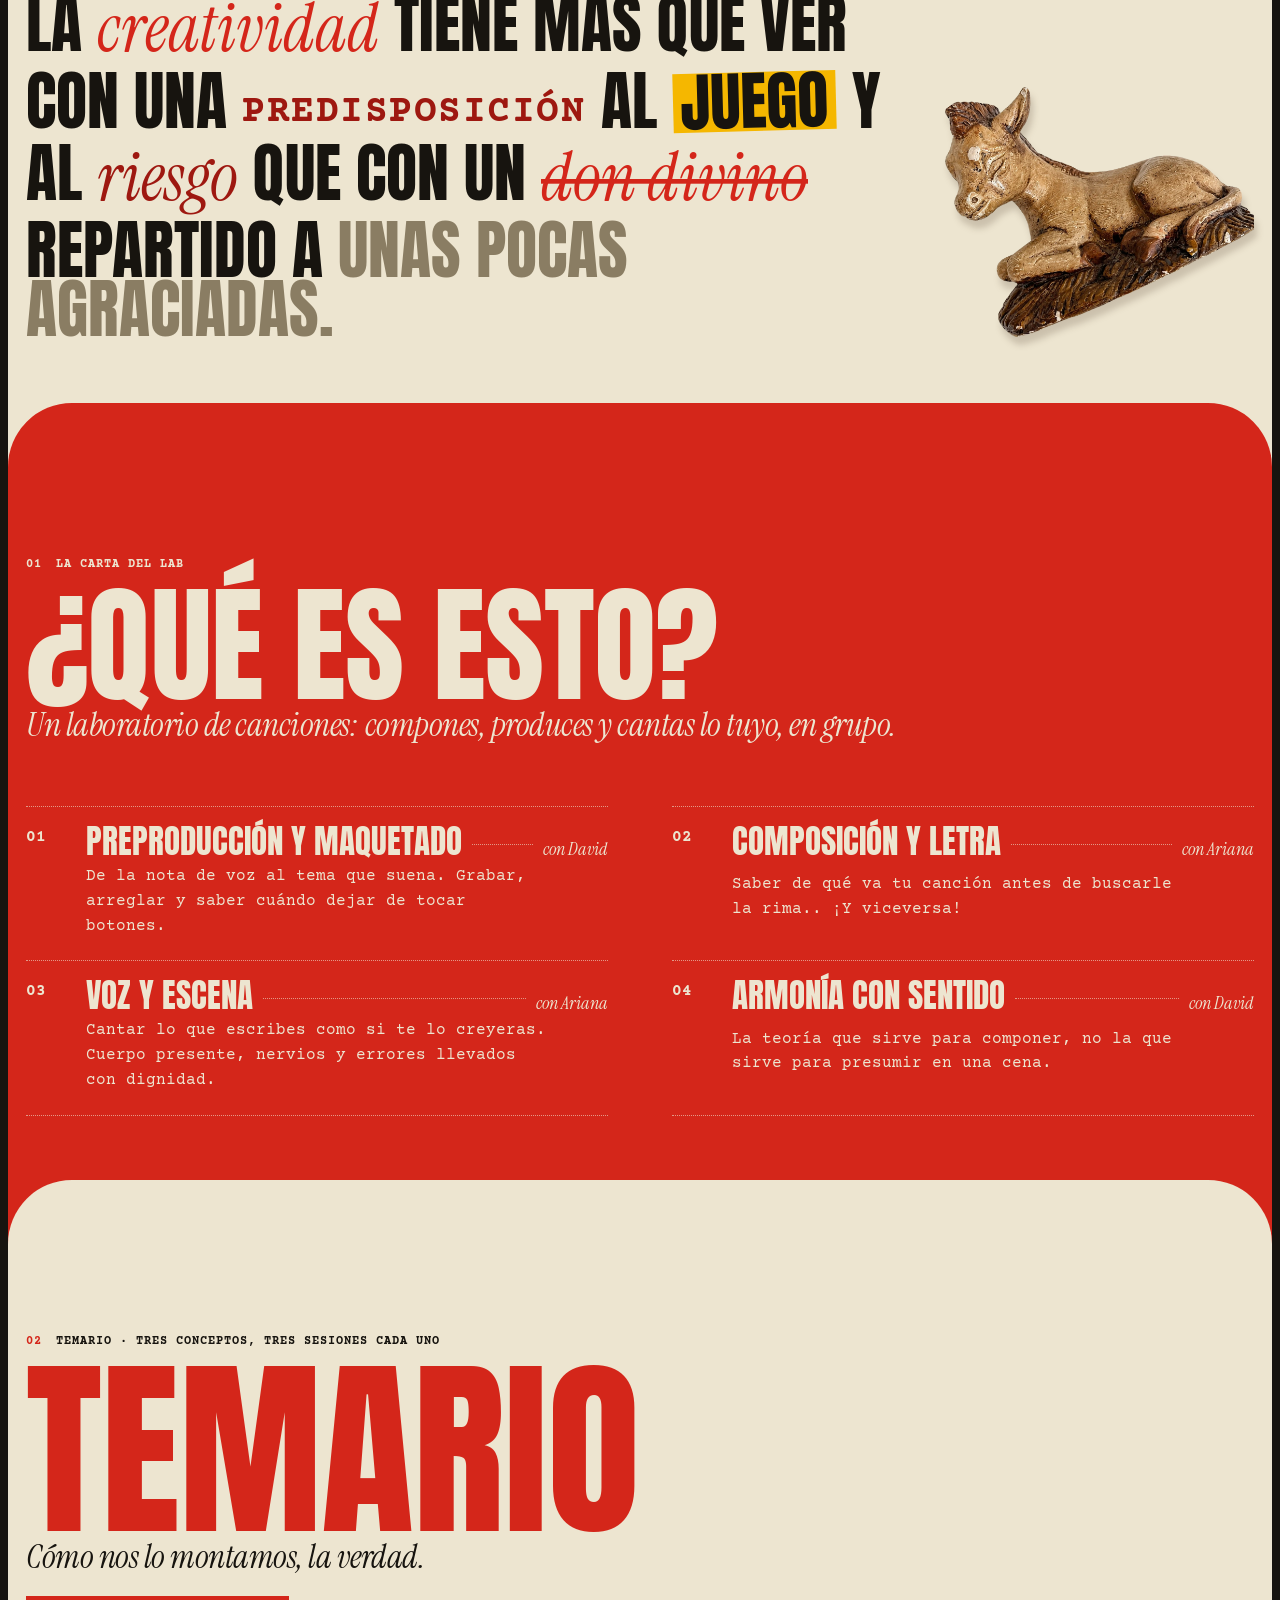
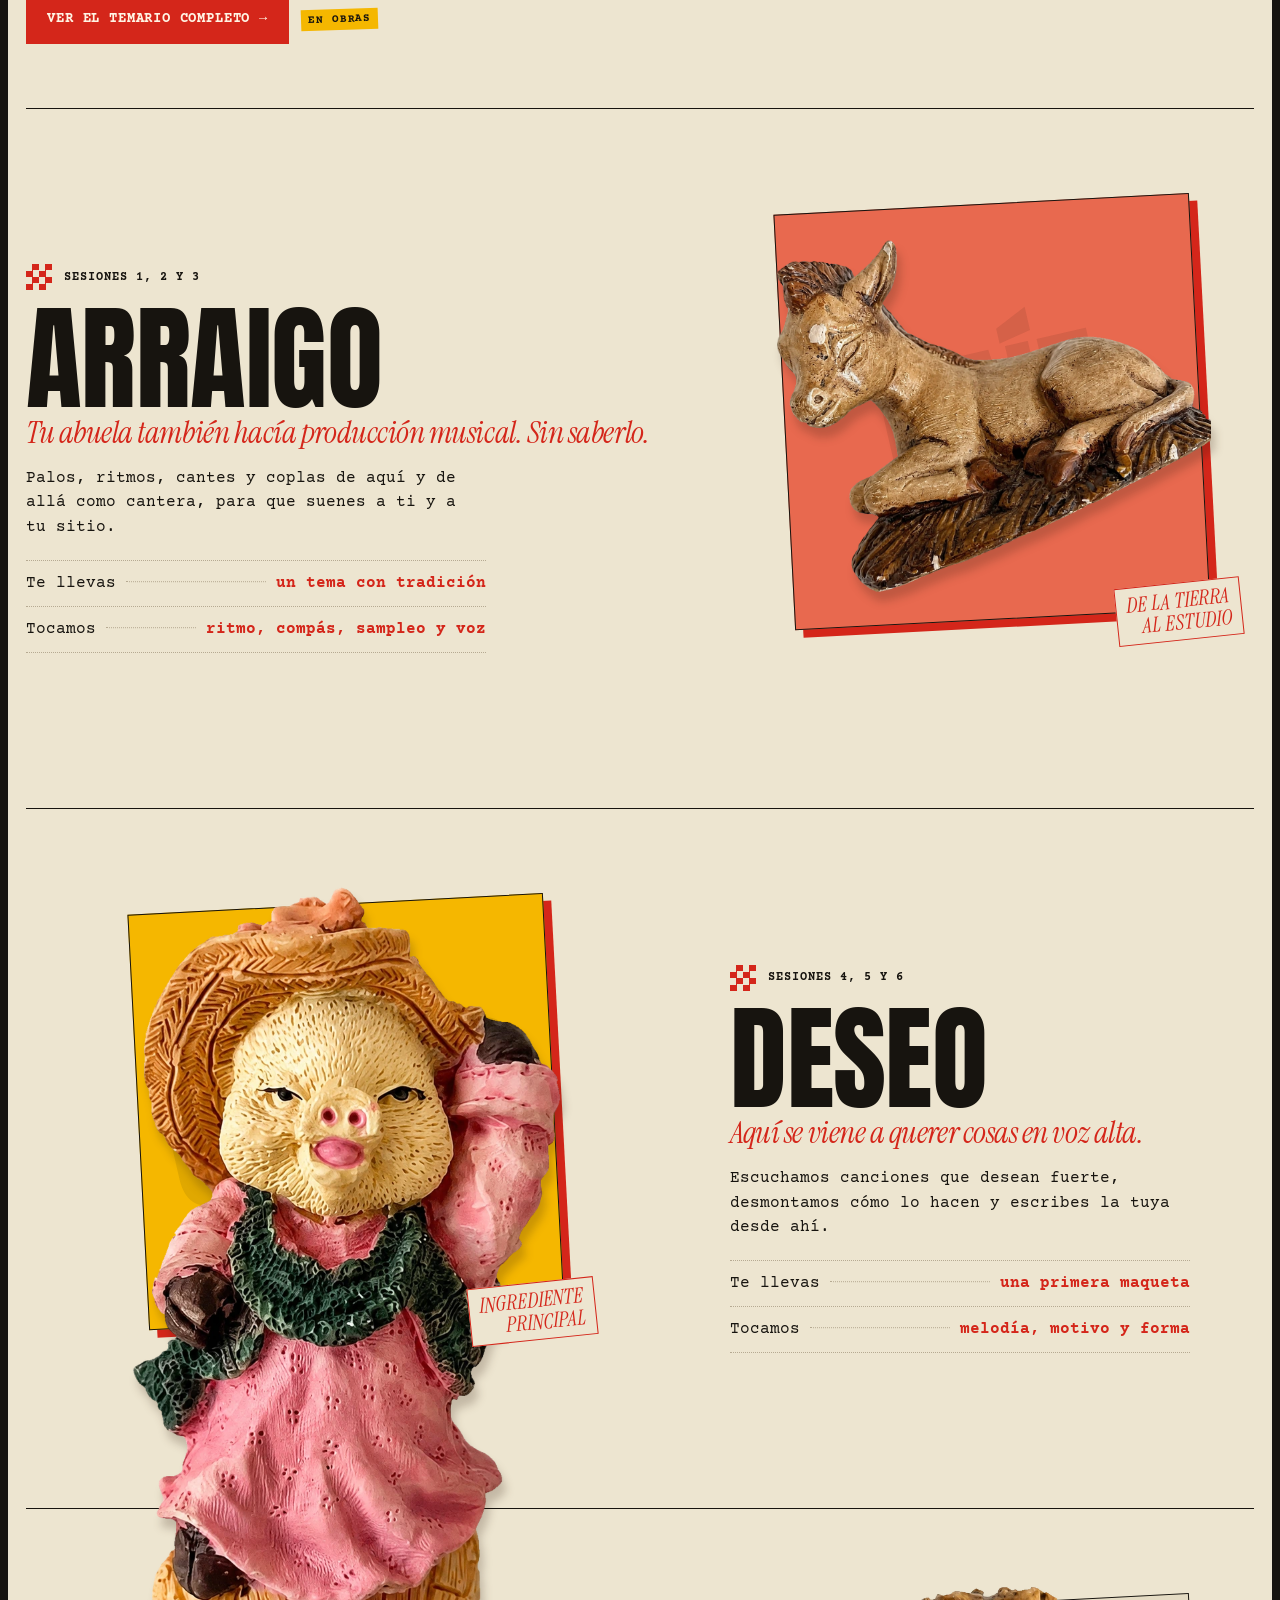
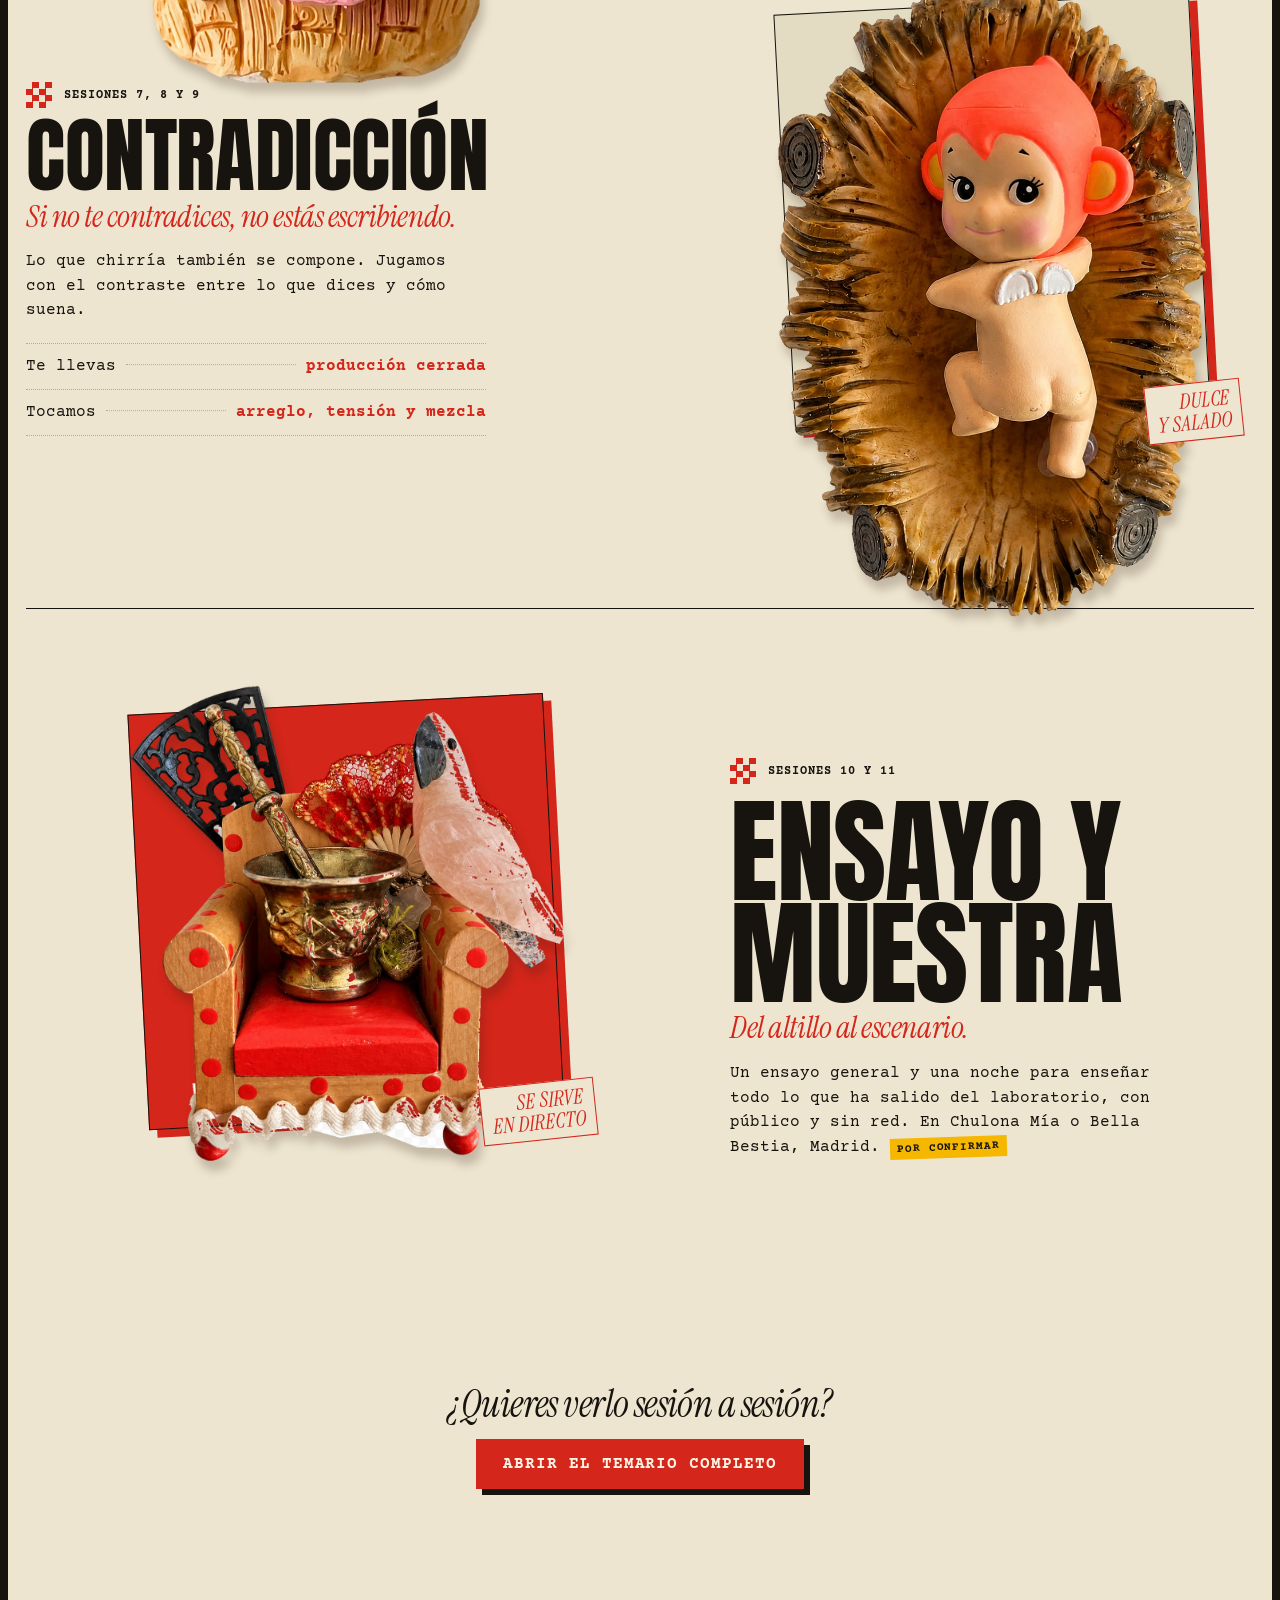
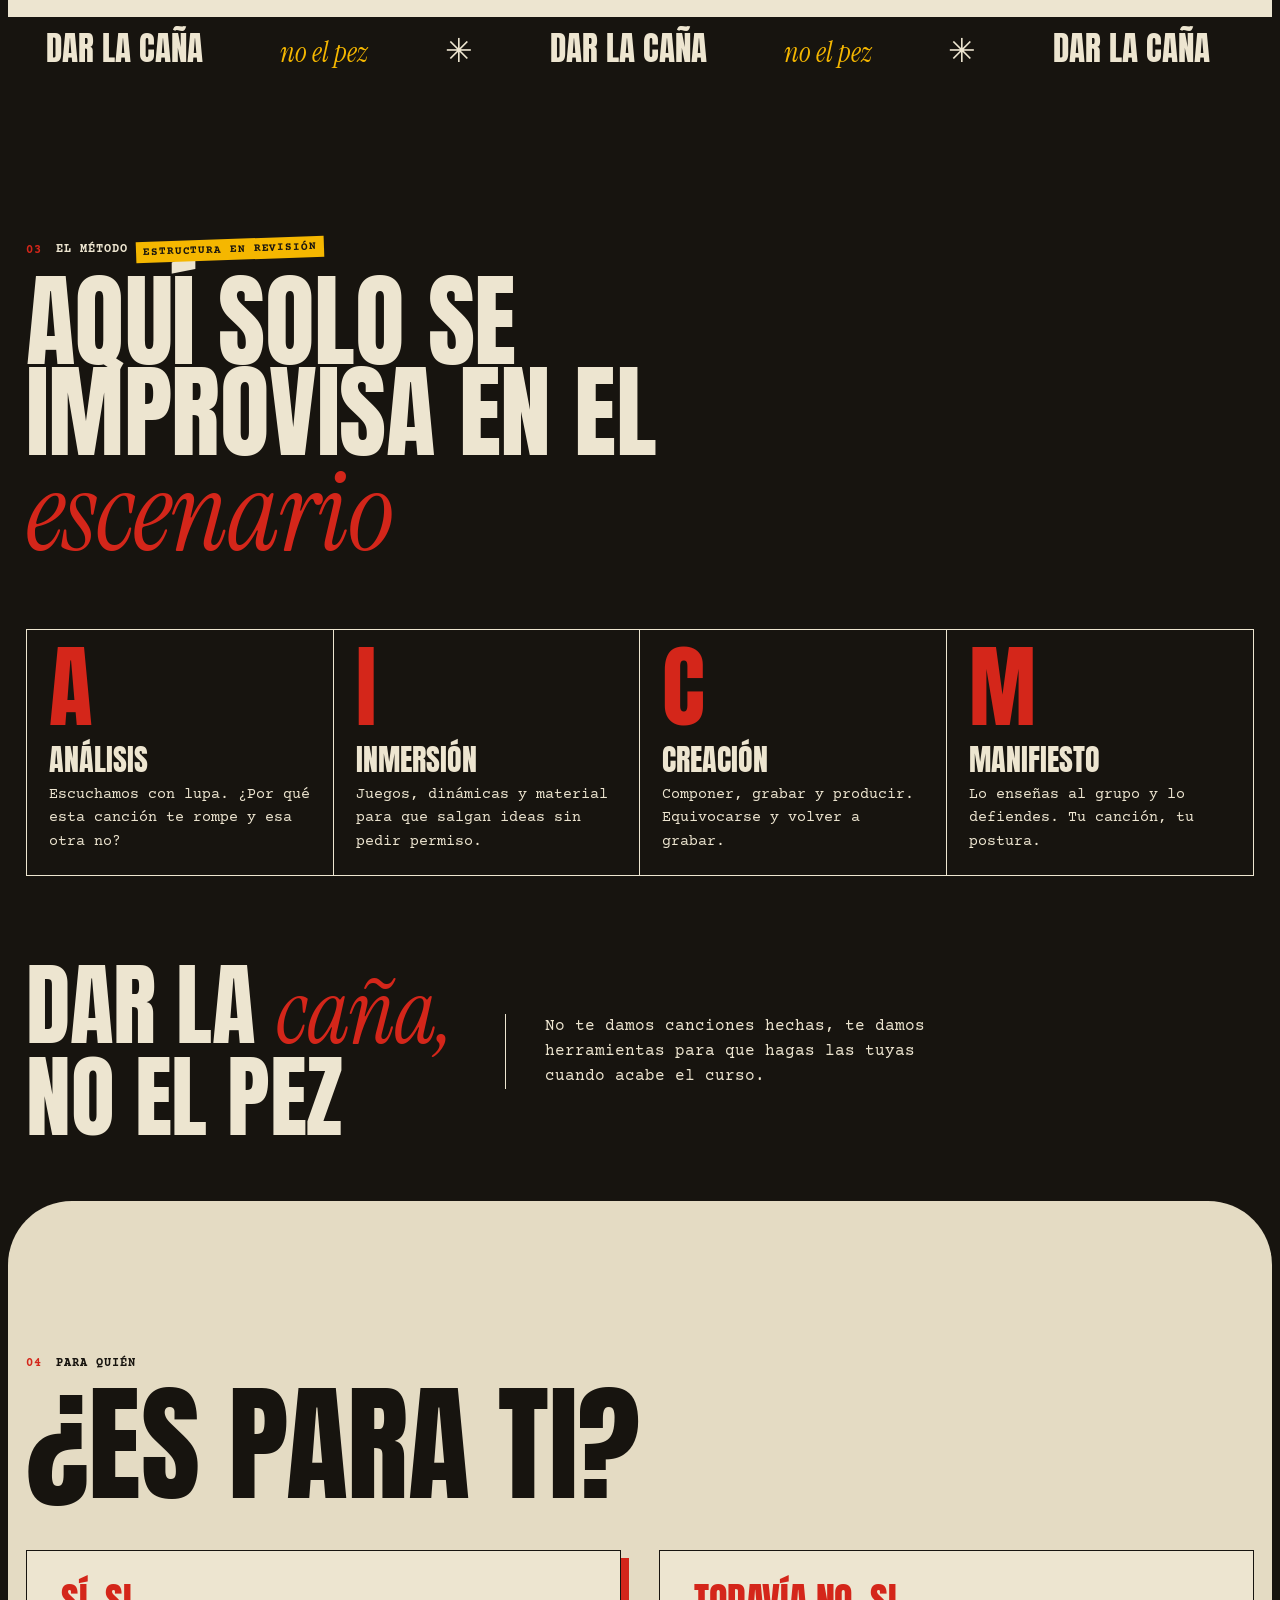
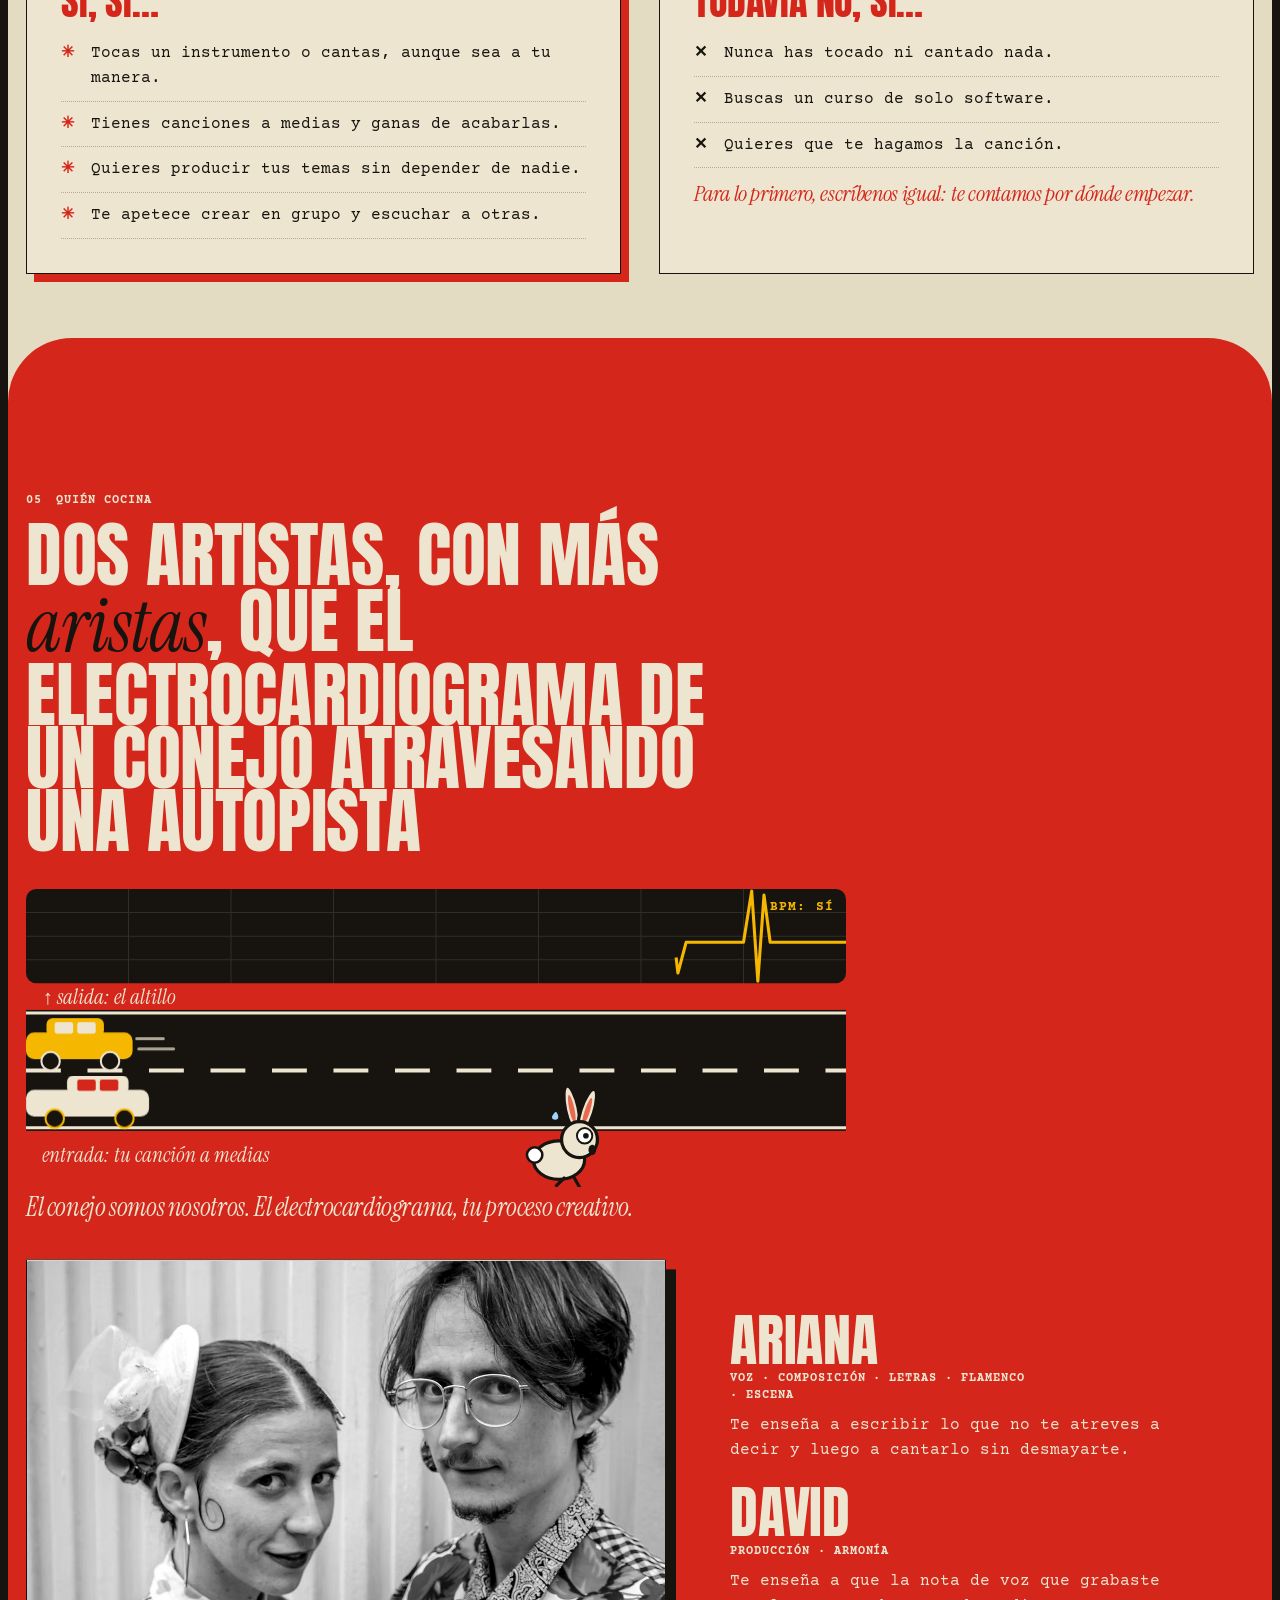
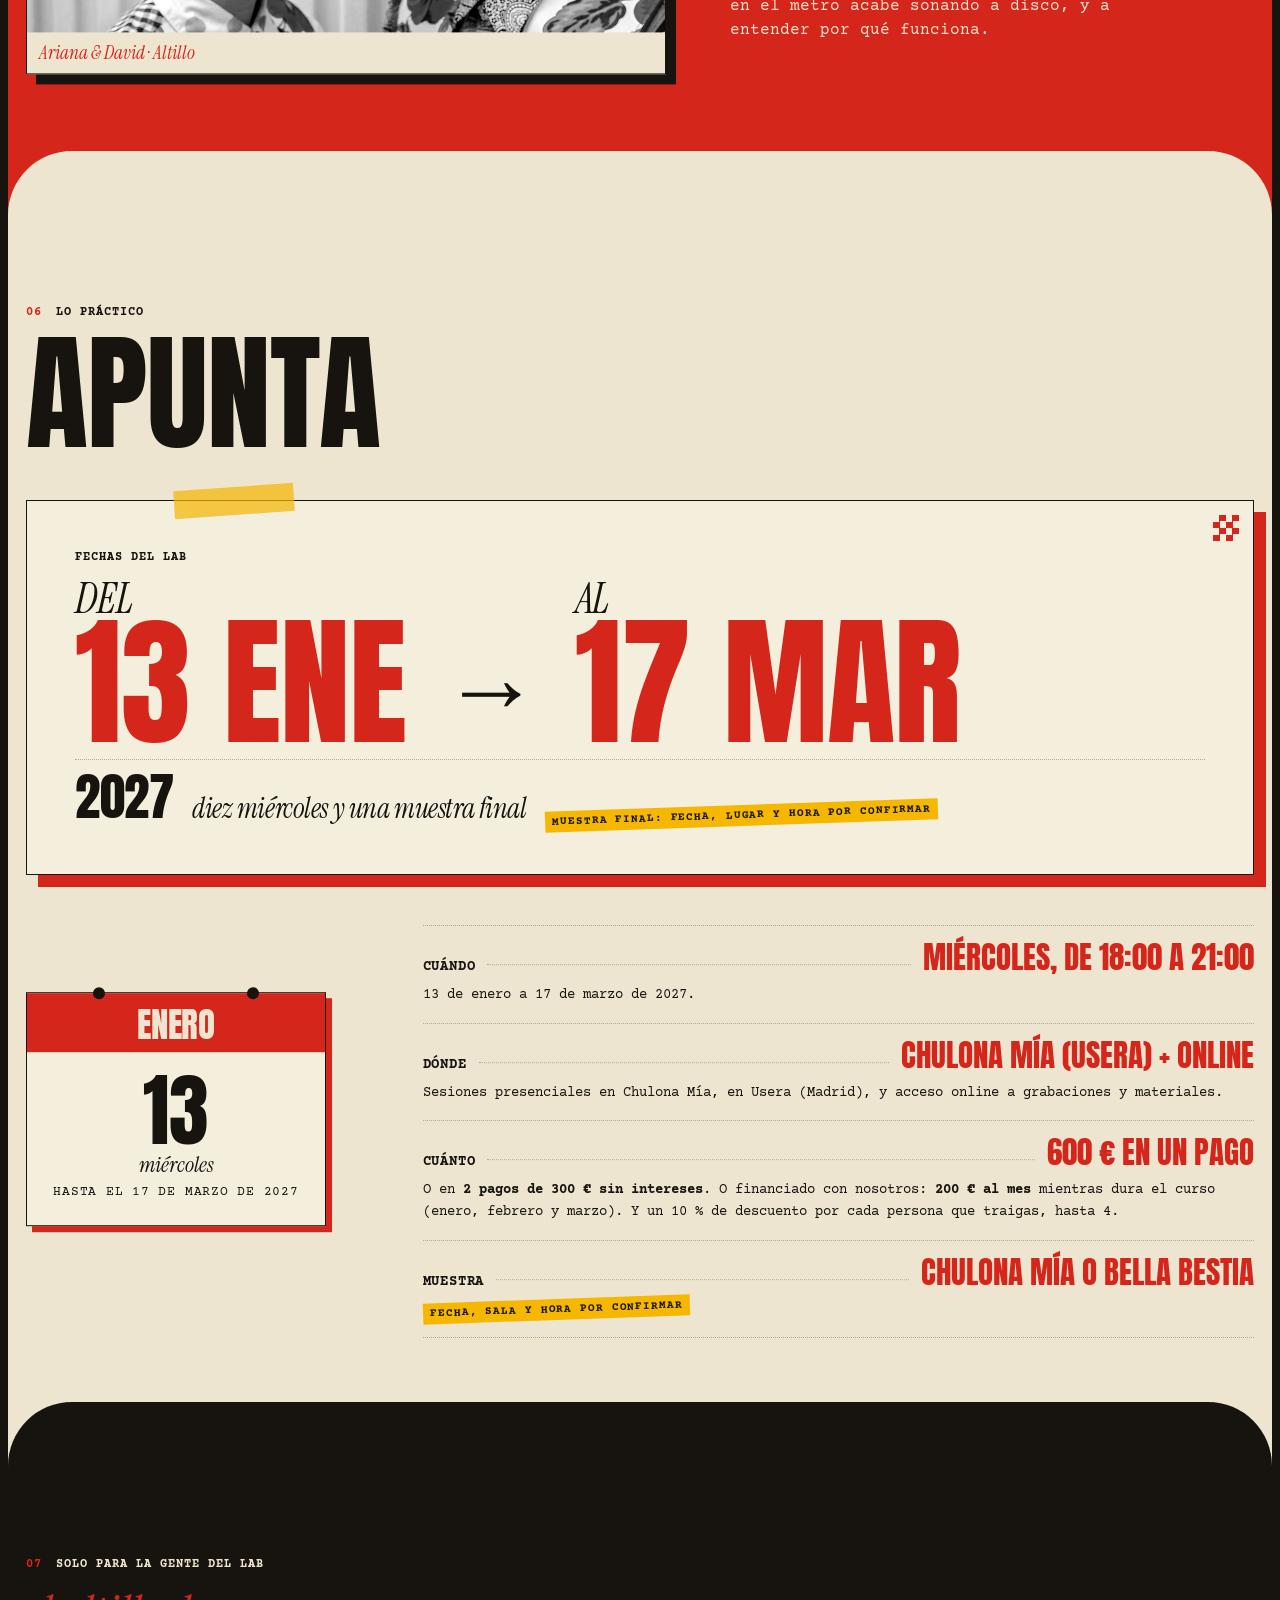
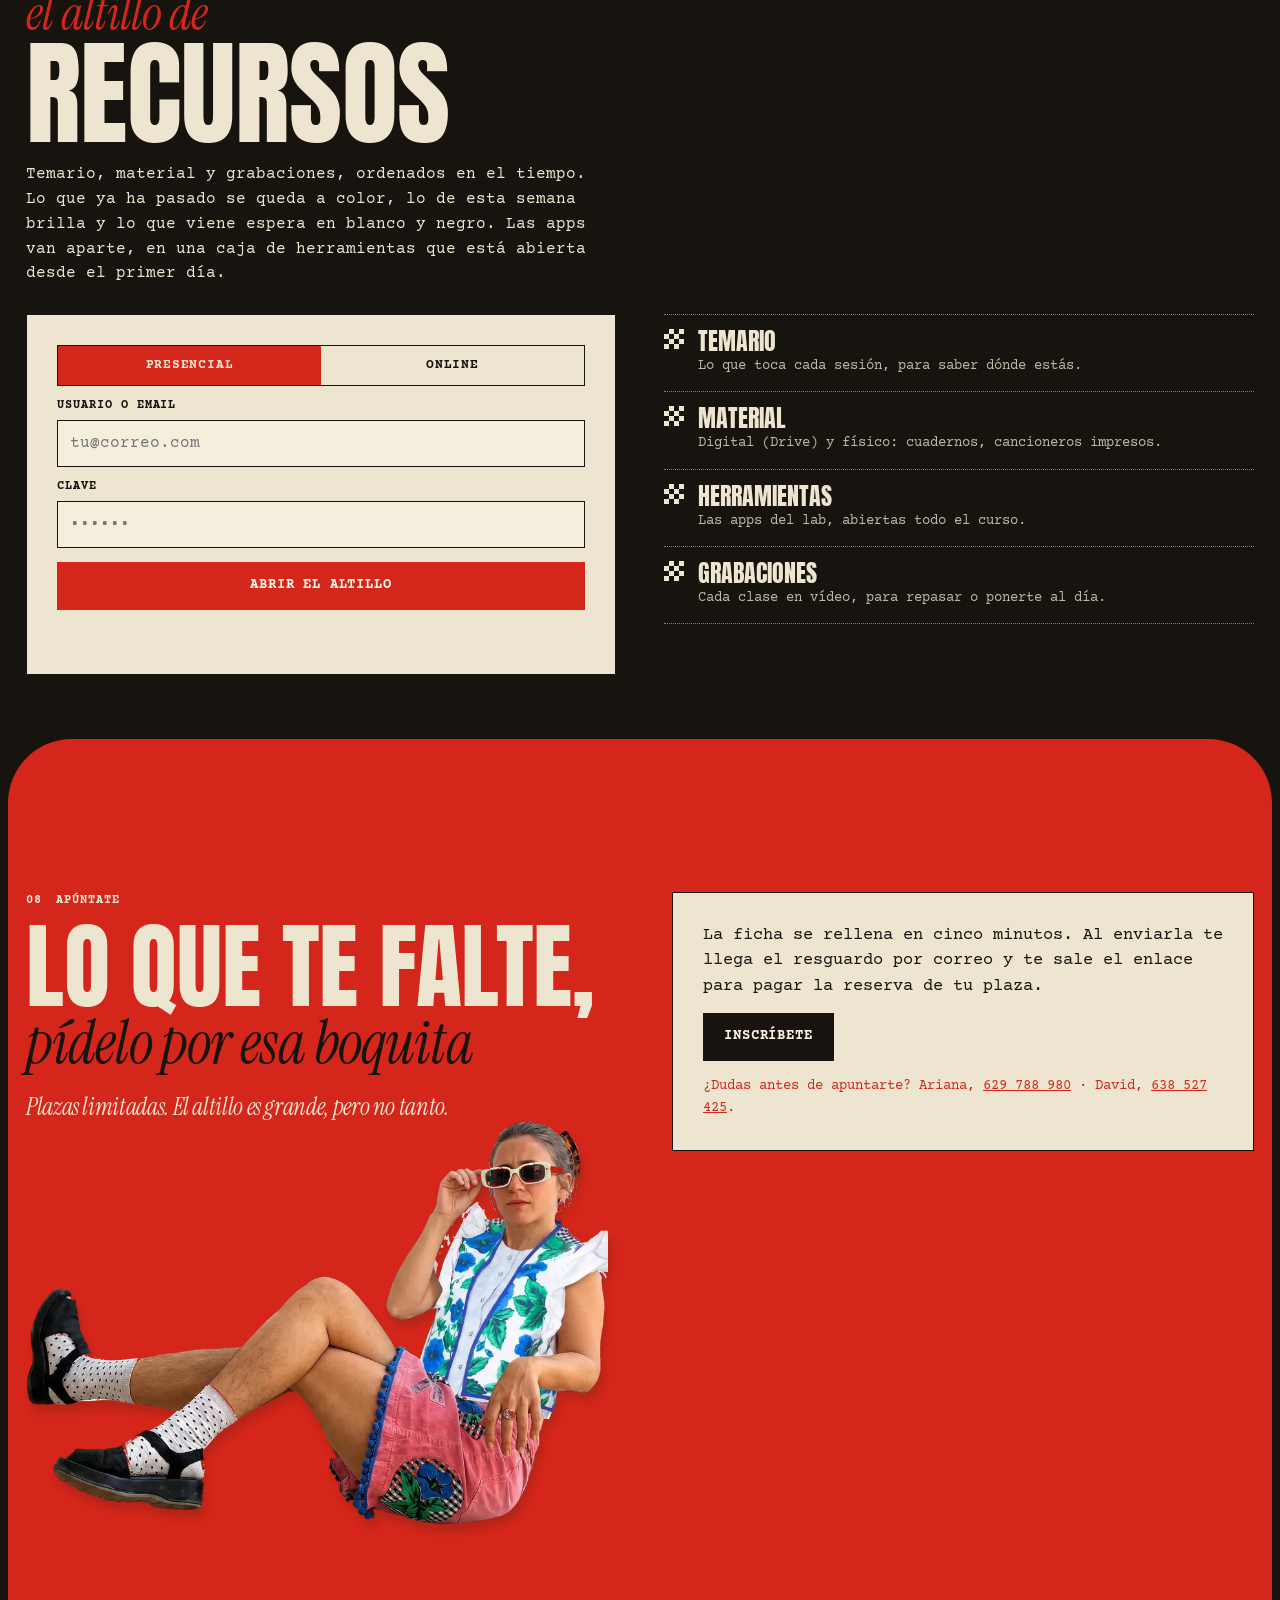
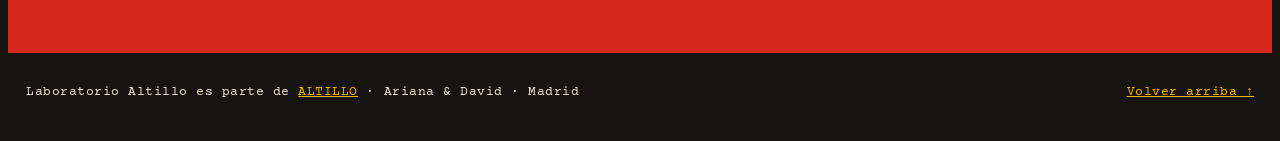
==== commit c7a3726d: "Merge remote-tracking branch 'origin/main' into precio-financiacion-propia" ====
--- a/altillolab/index.html
+++ b/altillolab/index.html
@@ -675,7 +675,7 @@
         <ul class="datos">
           <li><span class="k">Cuándo</span><span class="puntos"></span><span class="v">Miércoles, de 18:00 a 21:00</span><span class="nota-d">13 de enero a 17 de marzo de 2027.</span></li>
           <li><span class="k">Dónde</span><span class="puntos"></span><span class="v">Chulona Mía (Usera) + online</span><span class="nota-d">Sesiones presenciales en Chulona Mía, en Usera (Madrid), y acceso online a grabaciones y materiales.</span></li>
-          <li><span class="k">Cuánto</span><span class="puntos"></span><span class="v">600 € en un pago</span><span class="nota-d">O en <b>2 pagos de 300 € sin intereses</b>. También puedes <b>financiarlo por 650 €</b> con SeQura (pregunta disponibilidad). Y un 10 % de descuento por cada persona que traigas, hasta 4.</span></li>
+          <li><span class="k">Cuánto</span><span class="puntos"></span><span class="v">600 € en un pago</span><span class="nota-d">O en <b>2 pagos de 300 € sin intereses</b>. O financiado con nosotros: <b>200 € al mes</b> mientras dura el curso (enero, febrero y marzo). Y un 10 % de descuento por cada persona que traigas, hasta 4.</span></li>
           <li><span class="k">Muestra</span><span class="puntos"></span><span class="v">Chulona Mía o Bella Bestia</span><span class="nota-d"><span class="provisional">Fecha, sala y hora por confirmar</span></span></li>
         </ul>
       </div>
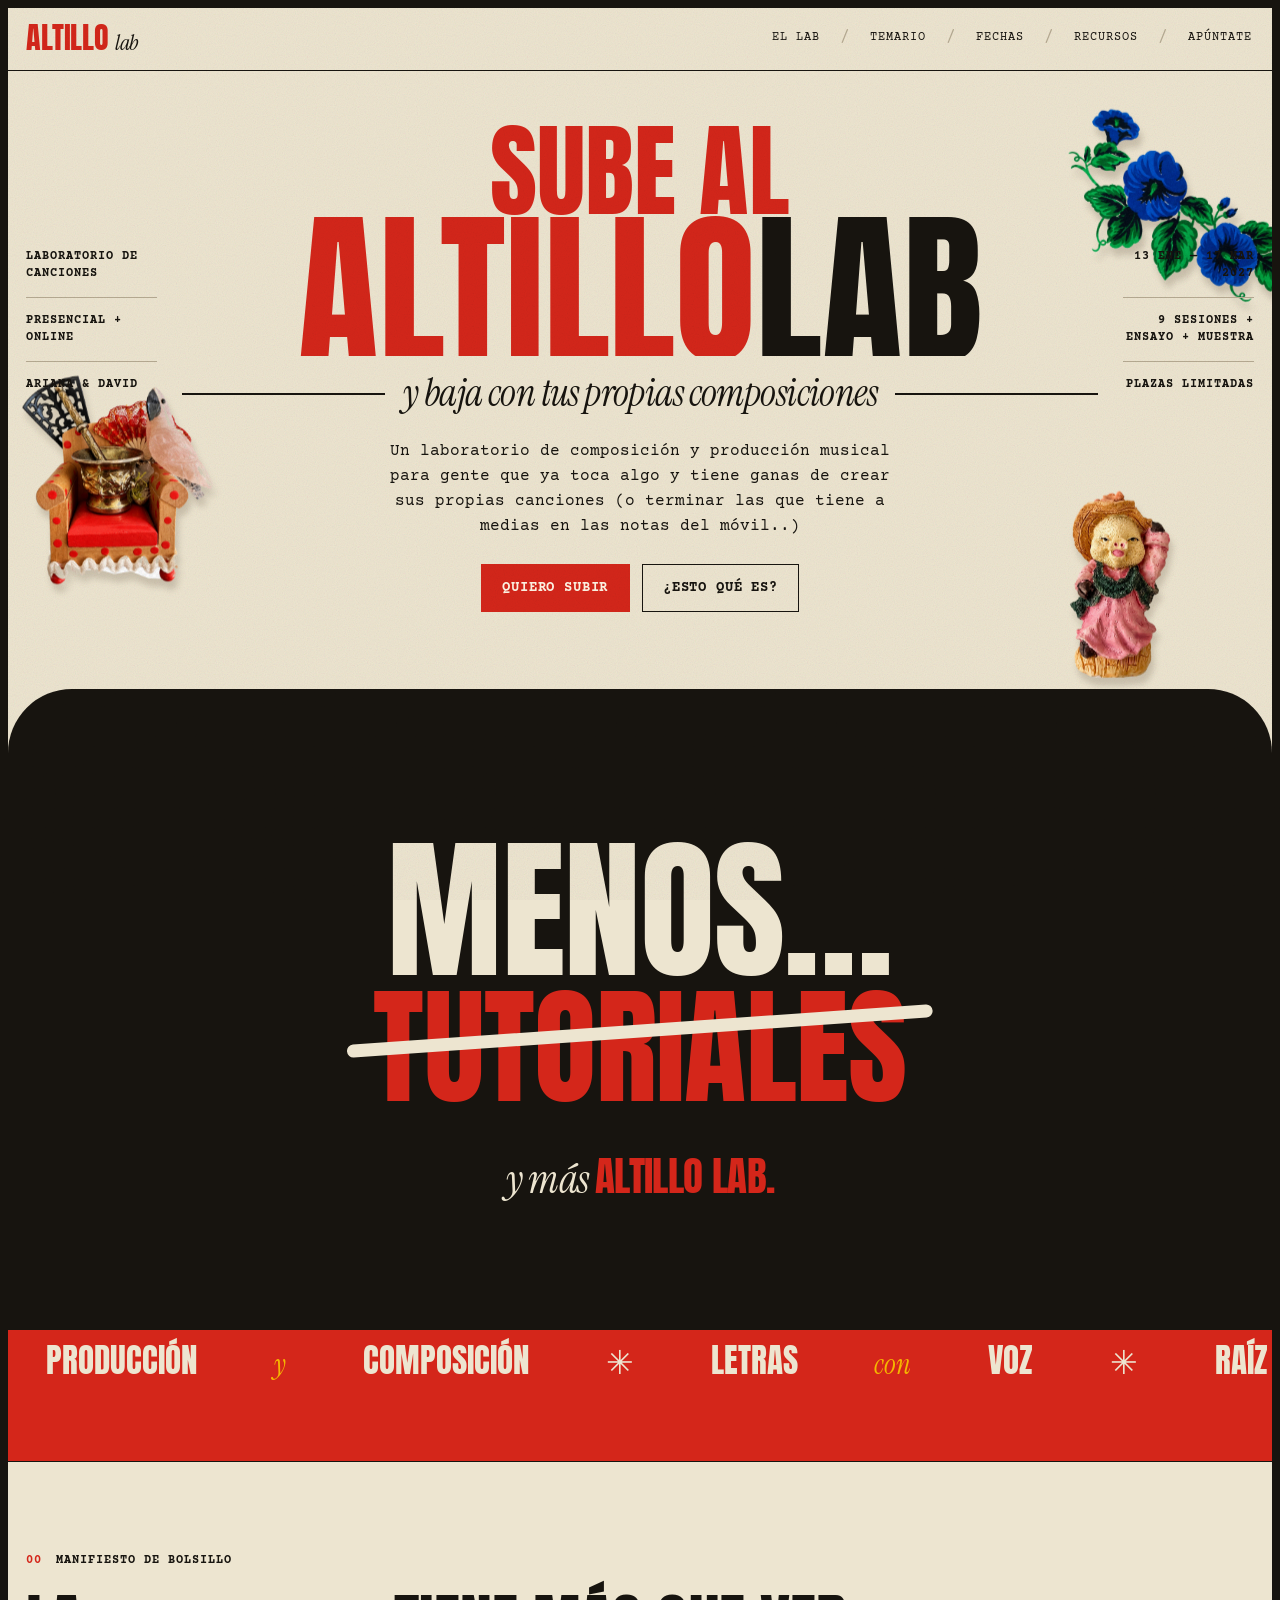
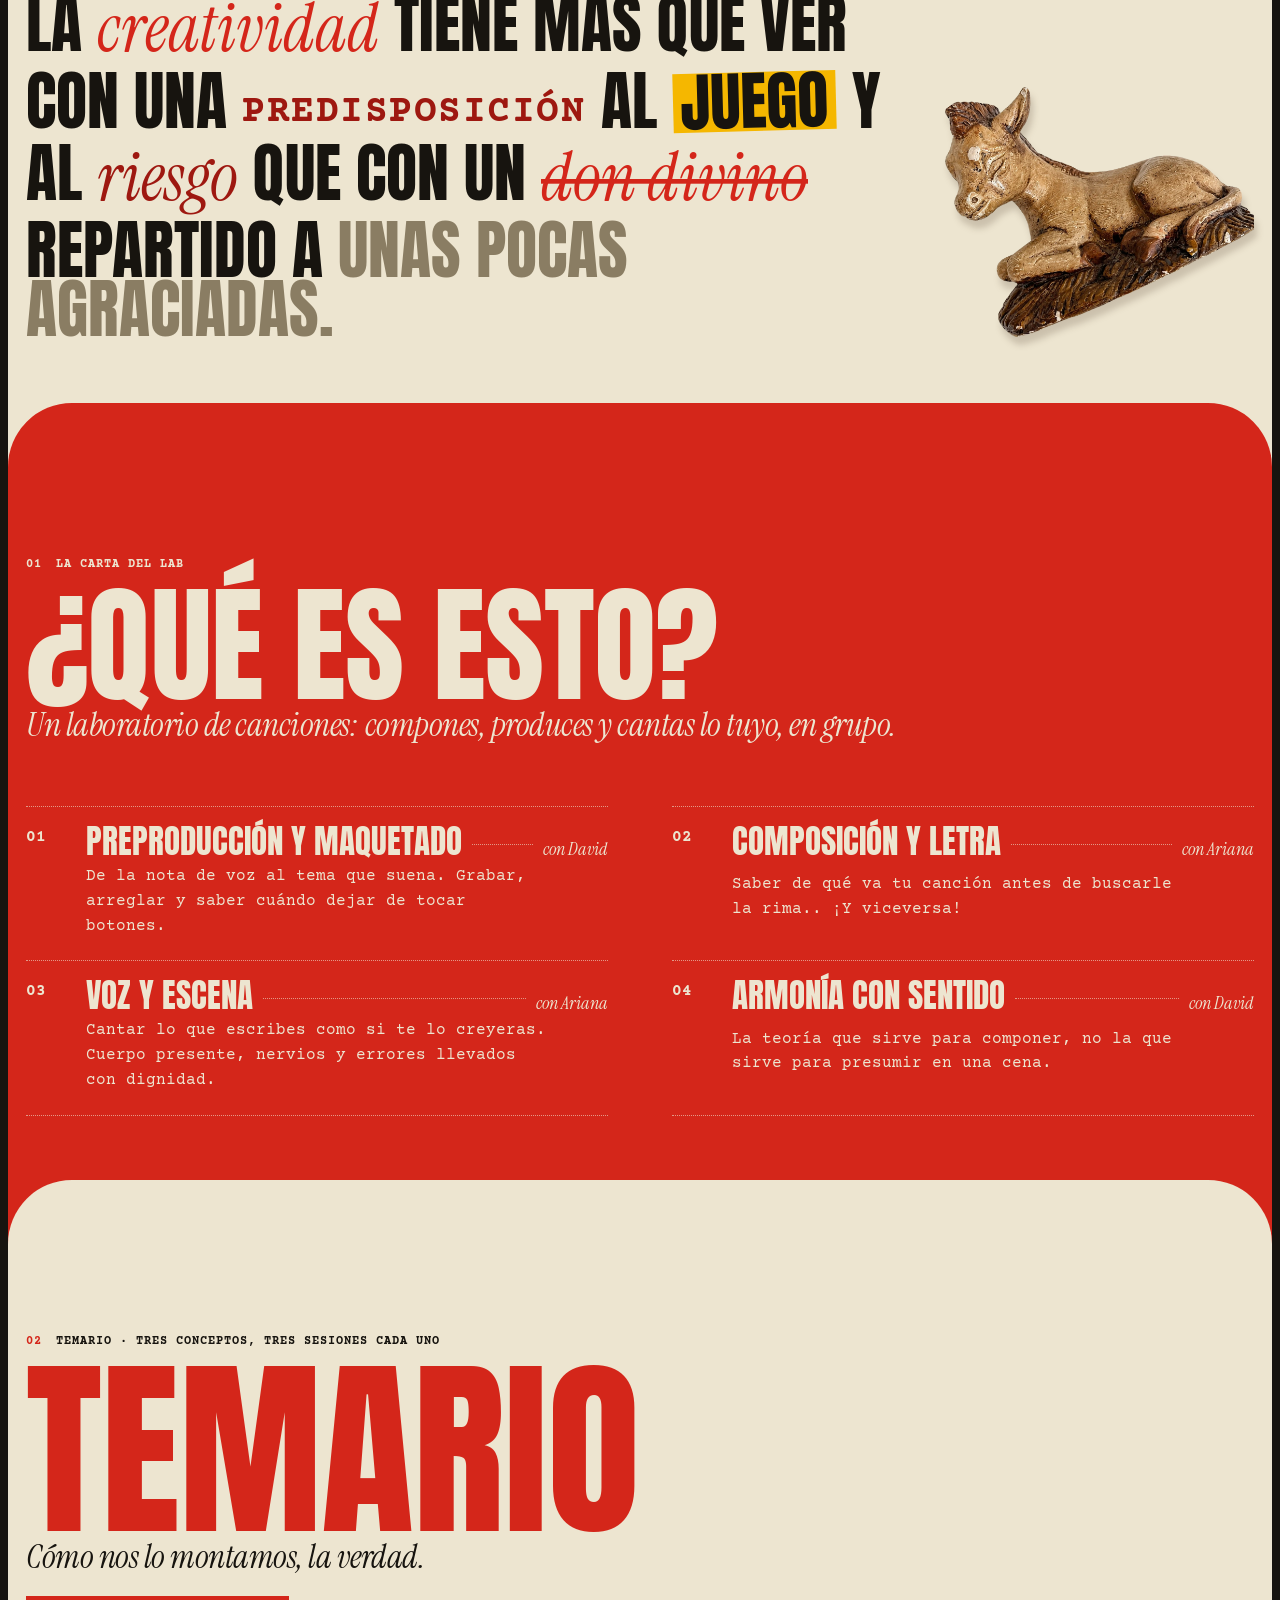
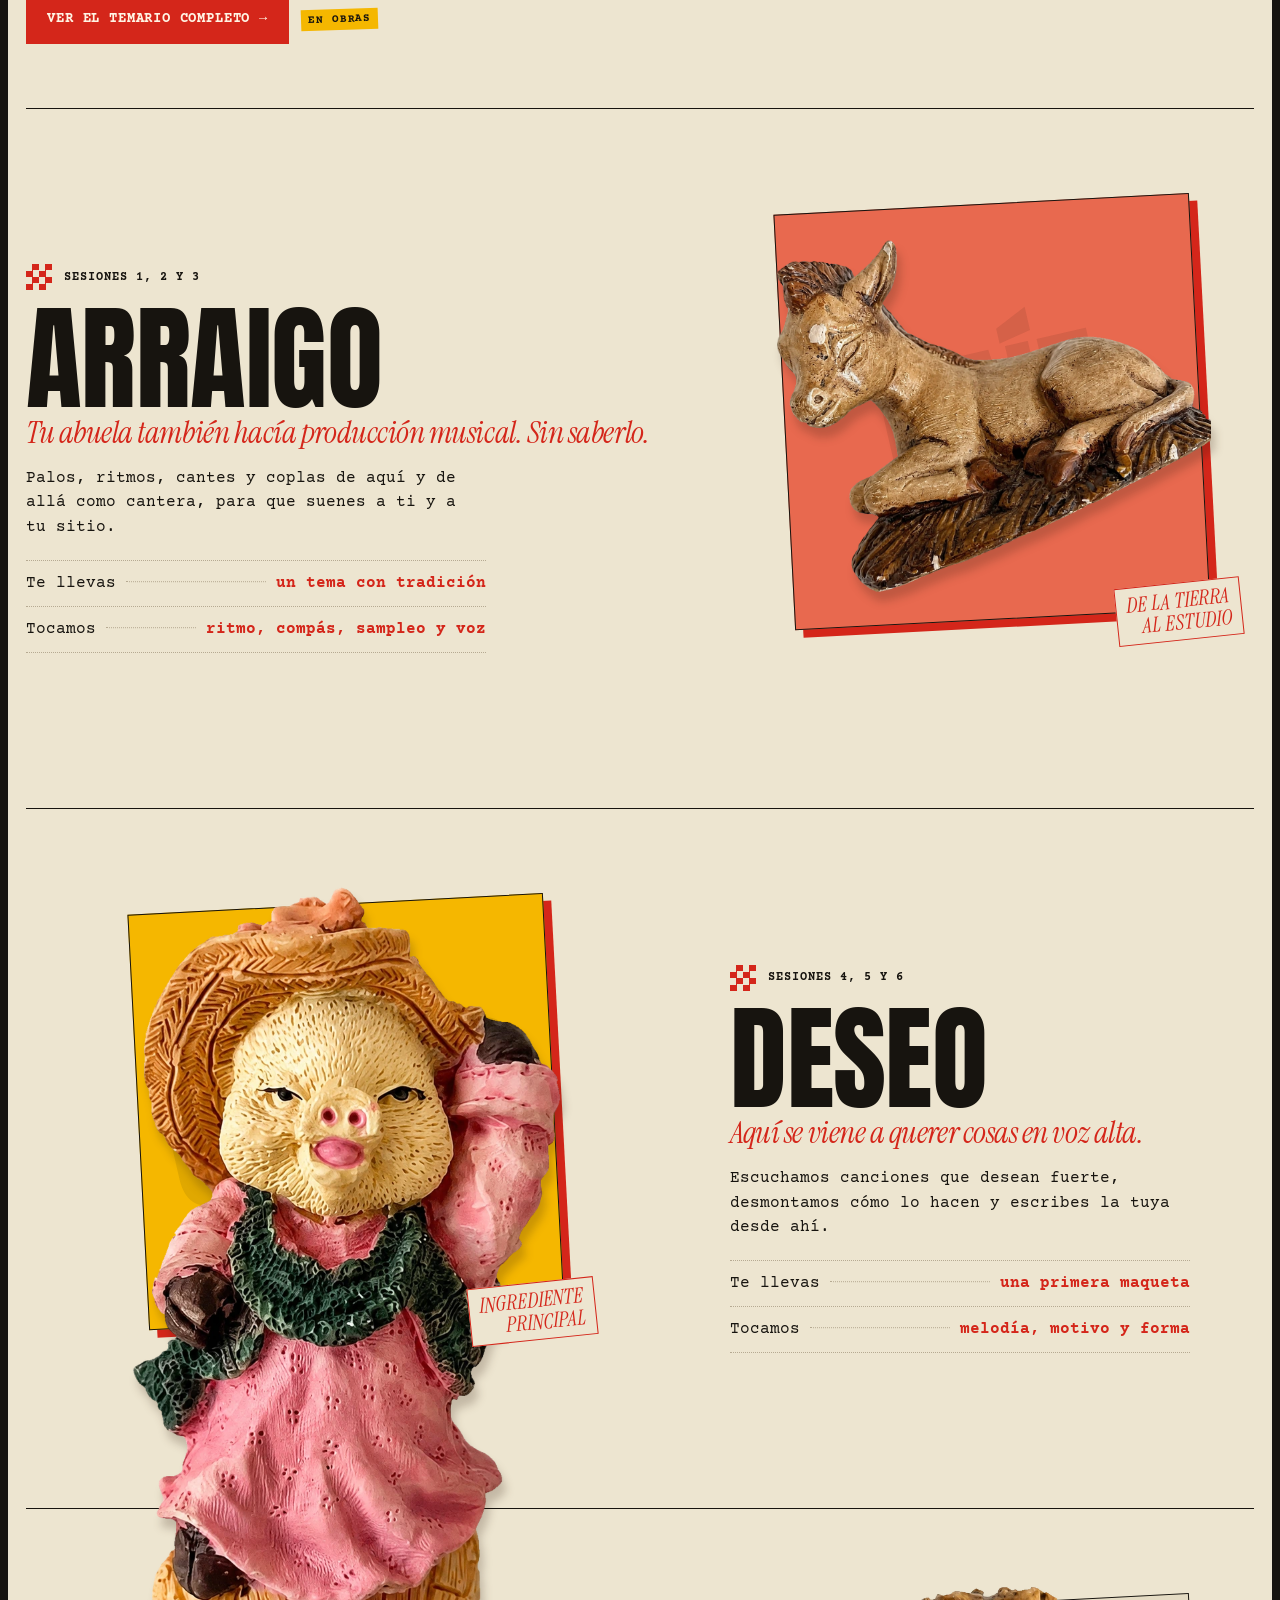
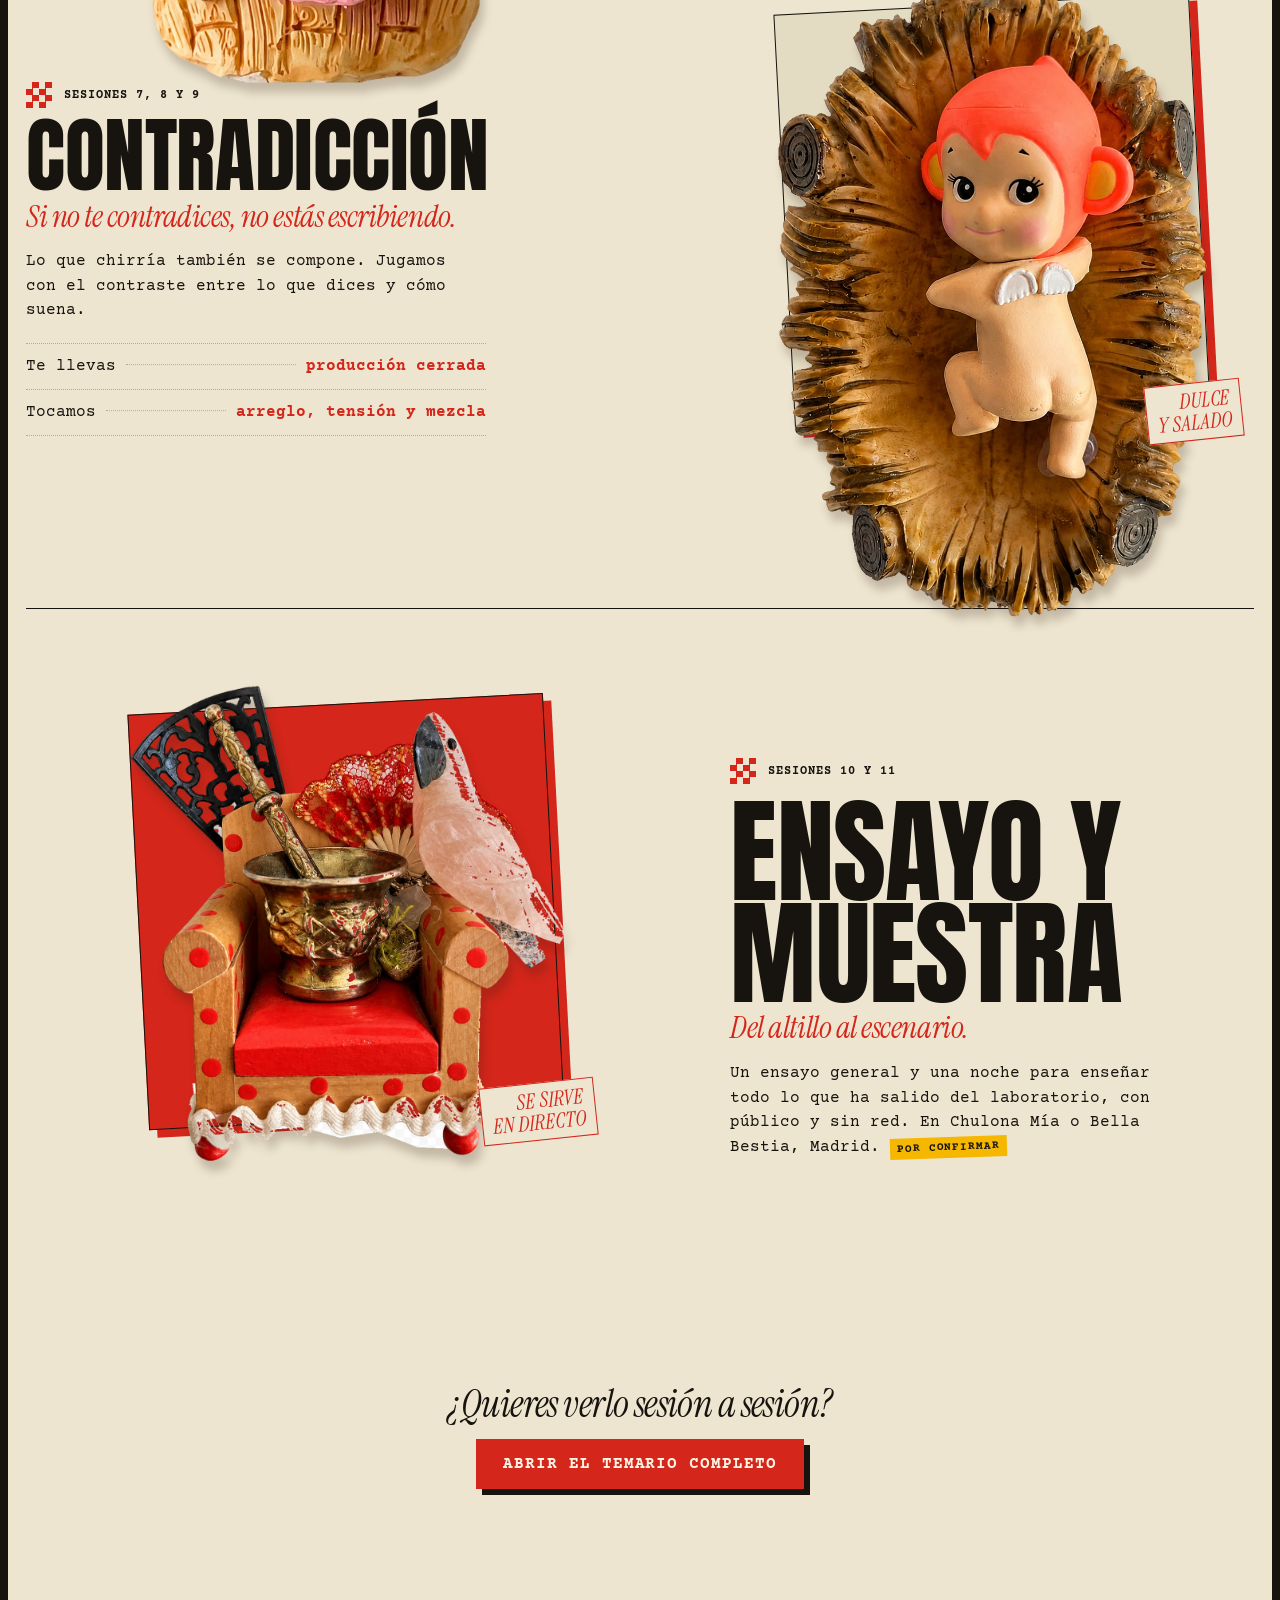
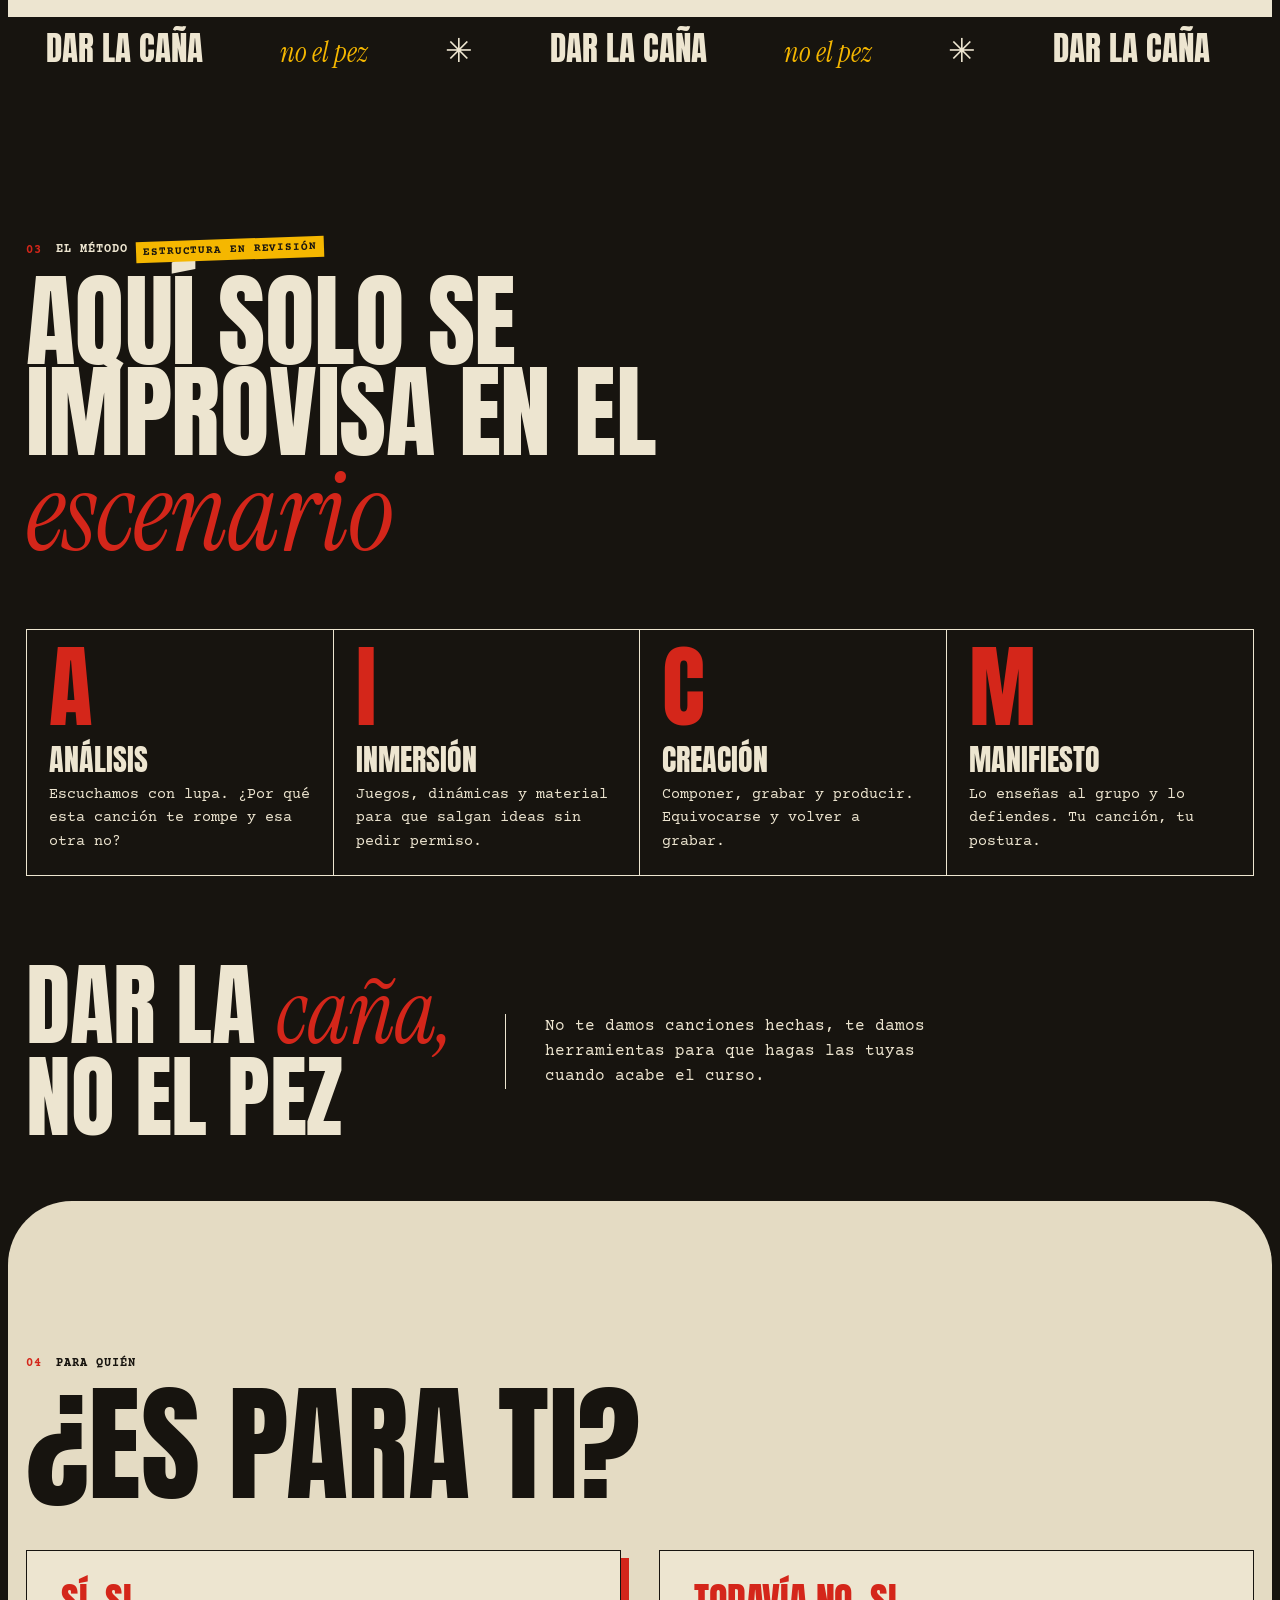
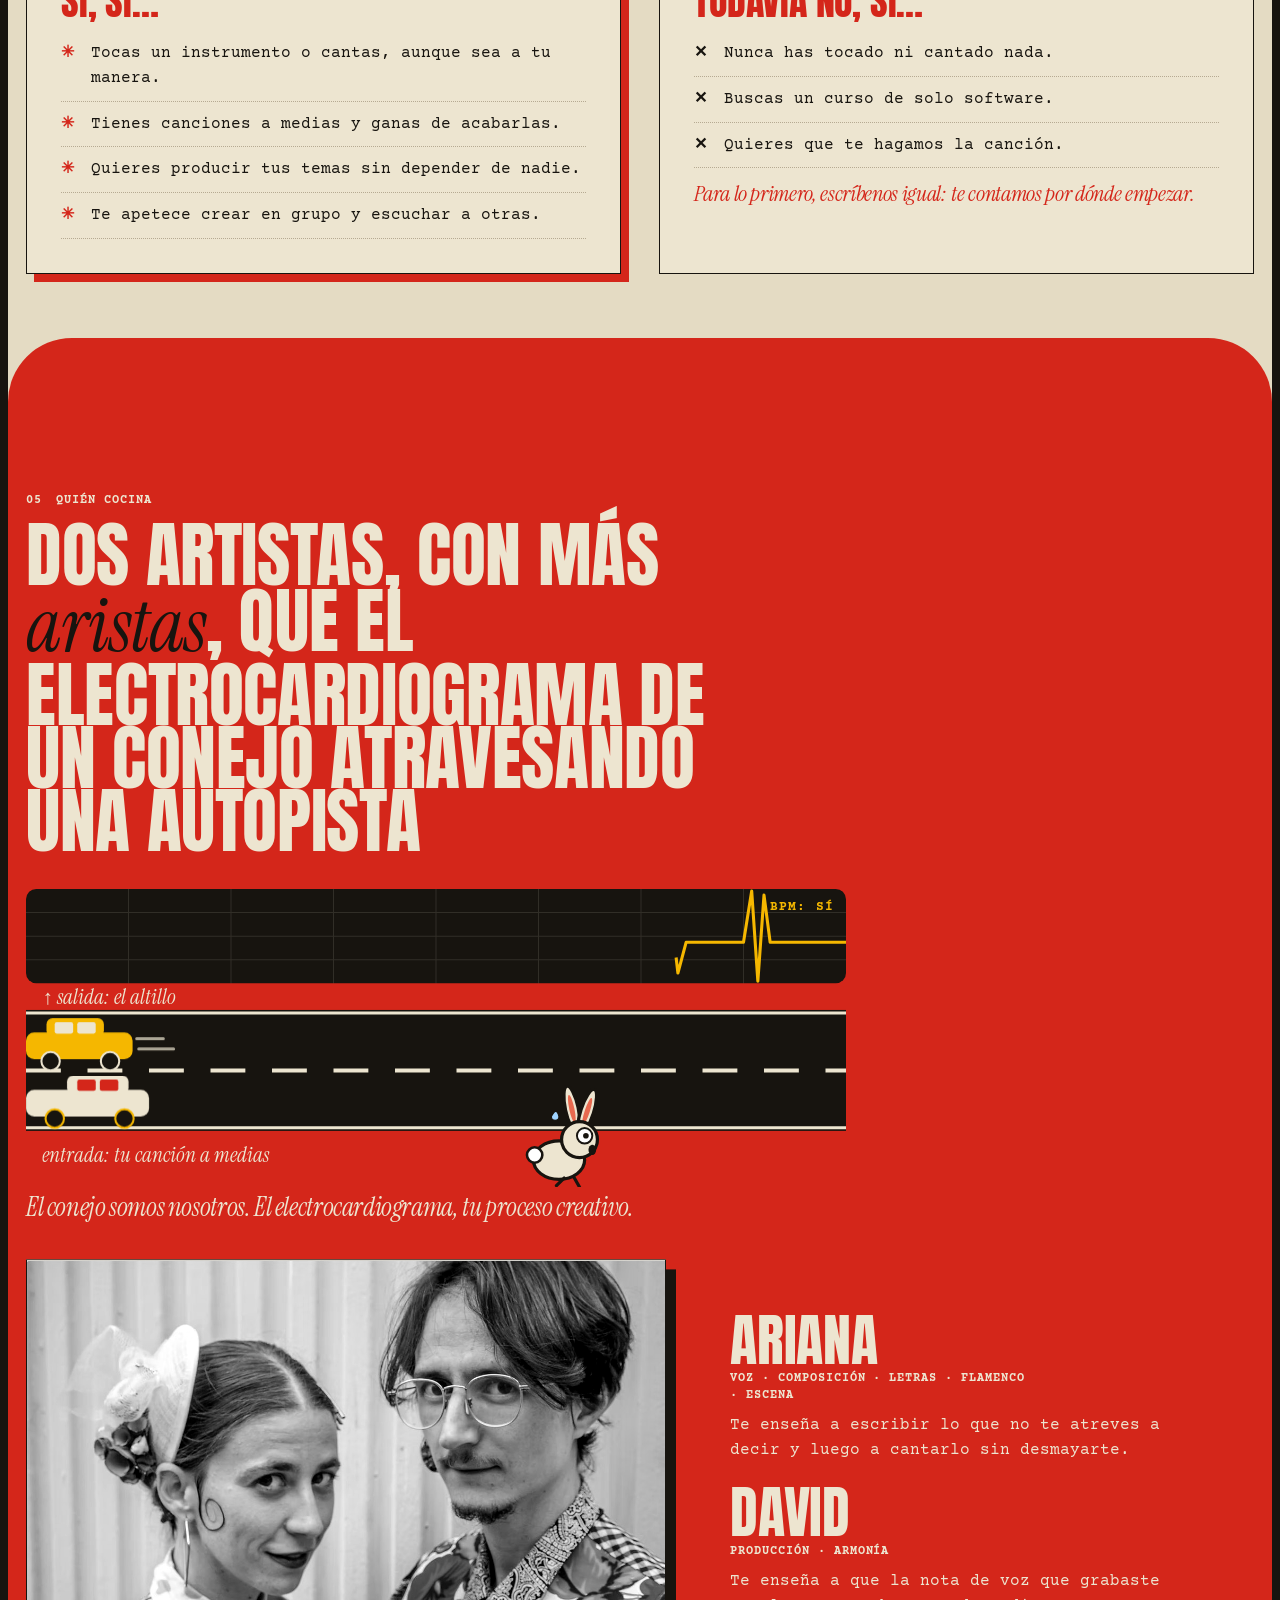
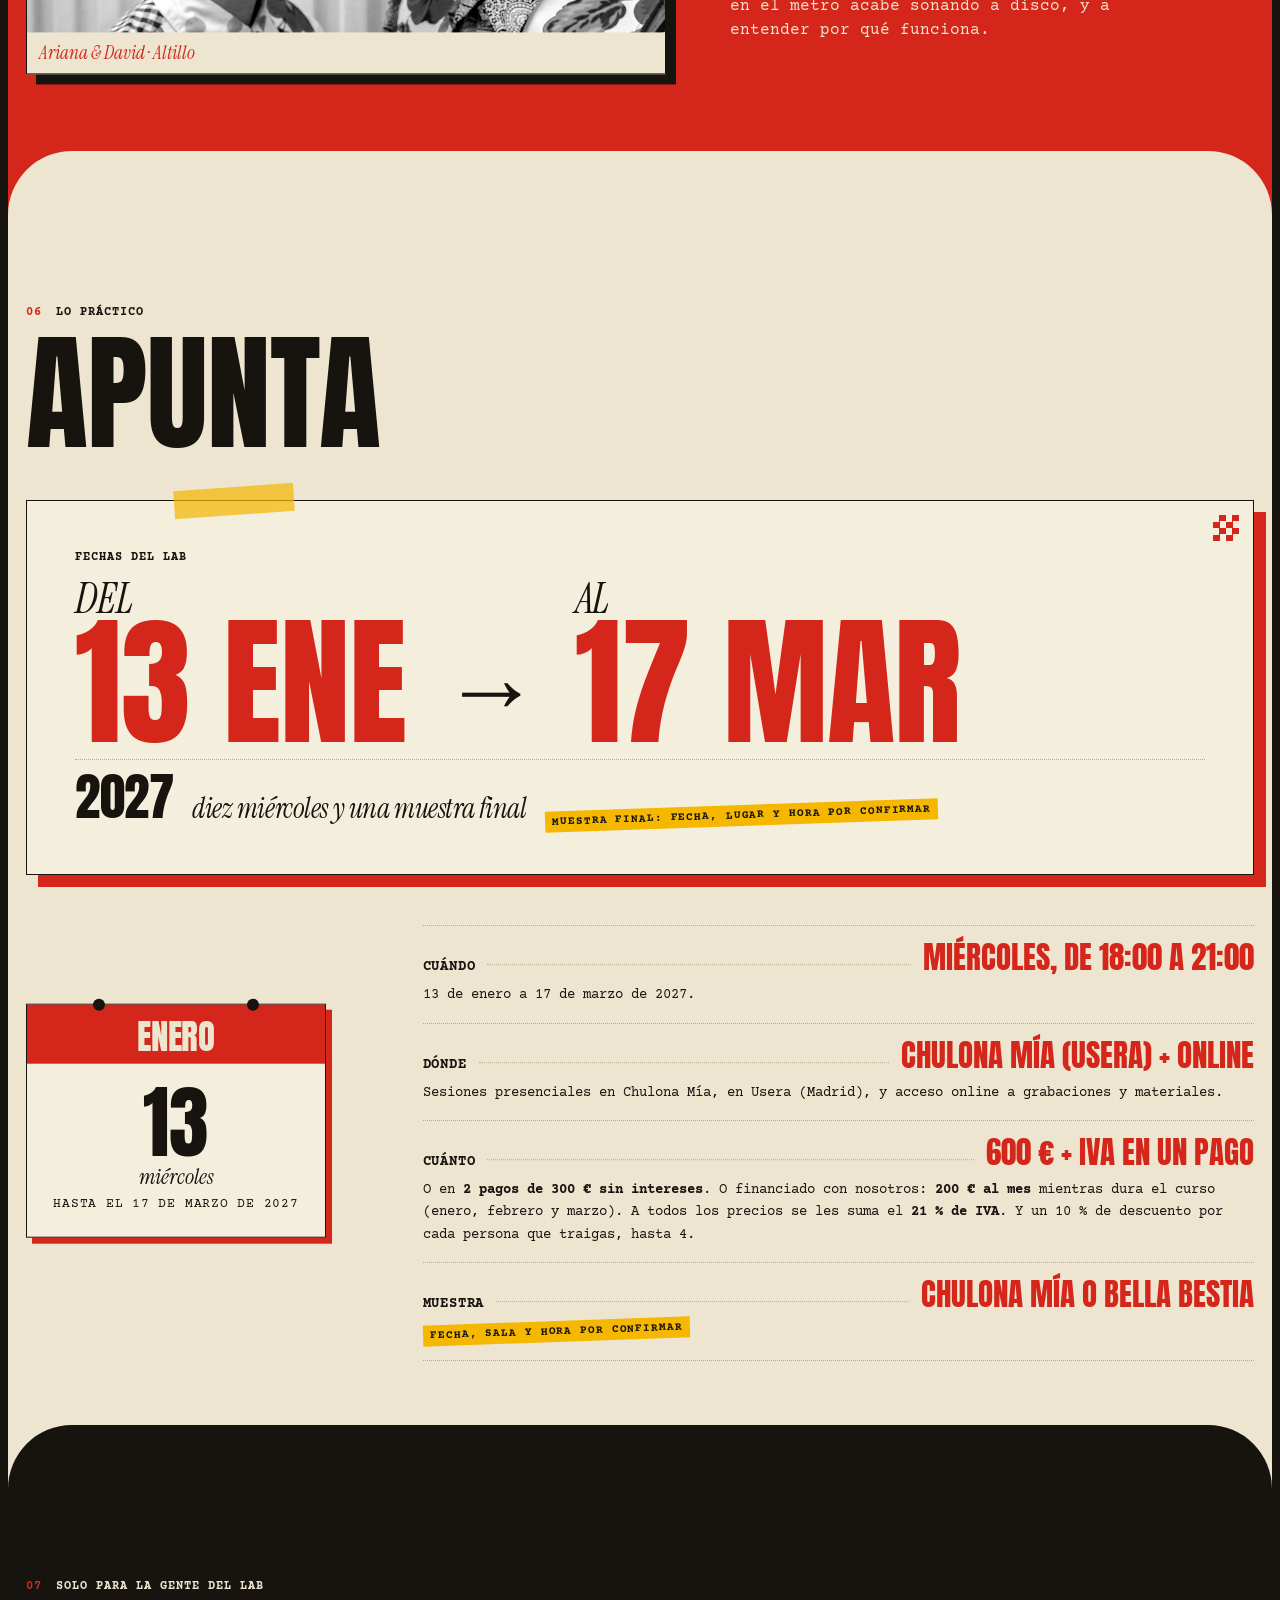
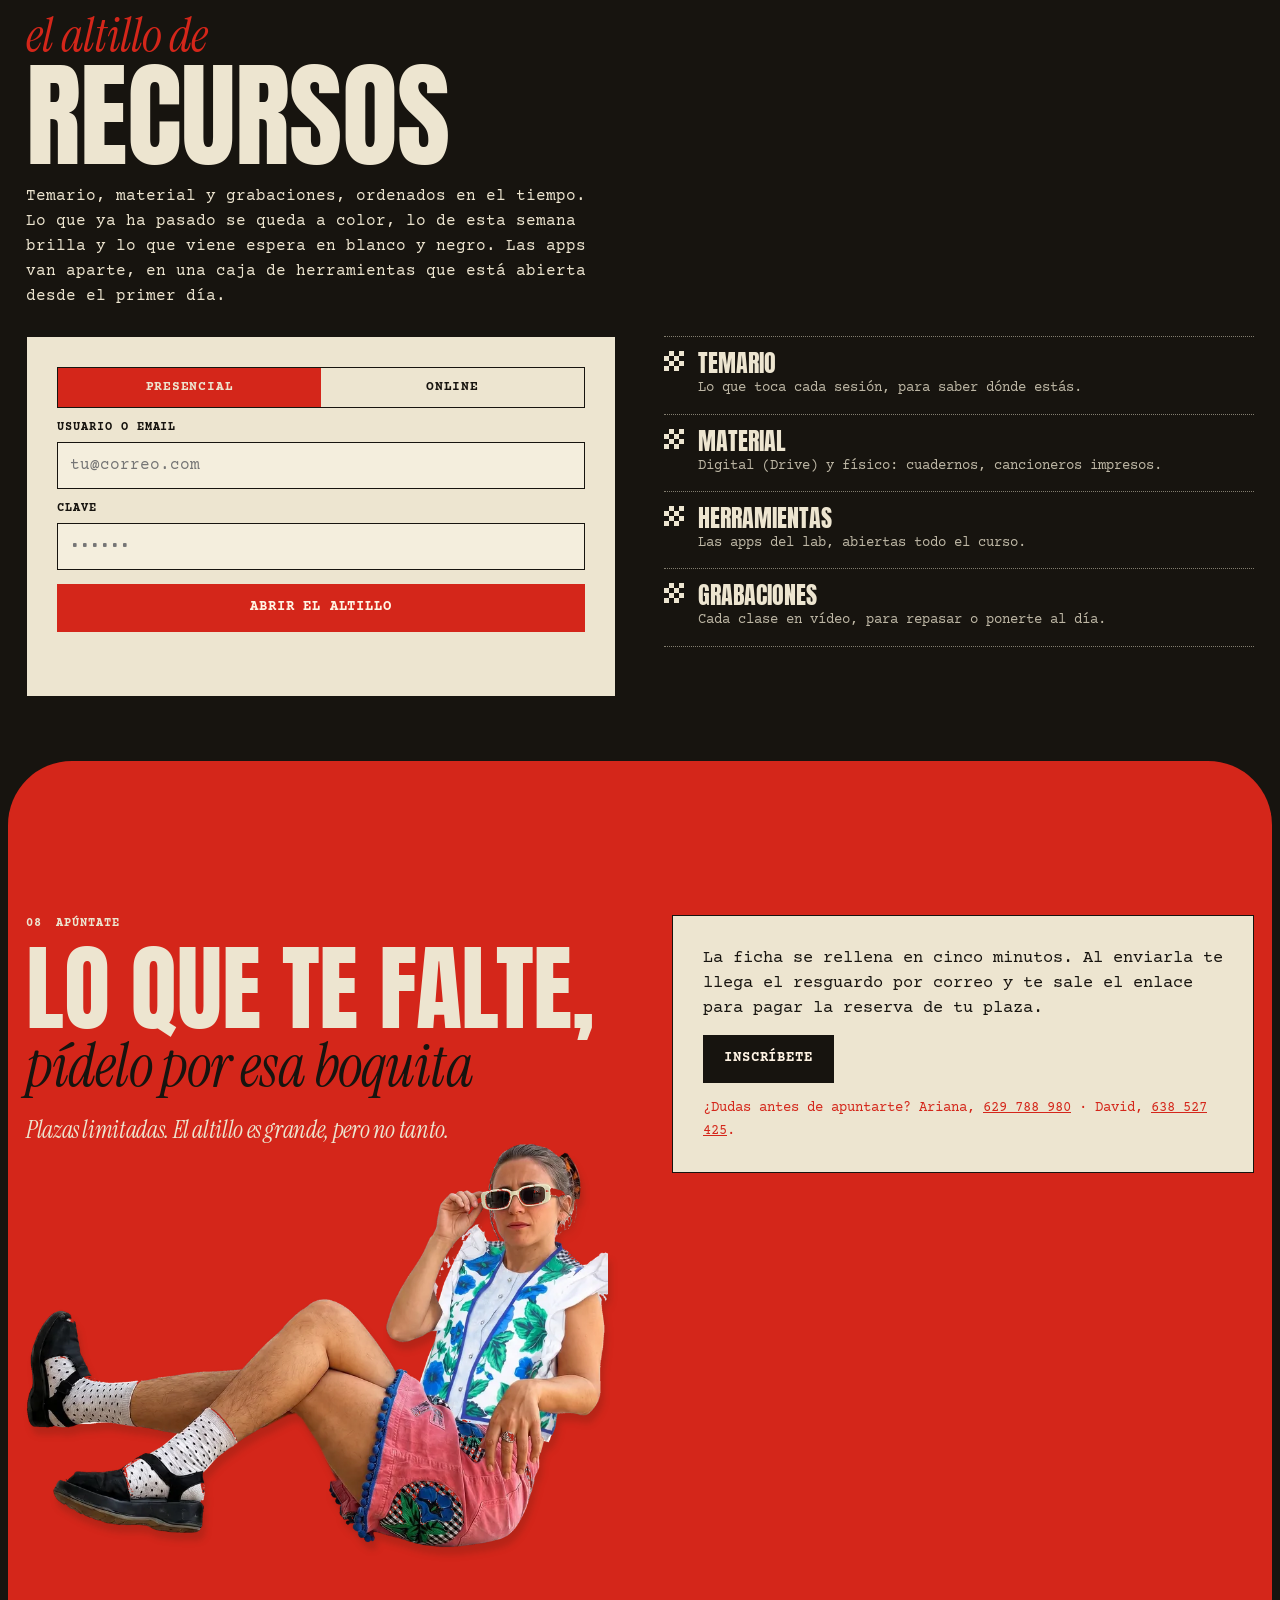
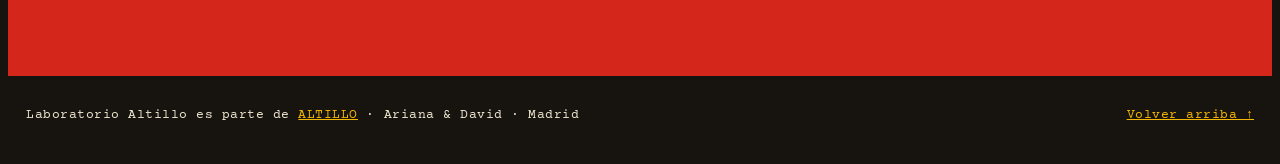
==== commit ce3e2147: "AltilloLAB: precio 600 € + IVA (21 %) Co-Authored-By: Claude Opus 5.5 <noreply@anthropic.com> Claude" ====
--- a/altillolab/index.html
+++ b/altillolab/index.html
@@ -675,7 +675,7 @@
         <ul class="datos">
           <li><span class="k">Cuándo</span><span class="puntos"></span><span class="v">Miércoles, de 18:00 a 21:00</span><span class="nota-d">13 de enero a 17 de marzo de 2027.</span></li>
           <li><span class="k">Dónde</span><span class="puntos"></span><span class="v">Chulona Mía (Usera) + online</span><span class="nota-d">Sesiones presenciales en Chulona Mía, en Usera (Madrid), y acceso online a grabaciones y materiales.</span></li>
-          <li><span class="k">Cuánto</span><span class="puntos"></span><span class="v">600 € en un pago</span><span class="nota-d">O en <b>2 pagos de 300 € sin intereses</b>. O financiado con nosotros: <b>200 € al mes</b> mientras dura el curso (enero, febrero y marzo). Y un 10 % de descuento por cada persona que traigas, hasta 4.</span></li>
+          <li><span class="k">Cuánto</span><span class="puntos"></span><span class="v">600 € + IVA en un pago</span><span class="nota-d">O en <b>2 pagos de 300 € sin intereses</b>. O financiado con nosotros: <b>200 € al mes</b> mientras dura el curso (enero, febrero y marzo). A todos los precios se les suma el <b>21 % de IVA</b>. Y un 10 % de descuento por cada persona que traigas, hasta 4.</span></li>
           <li><span class="k">Muestra</span><span class="puntos"></span><span class="v">Chulona Mía o Bella Bestia</span><span class="nota-d"><span class="provisional">Fecha, sala y hora por confirmar</span></span></li>
         </ul>
       </div>
